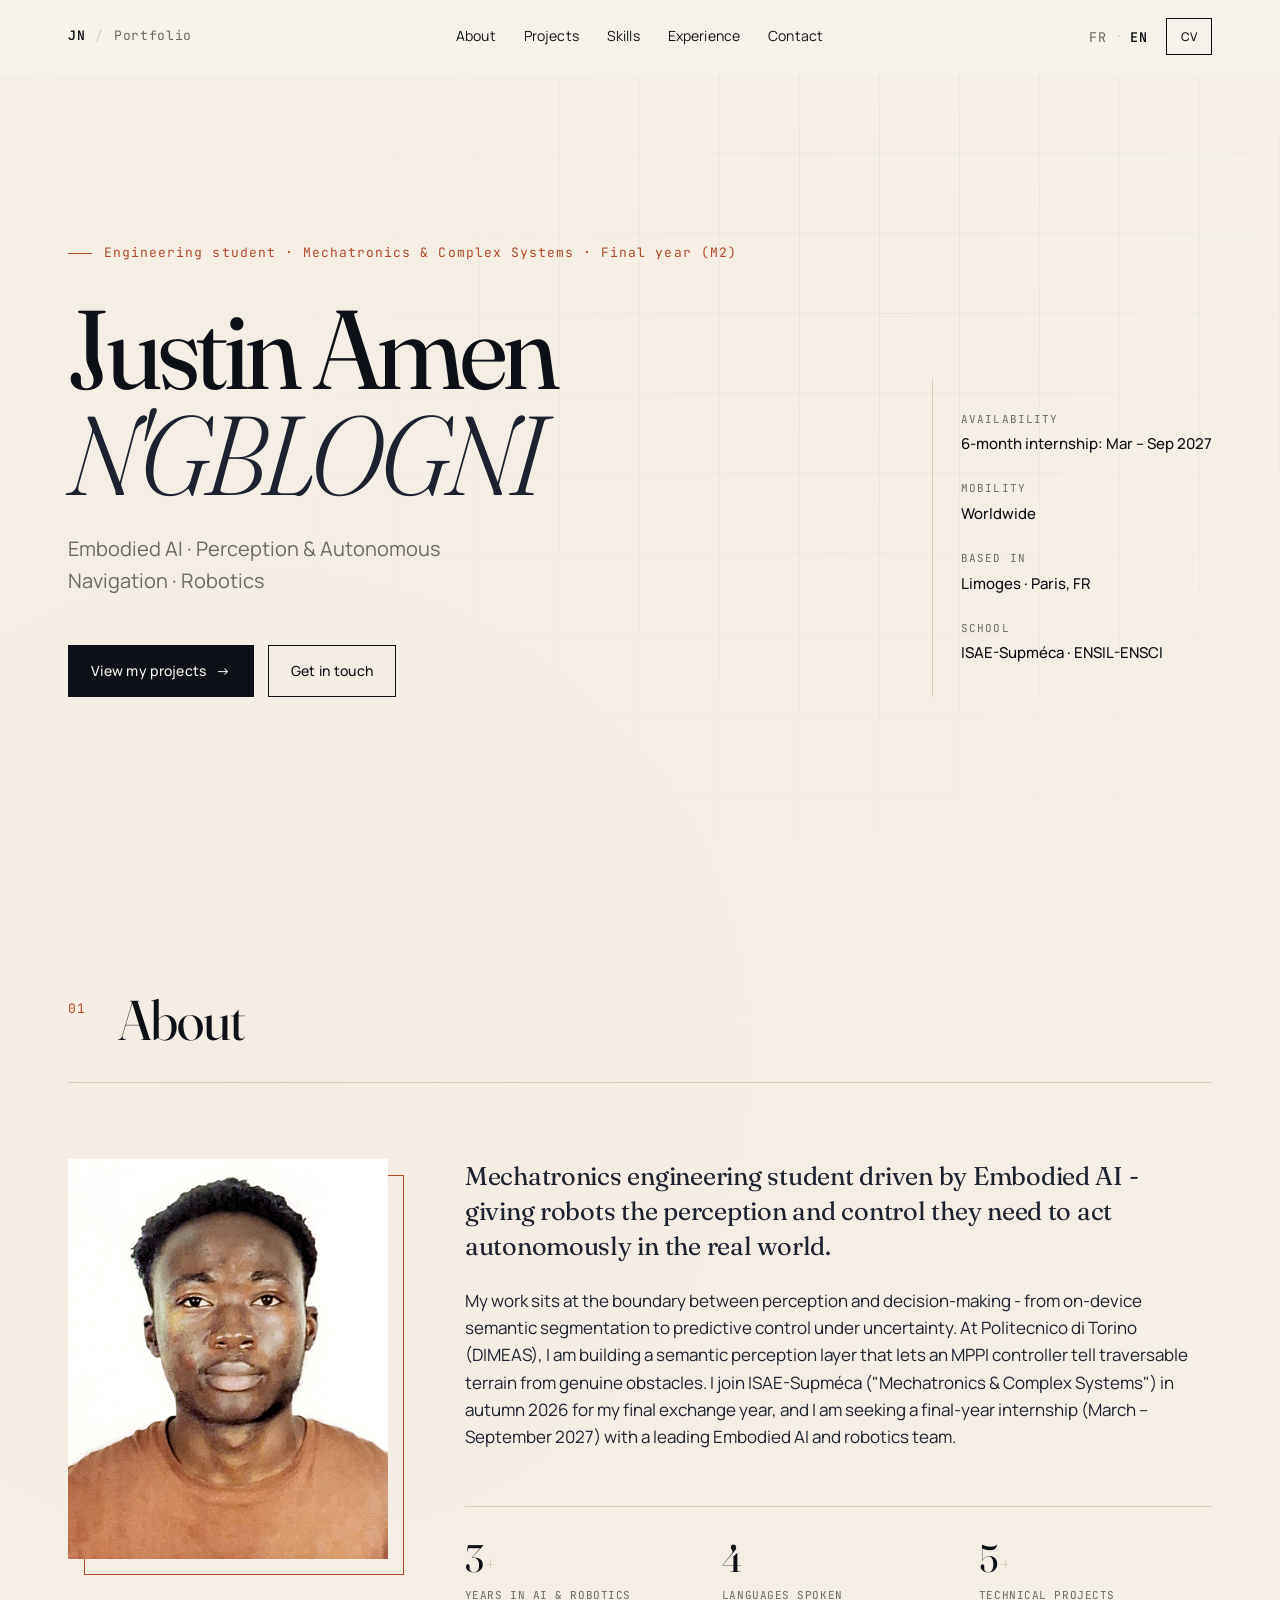
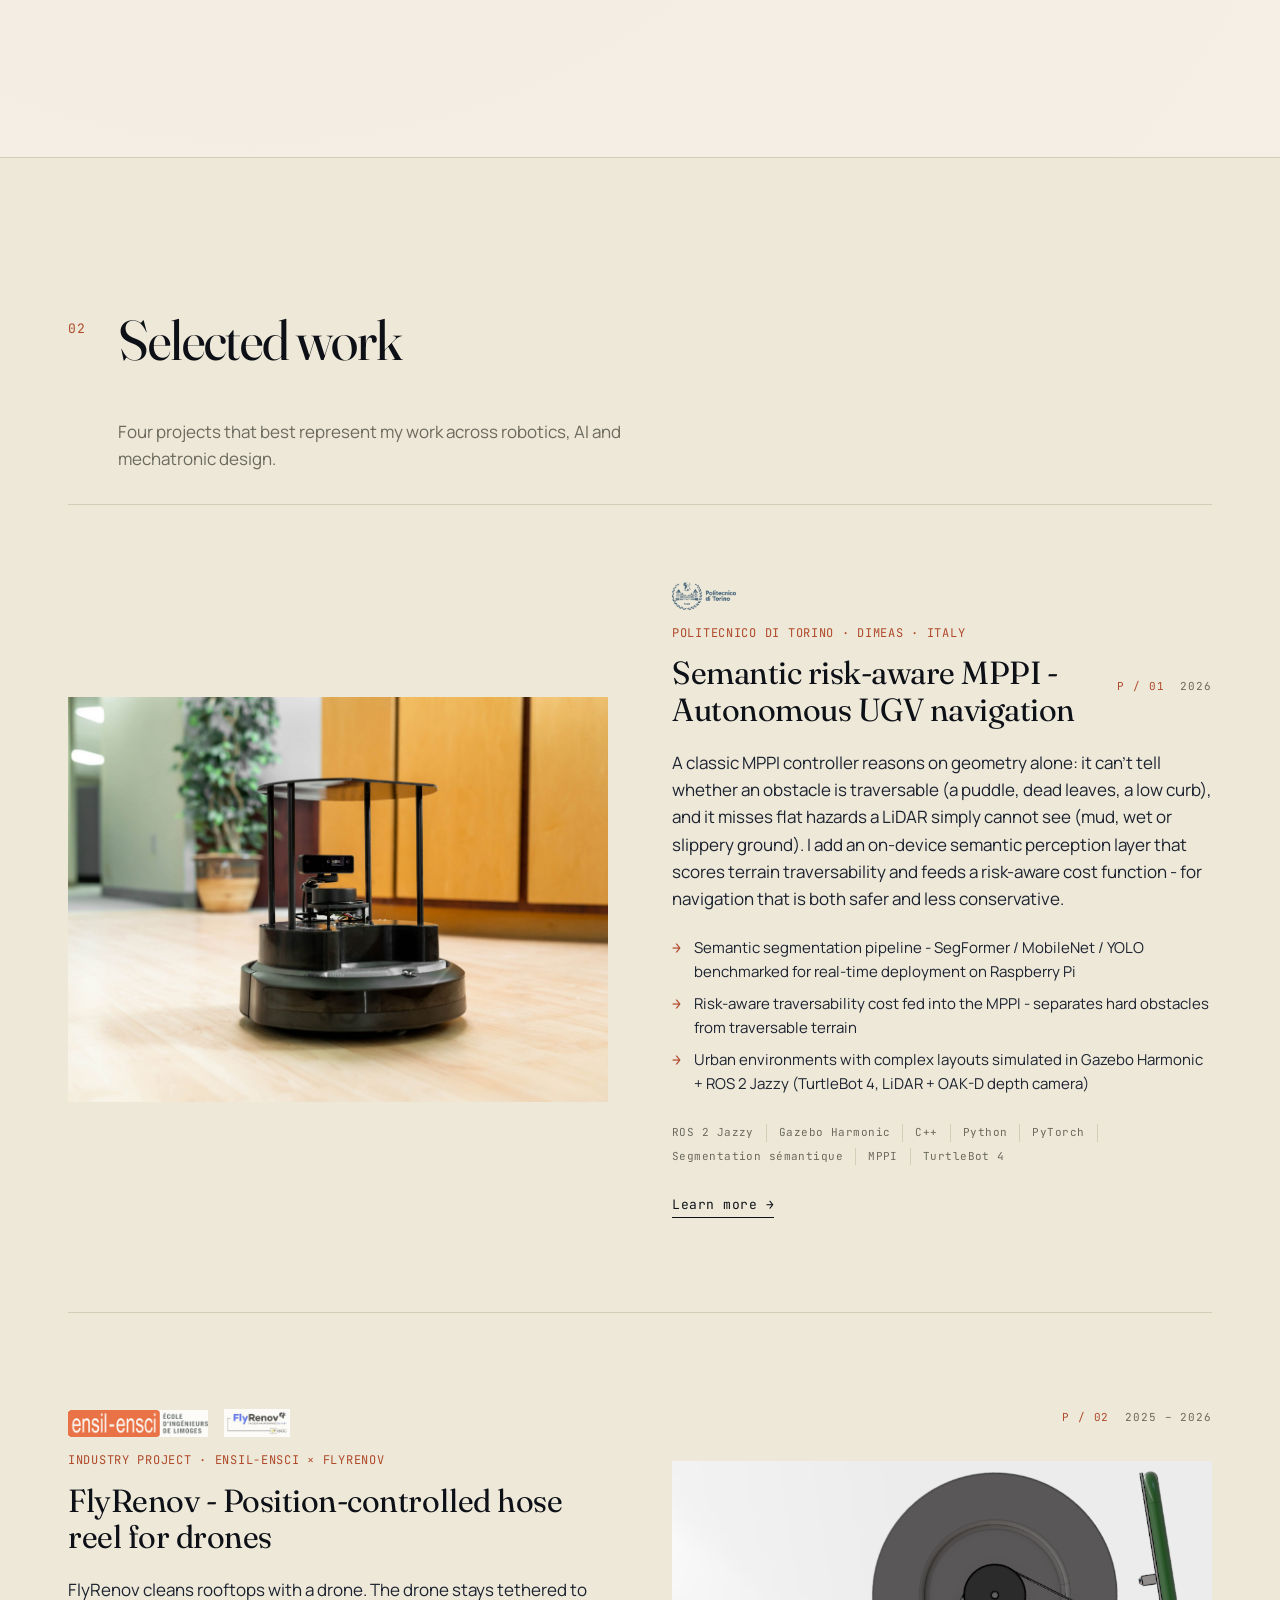
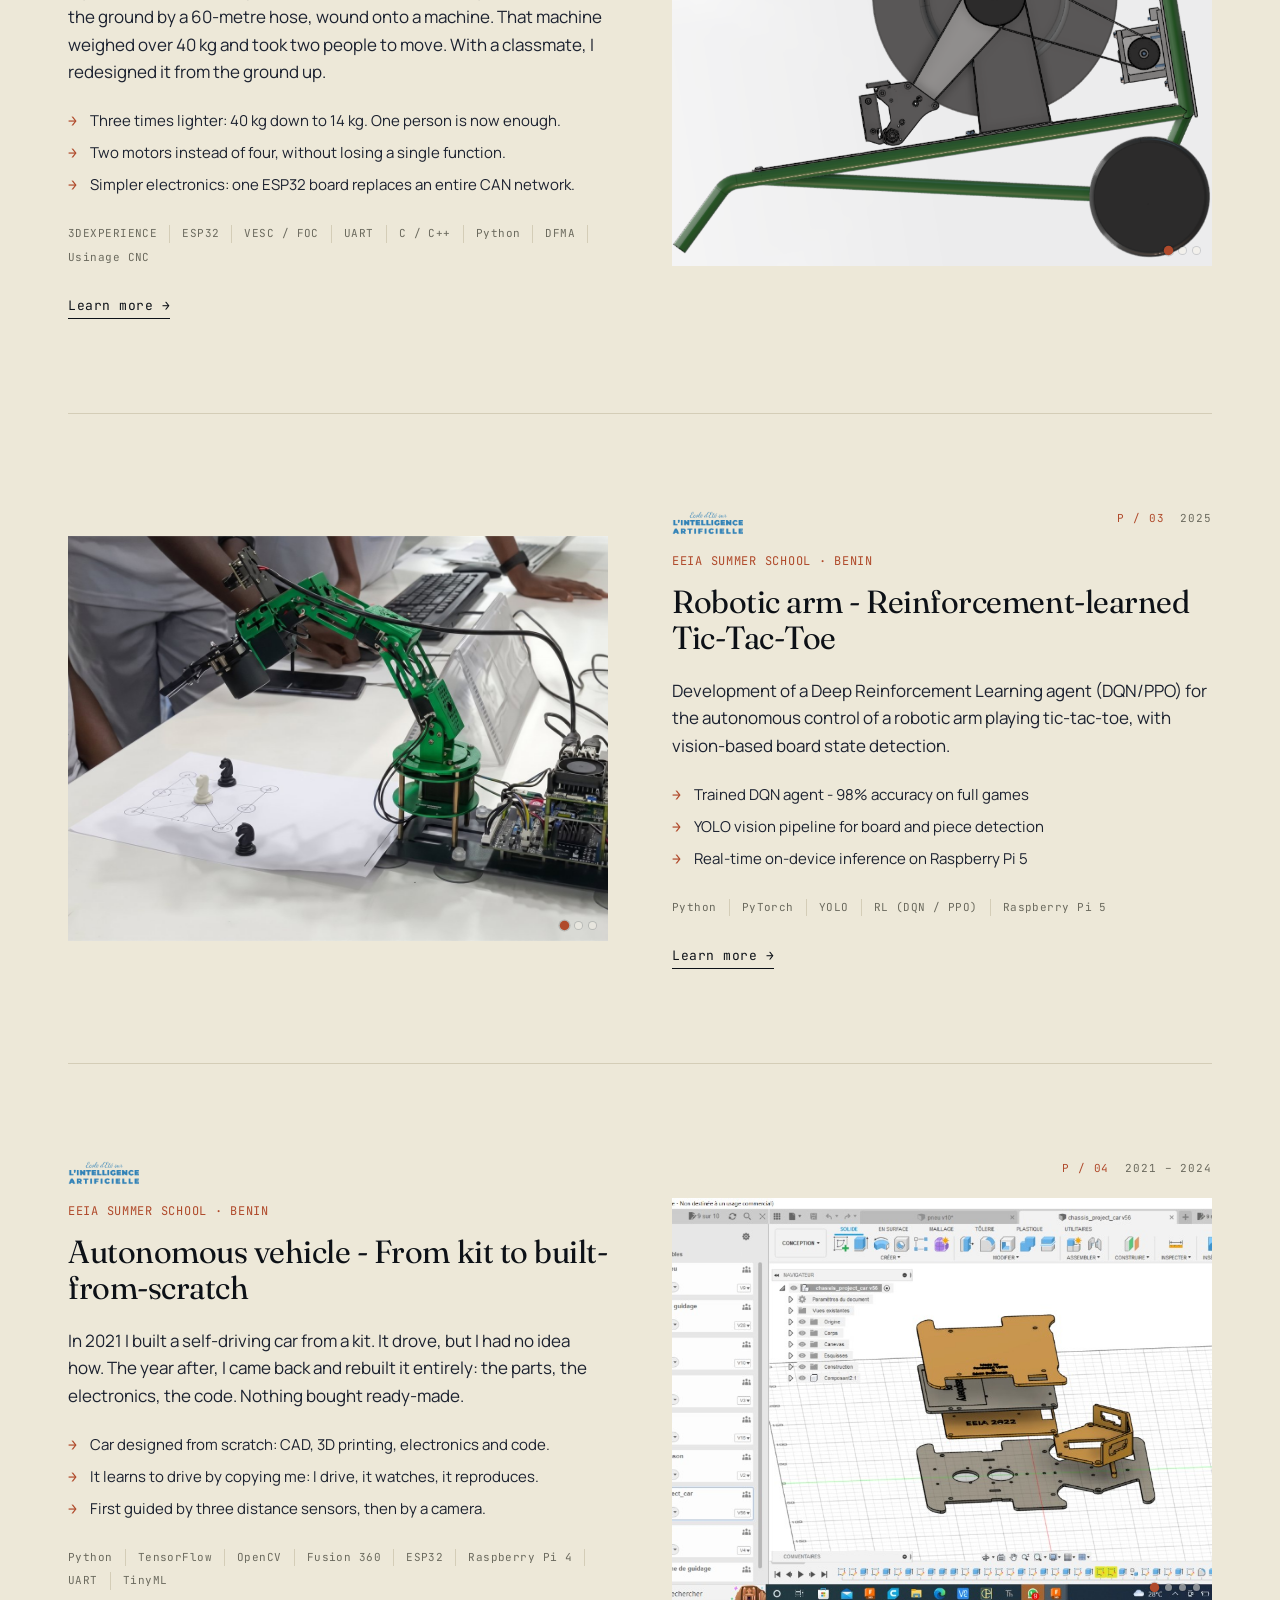
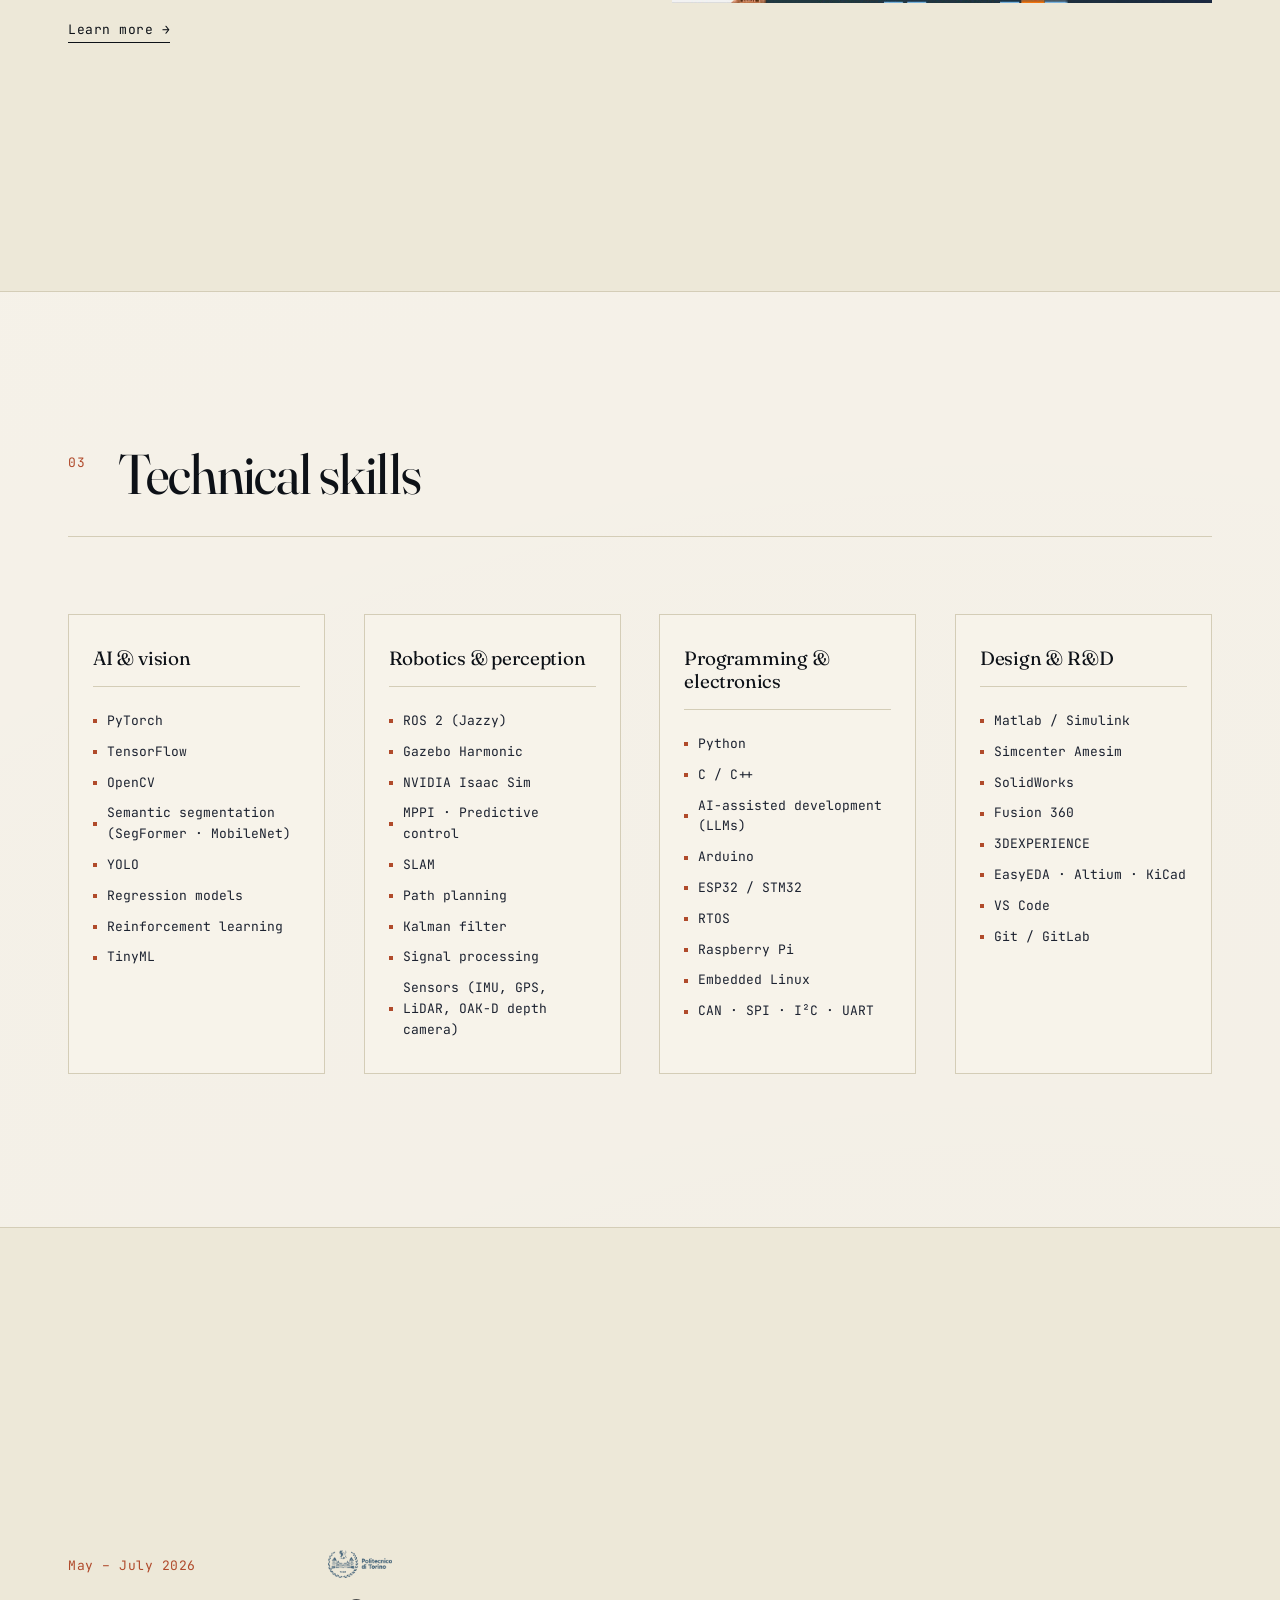
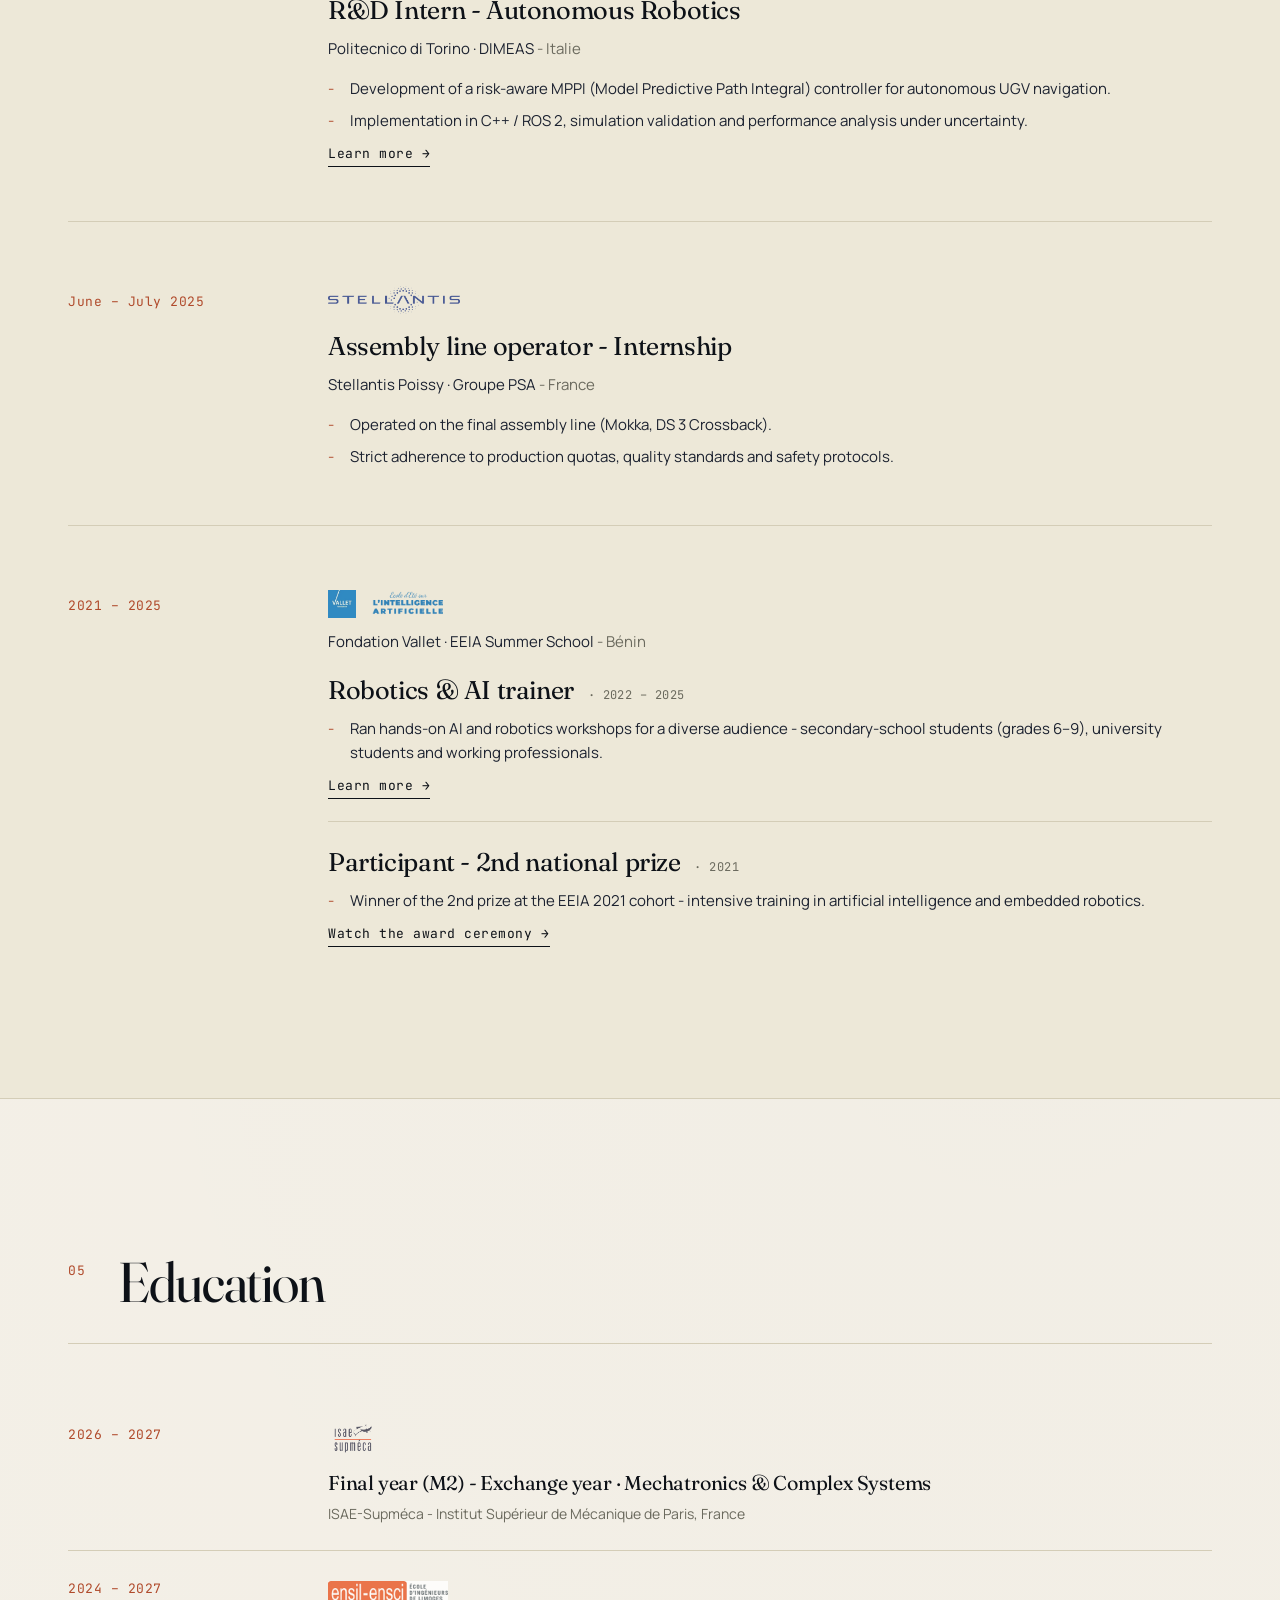
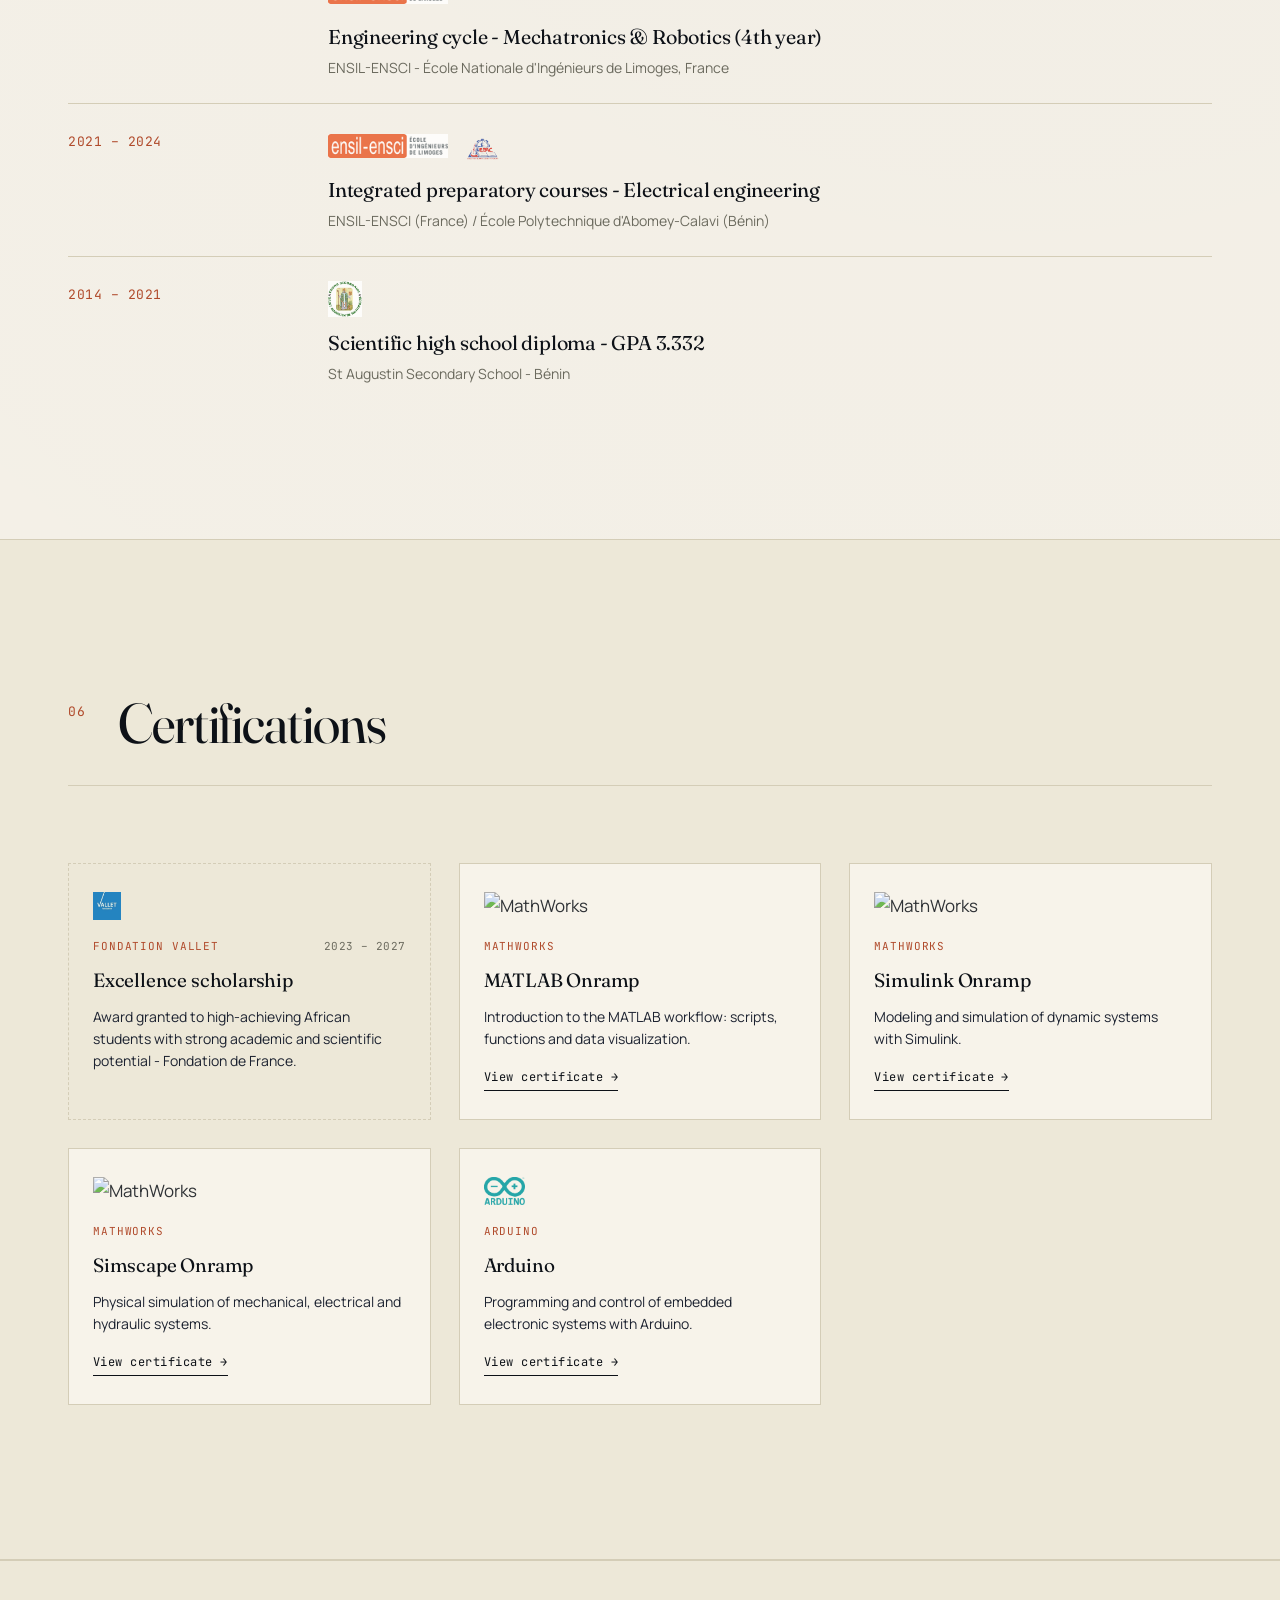
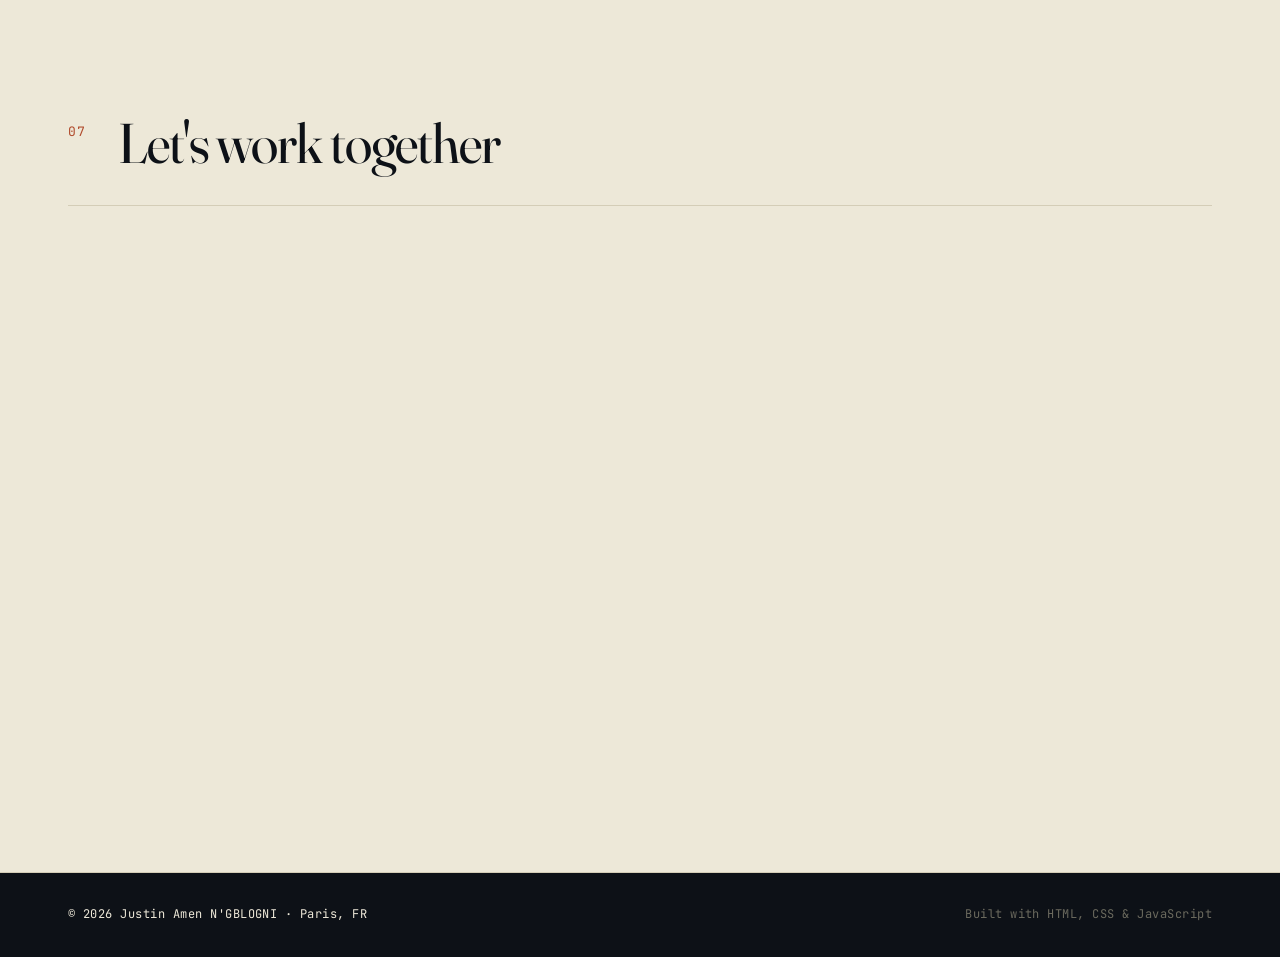
==== index.html @ 02d7b984 "Refactor titles and descriptions across HTML files to replace "—" with "-" for consistency; update p" ====
<!DOCTYPE html>
<html lang="fr">
<head>
  <meta charset="UTF-8" />
  <meta name="viewport" content="width=device-width, initial-scale=1.0" />
  <title>Justin Amen N'GBLOGNI - Mechatronics & Robotics Engineer</title>

  <!-- Favicon -->
  <link rel="icon" type="image/svg+xml" href="assets/favicon/favicon.svg" />
  <link rel="icon" type="image/png" sizes="32x32" href="assets/favicon/favicon-32.png" />
  <link rel="icon" type="image/png" sizes="16x16" href="assets/favicon/favicon-16.png" />
  <link rel="apple-touch-icon" sizes="180x180" href="assets/favicon/apple-touch-icon.png" />
  <link rel="shortcut icon" href="assets/favicon/favicon.ico" />
  <meta name="theme-color" content="#0d1117" />

  <meta name="description" content="Portfolio of Justin Amen N'GBLOGNI - mechatronics engineering student working in Embodied AI: semantic perception, autonomous navigation (risk-aware MPPI, ROS 2) and embedded robotics." />
  <meta name="author" content="Justin Amen N'GBLOGNI" />
  <meta name="keywords" content="Embodied AI, robotics, autonomous navigation, MPPI, model predictive control, ROS 2, semantic segmentation, perception, reinforcement learning, embedded AI, edge deployment, SLAM, mechatronics, robotics internship" />

  <!-- Open Graph -->
  <meta property="og:title" content="Justin Amen N'GBLOGNI - Embodied AI & Robotics" />
  <meta property="og:description" content="Mechatronics engineer working in Embodied AI - semantic perception, risk-aware MPPI navigation and embedded robotics. Seeking a 2027 final-year internship." />
  <meta property="og:image" content="assets/images/profile.jpg" />
  <meta name="twitter:card" content="summary_large_image" />
  <meta property="og:type" content="website" />

  <!-- Fonts -->
  <link rel="preconnect" href="https://fonts.googleapis.com" />
  <link rel="preconnect" href="https://fonts.gstatic.com" crossorigin />
  <link href="https://fonts.googleapis.com/css2?family=Fraunces:opsz,wght@9..144,300;9..144,400;9..144,500;9..144,600;9..144,700&family=Manrope:wght@300;400;500;600;700&family=JetBrains+Mono:wght@400;500&display=swap" rel="stylesheet" />

  <link rel="stylesheet" href="assets/css/style.css" />
</head>
<body>

  <!-- ============== NAV ============== -->
  <header class="nav" id="nav">
    <div class="nav__inner container">
      <a href="#top" class="nav__logo" aria-label="Home">
        <span class="nav__logo-mark">JN</span>
        <span class="nav__logo-sep">/</span>
        <span class="nav__logo-text" data-i18n="nav.logo_tag">Portfolio</span>
      </a>

      <nav class="nav__links" aria-label="Primary">
        <a href="#about" data-i18n="nav.about">À propos</a>
        <a href="#projects" data-i18n="nav.projects">Projets</a>
        <a href="#skills" data-i18n="nav.skills">Compétences</a>
        <a href="#experience" data-i18n="nav.experience">Expérience</a>
        <a href="#contact" data-i18n="nav.contact">Contact</a>
      </nav>

      <div class="nav__actions">
        <div class="lang-switch" role="group" aria-label="Language">
          <button type="button" data-lang-switch="fr" class="lang-switch__btn is-active">FR</button>
          <span class="lang-switch__divider" aria-hidden="true">·</span>
          <button type="button" data-lang-switch="en" class="lang-switch__btn">EN</button>
        </div>
        <a href="assets/docs/Cv%20Justin%20fr.pdf" id="cv-link" class="btn btn--ghost btn--small" target="_blank" rel="noopener" download data-i18n="nav.cv">CV</a>
        <button class="nav__toggle" aria-label="Open menu" aria-expanded="false">
          <span></span><span></span><span></span>
        </button>
      </div>
    </div>
  </header>

  <main id="top">

    <!-- ============== HERO ============== -->
    <section class="hero">
      <div class="container">
        <div class="hero__grid">
          <div class="hero__main">
            <p class="hero__tag" data-i18n="hero.tag">Élève-ingénieur · Mécatronique & systèmes complexes · M2 / 5ᵉ année</p>
            <h1 class="hero__name">
              <span>Justin Amen</span>
              <span class="hero__name-line2">N'GBLOGNI</span>
            </h1>
            <p class="hero__subtitle" data-i18n="hero.subtitle">Embodied AI · Perception & navigation autonome · Robotique</p>

            <div class="hero__cta">
              <a href="#projects" class="btn btn--primary">
                <span data-i18n="hero.cta_projects">Voir mes projets</span>
                <span class="btn__arrow" aria-hidden="true">→</span>
              </a>
              <a href="#contact" class="btn btn--ghost" data-i18n="hero.cta_contact">Me contacter</a>
            </div>
          </div>

          <aside class="hero__meta">
            <div class="meta-item">
              <span class="meta-item__label" data-i18n="hero.meta_status_label">Disponibilité</span>
              <span class="meta-item__value" data-i18n="hero.meta_status_value">Stage de 6 mois : Mars – Sep 2027</span>
            </div>
            <div class="meta-item">
              <span class="meta-item__label" data-i18n="hero.meta_mobility_label">Mobilité</span>
              <span class="meta-item__value" data-i18n="hero.meta_mobility_value">Internationale</span>
            </div>
            <div class="meta-item">
              <span class="meta-item__label" data-i18n="hero.meta_location_label">Basé à</span>
              <span class="meta-item__value">Limoges · Paris, FR</span>
            </div>
            <div class="meta-item">
              <span class="meta-item__label" data-i18n="hero.meta_school_label">École</span>
              <span class="meta-item__value">ISAE-Supméca · ENSIL-ENSCI</span>
            </div>
          </aside>
        </div>
      </div>
    </section>

    <!-- ============== ABOUT ============== -->
    <section class="section" id="about">
      <div class="container">
        <header class="section__head">
          <span class="section__num">01</span>
          <h2 class="section__title" data-i18n="about.heading">À propos</h2>
        </header>

        <div class="about__grid">
          <div class="about__portrait">
            <img src="assets/images/profile.jpg" alt="Justin Amen N'GBLOGNI" loading="lazy" />
            <div class="about__portrait-frame" aria-hidden="true"></div>
          </div>

          <div class="about__body">
            <p class="about__lead" data-i18n="about.lead">Élève-ingénieur en mécatronique passionné par l'Embodied AI : donner à des robots la perception et le contrôle nécessaires pour agir de façon autonome dans le monde réel.</p>
            <p data-i18n="about.body">Mon travail se situe à la frontière entre la perception et la décision - de la segmentation sémantique embarquée jusqu'au contrôle prédictif sous incertitude. Actuellement au Politecnico di Torino (DIMEAS), je développe une couche de perception sémantique qui permet à un contrôleur MPPI de distinguer ce qui est franchissable de ce qui ne l'est pas. Je rejoins l'ISAE-Supméca ( Mécatronique & systèmes complexes ) à la rentrée 2026 pour mon année d'échange de fin d'études, et je recherche un stage de fin d'études (mars – septembre 2027) au sein d'une équipe de pointe en Embodied AI et robotique.</p>

            <div class="stats">
              <div class="stat">
                <span class="stat__value">3<span class="stat__unit">+</span></span>
                <span class="stat__label" data-i18n="about.stat2">Ans en IA & robotique</span>
              </div>
              <div class="stat">
                <span class="stat__value">4</span>
                <span class="stat__label" data-i18n="about.stat3">Langues parlées</span>
              </div>
              <div class="stat">
                <span class="stat__value">5<span class="stat__unit">+</span></span>
                <span class="stat__label" data-i18n="about.stat4">Projets techniques</span>
              </div>
            </div>
          </div>
        </div>
      </div>
    </section>

    <!-- ============== PROJECTS ============== -->
    <section class="section section--alt" id="projects">
      <div class="container">
        <header class="section__head">
          <span class="section__num">02</span>
          <h2 class="section__title" data-i18n="projects.heading">Projets sélectionnés</h2>
          <p class="section__sub" data-i18n="projects.sub">Quatre projets représentatifs de mon travail en robotique, IA et conception mécatronique.</p>
        </header>

        <!-- Project 1: Polito MPPI -->
        <article class="project">
          <div class="project__meta">
            <span class="project__num">P / 01</span>
            <span class="project__year">2026</span>
          </div>
          <div class="project__media">
            <img src="assets/images/projects/MPPI/TurtleBot4_web-9-scaled.jpg" alt="Visualisation MPPI - trajectoires et zones de risque" loading="lazy" />
          
          </div>
          <div class="project__body">
            <img class="project__org-logo" src="assets/images/logos/polito.png" alt="Politecnico di Torino" />
            <p class="project__context" data-i18n="projects.polito.context">Politecnico di Torino · DIMEAS · Italie</p>
            <h3 class="project__title" data-i18n="projects.polito.title">MPPI sémantique & risk-aware - Navigation autonome d'un UGV</h3>
            <p class="project__desc" data-i18n="projects.polito.desc">Un contrôleur MPPI classique raisonne sur la seule géométrie : il ignore si un obstacle est franchissable (flaque, feuilles mortes, bordure basse), et il ne voit pas les dangers plats que le LiDAR ne détecte pas (boue, sol mouillé ou glissant). J'ajoute une couche de perception sémantique embarquée qui évalue la traversabilité du terrain et alimente une fonction de coût risk-aware - pour une navigation à la fois plus sûre et moins conservatrice.</p>
            <ul class="project__results">
              <li data-i18n="projects.polito.r1">Pipeline de segmentation sémantique - benchmark SegFormer / MobileNet / YOLO pour le déploiement temps réel sur Raspberry Pi</li>
              <li data-i18n="projects.polito.r2">Coût de traversabilité risk-aware injecté dans le MPPI - distingue obstacle infranchissable et terrain franchissable</li>
              <li data-i18n="projects.polito.r3">Environnements urbains aux configurations complexes simulés sous Gazebo Harmonic + ROS 2 Jazzy (TurtleBot 4, LiDAR + caméra de profondeur OAK-D)</li>
            </ul>
            <ul class="project__stack">
              <li>ROS 2 Jazzy</li><li>Gazebo Harmonic</li><li>C++</li><li>Python</li><li>PyTorch</li><li>Segmentation sémantique</li><li>MPPI</li><li>TurtleBot 4</li>
            </ul>
            <div class="project__links">
              <a href="assets/projects/mppi.html" class="link-arrow" data-i18n="projects.cta_details">En savoir plus →</a>

              <!-- ANCRAGE GITHUB - MPPI
                   À ACTIVER à la fin du stage, quand le dépôt sera rendu public.
                   1. Supprime la ligne d'ouverture de ce commentaire et la ligne de fermeture en dessous.
                   2. Remplace NOM_DU_REPO par le nom réel du dépôt.

              <a href="https://github.com/Justinamenngblogni/NOM_DU_REPO" class="link-arrow" target="_blank" rel="noopener" data-i18n="projects.cta_github">Code GitHub →</a>
              -->
            </div>
          </div>
        </article>

        <!-- Project 2: Flyrenov -->
        <article class="project project--reversed">
          <div class="project__meta">
            <span class="project__num">P / 02</span>
            <span class="project__year">2025 – 2026</span>
          </div>
          <div class="project__media">
            <img src="assets/images/projects/Flyrenov/flyrenov.png" alt="FlyRenov - modélisation CAO de l'enrouleur V2" loading="lazy" />
            <img src="assets/images/projects/Flyrenov/flyrenov2.jpg" alt="FlyRenov - prototype physique, tambour et transmission sur le diable" loading="lazy" />
            <img src="assets/images/projects/Flyrenov/flyrenov3.jpg" alt="FlyRenov - intégration de l'électronique de puissance et de commande" loading="lazy" />
          </div>
          <div class="project__body">
            <div class="project__org-logos">
              <img class="project__org-logo" src="assets/images/logos/ensil-ensci.png" alt="ENSIL-ENSCI" />
              <img class="project__org-logo" src="assets/images/logos/FlyRenovLogo.jpg" alt="Flyrenov" />
            </div>
            <p class="project__context" data-i18n="projects.flyrenov.context">Projet industriel · ENSIL-ENSCI × FlyRenov</p>
            <h3 class="project__title" data-i18n="projects.flyrenov.title">FlyRenov - Enrouleur de tuyau asservi pour drone</h3>
            <p class="project__desc" data-i18n="projects.flyrenov.desc">L'entreprise FlyRenov nettoie les toitures avec un drone. Le drone reste relié au sol par un tuyau de 60 mètres, enroulé sur une machine. Cette machine pesait plus de 40 kg et il fallait être deux pour la déplacer. Avec un camarade, nous l'avons reconçue entièrement.</p>
            <ul class="project__results">
              <li data-i18n="projects.flyrenov.r1">Trois fois plus légère : 40 kg à 14 kg. Une seule personne suffit.</li>
              <li data-i18n="projects.flyrenov.r2">Deux moteurs au lieu de quatre, sans perdre aucune fonction.</li>
              <li data-i18n="projects.flyrenov.r3">Électronique simplifiée : une carte ESP32 remplace tout un réseau CAN.</li>
            </ul>
            <ul class="project__stack">
              <li>3DEXPERIENCE</li><li>ESP32</li><li>VESC / FOC</li><li>UART</li><li>C / C++</li><li>Python</li><li>DFMA</li><li>Usinage CNC</li>
            </ul>
            <div class="project__links">
              <a href="assets/projects/flyrenov.html" class="link-arrow" data-i18n="projects.cta_details">En savoir plus →</a>
            </div>
          </div>
        </article>

        <!-- Project 3: Robotic Arm -->
        <article class="project">
          <div class="project__meta">
            <span class="project__num">P / 03</span>
            <span class="project__year">2025</span>
          </div>
          <div class="project__media">
            <img src="assets/images/projects/robotic-arm/robotic-arm.jpg" alt="Bras robotique jouant au Tic-Tac-Toe" loading="lazy" />
            <img src="assets/images/projects/robotic-arm/robotic-arm_visuel.png" alt="Bras robotique - rendu technique" loading="lazy" />
            <img src="assets/images/projects/robotic-arm/robotic_arm.jpg" alt="Bras robotique - démonstration en atelier" loading="lazy" />
          </div>
          <div class="project__body">
            <img class="project__org-logo" src="assets/images/logos/eeia.png" alt="EEIA Summer School - Fondation Vallet" />
            <p class="project__context" data-i18n="projects.robotic_arm.context">EEIA Summer School · Bénin</p>
            <h3 class="project__title" data-i18n="projects.robotic_arm.title">Bras robotique - Tic-Tac-Toe par renforcement</h3>
            <p class="project__desc" data-i18n="projects.robotic_arm.desc">Développement d'un agent de Deep Reinforcement Learning (DQN/PPO) pour le contrôle autonome d'un bras robotique jouant au tic-tac-toe, avec détection visuelle de l'état du plateau.</p>
            <ul class="project__results">
              <li data-i18n="projects.robotic_arm.r1">Agent DQN entraîné - précision 98% sur partie complète</li>
              <li data-i18n="projects.robotic_arm.r2">Pipeline vision YOLO pour la détection du plateau et des pièces</li>
              <li data-i18n="projects.robotic_arm.r3">Inférence temps réel embarquée sur Raspberry Pi 5</li>
            </ul>
            <ul class="project__stack">
              <li>Python</li><li>PyTorch</li><li>YOLO</li><li>RL (DQN / PPO)</li><li>Raspberry Pi 5</li>
            </ul>
            <div class="project__links">
              <a href="assets/projects/robotic-arm.html" class="link-arrow" data-i18n="projects.cta_details">En savoir plus →</a>
            </div>
          </div>
        </article>

        <!-- Project 4: Autonomous Vehicle -->
        <article class="project project--reversed">
          <div class="project__meta">
            <span class="project__num">P / 04</span>
            <span class="project__year">2021 – 2024</span>
          </div>
          <div class="project__media">
            <img src="assets/images/projects/autonomous_car/autonomous-vehicle.jpg" alt="Modélisation CAO du châssis sous Fusion 360" loading="lazy" />
            <img src="assets/images/projects/autonomous_car/autonomous-vehicle-chassis.jpg" alt="Châssis du véhicule imprimé en 3D - Fondation Vallet · Bénin Excellence" loading="lazy" />
            <img src="assets/images/projects/autonomous_car/IMG-20220811-WA0034.jpg" alt="Véhicule autonome dans le circuit en labyrinthe" loading="lazy" />
            <img src="assets/images/projects/autonomous_car/06.jpg" alt="Architecture Deep Learning - pipeline caméra → Raspberry Pi → commande" loading="lazy" />
          </div>
          <div class="project__body">
            <img class="project__org-logo" src="assets/images/logos/eeia.png" alt="EEIA Summer School - Fondation Vallet" />
            <p class="project__context" data-i18n="projects.av.context">EEIA Summer School · Bénin</p>
            <h3 class="project__title" data-i18n="projects.av.title">Véhicule autonome - Du kit à la conception de zéro</h3>
            <p class="project__desc" data-i18n="projects.av.desc">En 2021, j'ai monté une voiture autonome à partir d'un kit. Elle roulait, mais je ne comprenais pas comment. L'année suivante, je suis revenu la reconstruire entièrement : les pièces, l'électronique, le code. Rien acheté tout fait.</p>
            <ul class="project__results">
              <li data-i18n="projects.av.r1">Voiture conçue de zéro : CAO, impression 3D, électronique et code.</li>
              <li data-i18n="projects.av.r2">Elle apprend à conduire en m'imitant : je pilote, elle observe, elle reproduit.</li>
              <li data-i18n="projects.av.r3">D'abord guidée par trois capteurs de distance, puis par une caméra.</li>
            </ul>
            <ul class="project__stack">
              <li>Python</li><li>TensorFlow</li><li>OpenCV</li><li>Fusion 360</li><li>ESP32</li><li>Raspberry Pi 4</li><li>UART</li><li>TinyML</li>
            </ul>
            <div class="project__links">
              <a href="assets/projects/autonomous-vehicle.html" class="link-arrow" data-i18n="projects.cta_details">En savoir plus →</a>
            </div>
          </div>
        </article>

      </div>
    </section>

    <!-- ============== SKILLS ============== -->
    <section class="section" id="skills">
      <div class="container">
        <header class="section__head">
          <span class="section__num">03</span>
          <h2 class="section__title" data-i18n="skills.heading">Compétences techniques</h2>
        </header>

        <div class="skills__grid">
          <div class="skill-cat">
            <h3 class="skill-cat__title" data-i18n="skills.ai_title">Intelligence artificielle & vision</h3>
            <ul class="skill-cat__list">
              <li>PyTorch</li><li>TensorFlow</li><li>OpenCV</li>
              <li data-i18n="skills.ai_segmentation">Segmentation sémantique (SegFormer · MobileNet)</li>
              <li>YOLO</li>
              <li data-i18n="skills.ai_regression">Modèles de régression</li>
              <li data-i18n="skills.ai_rl">Apprentissage par renforcement</li>
              <li>TinyML</li>
            </ul>
          </div>

          <div class="skill-cat">
            <h3 class="skill-cat__title" data-i18n="skills.robotics_title">Robotique & perception</h3>
            <ul class="skill-cat__list">
              <li>ROS 2 (Jazzy)</li>
              <li>Gazebo Harmonic</li>
              <li>NVIDIA Isaac Sim</li>
              <li data-i18n="skills.robotics_mppi">MPPI · Contrôle prédictif</li>
              <li>SLAM</li>
              <li data-i18n="skills.robotics_planning">Path Planning</li>
              <li data-i18n="skills.robotics_kalman">Filtre de Kalman</li>
              <li data-i18n="skills.robotics_signal">Traitement du signal</li>
              <li data-i18n="skills.robotics_sensors">Capteurs (IMU, GPS, LiDAR, caméra de profondeur OAK-D)</li>
            </ul>
          </div>

          <div class="skill-cat">
            <h3 class="skill-cat__title" data-i18n="skills.programming_title">Programmation & électronique</h3>
            <ul class="skill-cat__list">
              <li>Python</li><li>C / C++</li>
              <li data-i18n="skills.programming_ai">Développement assisté par IA (LLMs)</li>
              <li>Arduino</li><li>ESP32 / STM32</li>
              <li>RTOS</li><li>Raspberry Pi</li>
              <li data-i18n="skills.programming_linux">Linux embarqué</li>
              <li>CAN · SPI · I²C · UART</li>
            </ul>
          </div>

          <div class="skill-cat">
            <h3 class="skill-cat__title" data-i18n="skills.design_title">Conception & R&D</h3>
            <ul class="skill-cat__list">
              <li>Matlab / Simulink</li>
              <li>Simcenter Amesim</li>
              <li>SolidWorks</li>
              <li>Fusion 360</li>
              <li>3DEXPERIENCE</li>
              <li>EasyEDA · Altium · KiCad</li>
              <li>VS Code</li>
              <li>Git / GitLab</li>
            </ul>
          </div>
        </div>
      </div>
    </section>

    <!-- ============== EXPERIENCE ============== -->
    <section class="section section--alt" id="experience">
      <div class="container">
        <header class="section__head">
          <span class="section__num">04</span>
          <h2 class="section__title" data-i18n="experience.heading">Expérience professionnelle</h2>
        </header>

       <ol class="timeline">
          <li class="timeline__item">
            <div class="timeline__date">
              <span data-i18n="experience.polito.dates">Mai – Juillet 2026</span>
            </div>
            <div class="timeline__body">
              <img class="timeline__org-logo" src="assets/images/logos/polito.png" alt="Politecnico di Torino" />
              <h3 class="timeline__role" data-i18n="experience.polito.role">Stagiaire R&D - Robotique autonome</h3>
              <p class="timeline__company">Politecnico di Torino · DIMEAS<span class="timeline__loc"> - Italie</span></p>
              <ul class="timeline__points">
                <li data-i18n="experience.polito.p1">Développement d'un contrôleur risk-aware MPPI (Model Predictive Path Integral) pour la navigation autonome d'un UGV.</li>
                <li data-i18n="experience.polito.p2">Implémentation en C++ / ROS 2, validation en simulation et étude des performances sous incertitude.</li>
              </ul>
              <p class="timeline__link">
                <a href="assets/projects/mppi.html" class="link-arrow" data-i18n="projects.cta_details">En savoir plus →</a>
              </p>
            </div>
          </li>

          <li class="timeline__item">
            <div class="timeline__date">
              <span data-i18n="experience.stellantis.dates">Juin – Juillet 2025</span>
            </div>
            <div class="timeline__body">
              <img class="timeline__org-logo" src="assets/images/logos/stellantis.png" alt="Stellantis" />
              <h3 class="timeline__role" data-i18n="experience.stellantis.role">Opérateur ligne d'assemblage - Stage</h3>
              <p class="timeline__company">Stellantis Poissy · Groupe PSA<span class="timeline__loc"> - France</span></p>
              <ul class="timeline__points">
                <li data-i18n="experience.stellantis.p1">Opérations sur la ligne d'assemblage finale (Mokka, DS 3 Crossback).</li>
                <li data-i18n="experience.stellantis.p2">Respect strict des quotas de production, des standards de qualité et des protocoles de sécurité.</li>
              </ul>
            </div>
          </li>

          <li class="timeline__item">
            <div class="timeline__date">
              <span>2021 – 2025</span>
            </div>
            <div class="timeline__body">
              <div class="timeline__org-logos">
                <img class="timeline__org-logo" src="assets/images/logos/fondation-vallet.png" alt="Fondation Vallet" />
                <img class="timeline__org-logo" src="assets/images/logos/eeia.png" alt="EEIA Summer School" />
              </div>
              <p class="timeline__company">Fondation Vallet · EEIA Summer School<span class="timeline__loc"> - Bénin</span></p>

              <div class="timeline__role-block">
                <h3 class="timeline__role">
                  <span data-i18n="experience.vallet.role">Formateur - Robotique & IA</span>
                  <span class="timeline__role-period">· 2022 – 2025</span>
                </h3>
                <ul class="timeline__points">
                  <li data-i18n="experience.vallet.p1">Animation d'ateliers pratiques d'IA et de robotique auprès d'un public de profils variés - collégiens (de la 6ᵉ à la 3ᵉ), étudiants et professionnels.</li>
                </ul>
                <p class="timeline__link">
                  <a href="assets/experience/formateur-eeia.html" class="link-arrow" data-i18n="projects.cta_details">En savoir plus →</a>
                </p>
              </div>

              <div class="timeline__role-block">
                <h3 class="timeline__role">
                  <span data-i18n="experience.vallet.participant_role">Participant - 2ᵉ prix national</span>
                  <span class="timeline__role-period">· 2021</span>
                </h3>
                <ul class="timeline__points">
                  <li data-i18n="experience.vallet.participant_p1">Lauréat du 2ᵉ prix de la cohorte EEIA 2021 - parcours intensif d'apprentissage en intelligence artificielle et robotique embarquée.</li>
                </ul>
                <p class="timeline__link">
                  <a href="https://www.youtube.com/watch?v=acyq8fxtbKU&t=4s" target="_blank" rel="noopener" class="link-arrow" data-i18n="experience.vallet.ceremony_link">Voir la cérémonie de remise →</a>
                </p>
              </div>
            </div>
          </li>
        </ol>
      </div>
    </section>

    <!-- ============== EDUCATION ============== -->
    <section class="section" id="education">
      <div class="container">
        <header class="section__head">
          <span class="section__num">05</span>
          <h2 class="section__title" data-i18n="education.heading">Formation</h2>
        </header>

        <ul class="education">
          <li class="edu-item">
            <span class="edu-item__date">2026 – 2027</span>
            <div>
              <img class="edu-item__logo" src="assets/images/logos/isae-supmeca.png" alt="ISAE-Supméca" />
              <h3 class="edu-item__degree" data-i18n="education.isae">5ᵉ année (M2) - Année d'échange · Mécatronique & systèmes complexes</h3>
              <p class="edu-item__school">ISAE-Supméca - Institut Supérieur de Mécanique de Paris, France</p>
            </div>
          </li>
          <li class="edu-item">
            <span class="edu-item__date">2024 – 2027</span>
            <div>
              <img class="edu-item__logo" src="assets/images/logos/ensil-ensci.png" alt="ENSIL-ENSCI" />
              <h3 class="edu-item__degree" data-i18n="education.engineering">Cycle ingénieur - Mécatronique & Robotique (4ᵉ année)</h3>
              <p class="edu-item__school">ENSIL-ENSCI - École Nationale d'Ingénieurs de Limoges, France</p>
            </div>
          </li>
          <li class="edu-item">
            <span class="edu-item__date">2021 – 2024</span>
            <div>
              <div class="edu-item__logos">
                <img class="edu-item__logo" src="assets/images/logos/ensil-ensci.png" alt="ENSIL-ENSCI" />
                <img class="edu-item__logo" src="assets/images/logos/epac.png" alt="École Polytechnique d'Abomey-Calavi" />
              </div>
              <h3 class="edu-item__degree" data-i18n="education.prep">Classes préparatoires intégrées - Génie électrique</h3>
              <p class="edu-item__school">ENSIL-ENSCI (France) / École Polytechnique d'Abomey-Calavi (Bénin)</p>
            </div>
          </li>
          <li class="edu-item">
            <span class="edu-item__date">2014 – 2021</span>
            <div>
              <img class="edu-item__logo" src="assets/images/logos/st-augustin.png" alt="St Augustin Secondary School" />
              <h3 class="edu-item__degree" data-i18n="education.bac">Baccalauréat scientifique - GPA 3.332</h3>
              <p class="edu-item__school">St Augustin Secondary School - Bénin</p>
            </div>
          </li>
        </ul>
      </div>
    </section>

    <!-- ============== CERTIFICATIONS ============== -->
    <section class="section section--alt" id="certifications">
      <div class="container">
        <header class="section__head">
          <span class="section__num">06</span>
          <h2 class="section__title" data-i18n="certifications.heading">Certifications</h2>
        </header>

        <div class="cert-grid">

          <!-- Bourse d'excellence - Fondation Vallet -->
          <div class="cert-card cert-card--award">
            <img class="cert-card__logo" src="assets/images/logos/fondation-vallet.png" alt="Fondation Vallet" />
            <div class="cert-card__header">
              <span class="cert-card__issuer">Fondation Vallet</span>
              <span class="cert-card__year">2023 – 2027</span>
            </div>
            <h3 class="cert-card__name" data-i18n="certifications.vallet.name">Bourse d'excellence</h3>
            <p class="cert-card__desc" data-i18n="certifications.vallet.desc">Distinction attribuée aux étudiants africains à fort potentiel académique et scientifique - Fondation de France.</p>
          </div>

          <!-- MATLAB Onramp - MathWorks -->
          <div class="cert-card">
            <img class="cert-card__logo" src="assets/images/logos/mathworks.png" alt="MathWorks" />
            <div class="cert-card__header">
              <span class="cert-card__issuer">MathWorks</span>
            </div>
            <h3 class="cert-card__name" data-i18n="certifications.matlab.name">MATLAB Onramp</h3>
            <p class="cert-card__desc" data-i18n="certifications.matlab.desc">Initiation au workflow MATLAB : scripts, fonctions et visualisation de données.</p>
            <a href="https://matlabacademy.mathworks.com/progress/share/certificate.html?id=35b75515-284f-4021-9382-84ab20b4baec&" class="cert-card__link" target="_blank" rel="noopener" data-i18n="certifications.cta">Voir le certificat →</a>
          </div>

          <!-- Simulink Onramp - MathWorks -->
          <div class="cert-card">
            <img class="cert-card__logo" src="assets/images/logos/mathworks.png" alt="MathWorks" />
            <div class="cert-card__header">
              <span class="cert-card__issuer">MathWorks</span>
            </div>
            <h3 class="cert-card__name" data-i18n="certifications.simulink.name">Simulink Onramp</h3>
            <p class="cert-card__desc" data-i18n="certifications.simulink.desc">Modélisation et simulation de systèmes dynamiques sous Simulink.</p>
            <a href="https://matlabacademy.mathworks.com/progress/share/certificate.html?id=35b75515-284f-4021-9382-84ab20b4baec&" class="cert-card__link" target="_blank" rel="noopener" data-i18n="certifications.cta">Voir le certificat →</a>
          </div>

          <!-- Reinforcement Learning Onramp - MathWorks
               MASQUÉ : certification pas encore passée. Invisible sur le site, conservée dans le code.
               POUR L'AFFICHER : supprime la ligne d'ouverture de ce commentaire ainsi que la ligne
               de fermeture située juste sous la carte, puis remplace URL_CERT_RL par le lien réel.
               (Les textes FR/EN restent en place dans main.js sous la clé certifications.rl)

          <div class="cert-card">
            <img class="cert-card__logo" src="assets/images/logos/mathworks.png" alt="MathWorks" />
            <div class="cert-card__header">
              <span class="cert-card__issuer">MathWorks</span>
            </div>
            <h3 class="cert-card__name" data-i18n="certifications.rl.name">Reinforcement Learning Onramp</h3>
            <p class="cert-card__desc" data-i18n="certifications.rl.desc">Entraînement d'agents par apprentissage par renforcement avec MATLAB & Simulink.</p>
            <a href="URL_CERT_RL" class="cert-card__link" target="_blank" rel="noopener" data-i18n="certifications.cta">Voir le certificat →</a>
          </div>
          -->

          <!-- Simscape Onramp - MathWorks -->
          <div class="cert-card">
            <img class="cert-card__logo" src="assets/images/logos/mathworks.png" alt="MathWorks" />
            <div class="cert-card__header">
              <span class="cert-card__issuer">MathWorks</span>
            </div>
            <h3 class="cert-card__name" data-i18n="certifications.simscape.name">Simscape Onramp</h3>
            <p class="cert-card__desc" data-i18n="certifications.simscape.desc">Simulation physique de systèmes mécaniques, électriques et hydrauliques.</p>
            <a href="https://matlabacademy.mathworks.com/progress/share/certificate.html?id=f8b92888-b283-425b-be5d-2878f498232b&" class="cert-card__link" target="_blank" rel="noopener" data-i18n="certifications.cta">Voir le certificat →</a>
          </div>

          <!-- Arduino -->
          <div class="cert-card">
            <img class="cert-card__logo" src="assets/images/logos/arduino.png" alt="Arduino" />
            <div class="cert-card__header">
              <span class="cert-card__issuer">Arduino</span>
            </div>
            <h3 class="cert-card__name" data-i18n="certifications.arduino.name">Arduino</h3>
            <p class="cert-card__desc" data-i18n="certifications.arduino.desc">Programmation et contrôle de systèmes embarqués avec Arduino.</p>
            <a href="https://certifications-assets-cf.arduino.cc/certificates/5e91e55b-75c1-4432-bbe3-33caacaed01d.pdf" class="cert-card__link" target="_blank" rel="noopener" data-i18n="certifications.cta">Voir le certificat →</a>
          </div>

        </div>
      </div>
    </section>

    <!-- ============== CONTACT ============== -->
    <section class="section section--alt section--contact" id="contact">
      <div class="container">
        <header class="section__head">
          <span class="section__num">07</span>
          <h2 class="section__title" data-i18n="contact.heading">Travaillons ensemble</h2>
        </header>

        <p class="contact__lead" data-i18n="contact.lead">À la recherche d'un stage de fin d'études en robotique, automatisation ou IA embarquée - disponible de mars à septembre 2027, mobilité internationale.</p>

        <div class="contact__links">
          <a href="mailto:justin.ngblogni@etu.unilim.fr" class="contact-link">
            <span class="contact-link__label">Email</span>
            <span class="contact-link__value">justin.ngblogni@etu.unilim.fr</span>
          </a>
          <a href="https://linkedin.com/in/justin-ngblogni" target="_blank" rel="noopener" class="contact-link">
            <span class="contact-link__label">LinkedIn</span>
            <span class="contact-link__value">in/justin-ngblogni</span>
          </a>
          <a href="https://github.com/Justinamenngblogni" target="_blank" rel="noopener" class="contact-link">
            <span class="contact-link__label">GitHub</span>
            <span class="contact-link__value">@Justinamenngblogni</span>
          </a>
          <a href="tel:+33627060085" class="contact-link">
            <span class="contact-link__label">Téléphone</span>
            <span class="contact-link__value">+33 6 27 06 00 85</span>
          </a>
        </div>
      </div>
    </section>

  </main>

  <!-- ============== FOOTER ============== -->
  <footer class="footer">
    <div class="container footer__inner">
      <p class="footer__sig">© <span id="year">2026</span> Justin Amen N'GBLOGNI · Paris, FR</p>
      <p class="footer__build" data-i18n="footer.build">Construit avec HTML, CSS & JavaScript</p>
    </div>
  </footer>

  <script src="assets/js/main.js" defer></script>
</body>
</html>
---- assets/css/style.css ----
/* ============================================================
   PORTFOLIO - Justin Amen N'GBLOGNI
   Style: editorial corporate / sober refined
   ============================================================ */

/* ---------- TOKENS ---------- */
:root {
  /* Palette */
  --ink:        #0d1117;
  --ink-2:      #1c2230;
  --paper:      #f7f3ea;
  --paper-2:    #ede8d8;
  --paper-3:    #e3dcc7;
  --muted:      #6b6a5e;
  --line:       #d4cdb7;
  --line-soft:  rgba(13, 17, 23, 0.08);
  --accent:     #b04a2b;
  --accent-2:   #8a3920;

  /* Typography */
  --font-display: "Fraunces", "Times New Roman", serif;
  --font-body:    "Manrope", -apple-system, BlinkMacSystemFont, sans-serif;
  --font-mono:    "JetBrains Mono", ui-monospace, monospace;

  /* Layout */
  --max-w: 1240px;
  --gutter: clamp(20px, 4vw, 48px);
  --section-py: clamp(80px, 12vw, 160px);

  /* Motion */
  --ease: cubic-bezier(0.2, 0.7, 0.2, 1);
  --t-fast: 180ms;
  --t-mid:  320ms;
}

/* ---------- RESET ---------- */
*, *::before, *::after { box-sizing: border-box; }
html { scroll-behavior: smooth; -webkit-text-size-adjust: 100%; }
body {
  margin: 0;
  font-family: var(--font-body);
  font-size: 17px;
  line-height: 1.6;
  color: var(--ink);
  background: var(--paper);
  background-image:
    radial-gradient(circle at 20% 10%, rgba(176, 74, 43, 0.04), transparent 40%),
    radial-gradient(circle at 80% 70%, rgba(13, 17, 23, 0.025), transparent 50%);
  -webkit-font-smoothing: antialiased;
  text-rendering: optimizeLegibility;
}
img { max-width: 100%; height: auto; display: block; }
a { color: inherit; text-decoration: none; }
button { font-family: inherit; cursor: pointer; }
ul, ol { margin: 0; padding: 0; list-style: none; }
h1, h2, h3, h4, p { margin: 0; }

/* ---------- LAYOUT ---------- */
.container {
  width: 100%;
  max-width: var(--max-w);
  margin: 0 auto;
  padding: 0 var(--gutter);
}

.section {
  padding-block: var(--section-py);
  position: relative;
}
.section--alt {
  background: var(--paper-2);
  border-top: 1px solid var(--line);
  border-bottom: 1px solid var(--line);
}

.section__head {
  margin-bottom: clamp(48px, 6vw, 88px);
  display: grid;
  grid-template-columns: auto 1fr;
  gap: 32px;
  align-items: end;
  border-bottom: 1px solid var(--line);
  padding-bottom: 32px;
}
.section__num {
  font-family: var(--font-mono);
  font-size: 13px;
  color: var(--accent);
  letter-spacing: 0.08em;
  align-self: start;
  padding-top: 8px;
}
.section__title {
  font-family: var(--font-display);
  font-weight: 400;
  font-size: clamp(2rem, 5vw, 3.5rem);
  line-height: 1.05;
  letter-spacing: -0.02em;
  font-variation-settings: "opsz" 144;
}
.section__sub {
  grid-column: 2;
  color: var(--muted);
  max-width: 60ch;
  margin-top: 16px;
  font-size: 17px;
}

/* ---------- NAV ---------- */
.nav {
  position: sticky;
  top: 0;
  z-index: 100;
  background: rgba(247, 243, 234, 0.85);
  backdrop-filter: saturate(140%) blur(12px);
  -webkit-backdrop-filter: saturate(140%) blur(12px);
  border-bottom: 1px solid transparent;
  transition: border-color var(--t-mid), background var(--t-mid);
}
.nav.is-scrolled { border-bottom-color: var(--line); }

.nav__inner {
  display: flex;
  align-items: center;
  justify-content: space-between;
  gap: 24px;
  padding-block: 18px;
}

.nav__logo {
  display: inline-flex;
  align-items: center;
  gap: 10px;
  font-family: var(--font-mono);
  font-size: 13px;
  letter-spacing: 0.05em;
}
.nav__logo-mark {
  font-weight: 600;
  color: var(--ink);
}
.nav__logo-sep { color: var(--line); }
.nav__logo-text { color: var(--muted); }

.nav__links {
  display: flex;
  gap: 28px;
  font-size: 14px;
  letter-spacing: 0.01em;
}
.nav__links a {
  position: relative;
  color: var(--ink);
  padding: 6px 0;
  transition: color var(--t-fast);
}
.nav__links a::after {
  content: "";
  position: absolute;
  left: 0; bottom: 0;
  width: 0; height: 1px;
  background: var(--accent);
  transition: width var(--t-mid) var(--ease);
}
.nav__links a:hover { color: var(--accent); }
.nav__links a:hover::after { width: 100%; }

.nav__actions {
  display: flex;
  align-items: center;
  gap: 16px;
}

.lang-switch {
  display: inline-flex;
  align-items: center;
  gap: 6px;
  font-family: var(--font-mono);
  font-size: 12px;
}
.lang-switch__btn {
  background: none;
  border: none;
  color: var(--muted);
  padding: 4px 2px;
  letter-spacing: 0.06em;
  transition: color var(--t-fast);
}
.lang-switch__btn:hover { color: var(--ink); }
.lang-switch__btn.is-active { color: var(--ink); font-weight: 600; }
.lang-switch__divider { color: var(--line); }

/* Mobile menu toggle */
.nav__toggle {
  display: none;
  background: none;
  border: none;
  padding: 8px;
  flex-direction: column;
  gap: 4px;
}
.nav__toggle span {
  display: block;
  width: 22px;
  height: 1.5px;
  background: var(--ink);
  transition: transform var(--t-mid), opacity var(--t-fast);
}

/* ---------- BUTTONS ---------- */
.btn {
  display: inline-flex;
  align-items: center;
  gap: 10px;
  padding: 14px 22px;
  font-family: var(--font-body);
  font-size: 14px;
  font-weight: 500;
  letter-spacing: 0.02em;
  border: 1px solid transparent;
  border-radius: 0;
  transition: background var(--t-fast), color var(--t-fast),
              border-color var(--t-fast), transform var(--t-fast);
}
.btn--small { padding: 8px 14px; font-size: 12px; }
.btn--primary {
  background: var(--ink);
  color: var(--paper);
  border-color: var(--ink);
}
.btn--primary:hover {
  background: var(--accent);
  border-color: var(--accent);
}
.btn--ghost {
  background: transparent;
  color: var(--ink);
  border-color: var(--ink);
}
.btn--ghost:hover {
  background: var(--ink);
  color: var(--paper);
}
.btn__arrow {
  transition: transform var(--t-mid) var(--ease);
}
.btn:hover .btn__arrow { transform: translateX(4px); }

/* ---------- HERO ---------- */
.hero {
  padding-block: clamp(80px, 14vw, 160px) clamp(80px, 12vw, 140px);
  position: relative;
  overflow: hidden;
}
.hero::before {
  content: "";
  position: absolute;
  inset: 0;
  background-image:
    linear-gradient(to right, var(--line-soft) 1px, transparent 1px),
    linear-gradient(to bottom, var(--line-soft) 1px, transparent 1px);
  background-size: 80px 80px;
  background-position: -1px -1px;
  mask-image: radial-gradient(circle at 70% 30%, black, transparent 70%);
  -webkit-mask-image: radial-gradient(circle at 70% 30%, black, transparent 70%);
  pointer-events: none;
  opacity: 0.6;
}

.hero__grid {
  display: grid;
  grid-template-columns: 1fr 280px;
  gap: clamp(40px, 6vw, 80px);
  align-items: end;
  position: relative;
}

.hero__tag {
  font-family: var(--font-mono);
  font-size: 13px;
  letter-spacing: 0.08em;
  color: var(--accent);
  margin-bottom: 32px;
  display: inline-flex;
  align-items: center;
  gap: 12px;
}
.hero__tag::before {
  content: "";
  display: inline-block;
  width: 24px;
  height: 1px;
  background: var(--accent);
}

.hero__name {
  font-family: var(--font-display);
  font-weight: 400;
  font-size: clamp(3rem, 9vw, 7rem);
  line-height: 0.95;
  letter-spacing: -0.035em;
  font-variation-settings: "opsz" 144, "SOFT" 30;
  margin-bottom: 24px;
}
.hero__name-line2 {
  display: block;
  font-style: italic;
  font-weight: 300;
  color: var(--ink-2);
}

.hero__subtitle {
  font-size: clamp(1.05rem, 1.8vw, 1.25rem);
  color: var(--muted);
  max-width: 32ch;
  margin-bottom: 48px;
}

.hero__cta {
  display: flex;
  flex-wrap: wrap;
  gap: 14px;
}

/* Hero side metadata */
.hero__meta {
  display: grid;
  gap: 24px;
  padding: 32px 0 32px 28px;
  border-left: 1px solid var(--line);
}
.meta-item {
  display: grid;
  gap: 4px;
}
.meta-item__label {
  font-family: var(--font-mono);
  font-size: 11px;
  letter-spacing: 0.1em;
  color: var(--muted);
  text-transform: uppercase;
}
.meta-item__value {
  font-size: 15px;
  font-weight: 500;
  color: var(--ink);
}

/* ---------- ABOUT ---------- */
.about__grid {
  display: grid;
  grid-template-columns: 320px 1fr;
  gap: clamp(40px, 6vw, 80px);
  align-items: start;
}
.about__portrait {
  position: relative;
  aspect-ratio: 4 / 5;
}
.about__portrait img {
  width: 100%;
  height: 100%;
  object-fit: cover;
  filter: grayscale(15%) contrast(1.02);
}
.about__portrait-frame {
  position: absolute;
  inset: 16px -16px -16px 16px;
  border: 1px solid var(--accent);
  z-index: -1;
  pointer-events: none;
}

.about__lead {
  font-family: var(--font-display);
  font-weight: 400;
  font-size: clamp(1.3rem, 2vw, 1.65rem);
  line-height: 1.35;
  letter-spacing: -0.01em;
  color: var(--ink);
  margin-bottom: 24px;
  font-variation-settings: "opsz" 36;
}
.about__body p {
  color: var(--ink-2);
}
.about__body p + p { margin-top: 16px; }

.stats {
  display: grid;
  grid-template-columns: repeat(3, 1fr);
  gap: 24px;
  margin-top: 56px;
  padding-top: 32px;
  border-top: 1px solid var(--line);
}
.stat { display: grid; gap: 4px; }
.stat__value {
  font-family: var(--font-display);
  font-size: clamp(1.8rem, 3vw, 2.4rem);
  line-height: 1;
  letter-spacing: -0.02em;
  font-variation-settings: "opsz" 144;
  color: var(--ink);
  display: inline-flex;
  align-items: baseline;
}
.stat__unit {
  font-size: 0.6em;
  color: var(--accent);
  margin-left: 2px;
}
.stat__label {
  font-family: var(--font-mono);
  font-size: 11px;
  letter-spacing: 0.05em;
  color: var(--muted);
  text-transform: uppercase;
  line-height: 1.4;
  margin-top: 6px;
}

/* ---------- PROJECTS ---------- */
.project {
  display: grid;
  grid-template-columns: 1fr 1fr;
  gap: clamp(32px, 5vw, 64px);
  align-items: center;
  padding-block: clamp(48px, 8vw, 96px);
  border-top: 1px solid var(--line);
  position: relative;
}
.project:first-of-type { border-top: none; padding-top: 0; }
.project--reversed .project__media { order: 2; }
.project--reversed .project__body  { order: 1; }

.project__meta {
  position: absolute;
  top: clamp(48px, 8vw, 96px);
  right: 0;
  display: flex;
  gap: 16px;
  font-family: var(--font-mono);
  font-size: 11px;
  letter-spacing: 0.08em;
  color: var(--muted);
}
.project--reversed .project__meta { left: auto; right: 0; }
.project__num { color: var(--accent); }

.project__media {
  aspect-ratio: 4 / 3;
  background: var(--paper-3);
  overflow: hidden;
  position: relative;
}
.project__media img {
  position: absolute;
  inset: 0;
  width: 100%;
  height: 100%;
  object-fit: cover;
  opacity: 0;
  transition: opacity 900ms var(--ease), transform 600ms var(--ease);
}
/* Sans JS (ou projet à image unique) : seule la 1re image est visible */
.project__media img:first-child { opacity: 1; }
/* Une fois le carrousel initialisé, c'est le JS qui pilote via .is-active */
.project__media.is-slideshow img { opacity: 0; }
.project__media.is-slideshow img.is-active { opacity: 1; }
.project:hover .project__media img { transform: scale(1.03); }

/* Pastilles de navigation du carrousel (injectées par main.js) */
.media-dots {
  position: absolute;
  bottom: 12px;
  right: 12px;
  display: flex;
  gap: 7px;
  z-index: 2;
}
.media-dots__dot {
  width: 7px;
  height: 7px;
  padding: 0;
  border: none;
  border-radius: 50%;
  background: rgba(247, 243, 234, 0.5);
  box-shadow: 0 0 0 1px rgba(13, 17, 23, 0.15);
  cursor: pointer;
  transition: background var(--t-fast) var(--ease), transform var(--t-fast) var(--ease);
}
.media-dots__dot:hover { background: rgba(247, 243, 234, 0.9); }
.media-dots__dot.is-active {
  background: var(--accent);
  transform: scale(1.35);
}

.project__context {
  font-family: var(--font-mono);
  font-size: 12px;
  letter-spacing: 0.06em;
  color: var(--accent);
  margin-bottom: 12px;
  text-transform: uppercase;
}
.project__title {
  font-family: var(--font-display);
  font-weight: 400;
  font-size: clamp(1.5rem, 3vw, 2rem);
  line-height: 1.15;
  letter-spacing: -0.015em;
  margin-bottom: 20px;
  font-variation-settings: "opsz" 60;
}
.project__desc {
  color: var(--ink-2);
  margin-bottom: 24px;
}

.project__results {
  display: grid;
  gap: 8px;
  margin-bottom: 28px;
  padding-left: 0;
}
.project__results li {
  position: relative;
  padding-left: 22px;
  font-size: 15px;
  color: var(--ink-2);
}
.project__results li::before {
  content: "→";
  position: absolute;
  left: 0;
  color: var(--accent);
  font-family: var(--font-mono);
}

.project__stack {
  display: flex;
  flex-wrap: wrap;
  gap: 6px 0;
  margin-bottom: 24px;
  font-family: var(--font-mono);
  font-size: 11px;
  letter-spacing: 0.04em;
  color: var(--muted);
}
.project__stack li {
  padding-right: 12px;
  margin-right: 12px;
  border-right: 1px solid var(--line);
}
.project__stack li:last-child { border-right: none; }

.project__org-logo {
  height: 28px;
  width: auto;
  max-width: 140px;
  object-fit: contain;
  margin-bottom: 14px;
  opacity: 0.8;
}

.project__org-logos {
  display: flex;
  gap: 16px;
  align-items: center;
  margin-bottom: 14px;
}
.project__org-logos .project__org-logo {
  margin-bottom: 0;
}

.link-arrow {
  font-family: var(--font-mono);
  font-size: 13px;
  letter-spacing: 0.04em;
  color: var(--ink);
  border-bottom: 1px solid var(--ink);
  padding-bottom: 4px;
  transition: color var(--t-fast), border-color var(--t-fast),
              letter-spacing var(--t-mid);
}
.link-arrow:hover {
  color: var(--accent);
  border-color: var(--accent);
  letter-spacing: 0.08em;
}

/* ---------- SKILLS ---------- */
.skills__grid {
  display: grid;
  grid-template-columns: repeat(4, 1fr);
  gap: clamp(20px, 3vw, 40px);
}
.skill-cat {
  padding: 32px 24px;
  background: var(--paper);
  border: 1px solid var(--line);
  transition: border-color var(--t-mid), transform var(--t-mid) var(--ease);
}
.skill-cat:hover {
  border-color: var(--accent);
  transform: translateY(-3px);
}
.skill-cat__title {
  font-family: var(--font-display);
  font-weight: 400;
  font-size: 1.2rem;
  letter-spacing: -0.01em;
  line-height: 1.2;
  margin-bottom: 24px;
  padding-bottom: 16px;
  border-bottom: 1px solid var(--line);
  font-variation-settings: "opsz" 36;
}
.skill-cat__list {
  display: grid;
  gap: 10px;
  font-family: var(--font-mono);
  font-size: 13px;
  color: var(--ink-2);
}
.skill-cat__list li {
  display: flex;
  align-items: center;
  gap: 10px;
}
.skill-cat__list li::before {
  content: "";
  width: 4px;
  height: 4px;
  background: var(--accent);
  flex-shrink: 0;
}

/* ---------- EXPERIENCE / TIMELINE ---------- */
.timeline {
  display: grid;
  gap: clamp(40px, 5vw, 64px);
  position: relative;
}
.timeline__item {
  display: grid;
  grid-template-columns: 220px 1fr;
  gap: 40px;
  padding-bottom: clamp(40px, 5vw, 56px);
  border-bottom: 1px solid var(--line);
}
.timeline__item:last-child { border-bottom: none; padding-bottom: 0; }
.timeline__date {
  font-family: var(--font-mono);
  font-size: 13px;
  color: var(--accent);
  letter-spacing: 0.04em;
  padding-top: 6px;
}
.timeline__role {
  font-family: var(--font-display);
  font-weight: 400;
  font-size: clamp(1.3rem, 2vw, 1.65rem);
  letter-spacing: -0.015em;
  margin-bottom: 6px;
  font-variation-settings: "opsz" 36;
}
.timeline__company {
  font-size: 15px;
  color: var(--ink-2);
  margin-bottom: 16px;
}
.timeline__loc { color: var(--muted); }
.timeline__role-block + .timeline__role-block {
  margin-top: 24px;
  padding-top: 20px;
  border-top: 1px solid var(--line);
}
.timeline__role-period {
  font-family: var(--font-mono);
  font-size: 12px;
  font-weight: 400;
  color: var(--muted);
  margin-left: 8px;
  letter-spacing: 0.04em;
}
.timeline__link {
  margin-top: 10px;
  font-size: 13px;
}
.timeline__points {
  display: grid;
  gap: 8px;
}
.timeline__points li {
  position: relative;
  padding-left: 22px;
  color: var(--ink-2);
  font-size: 15px;
}
.timeline__points li::before {
  content: "-";
  position: absolute;
  left: 0;
  color: var(--accent);
}

.timeline__org-logo {
  height: 28px;
  width: auto;
  max-width: 140px;
  object-fit: contain;
  margin-bottom: 12px;
  opacity: 0.8;
  display: block;
}
.timeline__org-logos {
  display: flex;
  gap: 16px;
  align-items: center;
  margin-bottom: 12px;
}
.timeline__org-logos .timeline__org-logo {
  margin-bottom: 0;
}

/* ---------- EDUCATION ---------- */
.education {
  display: grid;
  gap: 24px;
}
.edu-item {
  display: grid;
  grid-template-columns: 220px 1fr;
  gap: 40px;
  padding-bottom: 24px;
  border-bottom: 1px solid var(--line);
}
.edu-item:last-child { border-bottom: none; padding-bottom: 0; }
.edu-item__date {
  font-family: var(--font-mono);
  font-size: 13px;
  color: var(--accent);
  letter-spacing: 0.04em;
  padding-top: 4px;
}
.edu-item__degree {
  font-family: var(--font-display);
  font-weight: 400;
  font-size: 1.25rem;
  margin-bottom: 4px;
  letter-spacing: -0.01em;
  font-variation-settings: "opsz" 36;
}
.edu-item__school {
  color: var(--muted);
  font-size: 14px;
}

/* ---------- CONTACT ---------- */
.section--contact { padding-bottom: clamp(120px, 14vw, 180px); }
.contact__lead {
  font-family: var(--font-display);
  font-weight: 400;
  font-size: clamp(1.4rem, 2.4vw, 2rem);
  line-height: 1.3;
  letter-spacing: -0.015em;
  max-width: 30ch;
  margin-bottom: 64px;
  color: var(--ink);
  font-variation-settings: "opsz" 60;
}
.contact__links {
  display: grid;
  grid-template-columns: repeat(2, 1fr);
  gap: 0;
  border-top: 1px solid var(--line);
}
.contact-link {
  display: grid;
  grid-template-columns: 120px 1fr;
  align-items: center;
  gap: 24px;
  padding: 28px 0;
  border-bottom: 1px solid var(--line);
  transition: padding-left var(--t-mid) var(--ease),
              color var(--t-fast);
}
.contact-link:nth-child(odd) { padding-right: 24px; border-right: 1px solid var(--line); }
.contact-link:nth-child(even) { padding-left: 24px; }
.contact-link:hover {
  color: var(--accent);
  padding-left: 12px;
}
.contact-link:nth-child(even):hover { padding-left: 36px; }
.contact-link__label {
  font-family: var(--font-mono);
  font-size: 11px;
  letter-spacing: 0.08em;
  color: var(--muted);
  text-transform: uppercase;
}
.contact-link__value {
  font-family: var(--font-display);
  font-size: clamp(1.1rem, 1.8vw, 1.4rem);
  letter-spacing: -0.01em;
  font-variation-settings: "opsz" 36;
}

/* ---------- CERTIFICATIONS ---------- */
.cert-grid {
  display: grid;
  grid-template-columns: repeat(3, 1fr);
  gap: clamp(16px, 2.5vw, 28px);
}
.cert-card {
  padding: 28px 24px;
  background: var(--paper);
  border: 1px solid var(--line);
  display: grid;
  gap: 14px;
  align-content: start;
  transition: border-color var(--t-mid), transform var(--t-mid) var(--ease);
}
.cert-card:hover {
  border-color: var(--accent);
  transform: translateY(-3px);
}
.cert-card--award {
  background: var(--paper-2);
  border-style: dashed;
}
.cert-card__header {
  display: flex;
  justify-content: space-between;
  align-items: center;
}
.cert-card__issuer {
  font-family: var(--font-mono);
  font-size: 11px;
  letter-spacing: 0.08em;
  color: var(--accent);
  text-transform: uppercase;
}
.cert-card__year {
  font-family: var(--font-mono);
  font-size: 11px;
  letter-spacing: 0.04em;
  color: var(--muted);
}
.cert-card__name {
  font-family: var(--font-display);
  font-weight: 400;
  font-size: 1.2rem;
  letter-spacing: -0.01em;
  line-height: 1.2;
  font-variation-settings: "opsz" 36;
}
.cert-card__desc {
  color: var(--ink-2);
  font-size: 14px;
  line-height: 1.55;
}
.cert-card__link {
  font-family: var(--font-mono);
  font-size: 12px;
  letter-spacing: 0.04em;
  color: var(--ink);
  border-bottom: 1px solid var(--ink);
  padding-bottom: 3px;
  display: inline-block;
  margin-top: 4px;
  width: fit-content;
  transition: color var(--t-fast), border-color var(--t-fast);
}
.cert-card__link:hover {
  color: var(--accent);
  border-color: var(--accent);
}
.cert-card__logo {
  height: 28px;
  width: auto;
  max-width: 130px;
  object-fit: contain;
  margin-bottom: 4px;
  opacity: 0.85;
}

/* Education logos */
.edu-item__logo {
  height: 36px;
  width: auto;
  max-width: 120px;
  object-fit: contain;
  margin-bottom: 10px;
  opacity: 0.8;
}
.edu-item__logos {
  display: flex;
  gap: 16px;
  align-items: center;
  margin-bottom: 10px;
}
.edu-item__logos .edu-item__logo { margin-bottom: 0; }

/* ---------- FOOTER ---------- */
.footer {
  background: var(--ink);
  color: var(--paper-2);
  padding-block: 32px;
}
.footer__inner {
  display: flex;
  justify-content: space-between;
  align-items: center;
  gap: 16px;
  flex-wrap: wrap;
  font-family: var(--font-mono);
  font-size: 12px;
  letter-spacing: 0.04em;
}
.footer__build { color: var(--muted); }

/* ---------- REVEAL ANIMATIONS ---------- */
.reveal {
  opacity: 0;
  transform: translateY(24px);
  transition: opacity 700ms var(--ease), transform 700ms var(--ease);
}
.reveal.is-visible {
  opacity: 1;
  transform: translateY(0);
}

@media (prefers-reduced-motion: reduce) {
  *, *::before, *::after {
    animation-duration: 0ms !important;
    transition-duration: 0ms !important;
  }
  .reveal { opacity: 1; transform: none; }
}

/* ============================================================
   RESPONSIVE
   ============================================================ */
@media (max-width: 960px) {
  .hero__grid { grid-template-columns: 1fr; }
  .hero__meta {
    border-left: none;
    border-top: 1px solid var(--line);
    padding: 24px 0 0 0;
    grid-template-columns: repeat(2, 1fr);
  }

  .about__grid { grid-template-columns: 1fr; }
  .about__portrait { max-width: 320px; }
  .stats { grid-template-columns: repeat(2, 1fr); }

  .project,
  .project--reversed { grid-template-columns: 1fr; }
  .project--reversed .project__media,
  .project--reversed .project__body { order: unset; }
  .project__meta { position: static; margin-bottom: 16px; }

  .skills__grid { grid-template-columns: repeat(2, 1fr); }
  .cert-grid { grid-template-columns: repeat(2, 1fr); }

  .timeline__item,
  .edu-item { grid-template-columns: 1fr; gap: 12px; }

  .contact__links { grid-template-columns: 1fr; }
  .contact-link:nth-child(odd),
  .contact-link:nth-child(even) {
    border-right: none;
    padding-left: 0;
    padding-right: 0;
  }
  .contact-link:nth-child(even):hover,
  .contact-link:hover { padding-left: 12px; }
}

@media (max-width: 720px) {
  body { font-size: 16px; }

  .nav__links {
    position: fixed;
    inset: 64px 0 auto 0;
    flex-direction: column;
    background: var(--paper);
    border-bottom: 1px solid var(--line);
    padding: 24px var(--gutter);
    gap: 18px;
    transform: translateY(-100%);
    opacity: 0;
    pointer-events: none;
    transition: transform var(--t-mid) var(--ease), opacity var(--t-mid);
  }
  .nav.is-open .nav__links {
    transform: translateY(0);
    opacity: 1;
    pointer-events: auto;
  }
  .nav__toggle { display: flex; }
  .nav.is-open .nav__toggle span:nth-child(1) { transform: translateY(5.5px) rotate(45deg); }
  .nav.is-open .nav__toggle span:nth-child(2) { opacity: 0; }
  .nav.is-open .nav__toggle span:nth-child(3) { transform: translateY(-5.5px) rotate(-45deg); }

  .section__head { grid-template-columns: 1fr; gap: 12px; }
  .section__sub { grid-column: 1; }

  .skills__grid { grid-template-columns: 1fr; }
  .cert-grid { grid-template-columns: 1fr; }
  .stats { grid-template-columns: repeat(2, 1fr); gap: 16px; }
}
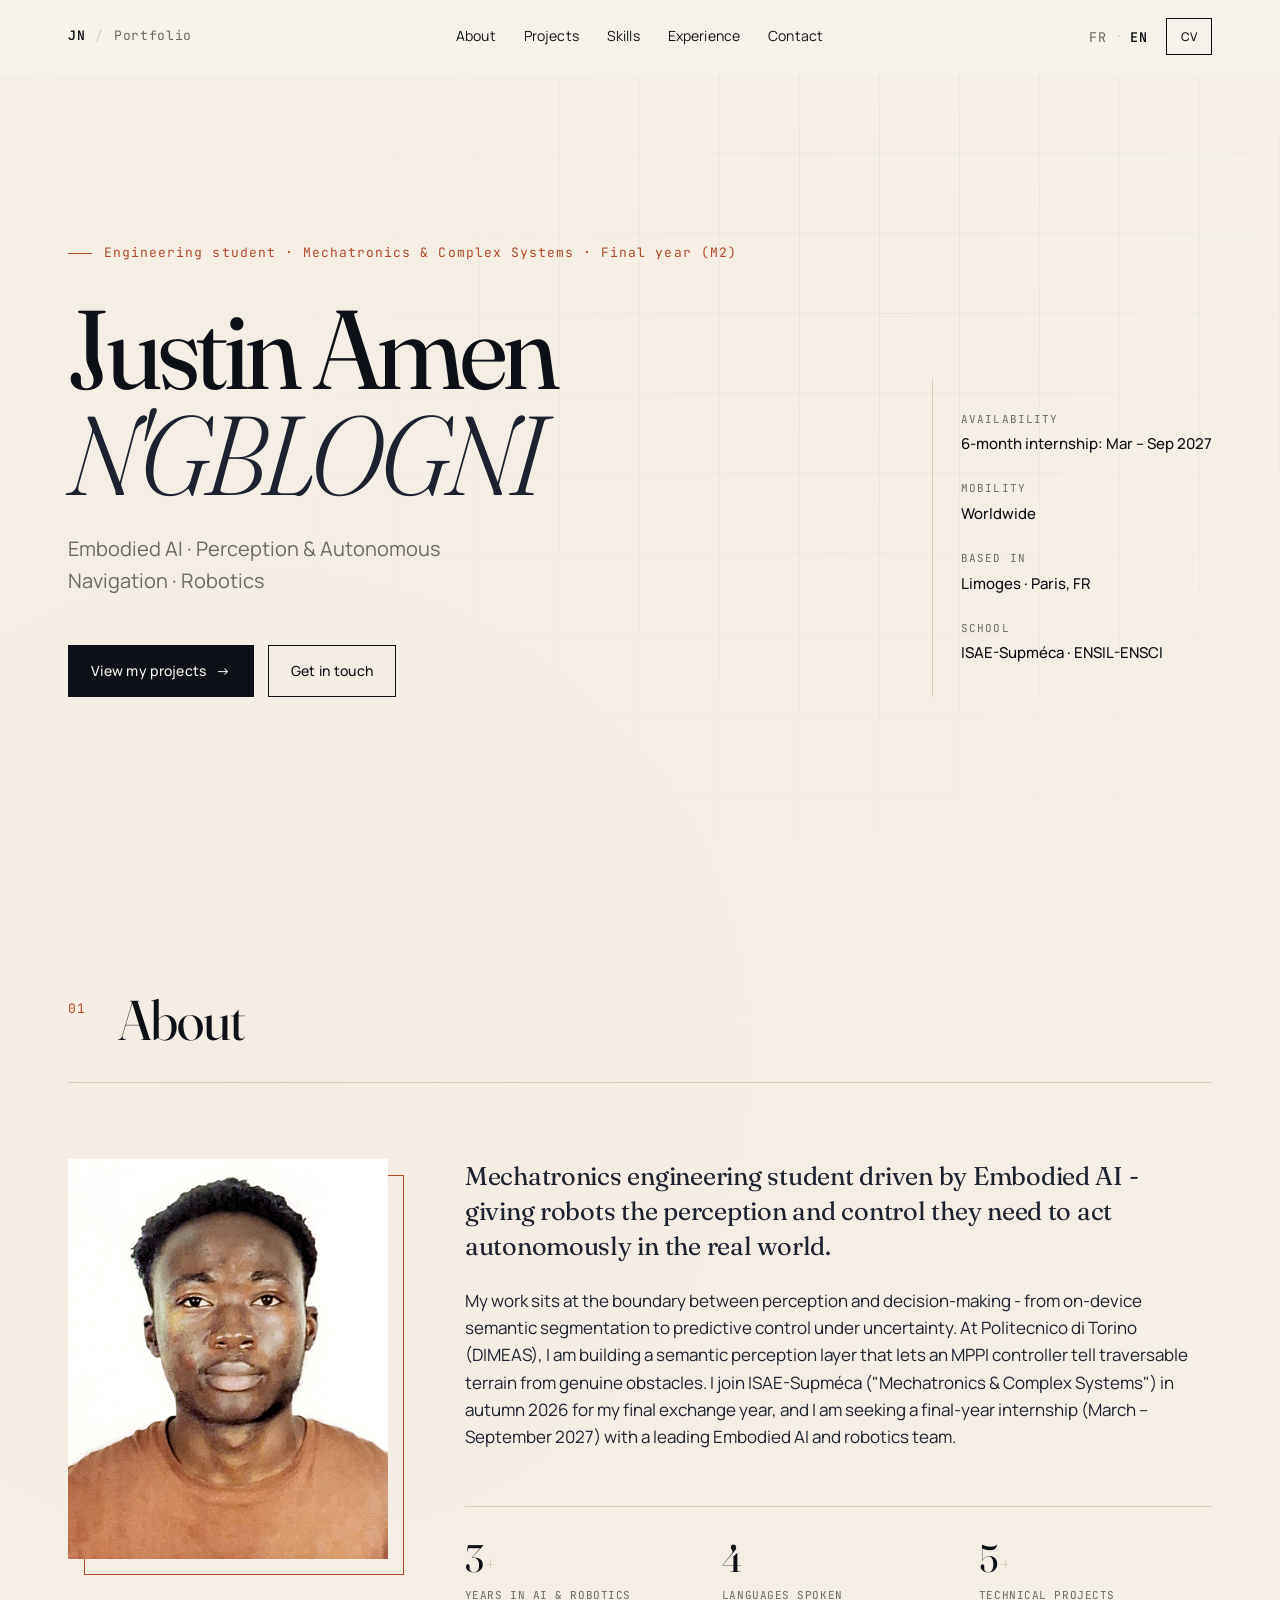
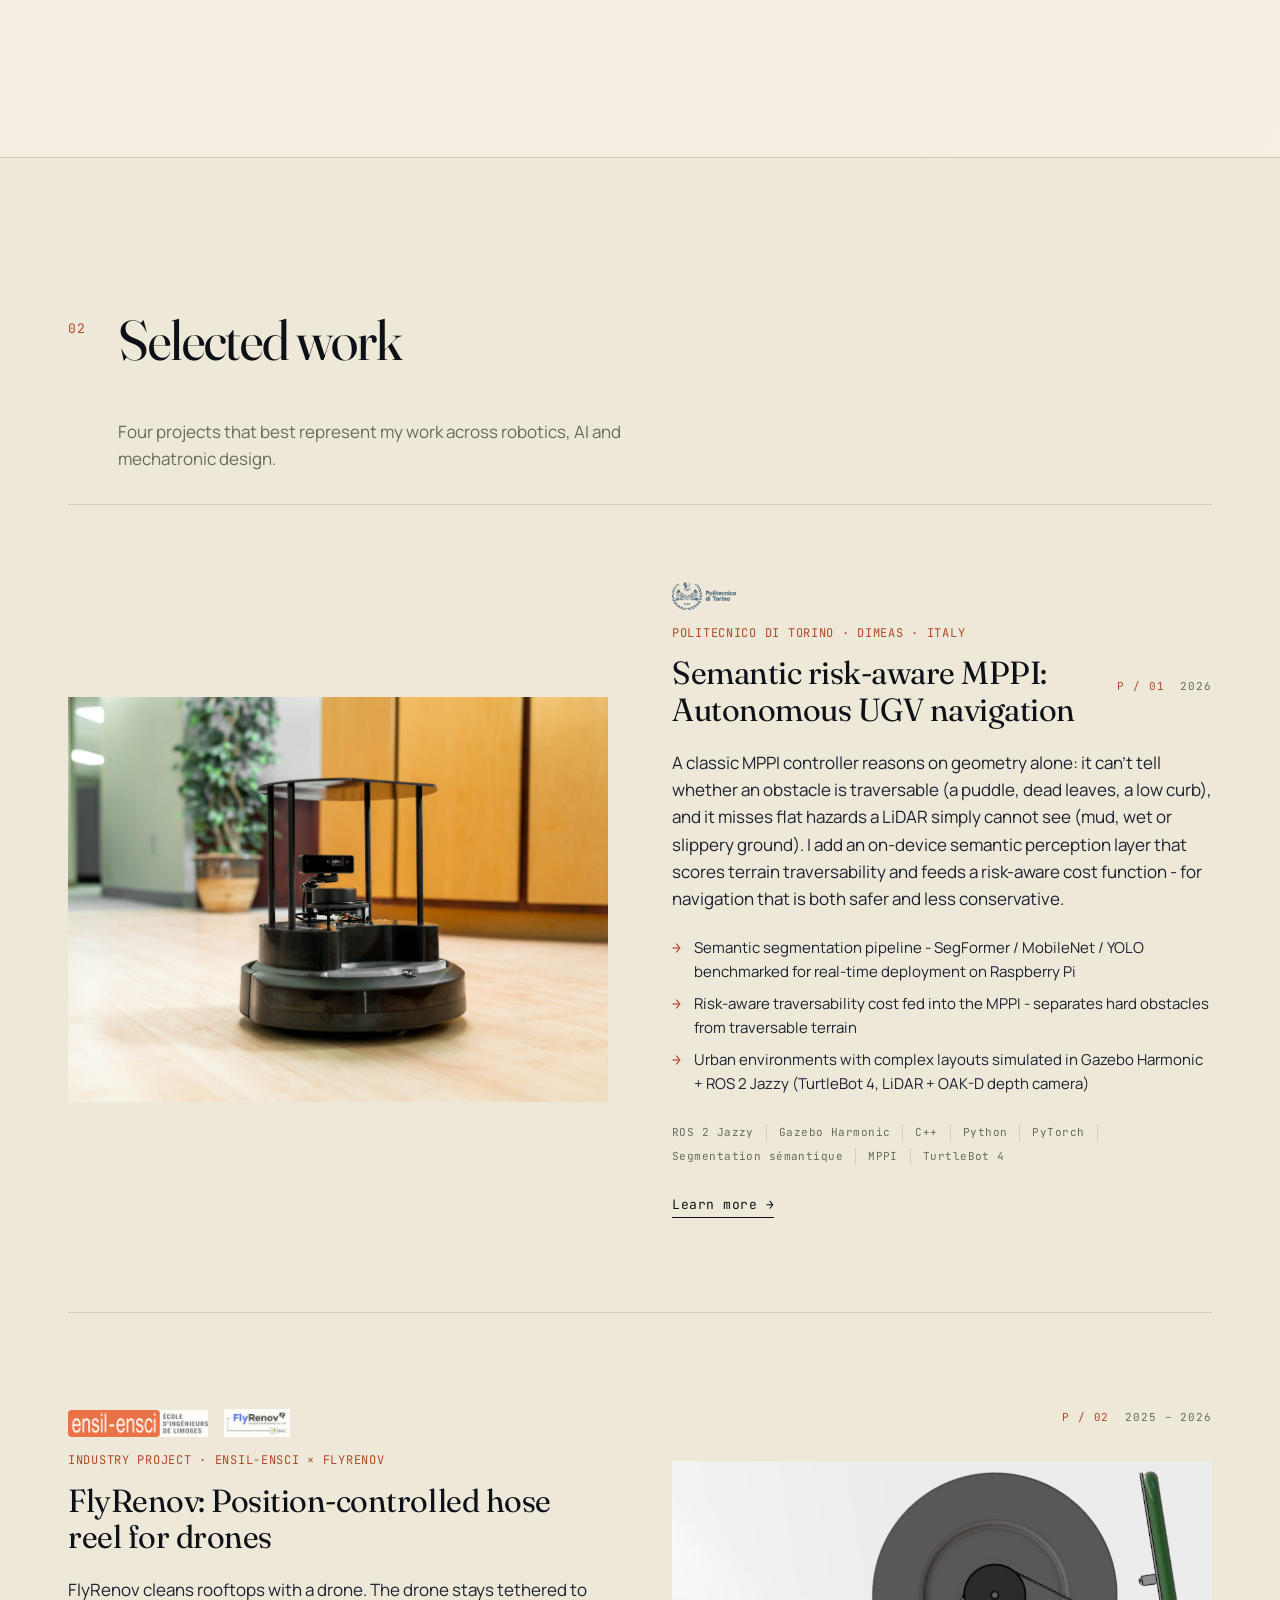
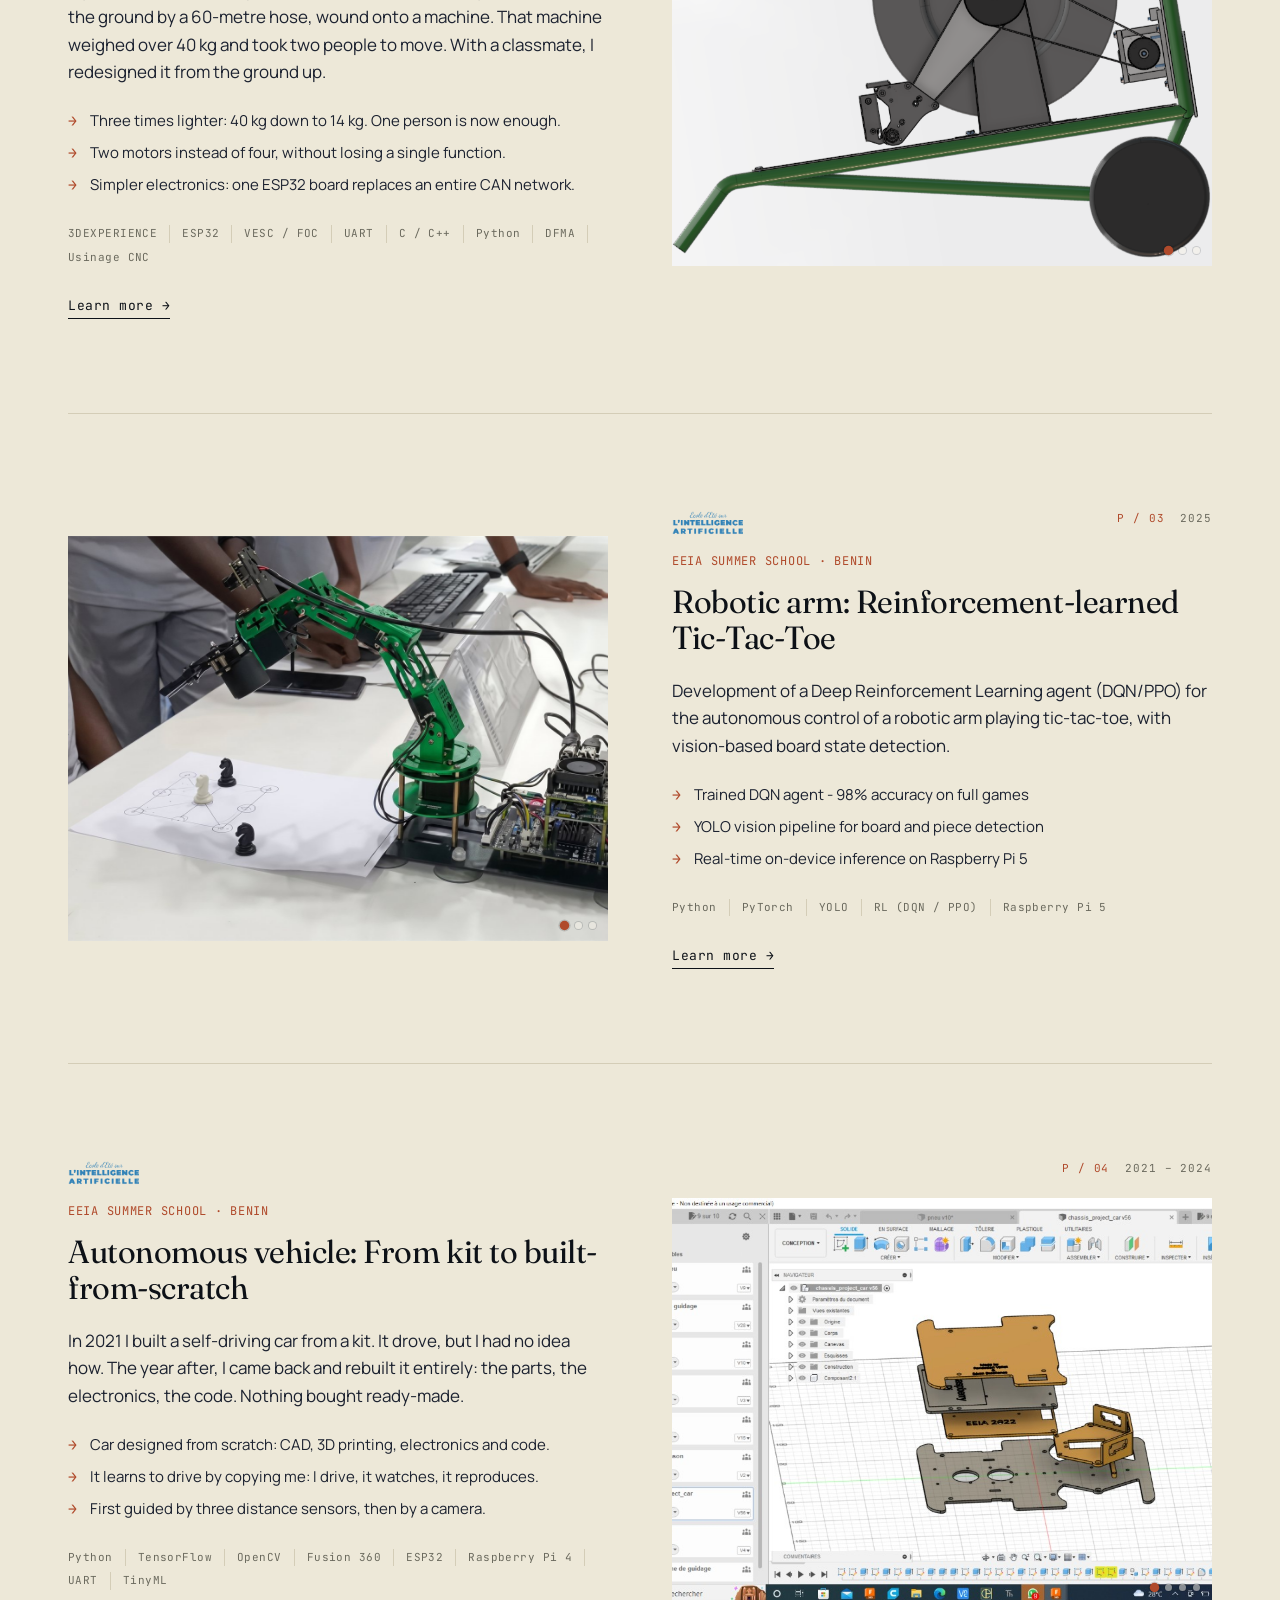
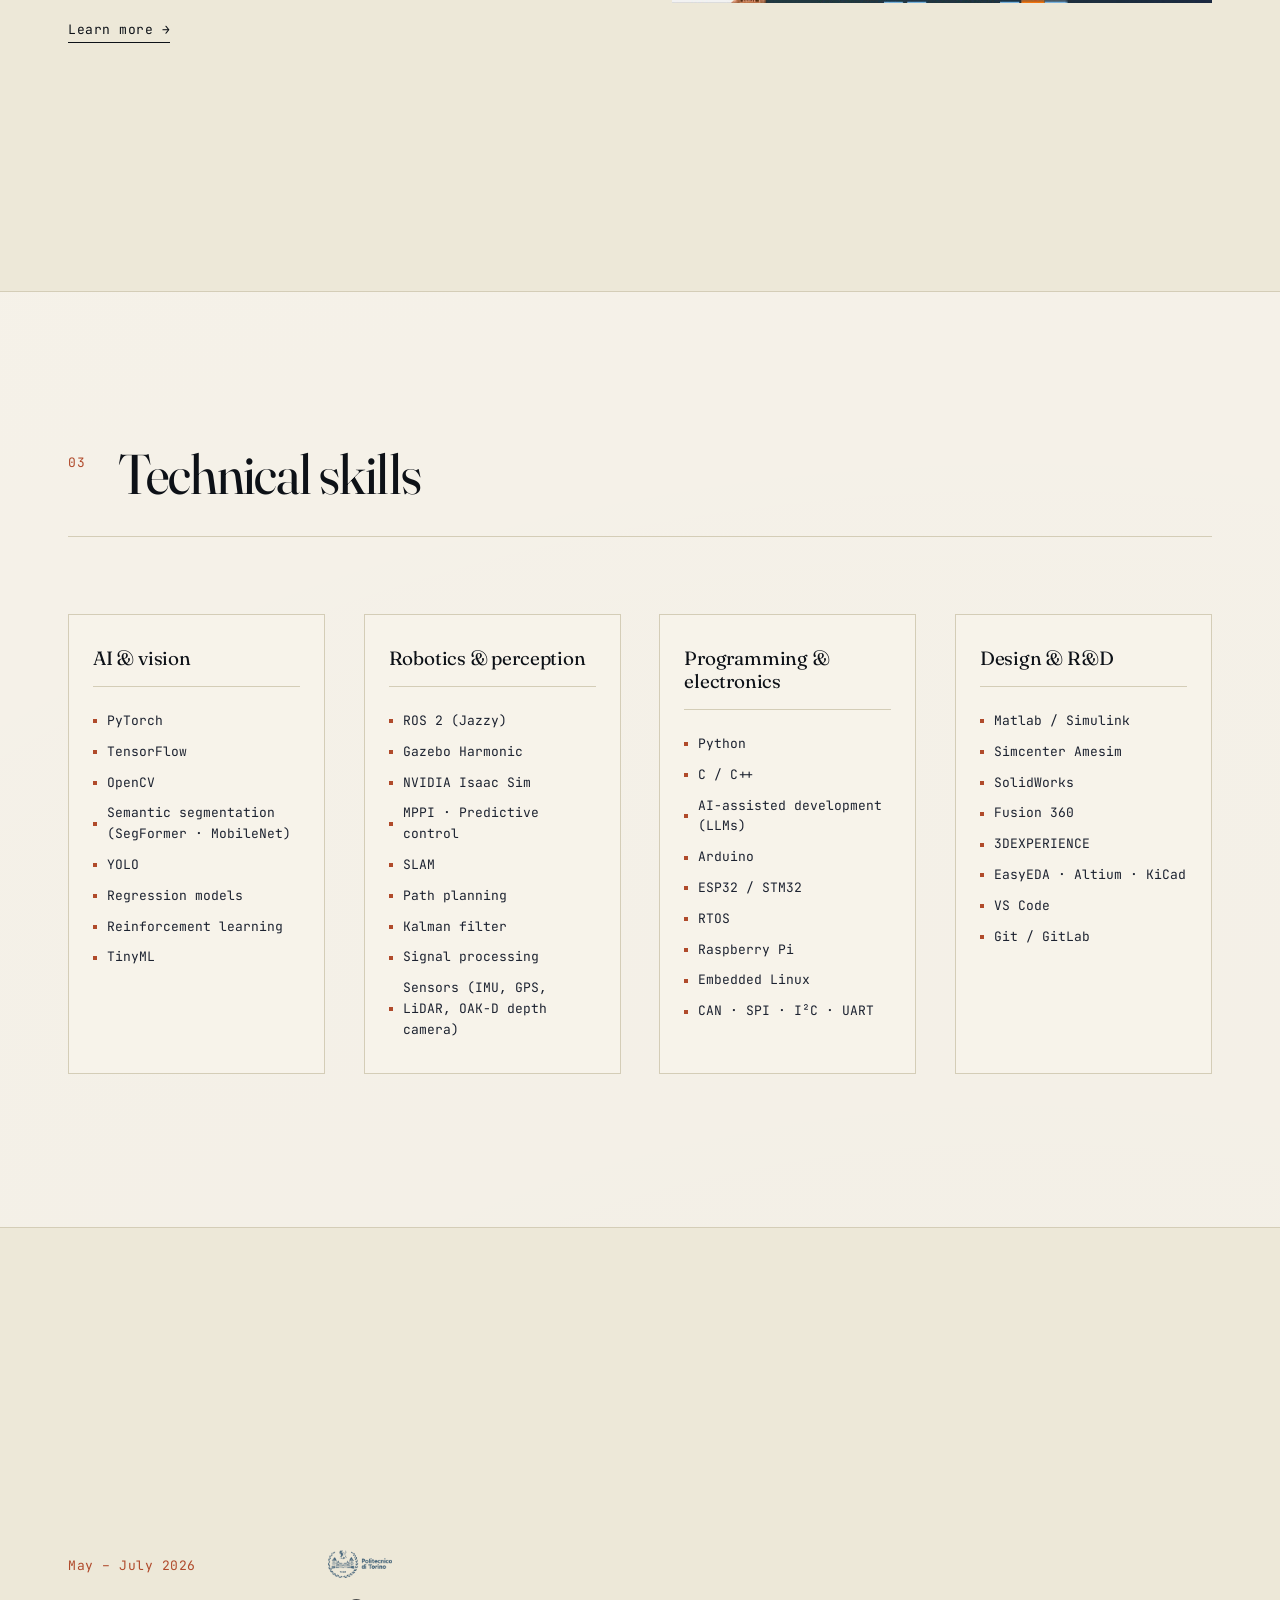
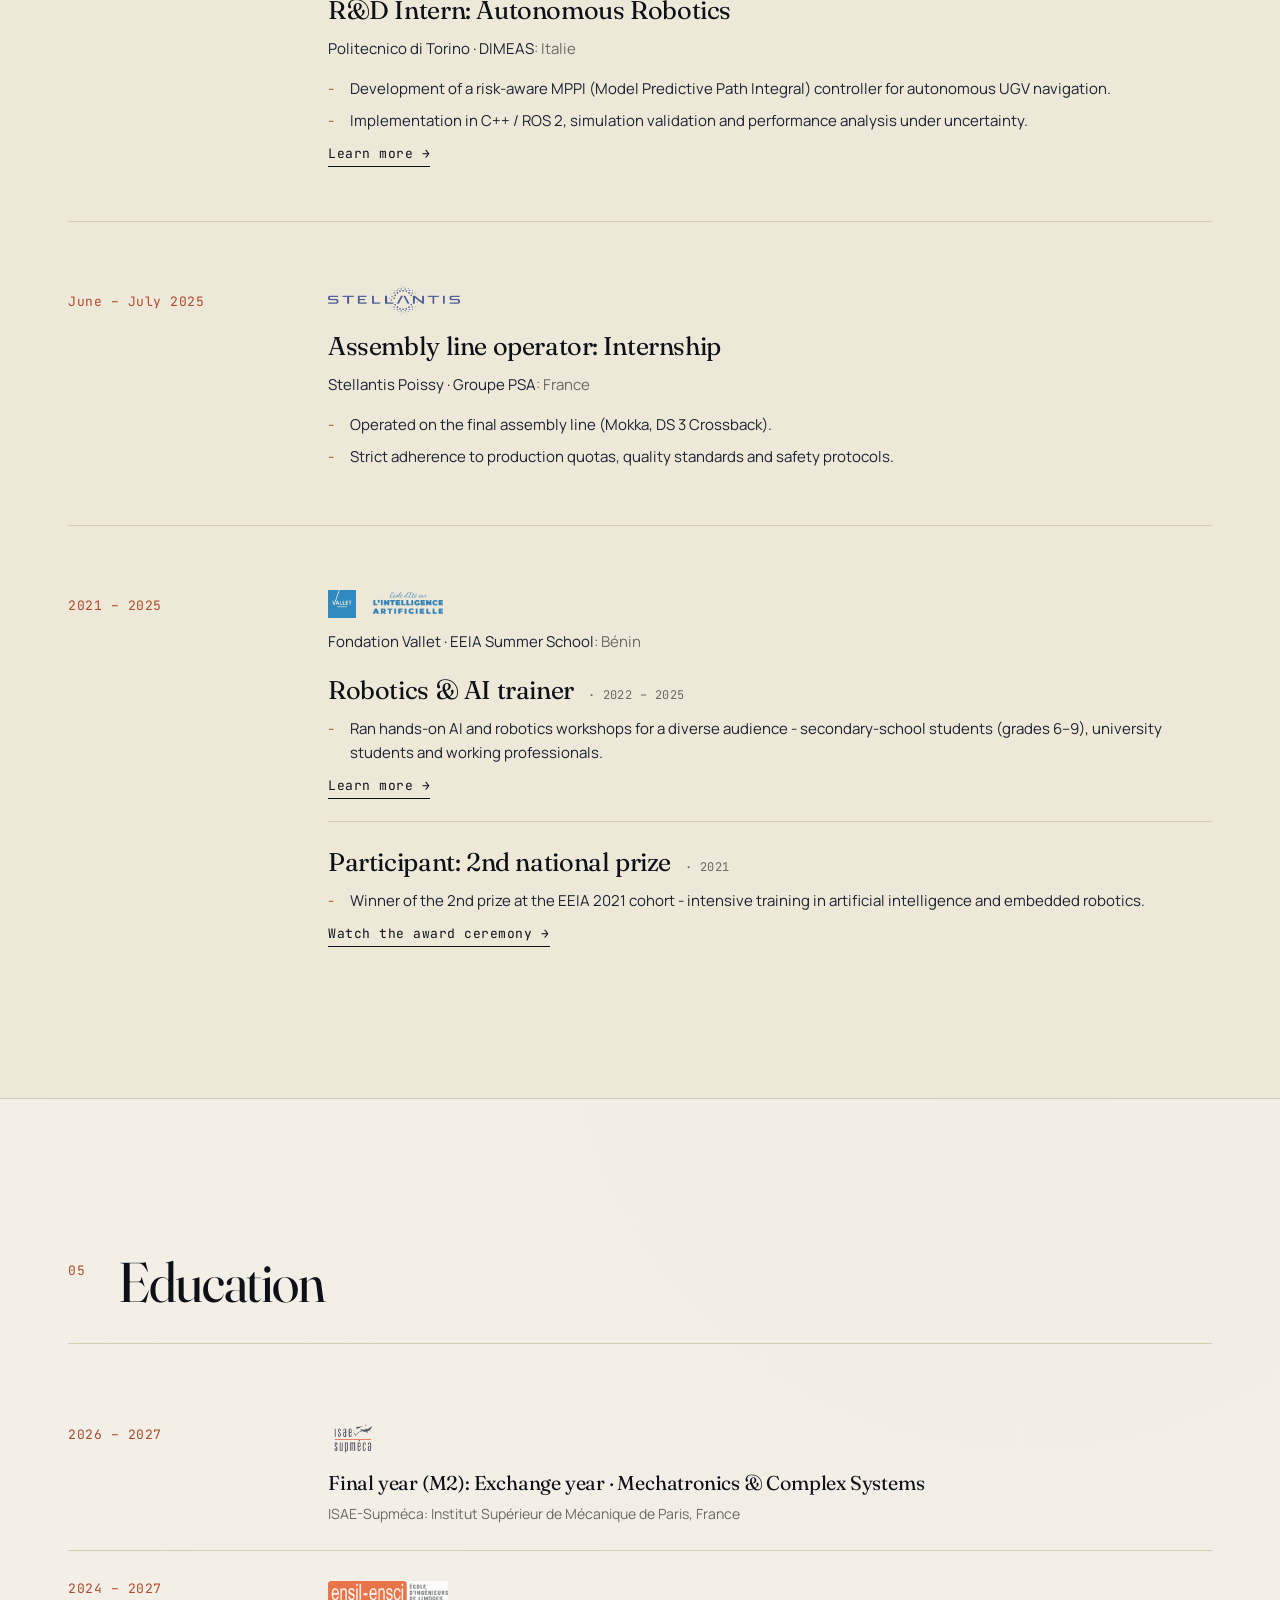
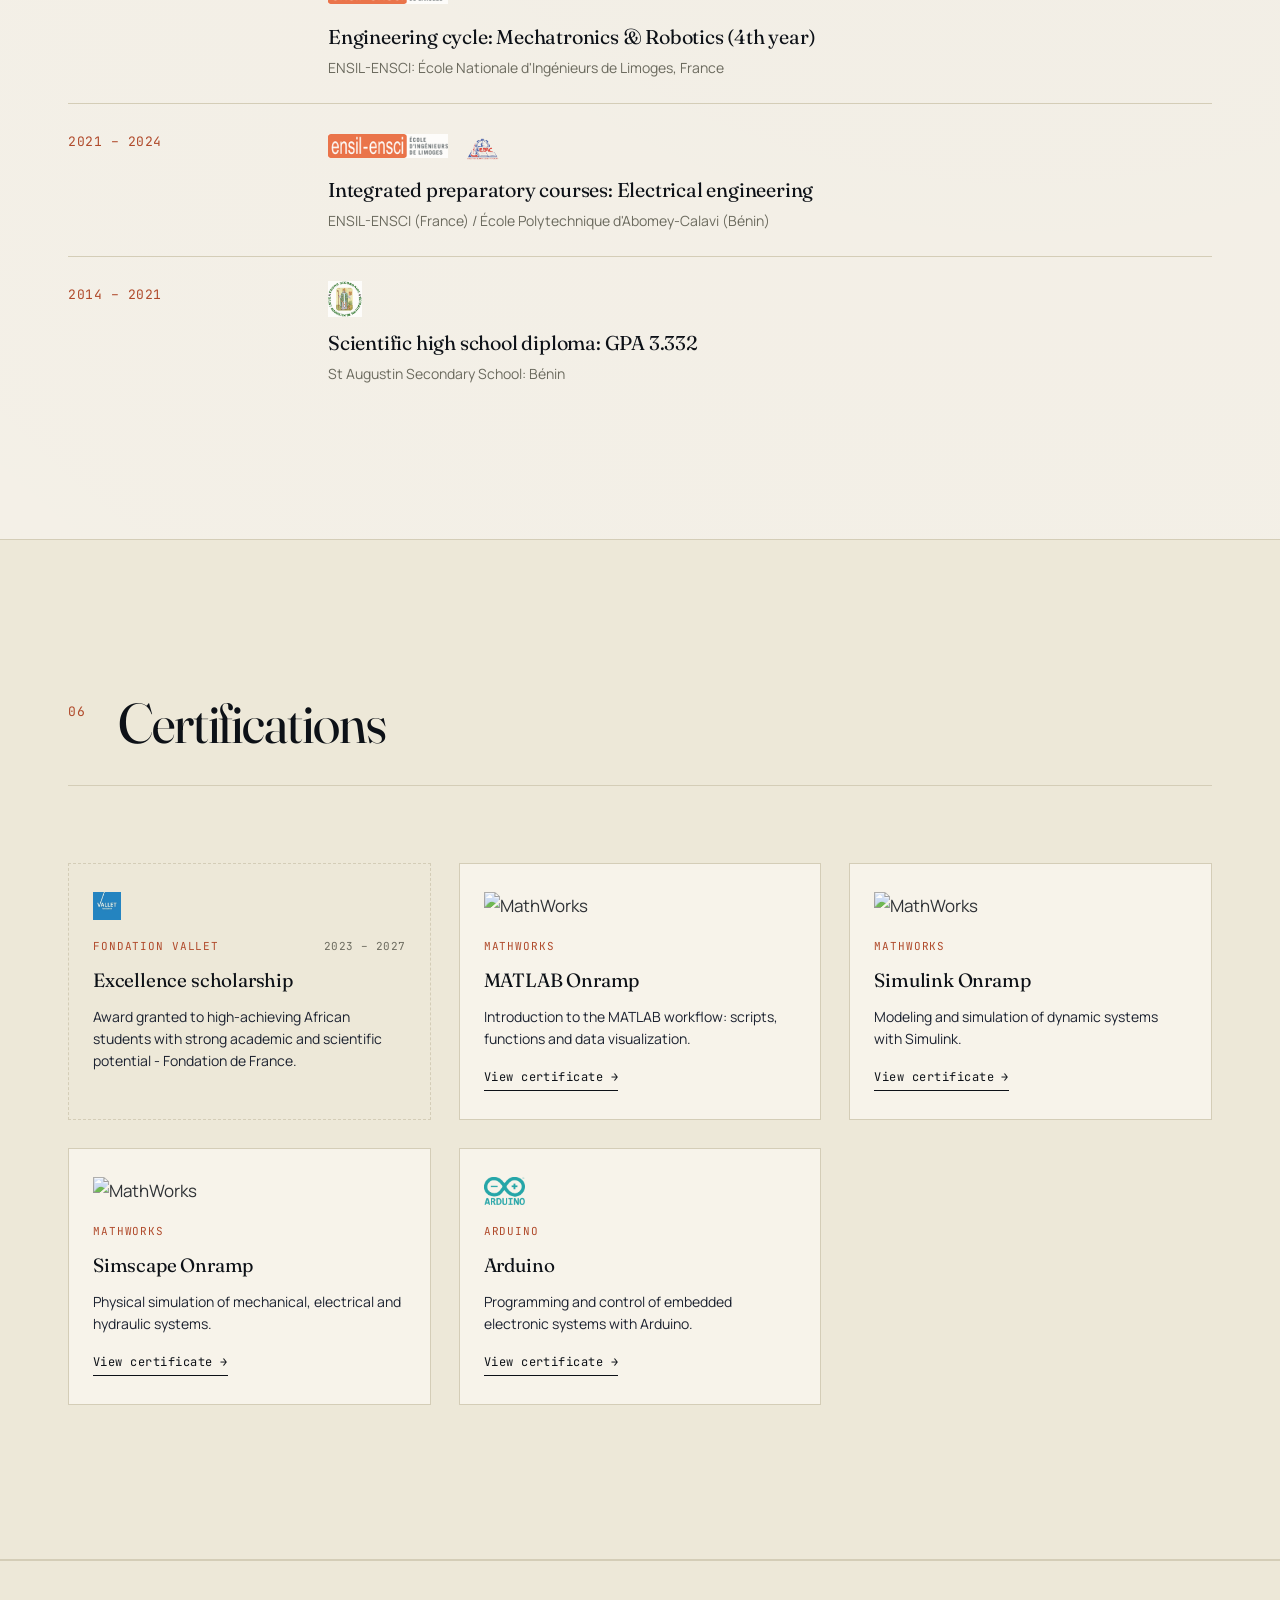
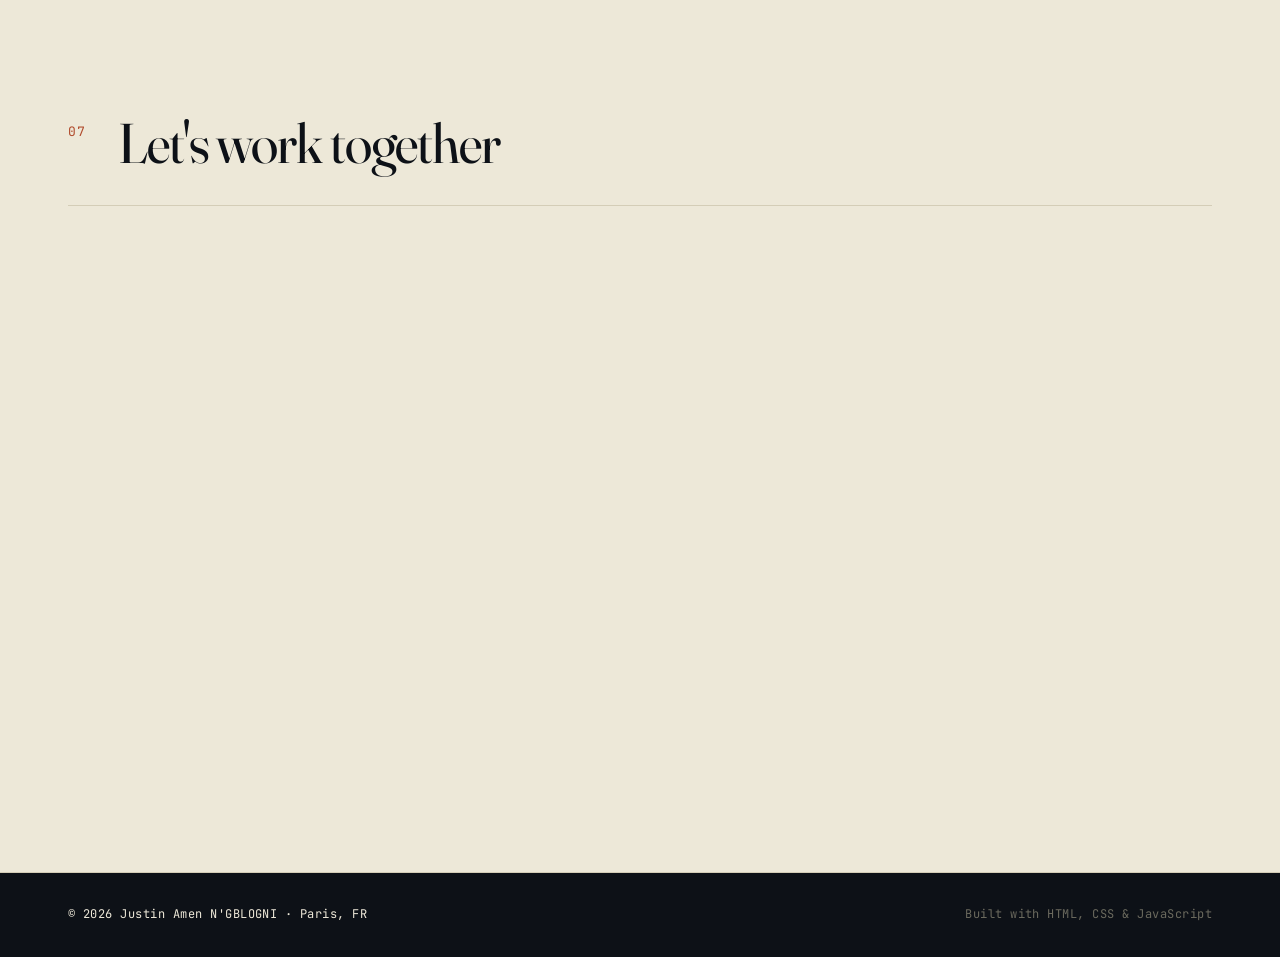
==== commit b8c0bc15: "Refactor titles and descriptions across HTML files to replace "-" with ":" for consistency; update p" ====
--- a/index.html
+++ b/index.html
@@ -3,7 +3,7 @@
 <head>
   <meta charset="UTF-8" />
   <meta name="viewport" content="width=device-width, initial-scale=1.0" />
-  <title>Justin Amen N'GBLOGNI - Mechatronics & Robotics Engineer</title>
+  <title>Justin Amen N'GBLOGNI: Mechatronics & Robotics Engineer</title>
 
   <!-- Favicon -->
   <link rel="icon" type="image/svg+xml" href="assets/favicon/favicon.svg" />
@@ -13,13 +13,13 @@
   <link rel="shortcut icon" href="assets/favicon/favicon.ico" />
   <meta name="theme-color" content="#0d1117" />
 
-  <meta name="description" content="Portfolio of Justin Amen N'GBLOGNI - mechatronics engineering student working in Embodied AI: semantic perception, autonomous navigation (risk-aware MPPI, ROS 2) and embedded robotics." />
+  <meta name="description" content="Portfolio of Justin Amen N'GBLOGNI: mechatronics engineering student working in Embodied AI: semantic perception, autonomous navigation (risk-aware MPPI, ROS 2) and embedded robotics." />
   <meta name="author" content="Justin Amen N'GBLOGNI" />
   <meta name="keywords" content="Embodied AI, robotics, autonomous navigation, MPPI, model predictive control, ROS 2, semantic segmentation, perception, reinforcement learning, embedded AI, edge deployment, SLAM, mechatronics, robotics internship" />
 
   <!-- Open Graph -->
-  <meta property="og:title" content="Justin Amen N'GBLOGNI - Embodied AI & Robotics" />
-  <meta property="og:description" content="Mechatronics engineer working in Embodied AI - semantic perception, risk-aware MPPI navigation and embedded robotics. Seeking a 2027 final-year internship." />
+  <meta property="og:title" content="Justin Amen N'GBLOGNI: Embodied AI & Robotics" />
+  <meta property="og:description" content="Mechatronics engineer working in Embodied AI: semantic perception, risk-aware MPPI navigation and embedded robotics. Seeking a 2027 final-year internship." />
   <meta property="og:image" content="assets/images/profile.jpg" />
   <meta name="twitter:card" content="summary_large_image" />
   <meta property="og:type" content="website" />
@@ -162,13 +162,13 @@
             <span class="project__year">2026</span>
           </div>
           <div class="project__media">
-            <img src="assets/images/projects/MPPI/TurtleBot4_web-9-scaled.jpg" alt="Visualisation MPPI - trajectoires et zones de risque" loading="lazy" />
+            <img src="assets/images/projects/MPPI/TurtleBot4_web-9-scaled.jpg" alt="Visualisation MPPI: trajectoires et zones de risque" loading="lazy" />
           
           </div>
           <div class="project__body">
             <img class="project__org-logo" src="assets/images/logos/polito.png" alt="Politecnico di Torino" />
             <p class="project__context" data-i18n="projects.polito.context">Politecnico di Torino · DIMEAS · Italie</p>
-            <h3 class="project__title" data-i18n="projects.polito.title">MPPI sémantique & risk-aware - Navigation autonome d'un UGV</h3>
+            <h3 class="project__title" data-i18n="projects.polito.title">MPPI sémantique & risk-aware: Navigation autonome d'un UGV</h3>
             <p class="project__desc" data-i18n="projects.polito.desc">Un contrôleur MPPI classique raisonne sur la seule géométrie : il ignore si un obstacle est franchissable (flaque, feuilles mortes, bordure basse), et il ne voit pas les dangers plats que le LiDAR ne détecte pas (boue, sol mouillé ou glissant). J'ajoute une couche de perception sémantique embarquée qui évalue la traversabilité du terrain et alimente une fonction de coût risk-aware - pour une navigation à la fois plus sûre et moins conservatrice.</p>
             <ul class="project__results">
               <li data-i18n="projects.polito.r1">Pipeline de segmentation sémantique - benchmark SegFormer / MobileNet / YOLO pour le déploiement temps réel sur Raspberry Pi</li>
@@ -199,9 +199,9 @@
             <span class="project__year">2025 – 2026</span>
           </div>
           <div class="project__media">
-            <img src="assets/images/projects/Flyrenov/flyrenov.png" alt="FlyRenov - modélisation CAO de l'enrouleur V2" loading="lazy" />
-            <img src="assets/images/projects/Flyrenov/flyrenov2.jpg" alt="FlyRenov - prototype physique, tambour et transmission sur le diable" loading="lazy" />
-            <img src="assets/images/projects/Flyrenov/flyrenov3.jpg" alt="FlyRenov - intégration de l'électronique de puissance et de commande" loading="lazy" />
+            <img src="assets/images/projects/Flyrenov/flyrenov.png" alt="FlyRenov: modélisation CAO de l'enrouleur V2" loading="lazy" />
+            <img src="assets/images/projects/Flyrenov/flyrenov2.jpg" alt="FlyRenov: prototype physique, tambour et transmission sur le diable" loading="lazy" />
+            <img src="assets/images/projects/Flyrenov/flyrenov3.jpg" alt="FlyRenov: intégration de l'électronique de puissance et de commande" loading="lazy" />
           </div>
           <div class="project__body">
             <div class="project__org-logos">
@@ -209,7 +209,7 @@
               <img class="project__org-logo" src="assets/images/logos/FlyRenovLogo.jpg" alt="Flyrenov" />
             </div>
             <p class="project__context" data-i18n="projects.flyrenov.context">Projet industriel · ENSIL-ENSCI × FlyRenov</p>
-            <h3 class="project__title" data-i18n="projects.flyrenov.title">FlyRenov - Enrouleur de tuyau asservi pour drone</h3>
+            <h3 class="project__title" data-i18n="projects.flyrenov.title">FlyRenov: Enrouleur de tuyau asservi pour drone</h3>
             <p class="project__desc" data-i18n="projects.flyrenov.desc">L'entreprise FlyRenov nettoie les toitures avec un drone. Le drone reste relié au sol par un tuyau de 60 mètres, enroulé sur une machine. Cette machine pesait plus de 40 kg et il fallait être deux pour la déplacer. Avec un camarade, nous l'avons reconçue entièrement.</p>
             <ul class="project__results">
               <li data-i18n="projects.flyrenov.r1">Trois fois plus légère : 40 kg à 14 kg. Une seule personne suffit.</li>
@@ -233,13 +233,13 @@
           </div>
           <div class="project__media">
             <img src="assets/images/projects/robotic-arm/robotic-arm.jpg" alt="Bras robotique jouant au Tic-Tac-Toe" loading="lazy" />
-            <img src="assets/images/projects/robotic-arm/robotic-arm_visuel.png" alt="Bras robotique - rendu technique" loading="lazy" />
-            <img src="assets/images/projects/robotic-arm/robotic_arm.jpg" alt="Bras robotique - démonstration en atelier" loading="lazy" />
+            <img src="assets/images/projects/robotic-arm/robotic-arm_visuel.png" alt="Bras robotique: rendu technique" loading="lazy" />
+            <img src="assets/images/projects/robotic-arm/robotic_arm.jpg" alt="Bras robotique: démonstration en atelier" loading="lazy" />
           </div>
           <div class="project__body">
-            <img class="project__org-logo" src="assets/images/logos/eeia.png" alt="EEIA Summer School - Fondation Vallet" />
+            <img class="project__org-logo" src="assets/images/logos/eeia.png" alt="EEIA Summer School: Fondation Vallet" />
             <p class="project__context" data-i18n="projects.robotic_arm.context">EEIA Summer School · Bénin</p>
-            <h3 class="project__title" data-i18n="projects.robotic_arm.title">Bras robotique - Tic-Tac-Toe par renforcement</h3>
+            <h3 class="project__title" data-i18n="projects.robotic_arm.title">Bras robotique: Tic-Tac-Toe par renforcement</h3>
             <p class="project__desc" data-i18n="projects.robotic_arm.desc">Développement d'un agent de Deep Reinforcement Learning (DQN/PPO) pour le contrôle autonome d'un bras robotique jouant au tic-tac-toe, avec détection visuelle de l'état du plateau.</p>
             <ul class="project__results">
               <li data-i18n="projects.robotic_arm.r1">Agent DQN entraîné - précision 98% sur partie complète</li>
@@ -263,14 +263,14 @@
           </div>
           <div class="project__media">
             <img src="assets/images/projects/autonomous_car/autonomous-vehicle.jpg" alt="Modélisation CAO du châssis sous Fusion 360" loading="lazy" />
-            <img src="assets/images/projects/autonomous_car/autonomous-vehicle-chassis.jpg" alt="Châssis du véhicule imprimé en 3D - Fondation Vallet · Bénin Excellence" loading="lazy" />
+            <img src="assets/images/projects/autonomous_car/autonomous-vehicle-chassis.jpg" alt="Châssis du véhicule imprimé en 3D: Fondation Vallet · Bénin Excellence" loading="lazy" />
             <img src="assets/images/projects/autonomous_car/IMG-20220811-WA0034.jpg" alt="Véhicule autonome dans le circuit en labyrinthe" loading="lazy" />
-            <img src="assets/images/projects/autonomous_car/06.jpg" alt="Architecture Deep Learning - pipeline caméra → Raspberry Pi → commande" loading="lazy" />
+            <img src="assets/images/projects/autonomous_car/06.jpg" alt="Architecture Deep Learning: pipeline caméra → Raspberry Pi → commande" loading="lazy" />
           </div>
           <div class="project__body">
-            <img class="project__org-logo" src="assets/images/logos/eeia.png" alt="EEIA Summer School - Fondation Vallet" />
+            <img class="project__org-logo" src="assets/images/logos/eeia.png" alt="EEIA Summer School: Fondation Vallet" />
             <p class="project__context" data-i18n="projects.av.context">EEIA Summer School · Bénin</p>
-            <h3 class="project__title" data-i18n="projects.av.title">Véhicule autonome - Du kit à la conception de zéro</h3>
+            <h3 class="project__title" data-i18n="projects.av.title">Véhicule autonome: Du kit à la conception de zéro</h3>
             <p class="project__desc" data-i18n="projects.av.desc">En 2021, j'ai monté une voiture autonome à partir d'un kit. Elle roulait, mais je ne comprenais pas comment. L'année suivante, je suis revenu la reconstruire entièrement : les pièces, l'électronique, le code. Rien acheté tout fait.</p>
             <ul class="project__results">
               <li data-i18n="projects.av.r1">Voiture conçue de zéro : CAO, impression 3D, électronique et code.</li>
@@ -369,8 +369,8 @@
             </div>
             <div class="timeline__body">
               <img class="timeline__org-logo" src="assets/images/logos/polito.png" alt="Politecnico di Torino" />
-              <h3 class="timeline__role" data-i18n="experience.polito.role">Stagiaire R&D - Robotique autonome</h3>
-              <p class="timeline__company">Politecnico di Torino · DIMEAS<span class="timeline__loc"> - Italie</span></p>
+              <h3 class="timeline__role" data-i18n="experience.polito.role">Stagiaire R&D: Robotique autonome</h3>
+              <p class="timeline__company">Politecnico di Torino · DIMEAS<span class="timeline__loc">: Italie</span></p>
               <ul class="timeline__points">
                 <li data-i18n="experience.polito.p1">Développement d'un contrôleur risk-aware MPPI (Model Predictive Path Integral) pour la navigation autonome d'un UGV.</li>
                 <li data-i18n="experience.polito.p2">Implémentation en C++ / ROS 2, validation en simulation et étude des performances sous incertitude.</li>
@@ -387,8 +387,8 @@
             </div>
             <div class="timeline__body">
               <img class="timeline__org-logo" src="assets/images/logos/stellantis.png" alt="Stellantis" />
-              <h3 class="timeline__role" data-i18n="experience.stellantis.role">Opérateur ligne d'assemblage - Stage</h3>
-              <p class="timeline__company">Stellantis Poissy · Groupe PSA<span class="timeline__loc"> - France</span></p>
+              <h3 class="timeline__role" data-i18n="experience.stellantis.role">Opérateur ligne d'assemblage: Stage</h3>
+              <p class="timeline__company">Stellantis Poissy · Groupe PSA<span class="timeline__loc">: France</span></p>
               <ul class="timeline__points">
                 <li data-i18n="experience.stellantis.p1">Opérations sur la ligne d'assemblage finale (Mokka, DS 3 Crossback).</li>
                 <li data-i18n="experience.stellantis.p2">Respect strict des quotas de production, des standards de qualité et des protocoles de sécurité.</li>
@@ -405,11 +405,11 @@
                 <img class="timeline__org-logo" src="assets/images/logos/fondation-vallet.png" alt="Fondation Vallet" />
                 <img class="timeline__org-logo" src="assets/images/logos/eeia.png" alt="EEIA Summer School" />
               </div>
-              <p class="timeline__company">Fondation Vallet · EEIA Summer School<span class="timeline__loc"> - Bénin</span></p>
+              <p class="timeline__company">Fondation Vallet · EEIA Summer School<span class="timeline__loc">: Bénin</span></p>
 
               <div class="timeline__role-block">
                 <h3 class="timeline__role">
-                  <span data-i18n="experience.vallet.role">Formateur - Robotique & IA</span>
+                  <span data-i18n="experience.vallet.role">Formateur: Robotique & IA</span>
                   <span class="timeline__role-period">· 2022 – 2025</span>
                 </h3>
                 <ul class="timeline__points">
@@ -422,7 +422,7 @@
 
               <div class="timeline__role-block">
                 <h3 class="timeline__role">
-                  <span data-i18n="experience.vallet.participant_role">Participant - 2ᵉ prix national</span>
+                  <span data-i18n="experience.vallet.participant_role">Participant: 2ᵉ prix national</span>
                   <span class="timeline__role-period">· 2021</span>
                 </h3>
                 <ul class="timeline__points">
@@ -451,16 +451,16 @@
             <span class="edu-item__date">2026 – 2027</span>
             <div>
               <img class="edu-item__logo" src="assets/images/logos/isae-supmeca.png" alt="ISAE-Supméca" />
-              <h3 class="edu-item__degree" data-i18n="education.isae">5ᵉ année (M2) - Année d'échange · Mécatronique & systèmes complexes</h3>
-              <p class="edu-item__school">ISAE-Supméca - Institut Supérieur de Mécanique de Paris, France</p>
+              <h3 class="edu-item__degree" data-i18n="education.isae">5ᵉ année (M2): Année d'échange · Mécatronique & systèmes complexes</h3>
+              <p class="edu-item__school">ISAE-Supméca: Institut Supérieur de Mécanique de Paris, France</p>
             </div>
           </li>
           <li class="edu-item">
             <span class="edu-item__date">2024 – 2027</span>
             <div>
               <img class="edu-item__logo" src="assets/images/logos/ensil-ensci.png" alt="ENSIL-ENSCI" />
-              <h3 class="edu-item__degree" data-i18n="education.engineering">Cycle ingénieur - Mécatronique & Robotique (4ᵉ année)</h3>
-              <p class="edu-item__school">ENSIL-ENSCI - École Nationale d'Ingénieurs de Limoges, France</p>
+              <h3 class="edu-item__degree" data-i18n="education.engineering">Cycle ingénieur: Mécatronique & Robotique (4ᵉ année)</h3>
+              <p class="edu-item__school">ENSIL-ENSCI: École Nationale d'Ingénieurs de Limoges, France</p>
             </div>
           </li>
           <li class="edu-item">
@@ -470,7 +470,7 @@
                 <img class="edu-item__logo" src="assets/images/logos/ensil-ensci.png" alt="ENSIL-ENSCI" />
                 <img class="edu-item__logo" src="assets/images/logos/epac.png" alt="École Polytechnique d'Abomey-Calavi" />
               </div>
-              <h3 class="edu-item__degree" data-i18n="education.prep">Classes préparatoires intégrées - Génie électrique</h3>
+              <h3 class="edu-item__degree" data-i18n="education.prep">Classes préparatoires intégrées: Génie électrique</h3>
               <p class="edu-item__school">ENSIL-ENSCI (France) / École Polytechnique d'Abomey-Calavi (Bénin)</p>
             </div>
           </li>
@@ -478,8 +478,8 @@
             <span class="edu-item__date">2014 – 2021</span>
             <div>
               <img class="edu-item__logo" src="assets/images/logos/st-augustin.png" alt="St Augustin Secondary School" />
-              <h3 class="edu-item__degree" data-i18n="education.bac">Baccalauréat scientifique - GPA 3.332</h3>
-              <p class="edu-item__school">St Augustin Secondary School - Bénin</p>
+              <h3 class="edu-item__degree" data-i18n="education.bac">Baccalauréat scientifique: GPA 3.332</h3>
+              <p class="edu-item__school">St Augustin Secondary School: Bénin</p>
             </div>
           </li>
         </ul>
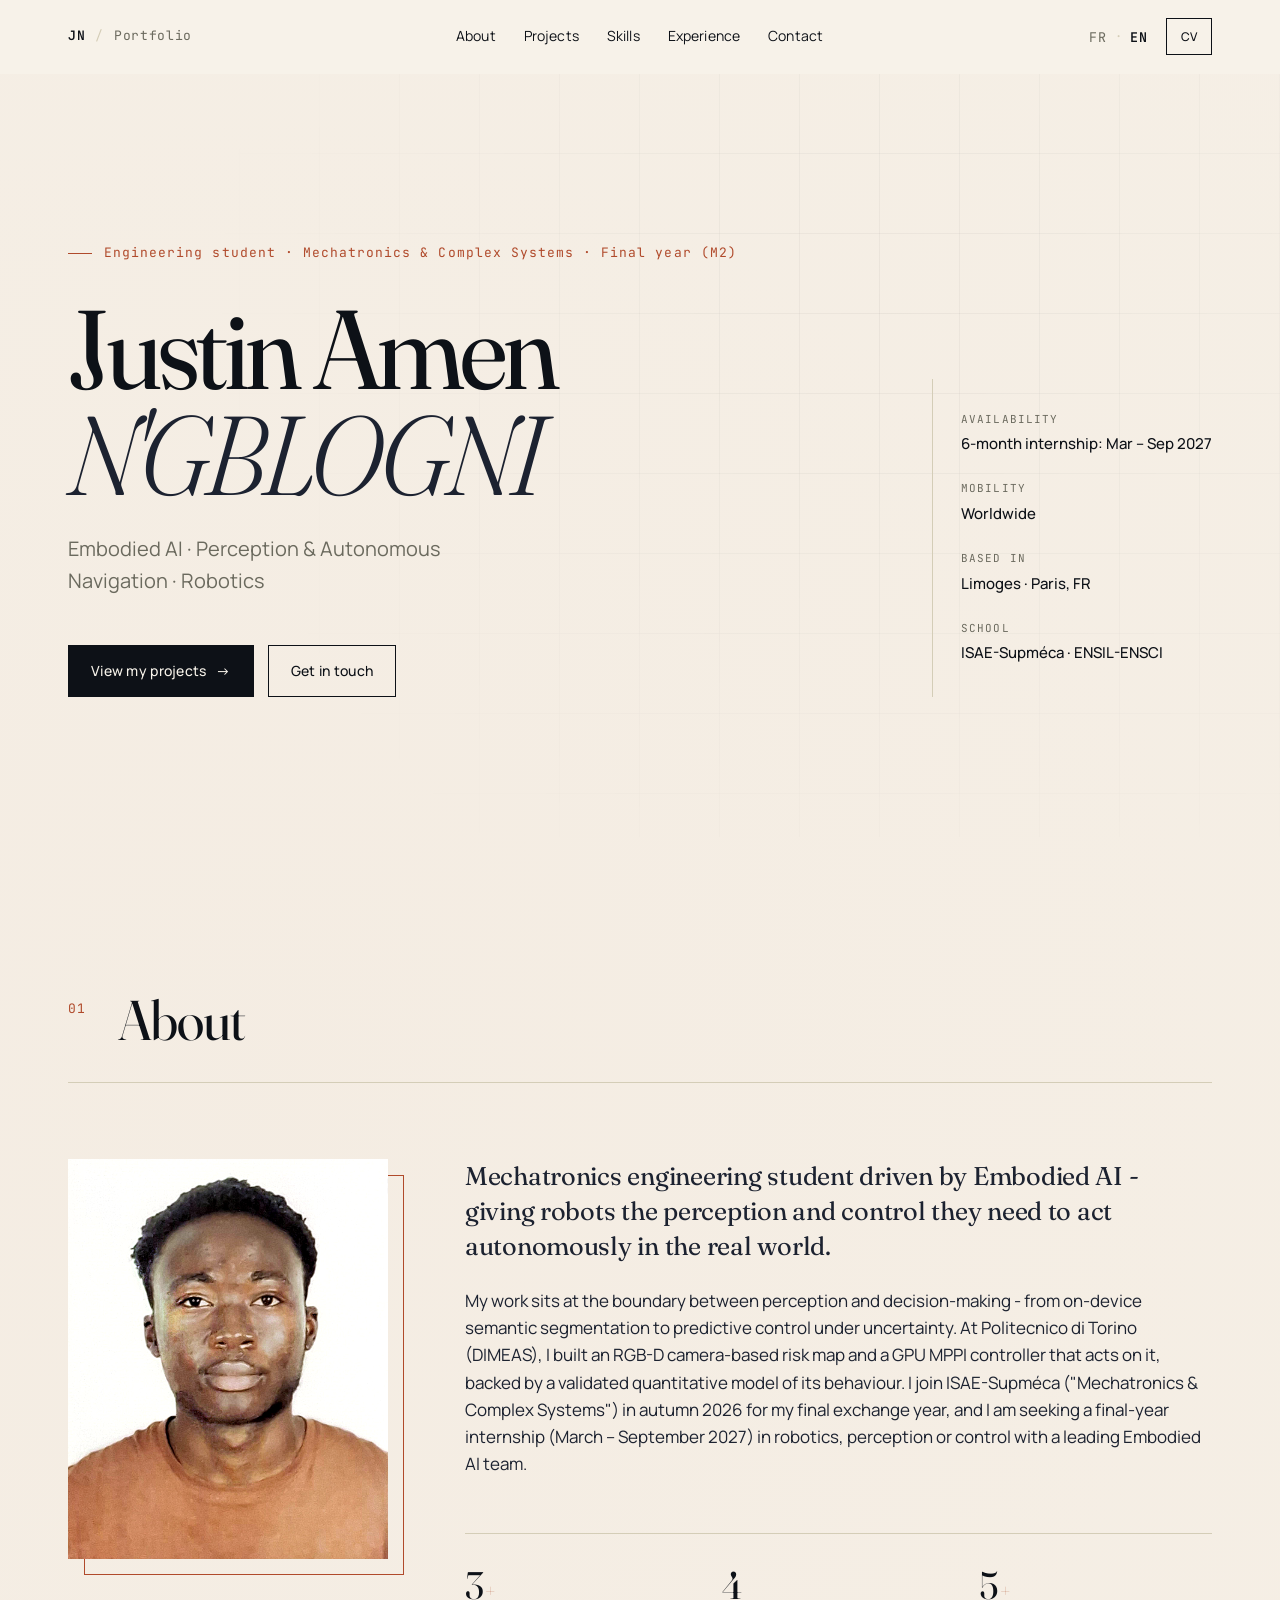
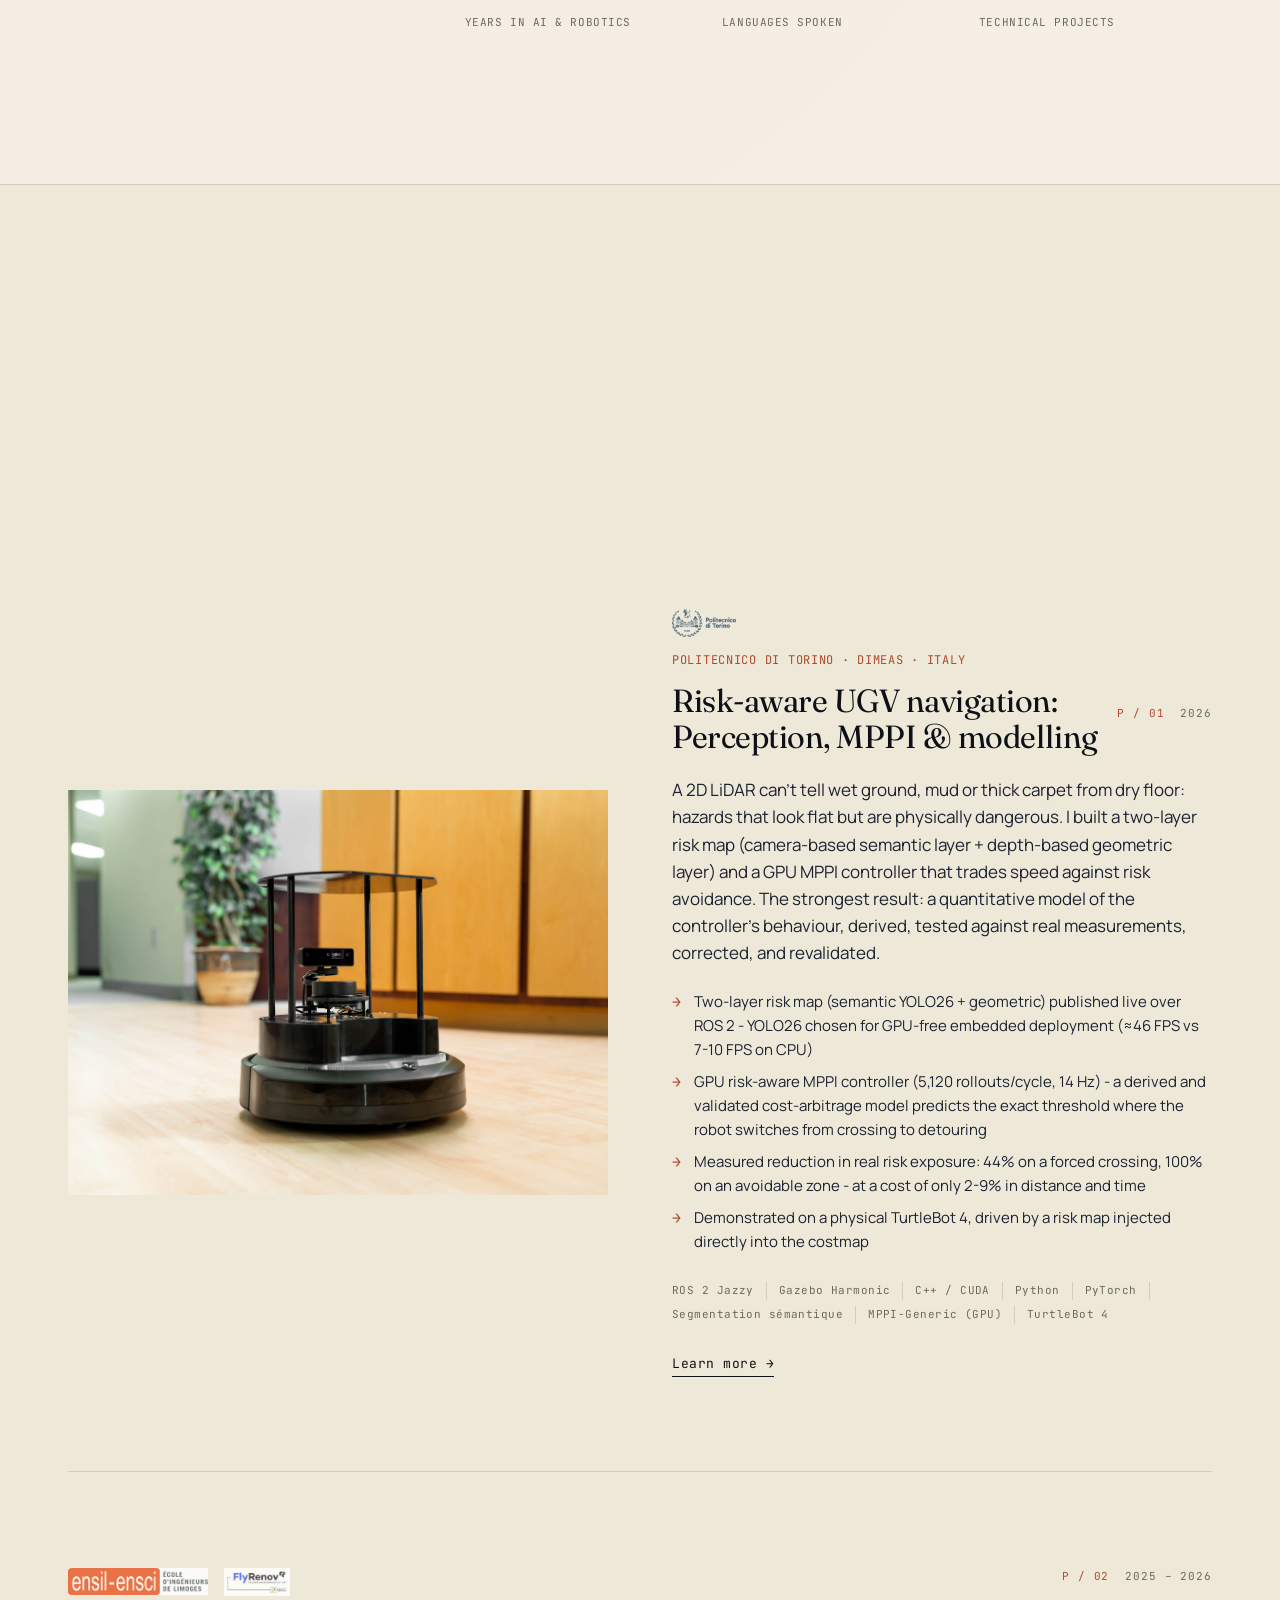
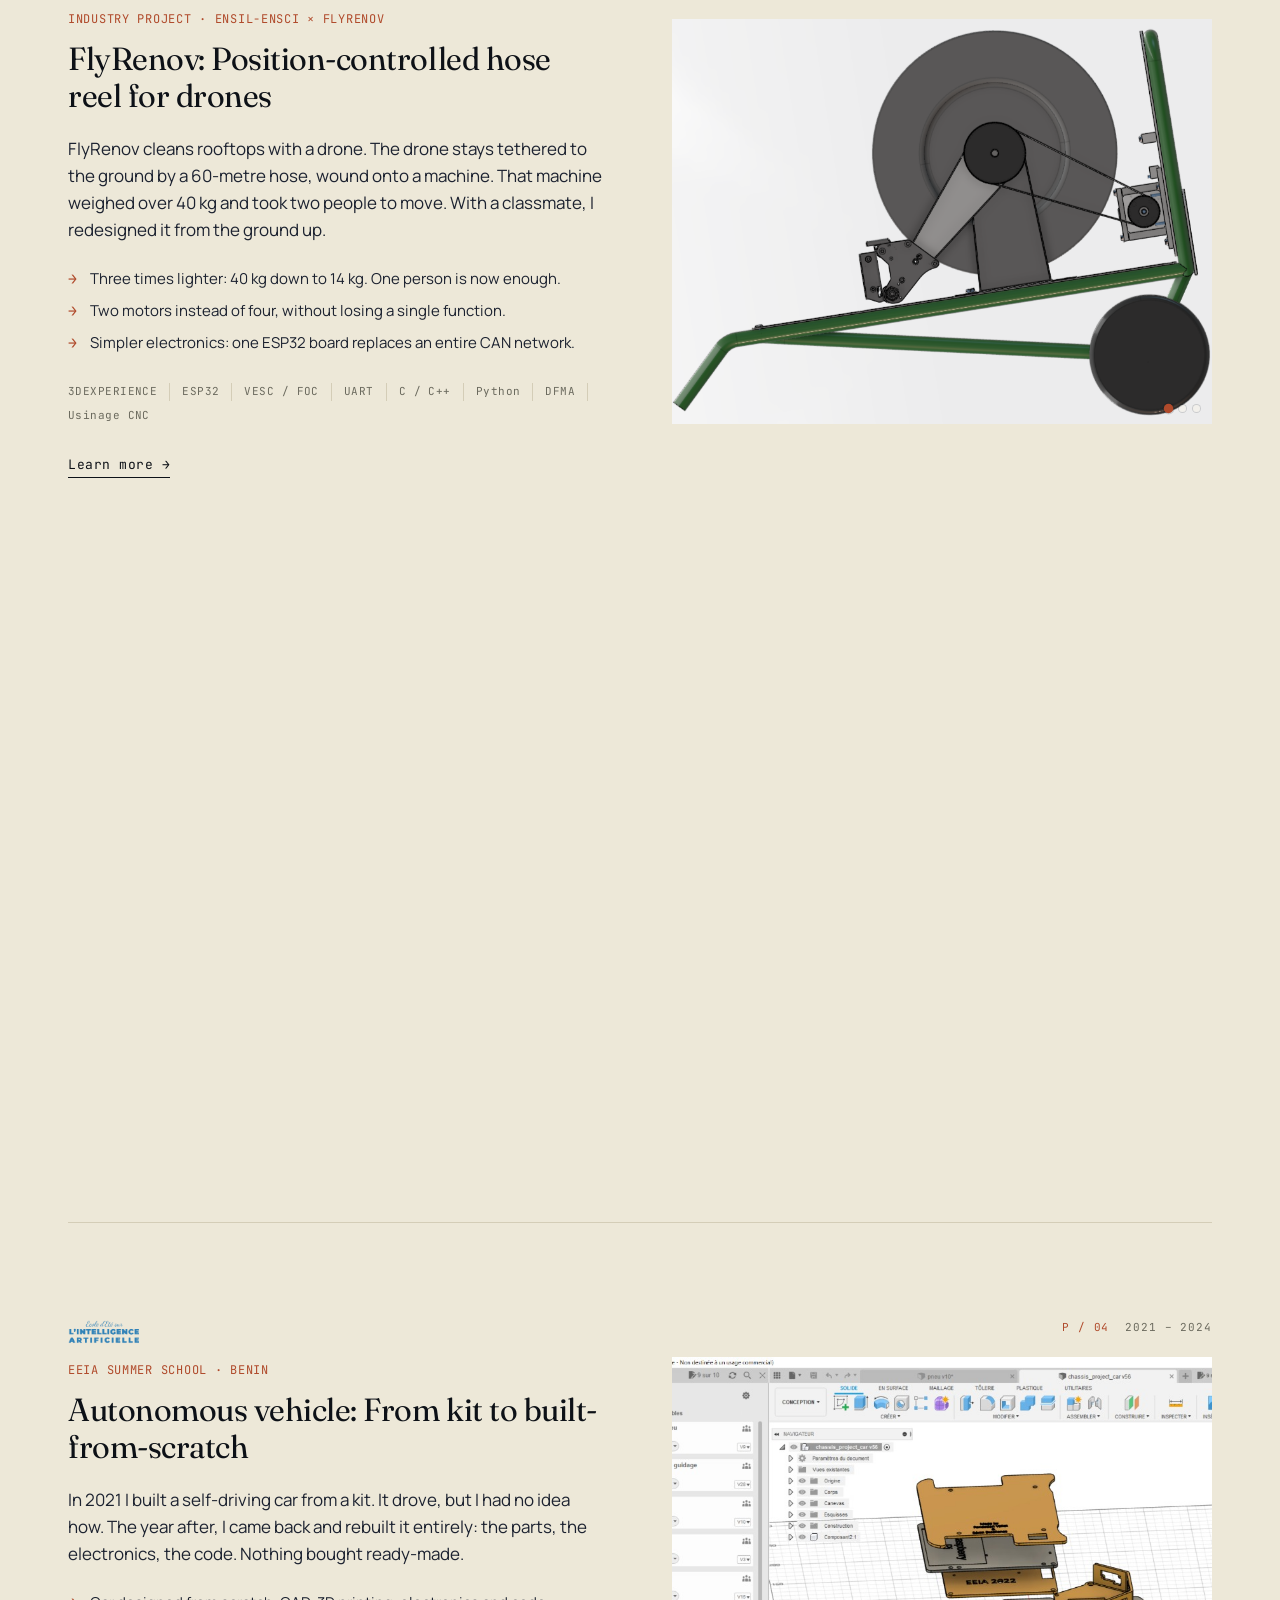
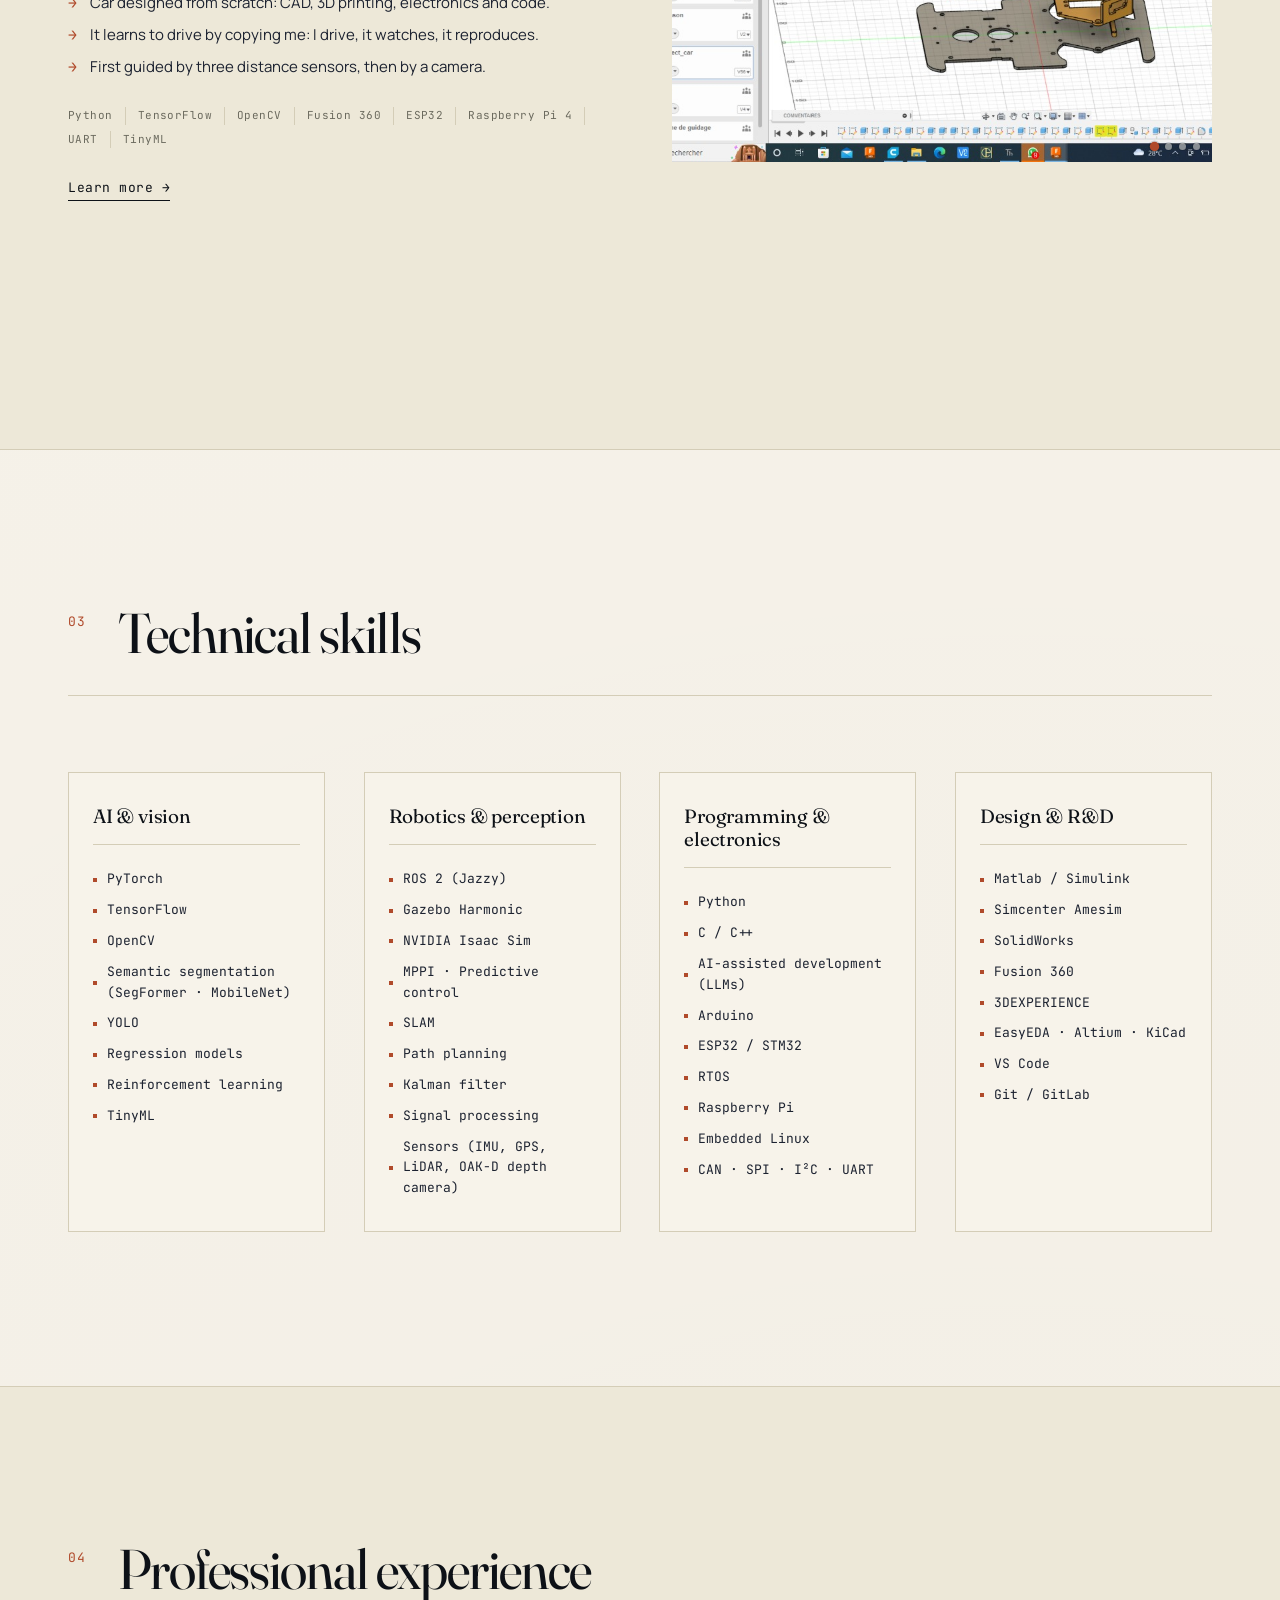
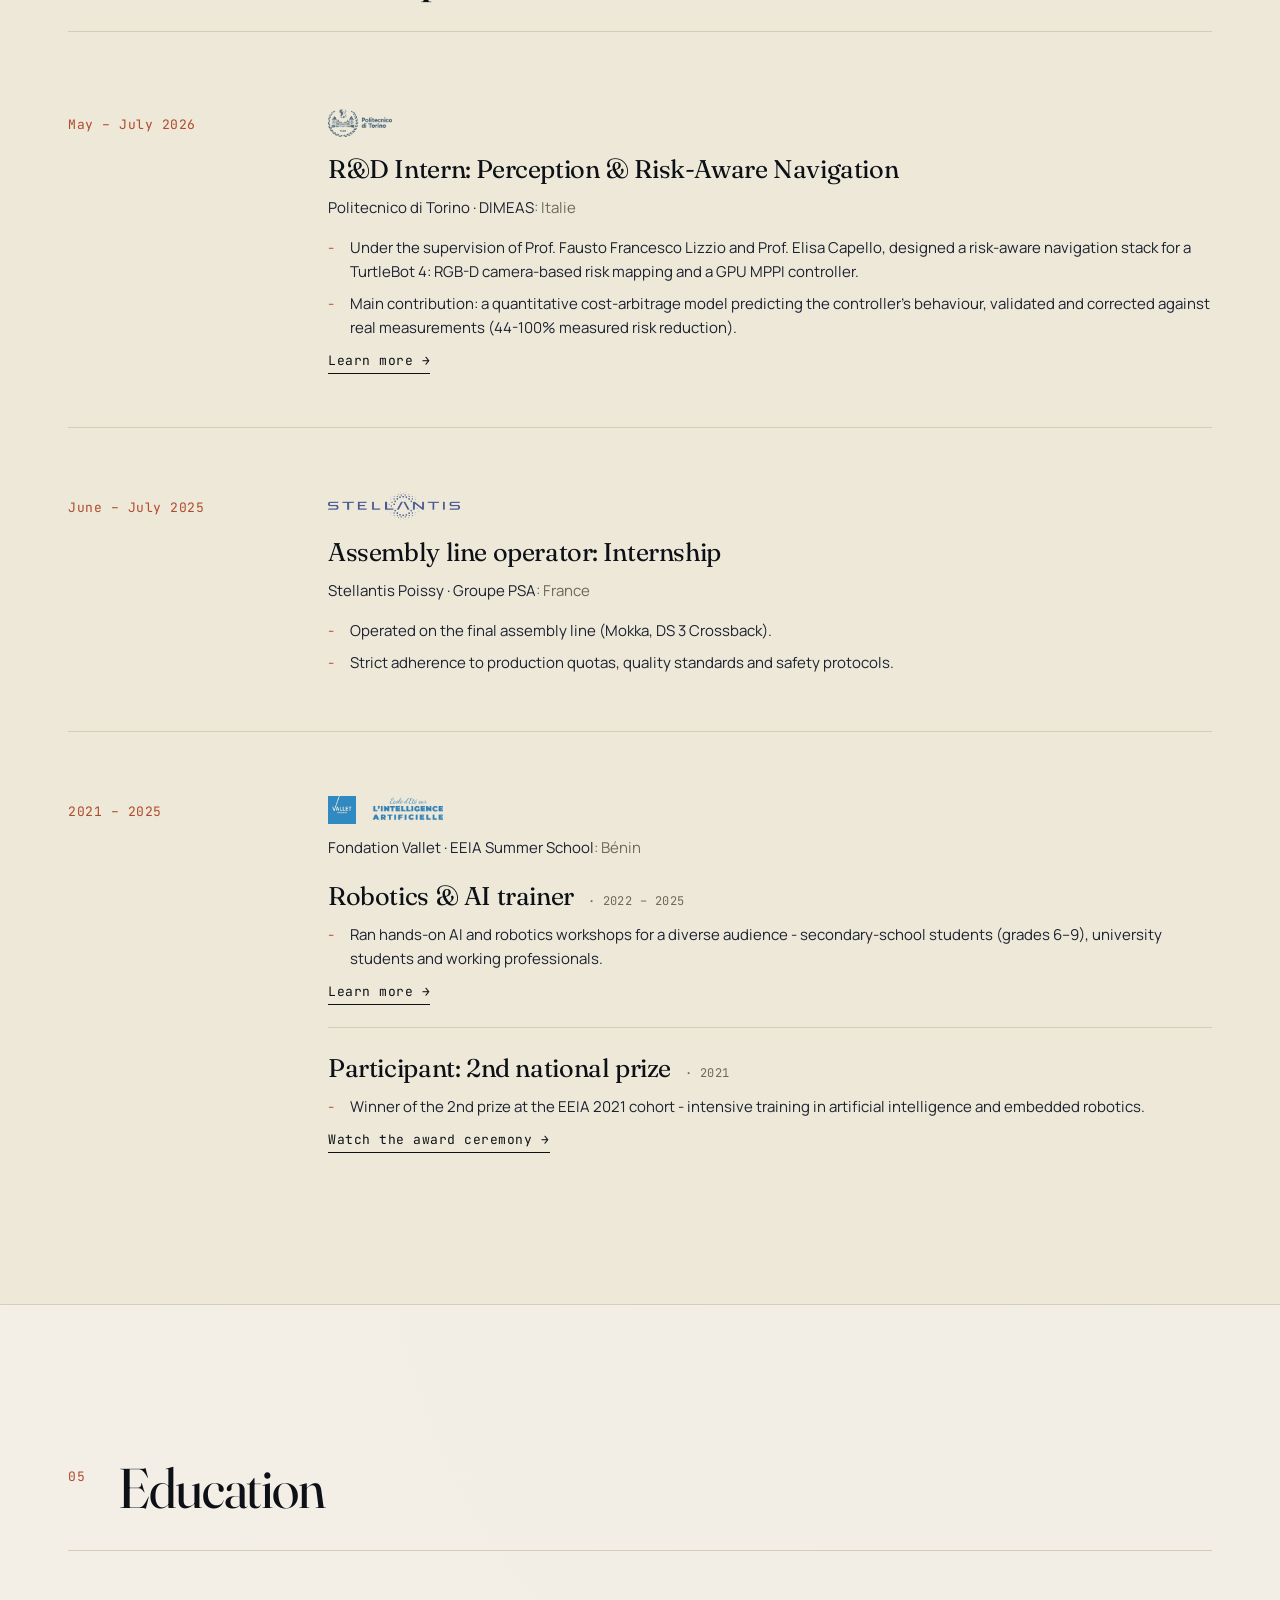
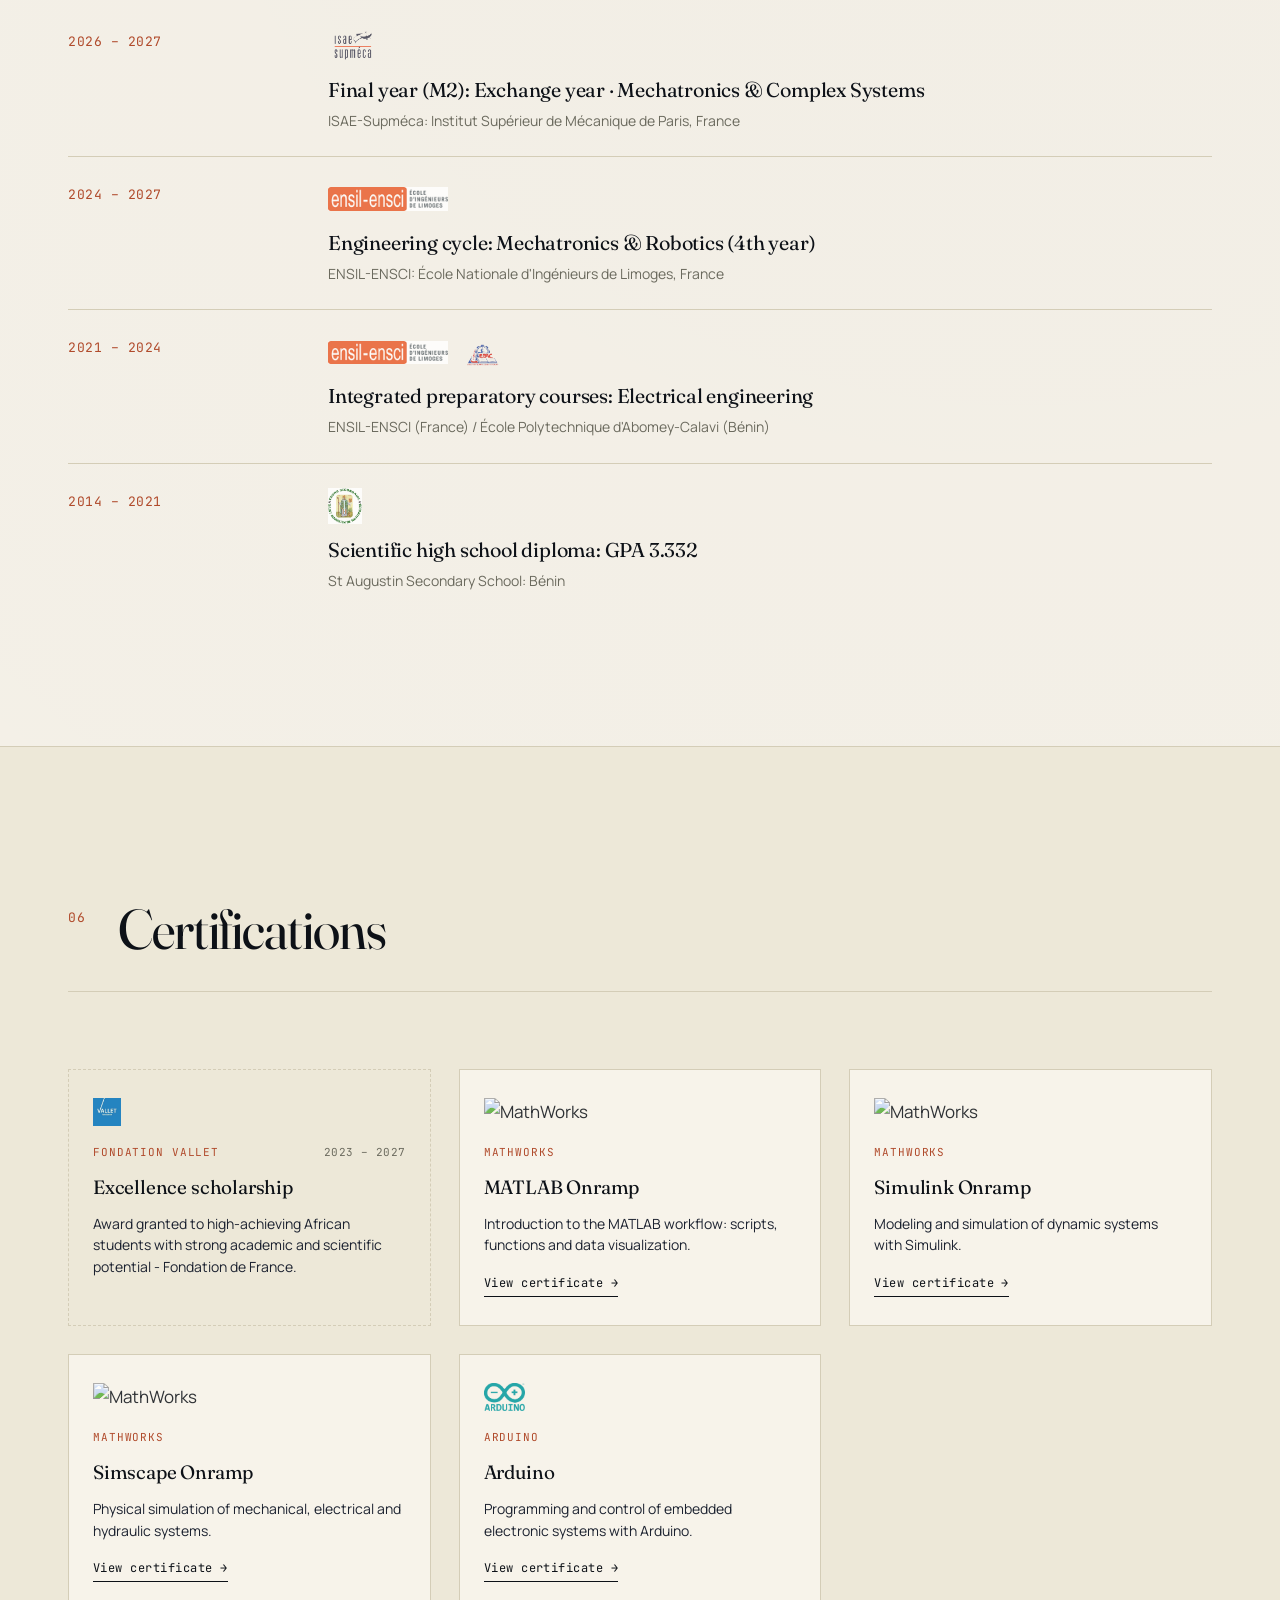
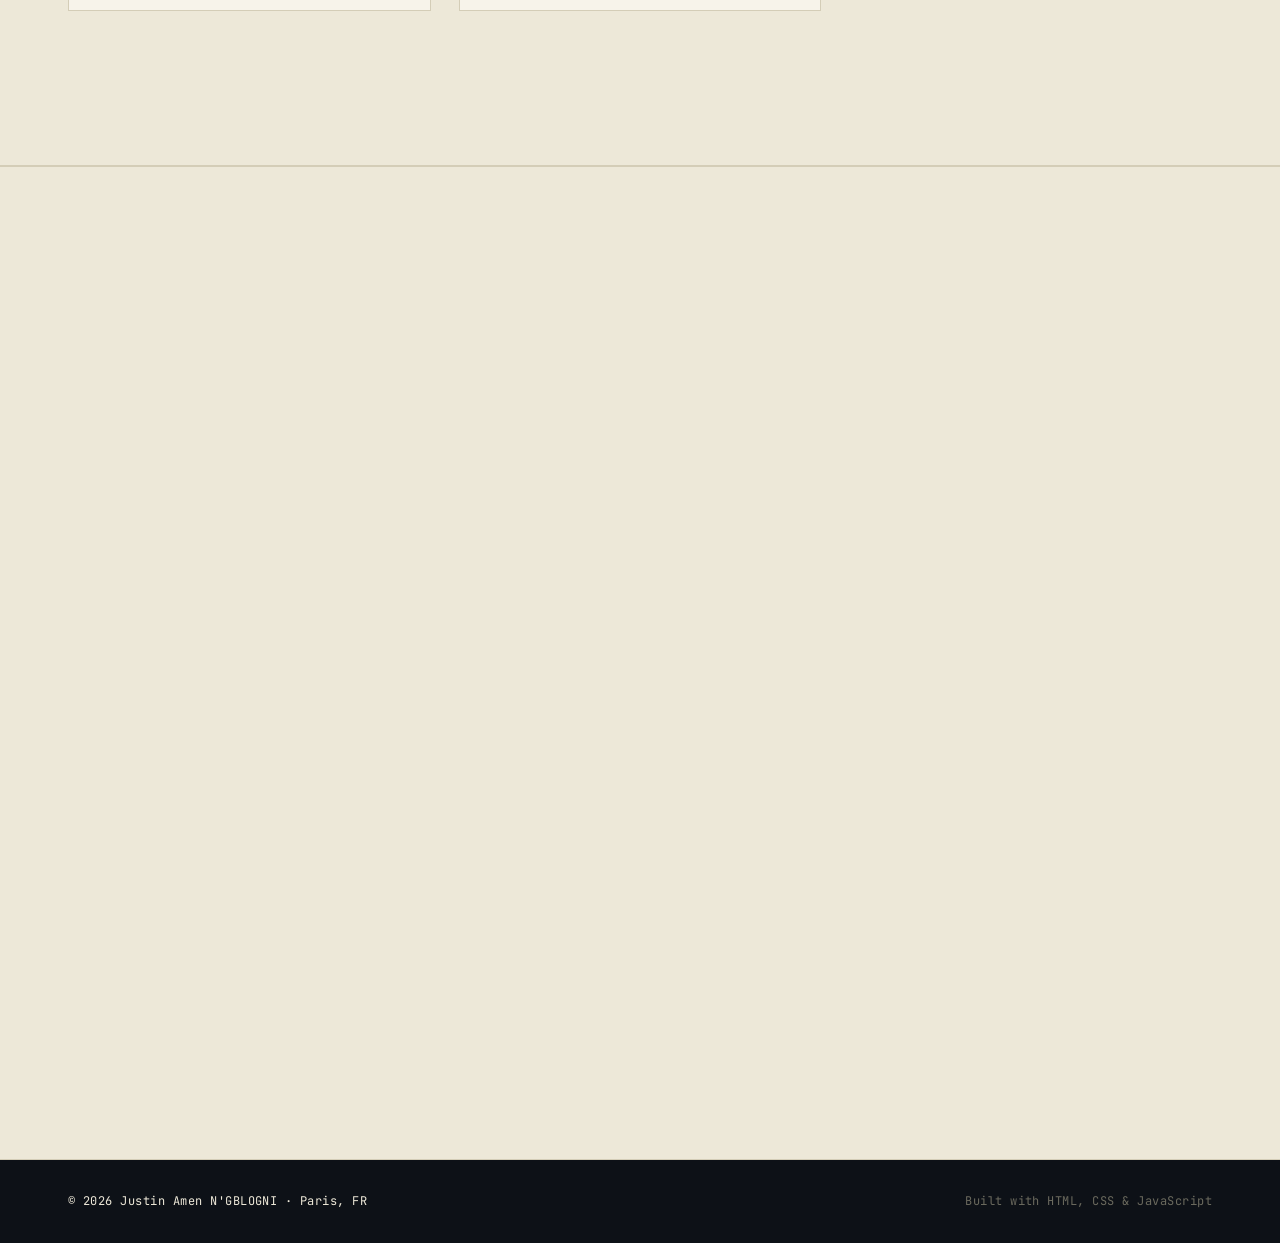
==== commit 5977f4eb: "adding information about Torino intership" ====
--- a/index.html
+++ b/index.html
@@ -125,7 +125,7 @@
 
           <div class="about__body">
             <p class="about__lead" data-i18n="about.lead">Élève-ingénieur en mécatronique passionné par l'Embodied AI : donner à des robots la perception et le contrôle nécessaires pour agir de façon autonome dans le monde réel.</p>
-            <p data-i18n="about.body">Mon travail se situe à la frontière entre la perception et la décision - de la segmentation sémantique embarquée jusqu'au contrôle prédictif sous incertitude. Actuellement au Politecnico di Torino (DIMEAS), je développe une couche de perception sémantique qui permet à un contrôleur MPPI de distinguer ce qui est franchissable de ce qui ne l'est pas. Je rejoins l'ISAE-Supméca ( Mécatronique & systèmes complexes ) à la rentrée 2026 pour mon année d'échange de fin d'études, et je recherche un stage de fin d'études (mars – septembre 2027) au sein d'une équipe de pointe en Embodied AI et robotique.</p>
+            <p data-i18n="about.body">Mon travail se situe à la frontière entre la perception et la décision - de la segmentation sémantique embarquée jusqu'au contrôle prédictif sous incertitude. Au Politecnico di Torino (DIMEAS), j'ai développé une carte de risque par caméra RGB-D et un contrôleur GPU MPPI qui en tient compte, avec un modèle mathématique validé qui prédit son comportement. Je rejoins l'ISAE-Supméca ( Mécatronique & systèmes complexes ) à la rentrée 2026 pour mon année d'échange de fin d'études, et je recherche un stage de fin d'études (mars – septembre 2027) en robotique, perception ou contrôle au sein d'une équipe de pointe en Embodied AI.</p>
 
             <div class="stats">
               <div class="stat">
@@ -168,15 +168,16 @@
           <div class="project__body">
             <img class="project__org-logo" src="assets/images/logos/polito.png" alt="Politecnico di Torino" />
             <p class="project__context" data-i18n="projects.polito.context">Politecnico di Torino · DIMEAS · Italie</p>
-            <h3 class="project__title" data-i18n="projects.polito.title">MPPI sémantique & risk-aware: Navigation autonome d'un UGV</h3>
-            <p class="project__desc" data-i18n="projects.polito.desc">Un contrôleur MPPI classique raisonne sur la seule géométrie : il ignore si un obstacle est franchissable (flaque, feuilles mortes, bordure basse), et il ne voit pas les dangers plats que le LiDAR ne détecte pas (boue, sol mouillé ou glissant). J'ajoute une couche de perception sémantique embarquée qui évalue la traversabilité du terrain et alimente une fonction de coût risk-aware - pour une navigation à la fois plus sûre et moins conservatrice.</p>
+            <h3 class="project__title" data-i18n="projects.polito.title">Navigation risk-aware d'un UGV: Perception, MPPI & modélisation</h3>
+            <p class="project__desc" data-i18n="projects.polito.desc">Un LiDAR 2D ne distingue pas un sol mouillé, de la boue ou un tapis épais d'un sol sec : ce sont des dangers plats en apparence, mais physiquement dangereux. J'ai construit une carte de risque à deux couches (sémantique par caméra + géométrique par profondeur) et un contrôleur GPU MPPI qui arbitre entre avancer vite et éviter le danger. Le point fort : un modèle mathématique du comportement du contrôleur, dérivé, testé contre les mesures réelles, corrigé, puis revalidé.</p>
             <ul class="project__results">
-              <li data-i18n="projects.polito.r1">Pipeline de segmentation sémantique - benchmark SegFormer / MobileNet / YOLO pour le déploiement temps réel sur Raspberry Pi</li>
-              <li data-i18n="projects.polito.r2">Coût de traversabilité risk-aware injecté dans le MPPI - distingue obstacle infranchissable et terrain franchissable</li>
-              <li data-i18n="projects.polito.r3">Environnements urbains aux configurations complexes simulés sous Gazebo Harmonic + ROS 2 Jazzy (TurtleBot 4, LiDAR + caméra de profondeur OAK-D)</li>
+              <li data-i18n="projects.polito.r1">Carte de risque à deux couches (sémantique YOLO26 + géométrique) publiée en temps réel sur ROS 2 - YOLO26 retenu pour un déploiement embarqué sans GPU (≈46 FPS vs 7-10 FPS sur CPU)</li>
+              <li data-i18n="projects.polito.r2">Contrôleur GPU risk-aware MPPI (5120 trajectoires/cycle, 14 Hz) - un modèle d'arbitrage de coût dérivé puis validé prédit le seuil exact où le robot passe de « traverser » à « contourner »</li>
+              <li data-i18n="projects.polito.r3">Réduction mesurée de l'exposition au risque réel : 44 % en traversée forcée, 100 % en zone évitable - pour un surcoût de seulement 2-9 % en distance et en temps</li>
+              <li data-i18n="projects.polito.r4">Démonstration sur TurtleBot 4 physique, piloté par une carte de risque injectée directement dans le costmap</li>
             </ul>
             <ul class="project__stack">
-              <li>ROS 2 Jazzy</li><li>Gazebo Harmonic</li><li>C++</li><li>Python</li><li>PyTorch</li><li>Segmentation sémantique</li><li>MPPI</li><li>TurtleBot 4</li>
+              <li>ROS 2 Jazzy</li><li>Gazebo Harmonic</li><li>C++ / CUDA</li><li>Python</li><li>PyTorch</li><li>Segmentation sémantique</li><li>MPPI-Generic (GPU)</li><li>TurtleBot 4</li>
             </ul>
             <div class="project__links">
               <a href="assets/projects/mppi.html" class="link-arrow" data-i18n="projects.cta_details">En savoir plus →</a>
@@ -369,11 +370,11 @@
             </div>
             <div class="timeline__body">
               <img class="timeline__org-logo" src="assets/images/logos/polito.png" alt="Politecnico di Torino" />
-              <h3 class="timeline__role" data-i18n="experience.polito.role">Stagiaire R&D: Robotique autonome</h3>
+              <h3 class="timeline__role" data-i18n="experience.polito.role">Stagiaire R&D: Perception & navigation risk-aware</h3>
               <p class="timeline__company">Politecnico di Torino · DIMEAS<span class="timeline__loc">: Italie</span></p>
               <ul class="timeline__points">
-                <li data-i18n="experience.polito.p1">Développement d'un contrôleur risk-aware MPPI (Model Predictive Path Integral) pour la navigation autonome d'un UGV.</li>
-                <li data-i18n="experience.polito.p2">Implémentation en C++ / ROS 2, validation en simulation et étude des performances sous incertitude.</li>
+                <li data-i18n="experience.polito.p1">Sous la supervision des Prof. Fausto Francesco Lizzio et Elisa Capello, conception d'une chaîne de navigation risk-aware pour TurtleBot 4 : carte de risque par caméra RGB-D et contrôleur GPU MPPI.</li>
+                <li data-i18n="experience.polito.p2">Contribution principale : un modèle mathématique d'arbitrage de coût prédisant le comportement du contrôleur, validé et corrigé contre des mesures réelles (réduction du risque de 44-100 % démontrée).</li>
               </ul>
               <p class="timeline__link">
                 <a href="assets/projects/mppi.html" class="link-arrow" data-i18n="projects.cta_details">En savoir plus →</a>
@@ -580,7 +581,7 @@
           <h2 class="section__title" data-i18n="contact.heading">Travaillons ensemble</h2>
         </header>
 
-        <p class="contact__lead" data-i18n="contact.lead">À la recherche d'un stage de fin d'études en robotique, automatisation ou IA embarquée - disponible de mars à septembre 2027, mobilité internationale.</p>
+        <p class="contact__lead" data-i18n="contact.lead">Fort d'un stage en perception et contrôle risk-aware au Politecnico di Torino, je recherche un stage de fin d'études en robotique, perception ou contrôle - disponible de mars à septembre 2027, mobilité internationale.</p>
 
         <div class="contact__links">
           <a href="mailto:justin.ngblogni@etu.unilim.fr" class="contact-link">
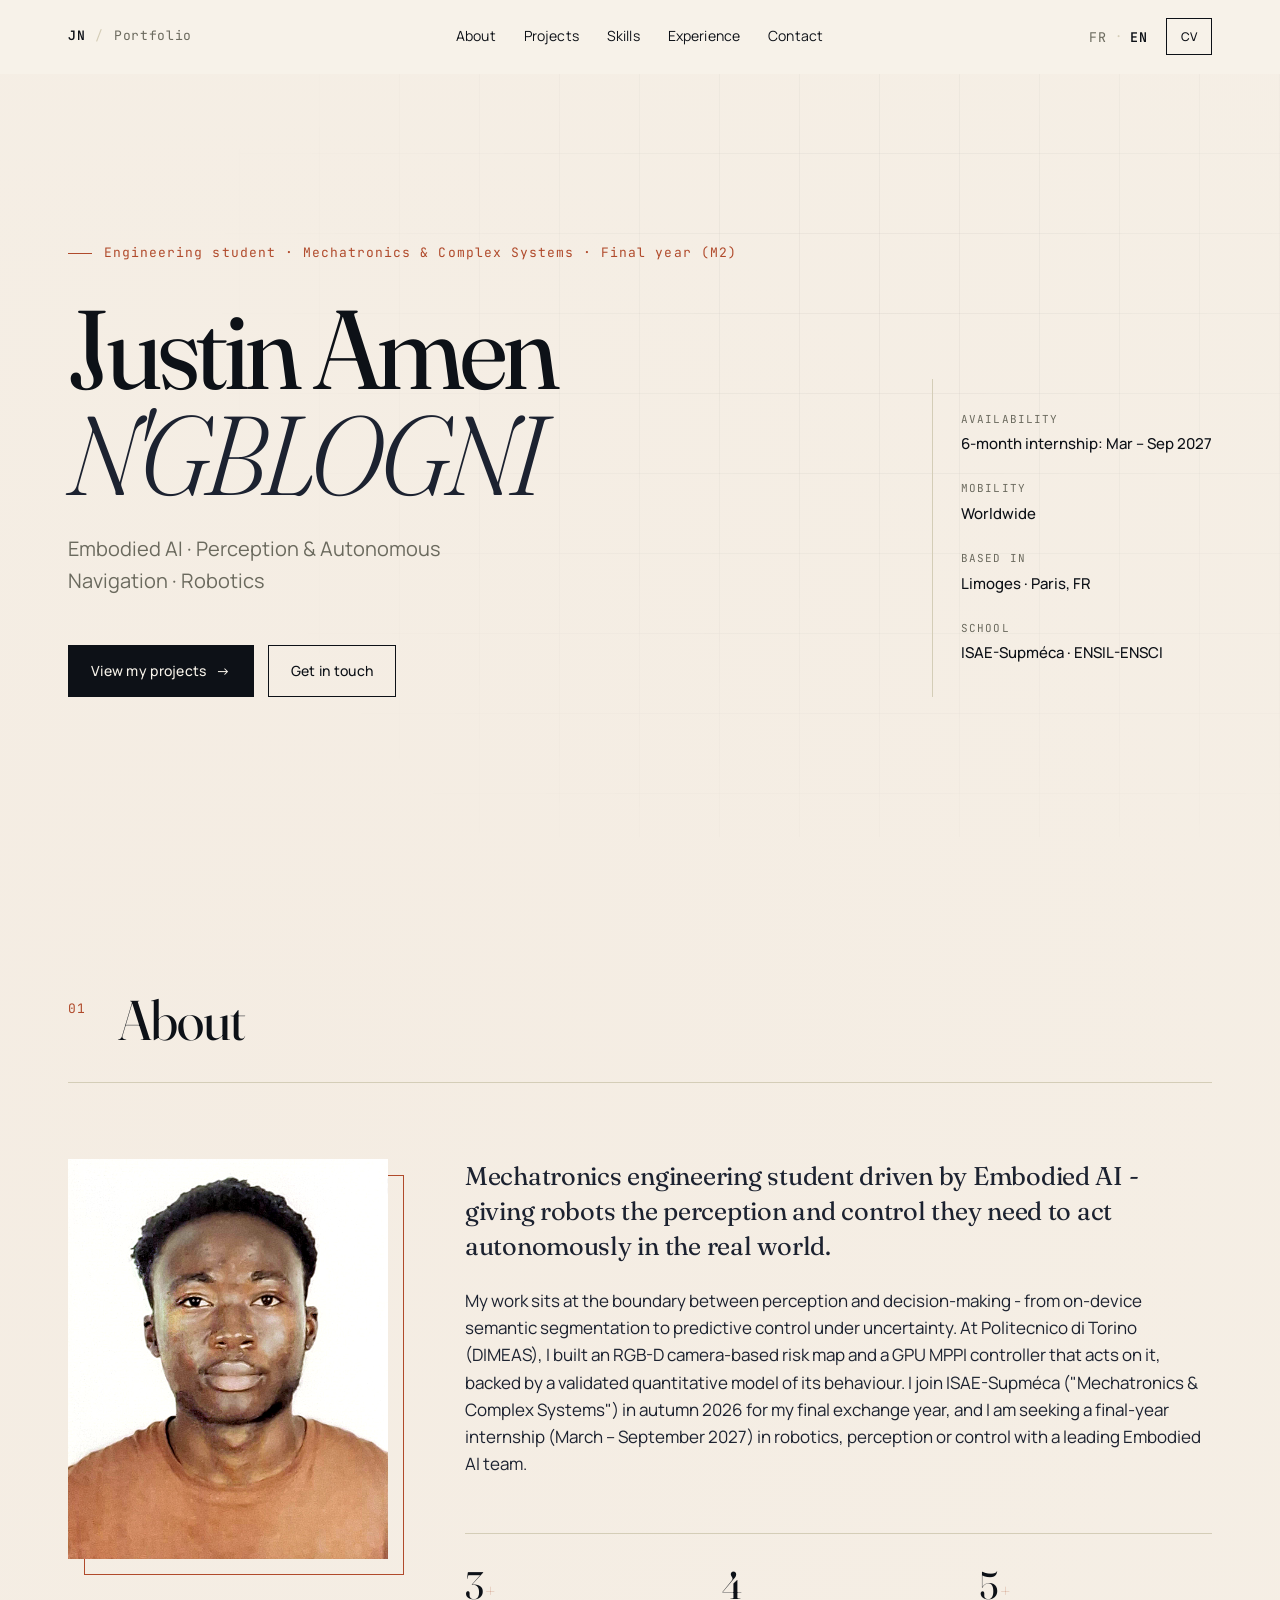
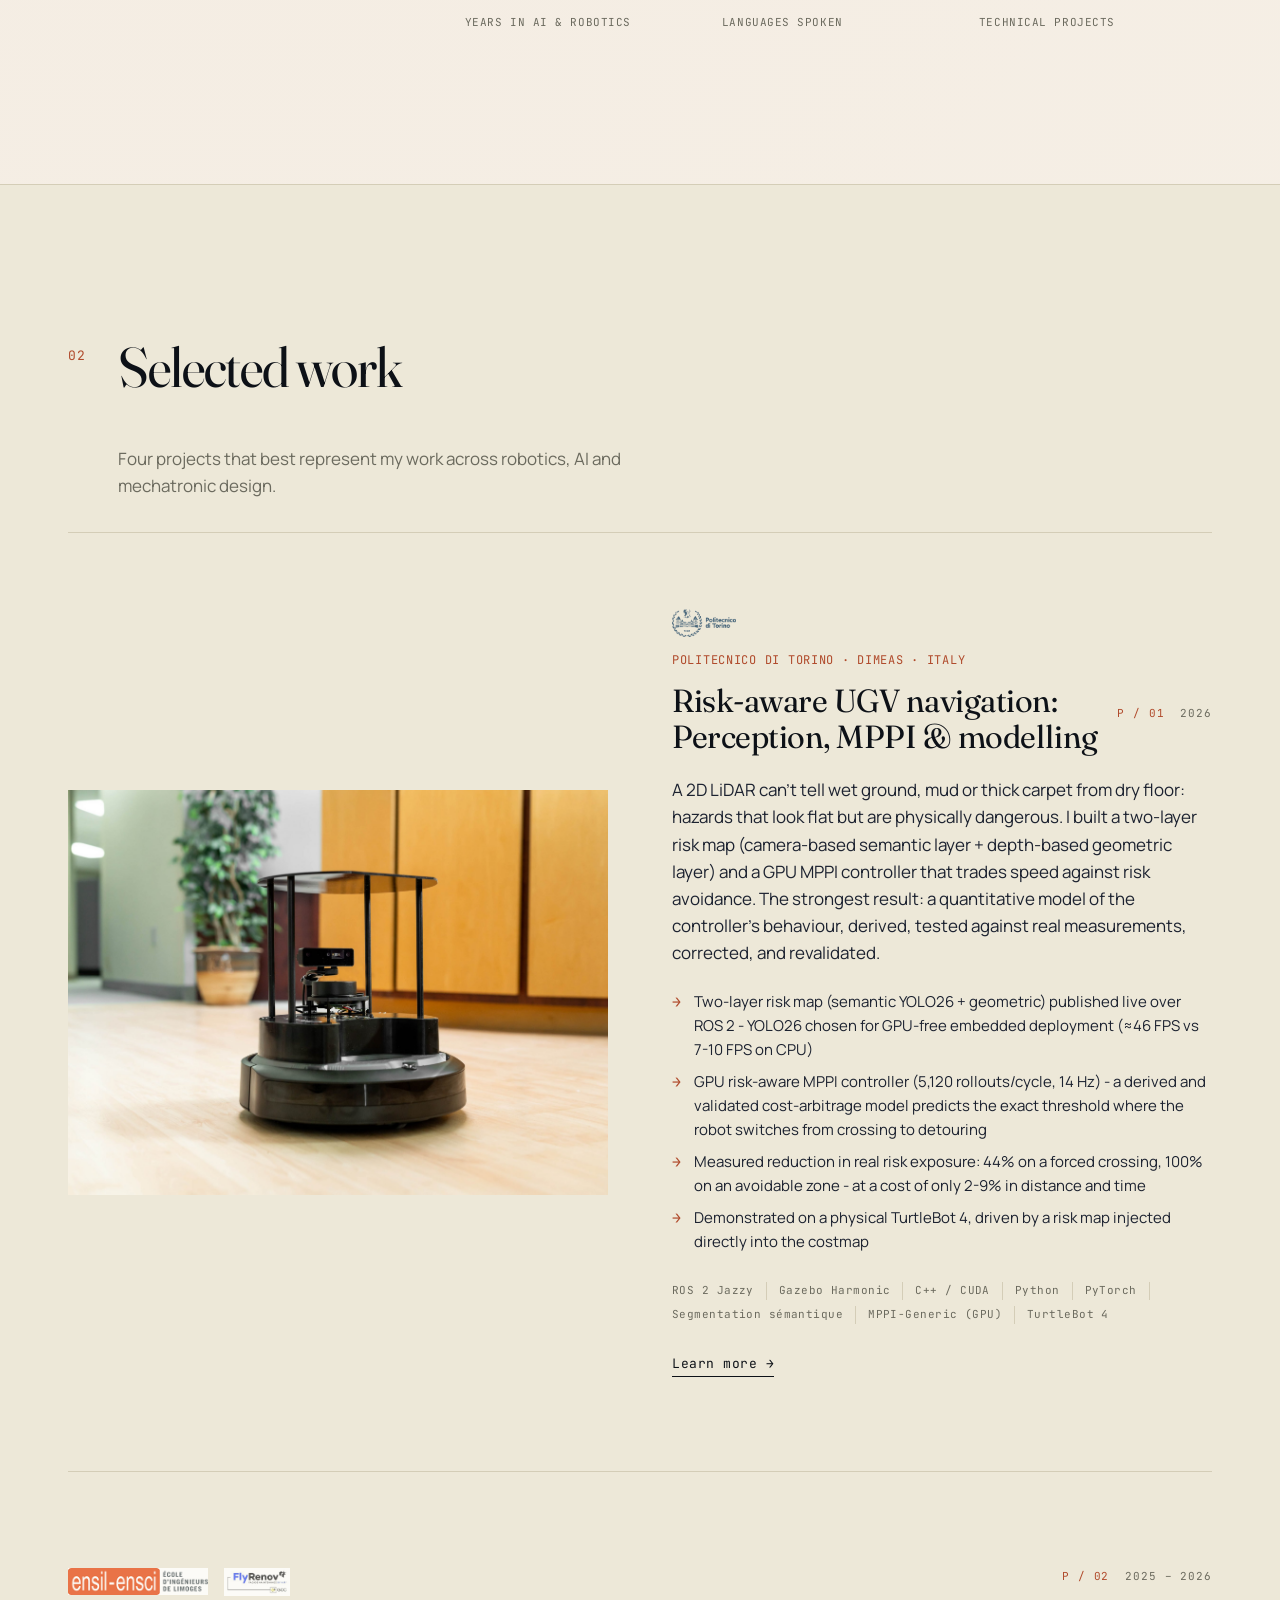
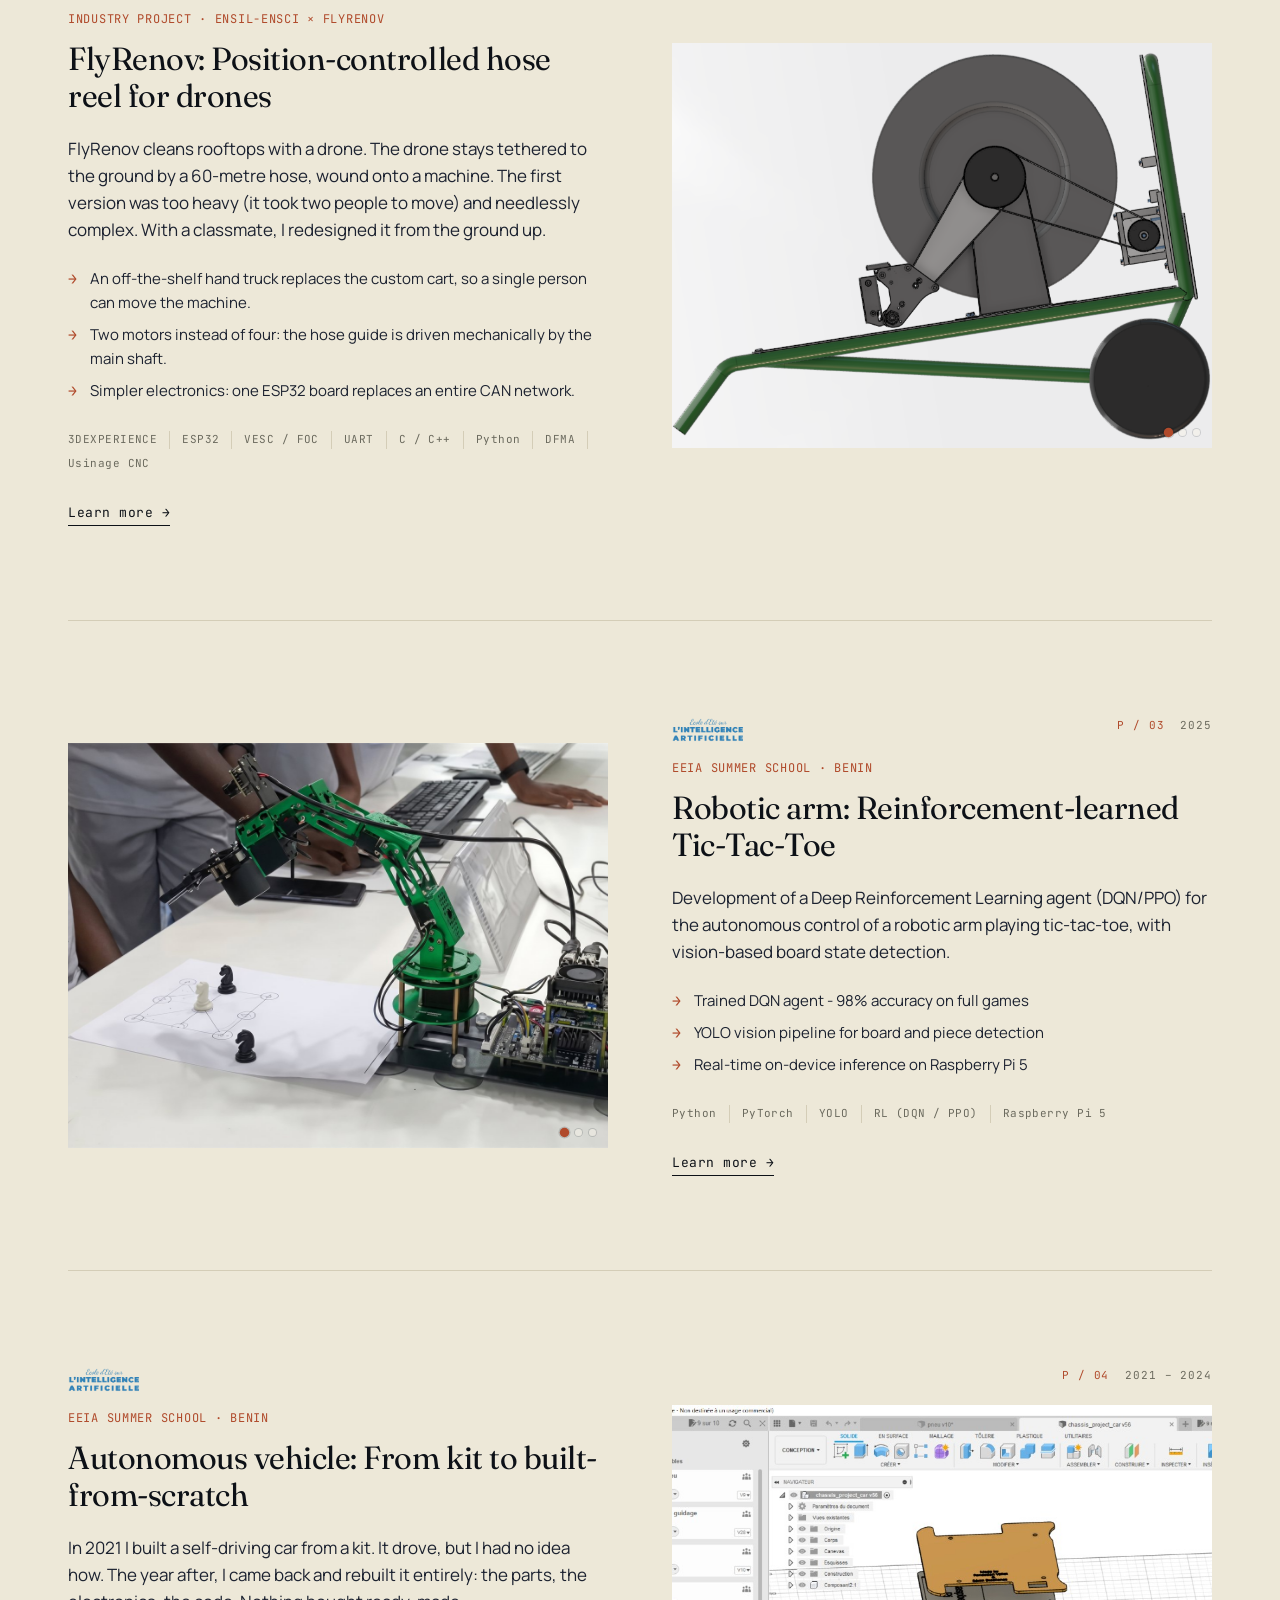
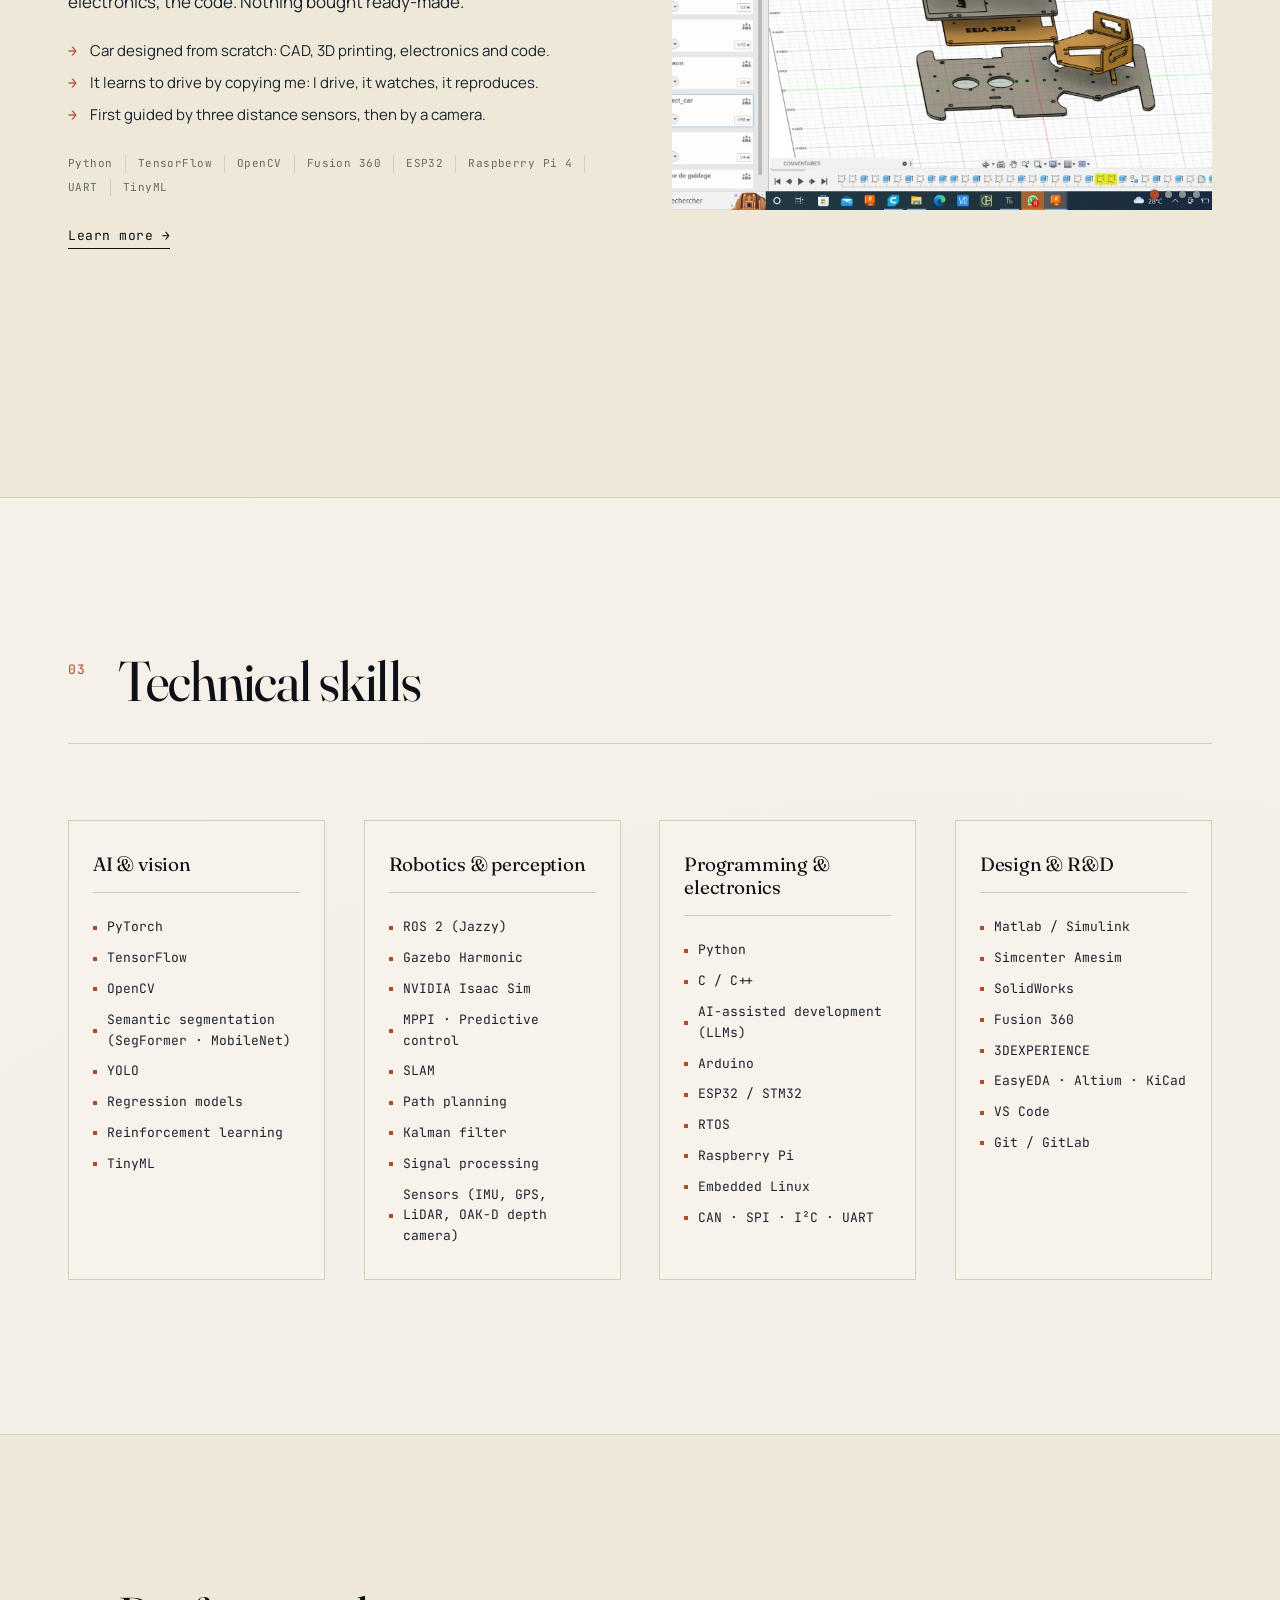
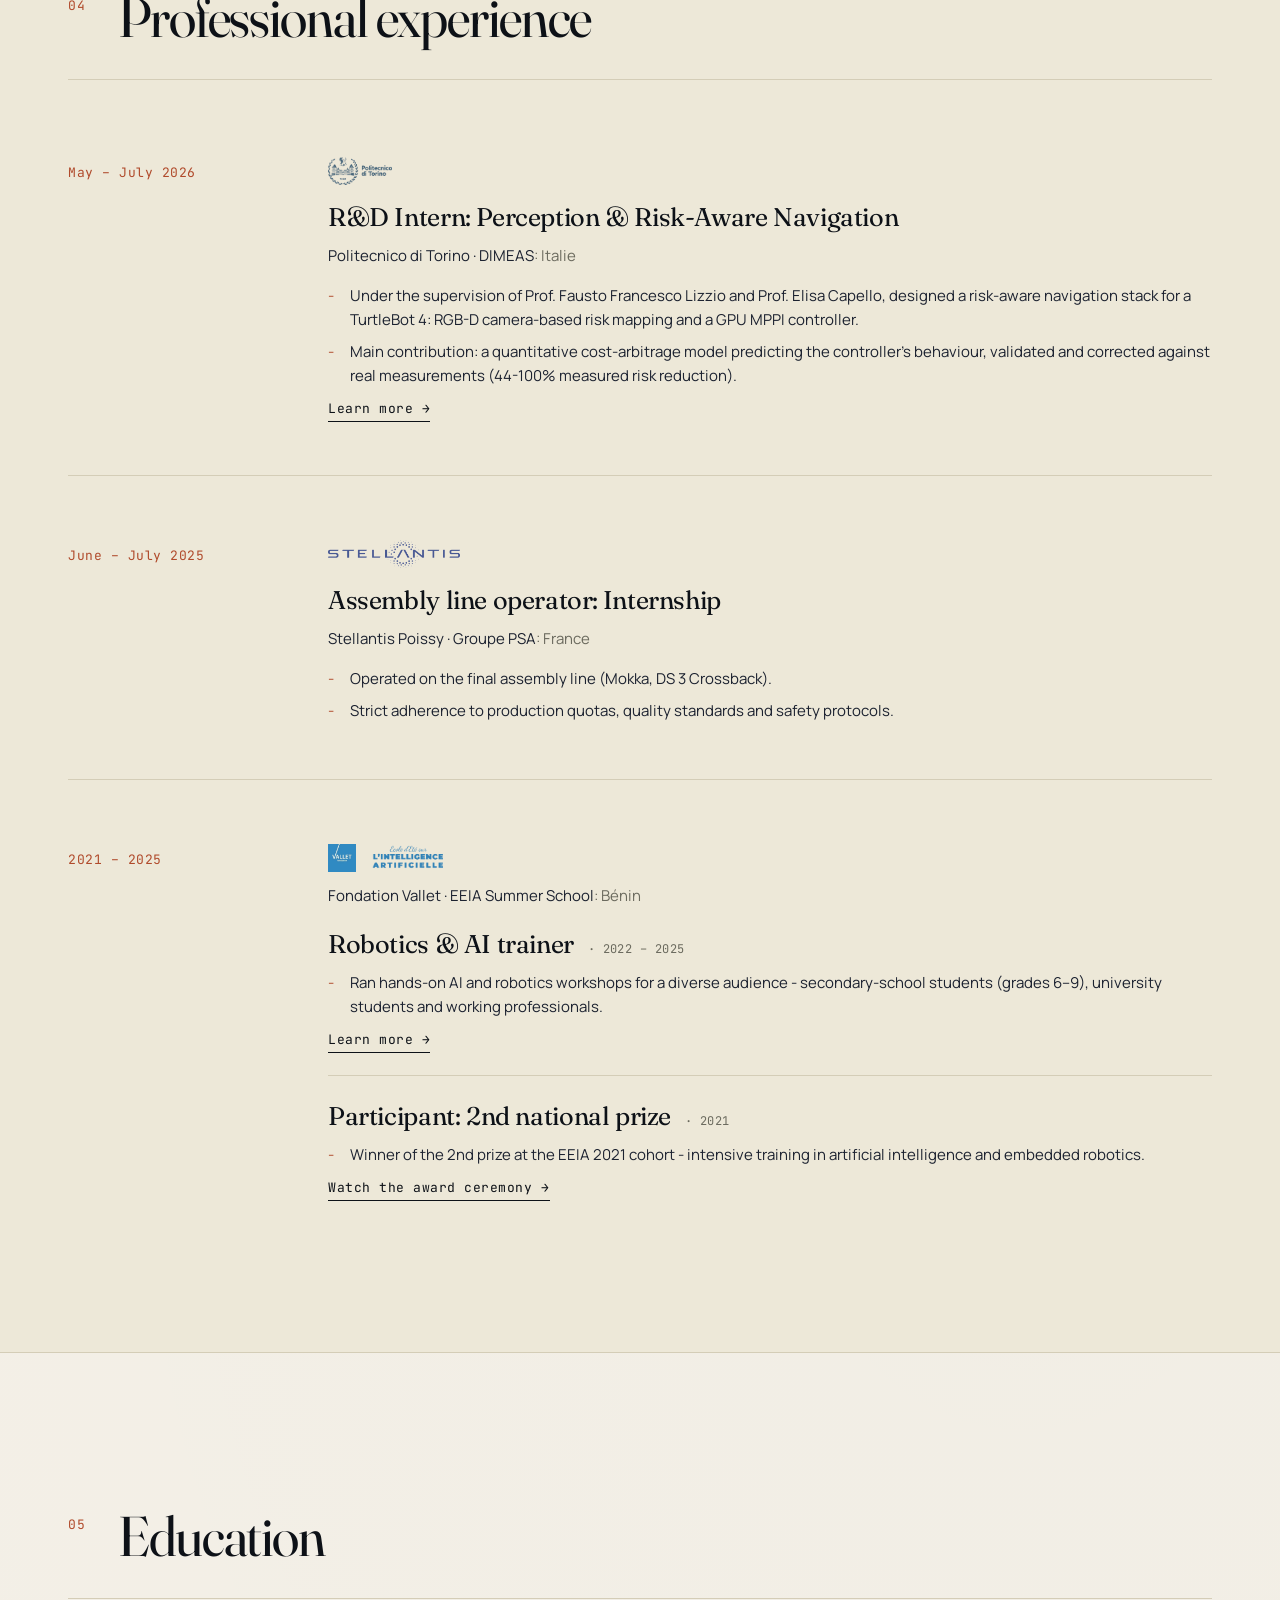
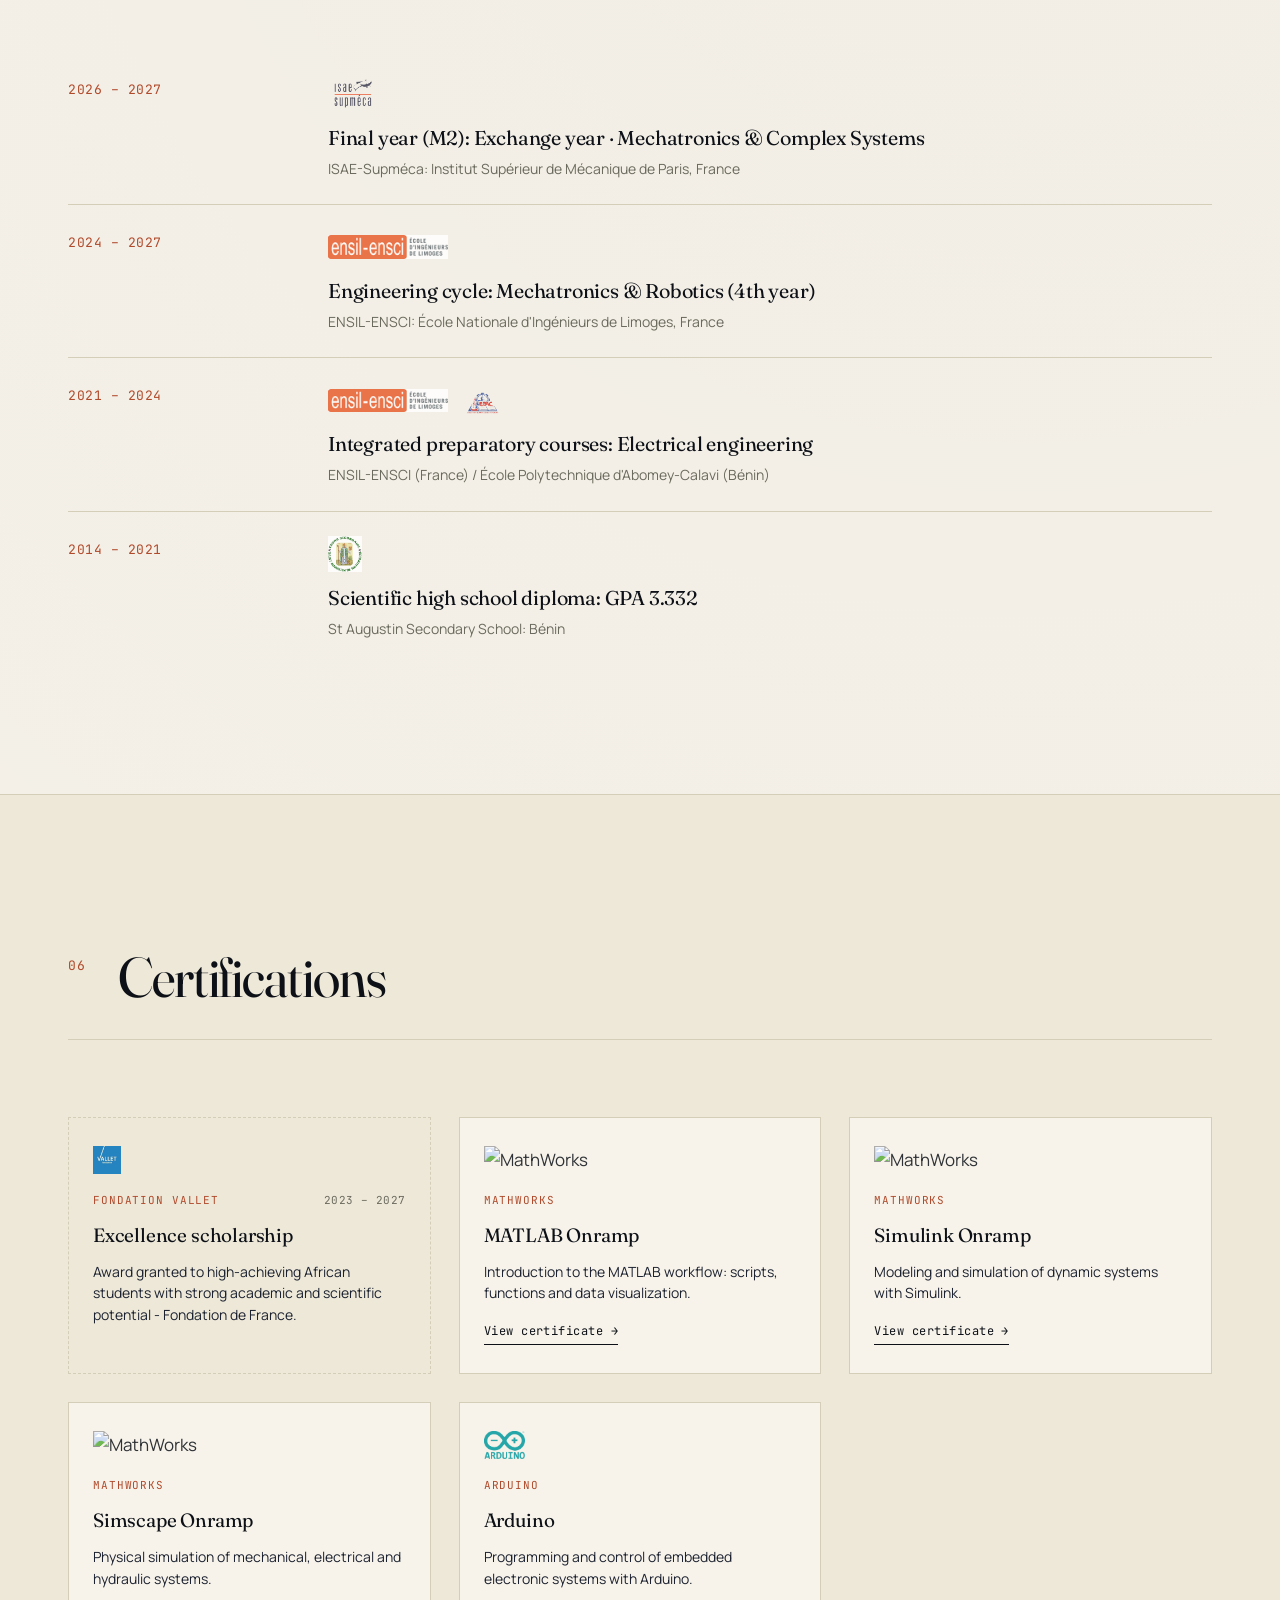
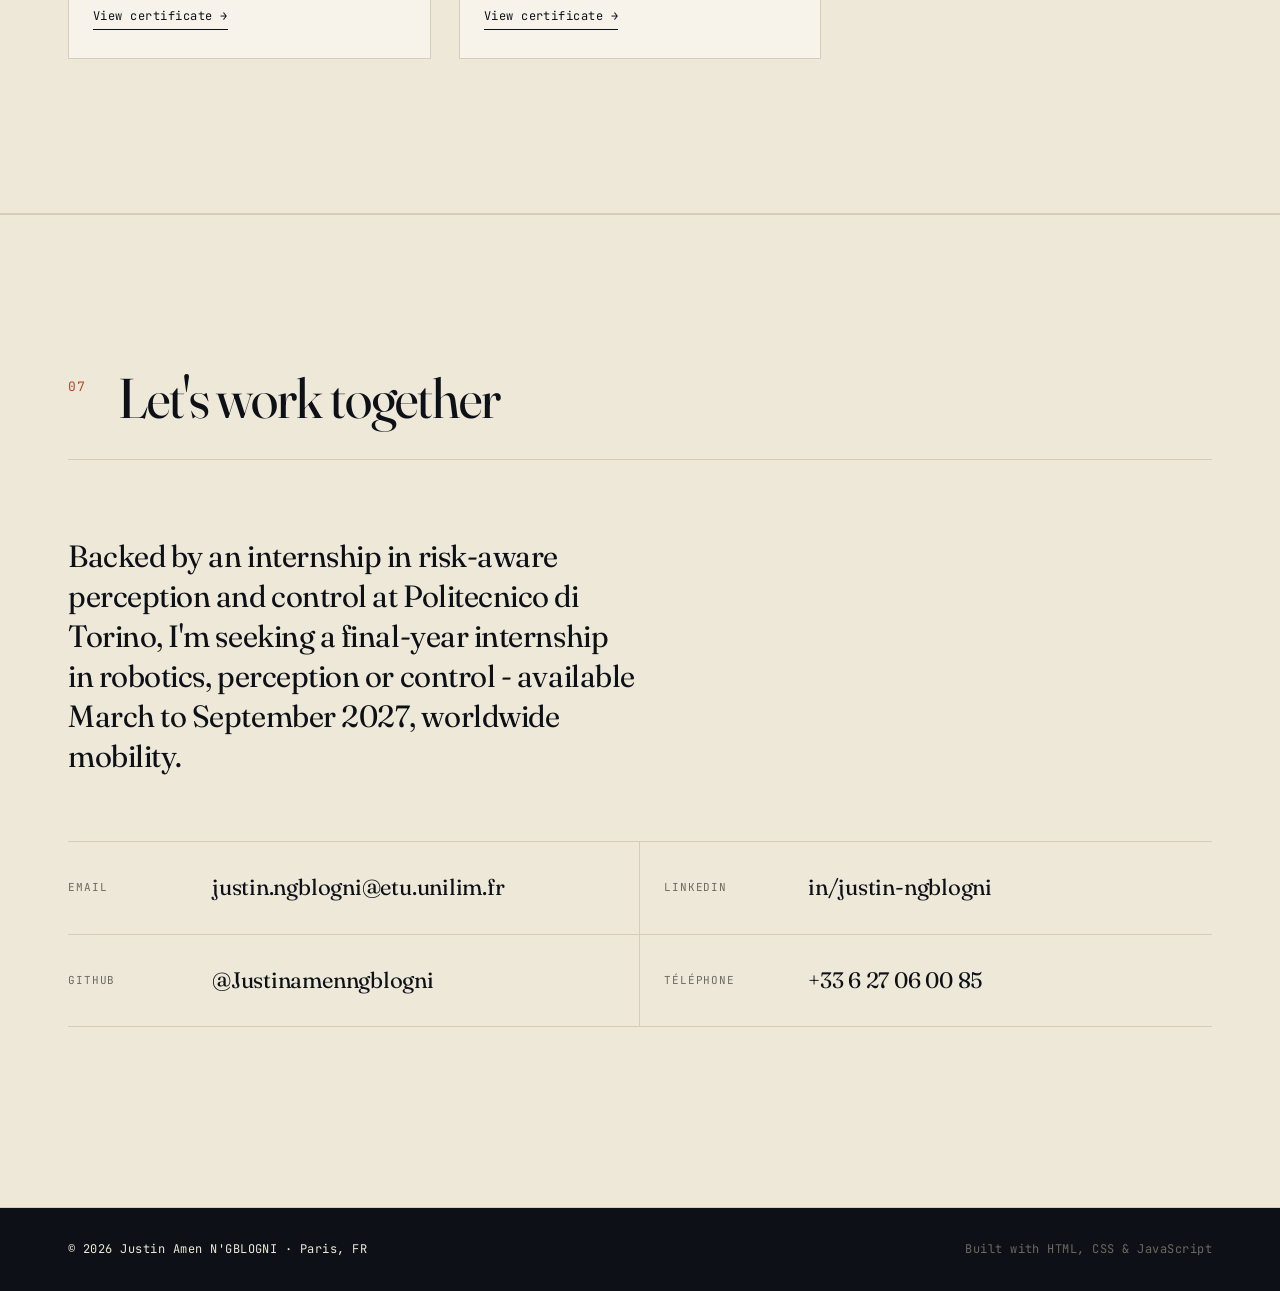
==== commit ddc6992c: "updating  flyrenov details and resume" ====
--- a/index.html
+++ b/index.html
@@ -211,10 +211,10 @@
             </div>
             <p class="project__context" data-i18n="projects.flyrenov.context">Projet industriel · ENSIL-ENSCI × FlyRenov</p>
             <h3 class="project__title" data-i18n="projects.flyrenov.title">FlyRenov: Enrouleur de tuyau asservi pour drone</h3>
-            <p class="project__desc" data-i18n="projects.flyrenov.desc">L'entreprise FlyRenov nettoie les toitures avec un drone. Le drone reste relié au sol par un tuyau de 60 mètres, enroulé sur une machine. Cette machine pesait plus de 40 kg et il fallait être deux pour la déplacer. Avec un camarade, nous l'avons reconçue entièrement.</p>
+            <p class="project__desc" data-i18n="projects.flyrenov.desc">L'entreprise FlyRenov nettoie les toitures avec un drone. Le drone reste relié au sol par un tuyau de 60 mètres, enroulé sur une machine. La première version était trop lourde (il fallait être deux pour la déplacer) et inutilement complexe. Avec un camarade, nous l'avons reconçue entièrement.</p>
             <ul class="project__results">
-              <li data-i18n="projects.flyrenov.r1">Trois fois plus légère : 40 kg à 14 kg. Une seule personne suffit.</li>
-              <li data-i18n="projects.flyrenov.r2">Deux moteurs au lieu de quatre, sans perdre aucune fonction.</li>
+              <li data-i18n="projects.flyrenov.r1">Un diable du commerce remplace le chariot sur mesure, pour qu'une seule personne puisse déplacer la machine.</li>
+              <li data-i18n="projects.flyrenov.r2">Deux moteurs au lieu de quatre : la répartition du tuyau est entraînée mécaniquement par l'axe principal.</li>
               <li data-i18n="projects.flyrenov.r3">Électronique simplifiée : une carte ESP32 remplace tout un réseau CAN.</li>
             </ul>
             <ul class="project__stack">
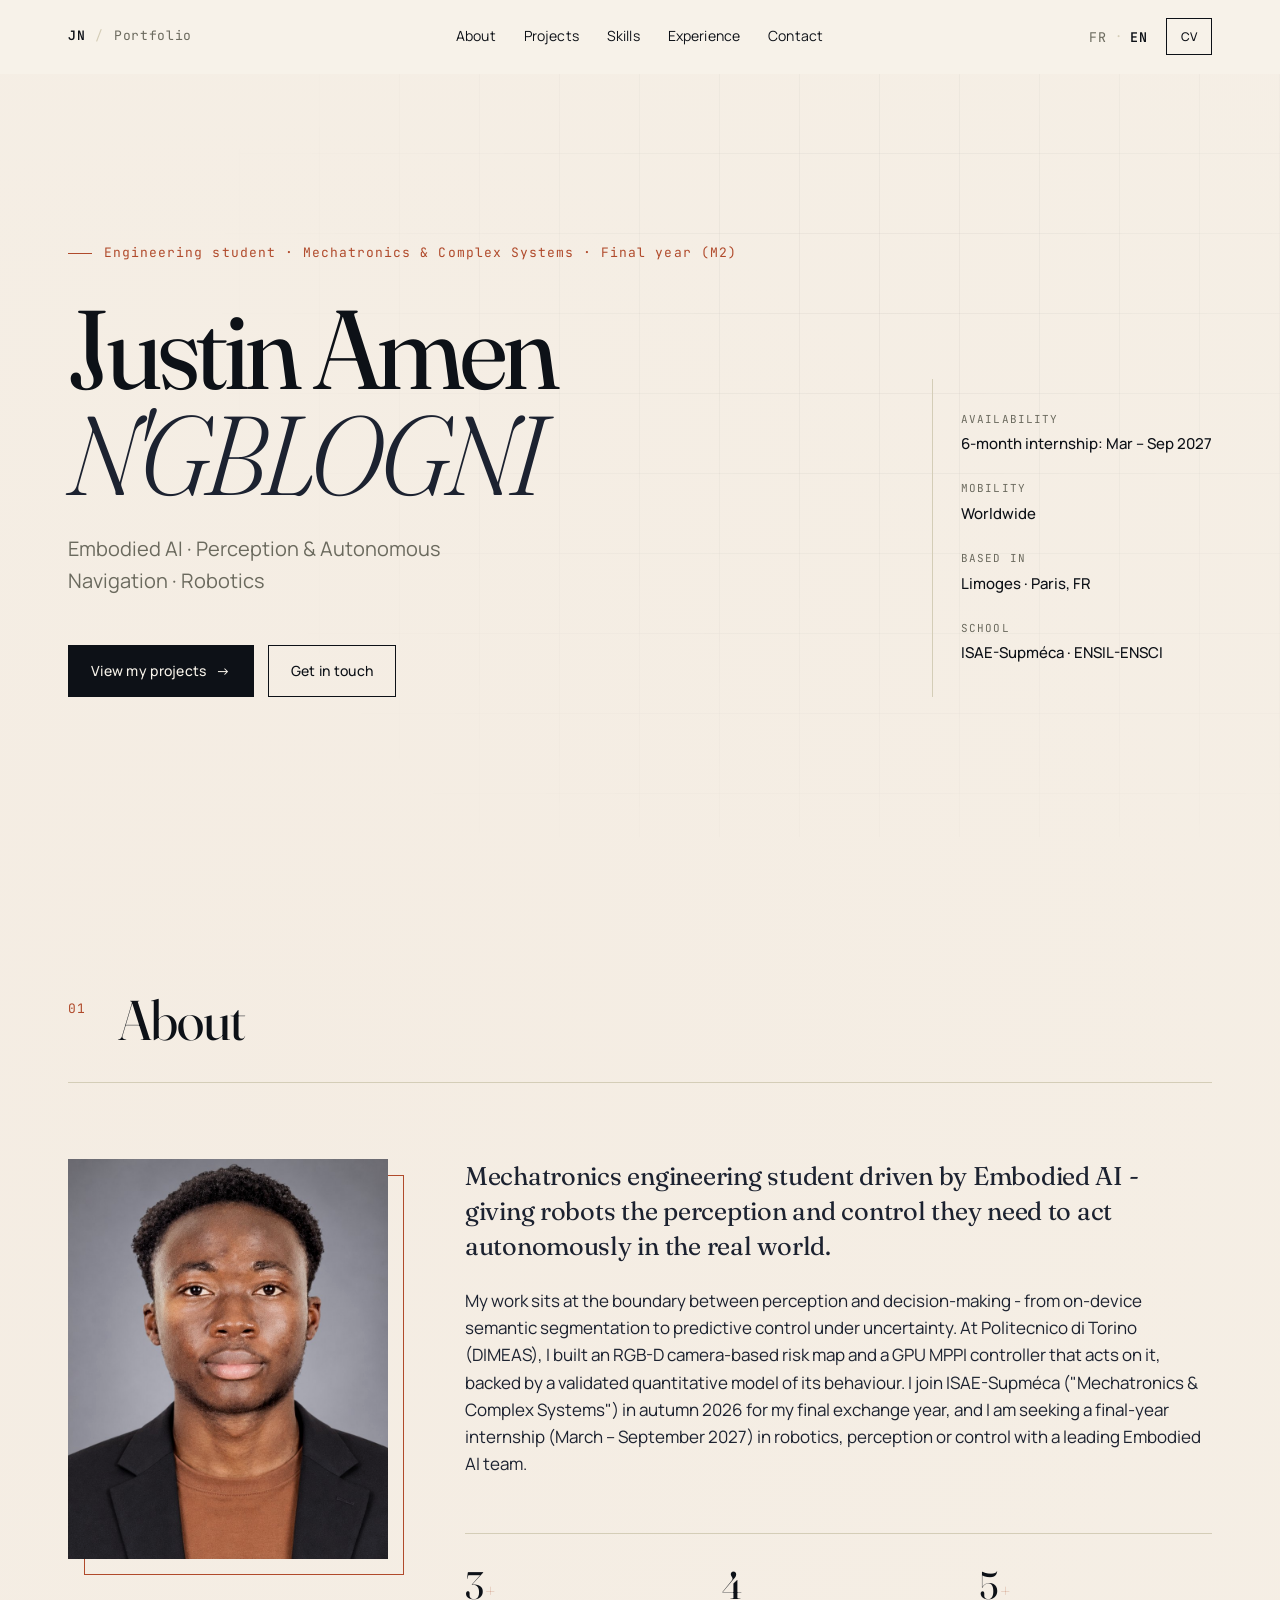
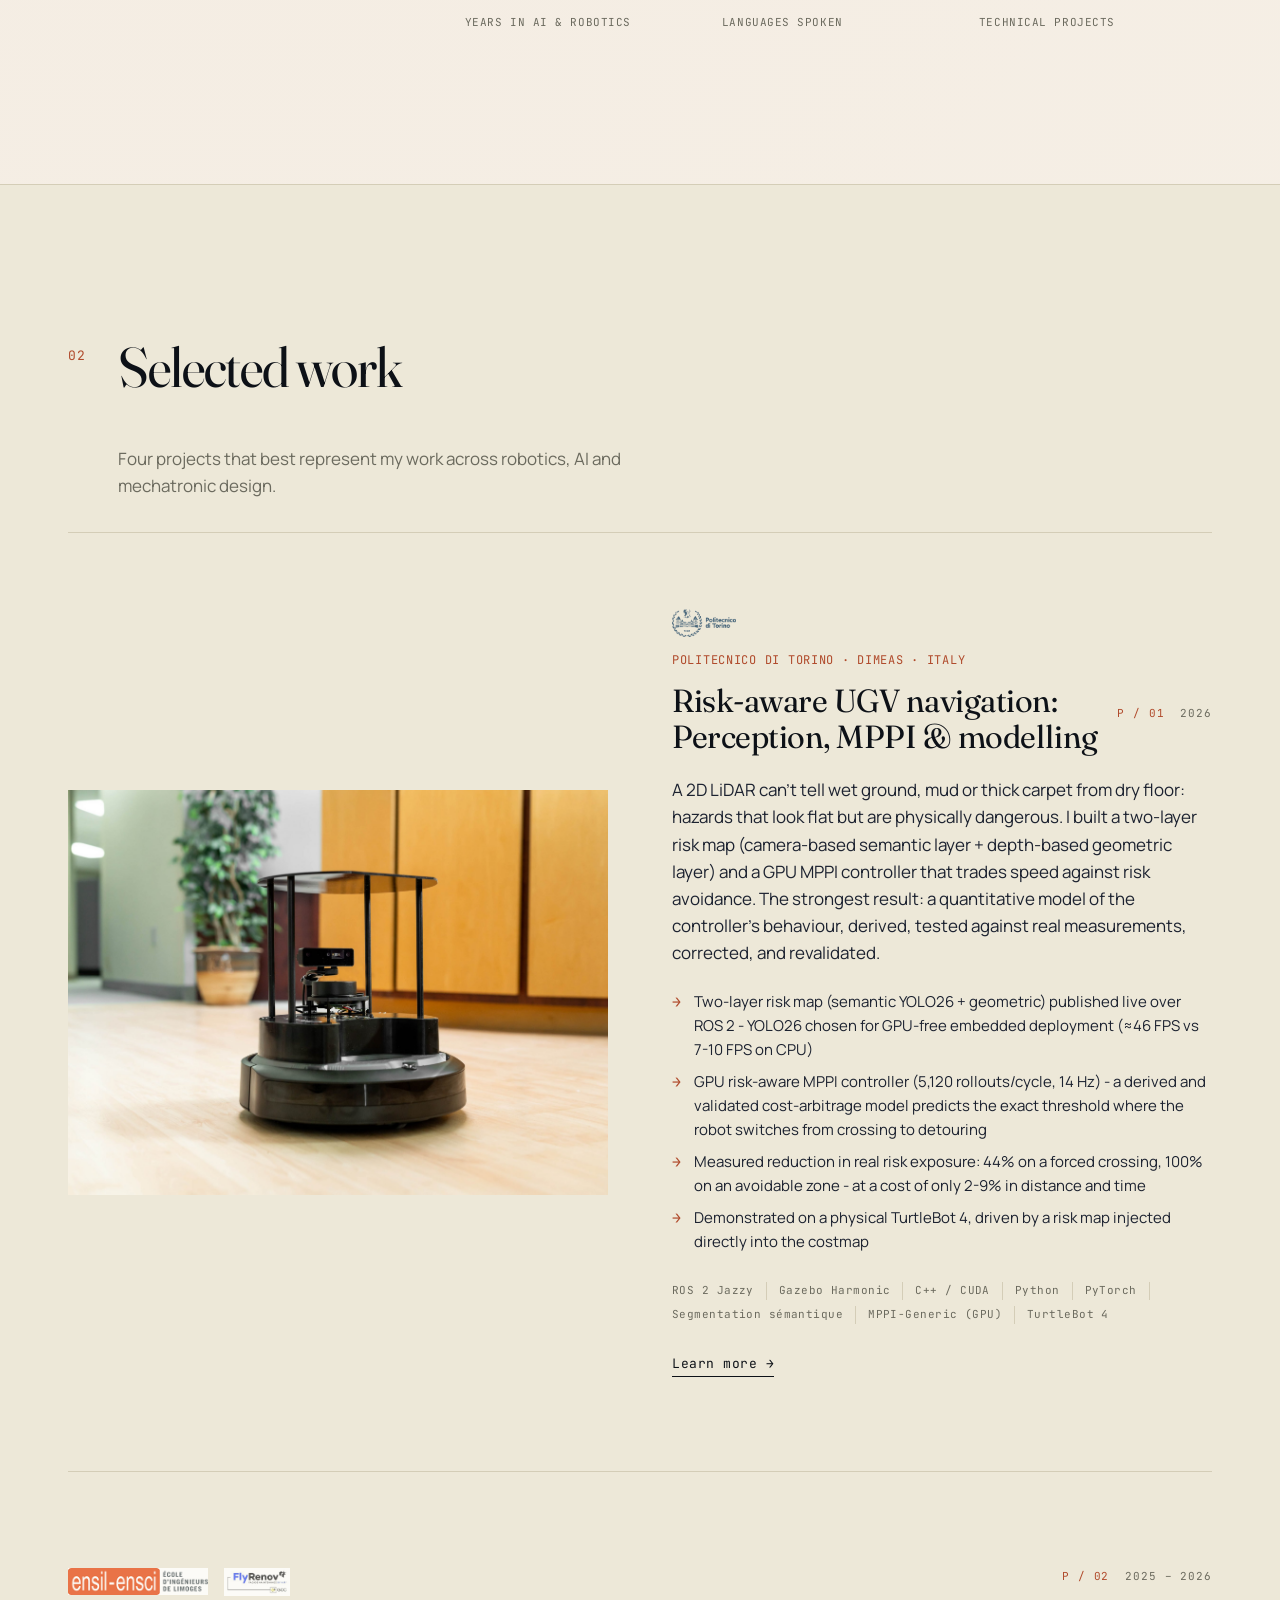
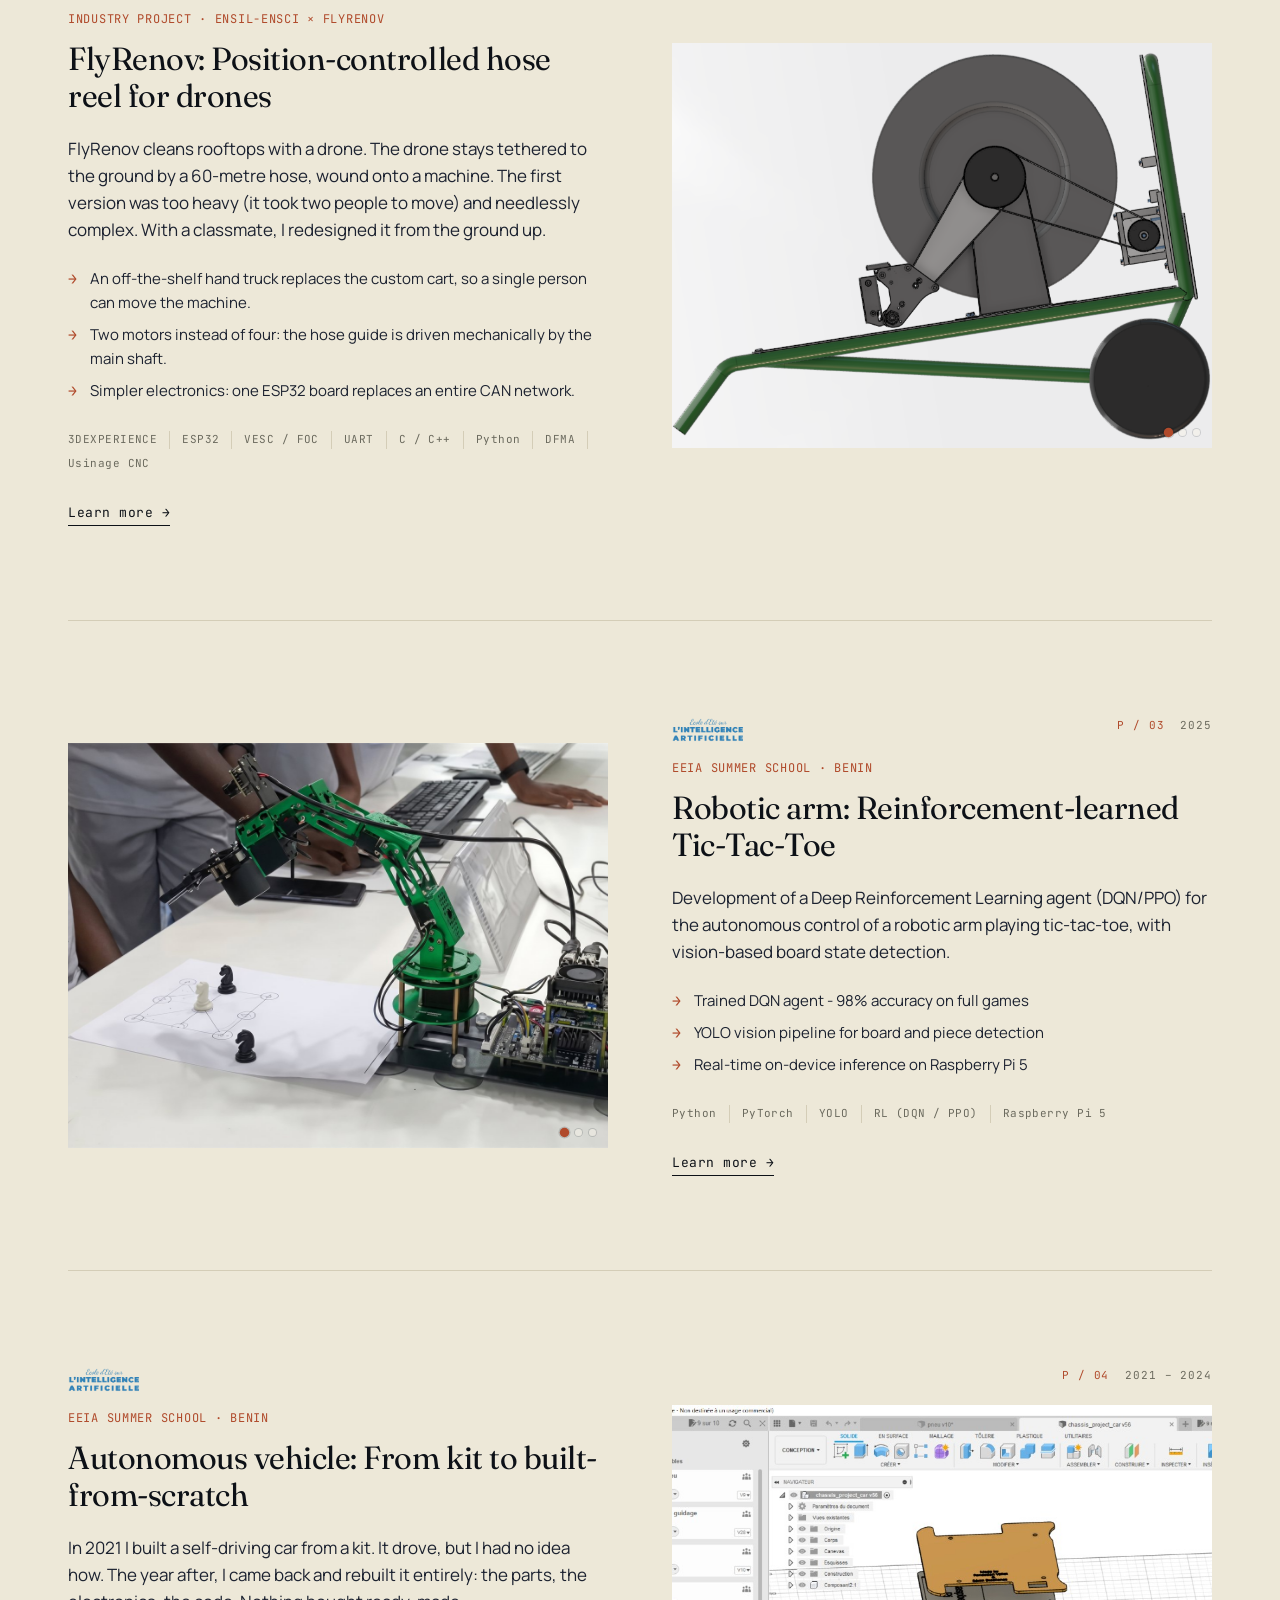
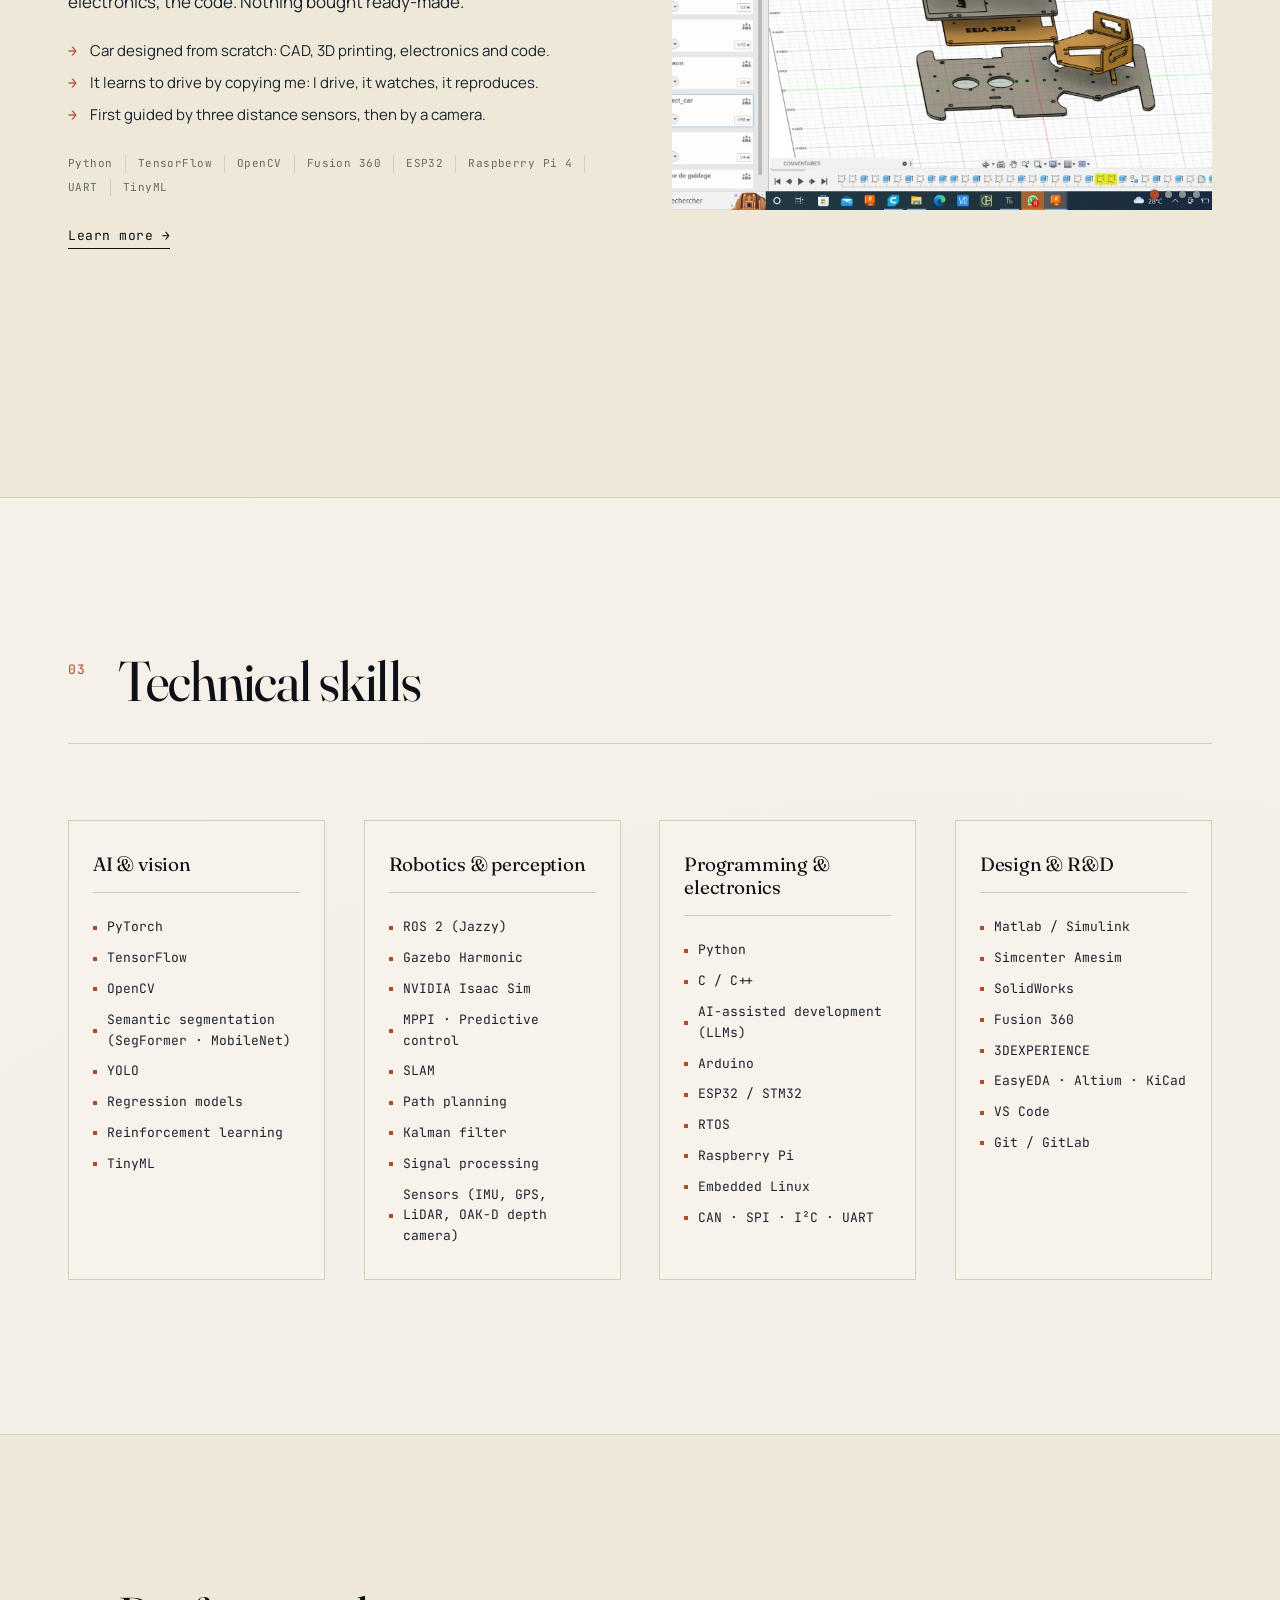
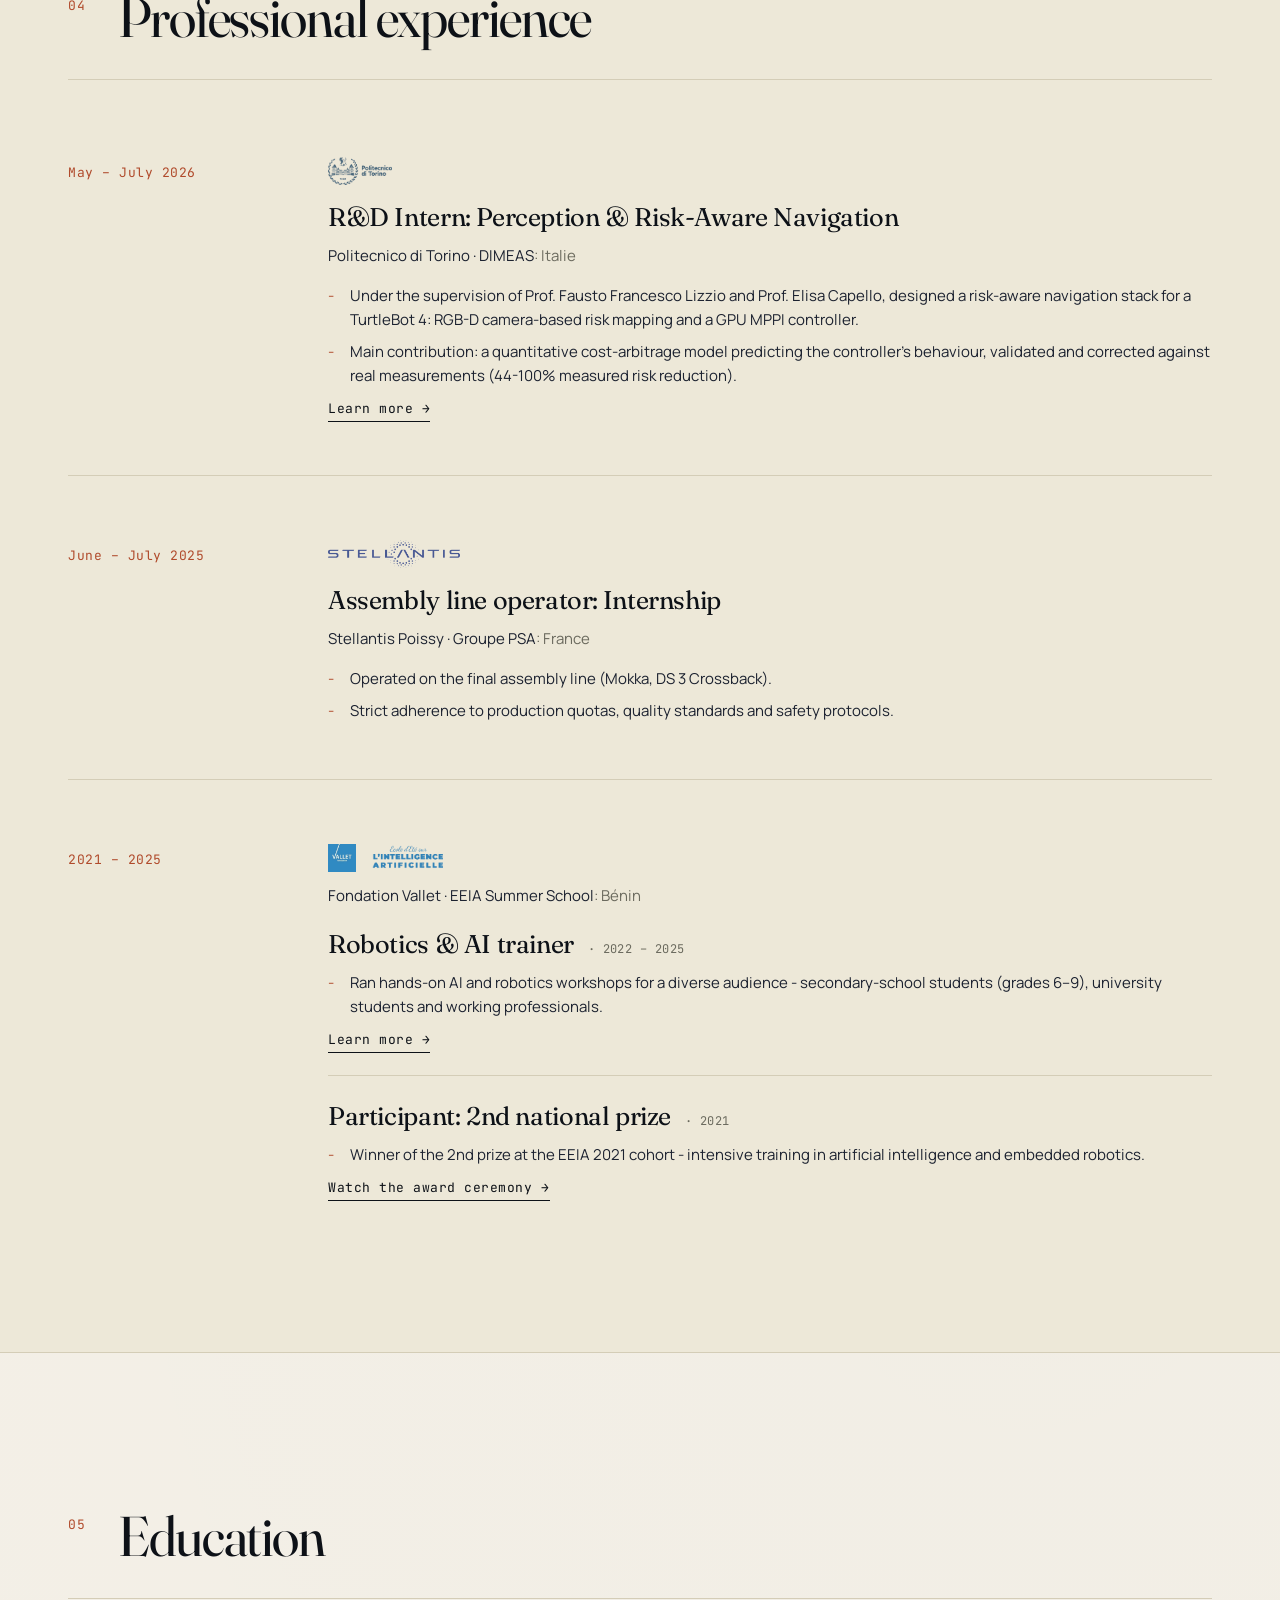
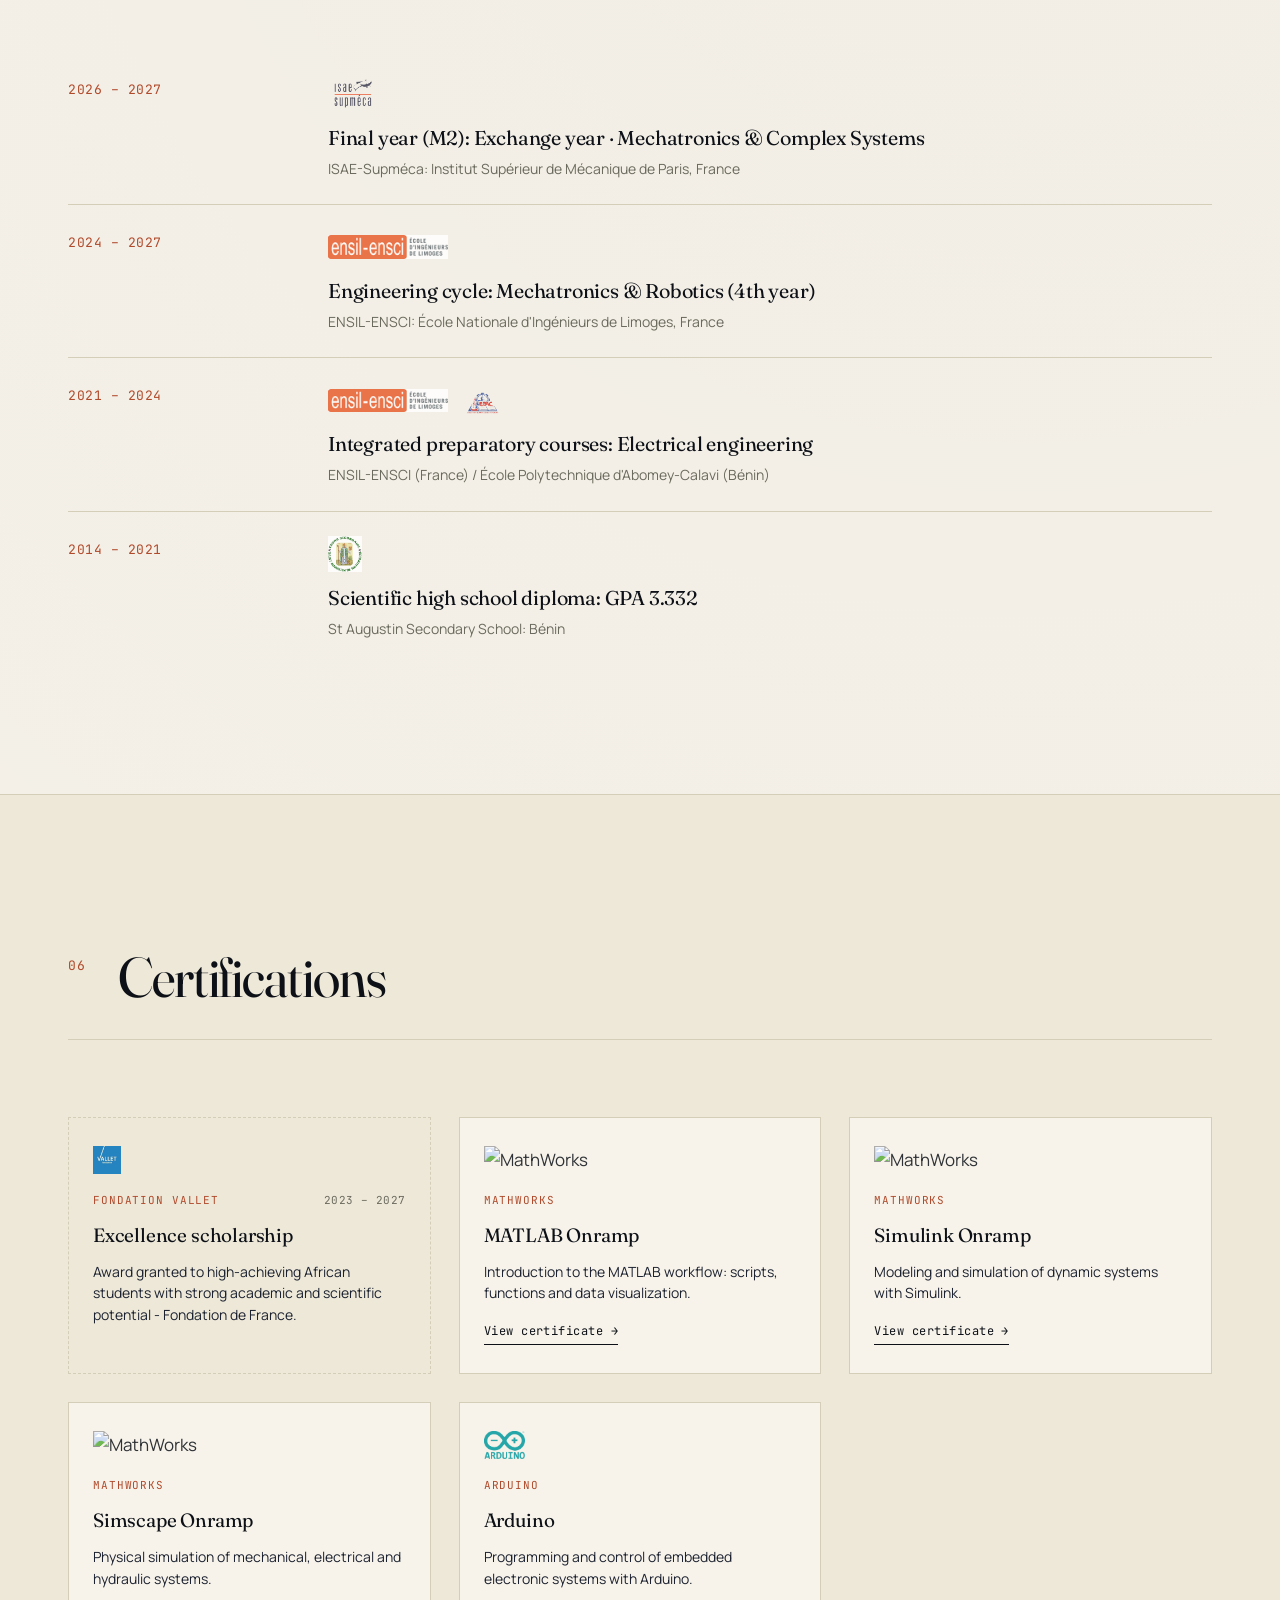
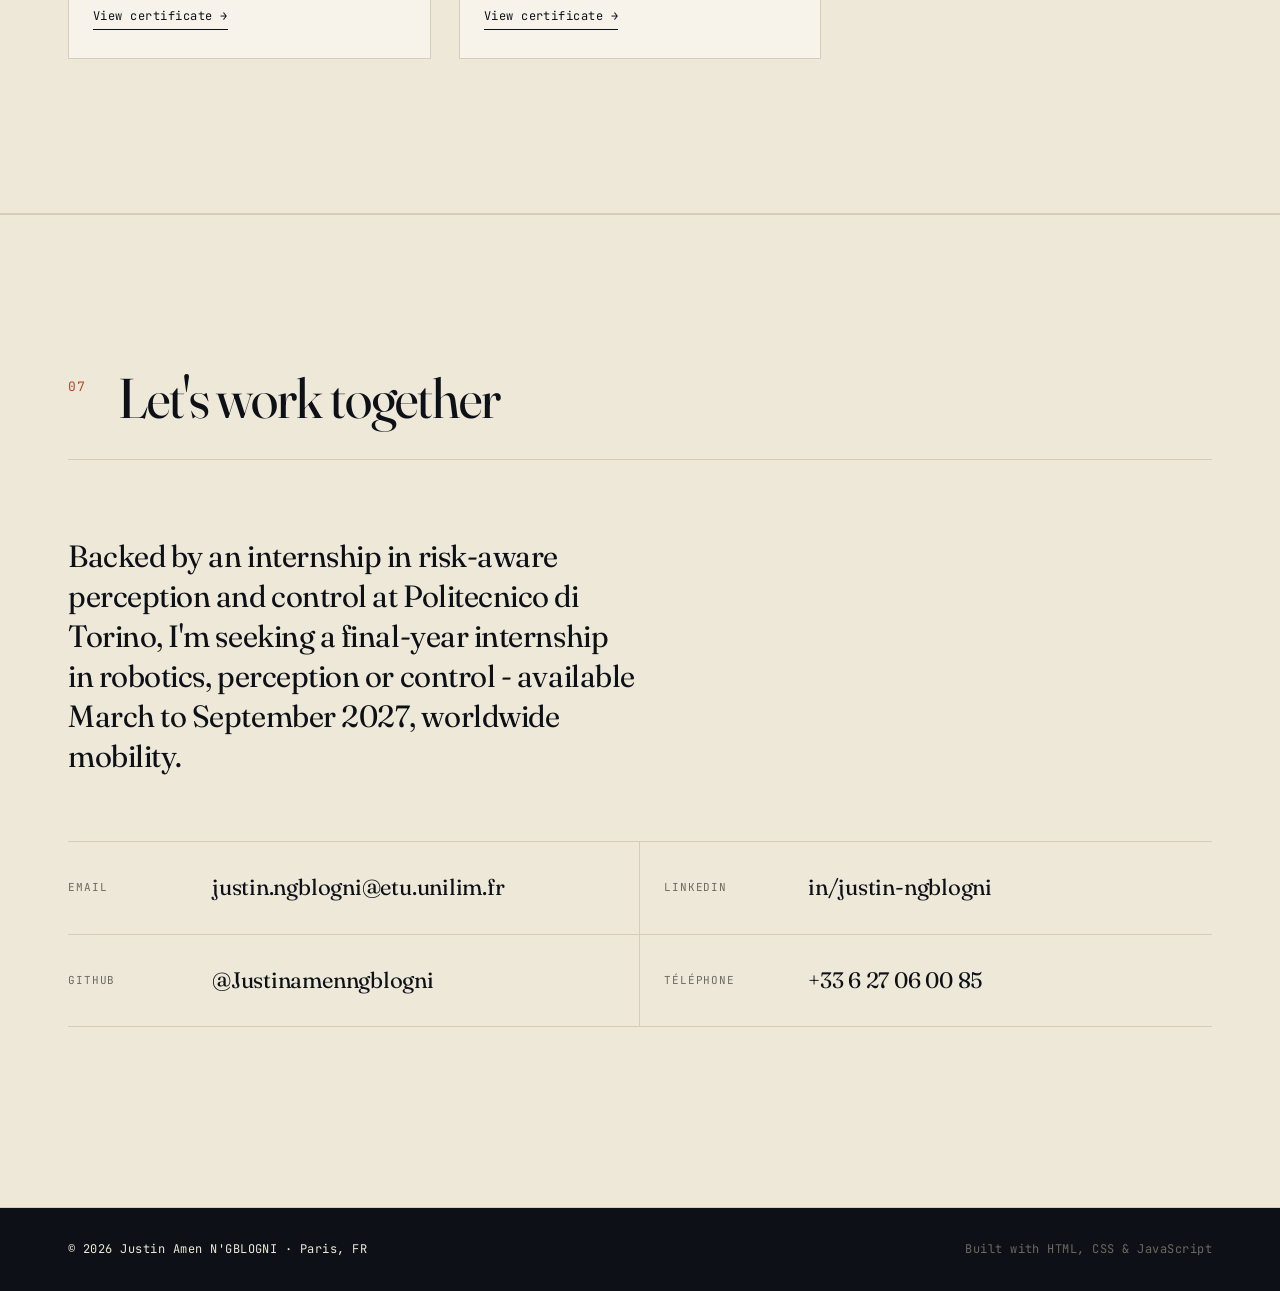
==== commit 994d6a67: "Add robots.txt and sitemap.xml for improved SEO and indexing" ====
--- a/index.html
+++ b/index.html
@@ -17,12 +17,71 @@
   <meta name="author" content="Justin Amen N'GBLOGNI" />
   <meta name="keywords" content="Embodied AI, robotics, autonomous navigation, MPPI, model predictive control, ROS 2, semantic segmentation, perception, reinforcement learning, embedded AI, edge deployment, SLAM, mechatronics, robotics internship" />
 
-  <!-- Open Graph -->
-  <meta property="og:title" content="Justin Amen N'GBLOGNI: Embodied AI & Robotics" />
-  <meta property="og:description" content="Mechatronics engineer working in Embodied AI: semantic perception, risk-aware MPPI navigation and embedded robotics. Seeking a 2027 final-year internship." />
-  <meta property="og:image" content="assets/images/profile.jpg" />
+  <link rel="canonical" href="https://justinamenngblogni.github.io/" />
+
+  <!-- Aperçu de partage (LinkedIn, WhatsApp, e-mail...) -->
+  <meta property="og:type" content="website" />
+  <meta property="og:site_name" content="Justin Amen N'GBLOGNI" />
+  <meta property="og:url" content="https://justinamenngblogni.github.io/" />
+  <meta property="og:title" content="Justin Amen N'GBLOGNI: Embodied AI &amp; Robotics" />
+  <meta property="og:description" content="Final-year engineering student (ISAE-Supméca / ENSIL-ENSCI): semantic perception, risk-aware MPPI navigation and embedded robotics. Seeking a 6-month internship from March 2027." />
+  <meta property="og:image" content="https://justinamenngblogni.github.io/assets/images/og/og-home.jpg" />
+  <meta property="og:image:width" content="1200" />
+  <meta property="og:image:height" content="630" />
+  <meta property="og:image:alt" content="Justin Amen N'GBLOGNI, engineering student in robotics and embodied AI" />
+  <meta property="og:locale" content="fr_FR" />
+  <meta property="og:locale:alternate" content="en_US" />
   <meta name="twitter:card" content="summary_large_image" />
-  <meta property="og:type" content="website" />
+
+  <!-- Données structurées : aident Google à présenter ce site quand on cherche ce nom -->
+  <script type="application/ld+json">
+  {
+    "@context": "https://schema.org",
+    "@type": "Person",
+    "name": "Justin Amen N'GBLOGNI",
+    "url": "https://justinamenngblogni.github.io/",
+    "image": "https://justinamenngblogni.github.io/assets/images/profile.jpg",
+    "jobTitle": "Engineering student in mechatronics, robotics and embodied AI",
+    "description": "Final-year engineering student (ISAE-Supméca / ENSIL-ENSCI) seeking a 6-month internship from March 2027 in embodied AI, perception or control.",
+    "address": {
+      "@type": "PostalAddress",
+      "addressLocality": "Paris",
+      "addressCountry": "FR"
+    },
+    "alumniOf": [
+      {
+        "@type": "CollegeOrUniversity",
+        "name": "ENSIL-ENSCI"
+      },
+      {
+        "@type": "CollegeOrUniversity",
+        "name": "ISAE-Supméca"
+      }
+    ],
+    "knowsAbout": [
+      "Robotics",
+      "Embodied AI",
+      "Computer vision",
+      "Semantic segmentation",
+      "Model predictive control",
+      "MPPI",
+      "ROS 2",
+      "Autonomous navigation",
+      "Embedded systems",
+      "Mechatronics"
+    ],
+    "knowsLanguage": [
+      "fr",
+      "en",
+      "it",
+      "de"
+    ],
+    "sameAs": [
+      "https://www.linkedin.com/in/justin-ngblogni",
+      "https://github.com/Justinamenngblogni"
+    ]
+  }
+  </script>
 
   <!-- Fonts -->
   <link rel="preconnect" href="https://fonts.googleapis.com" />
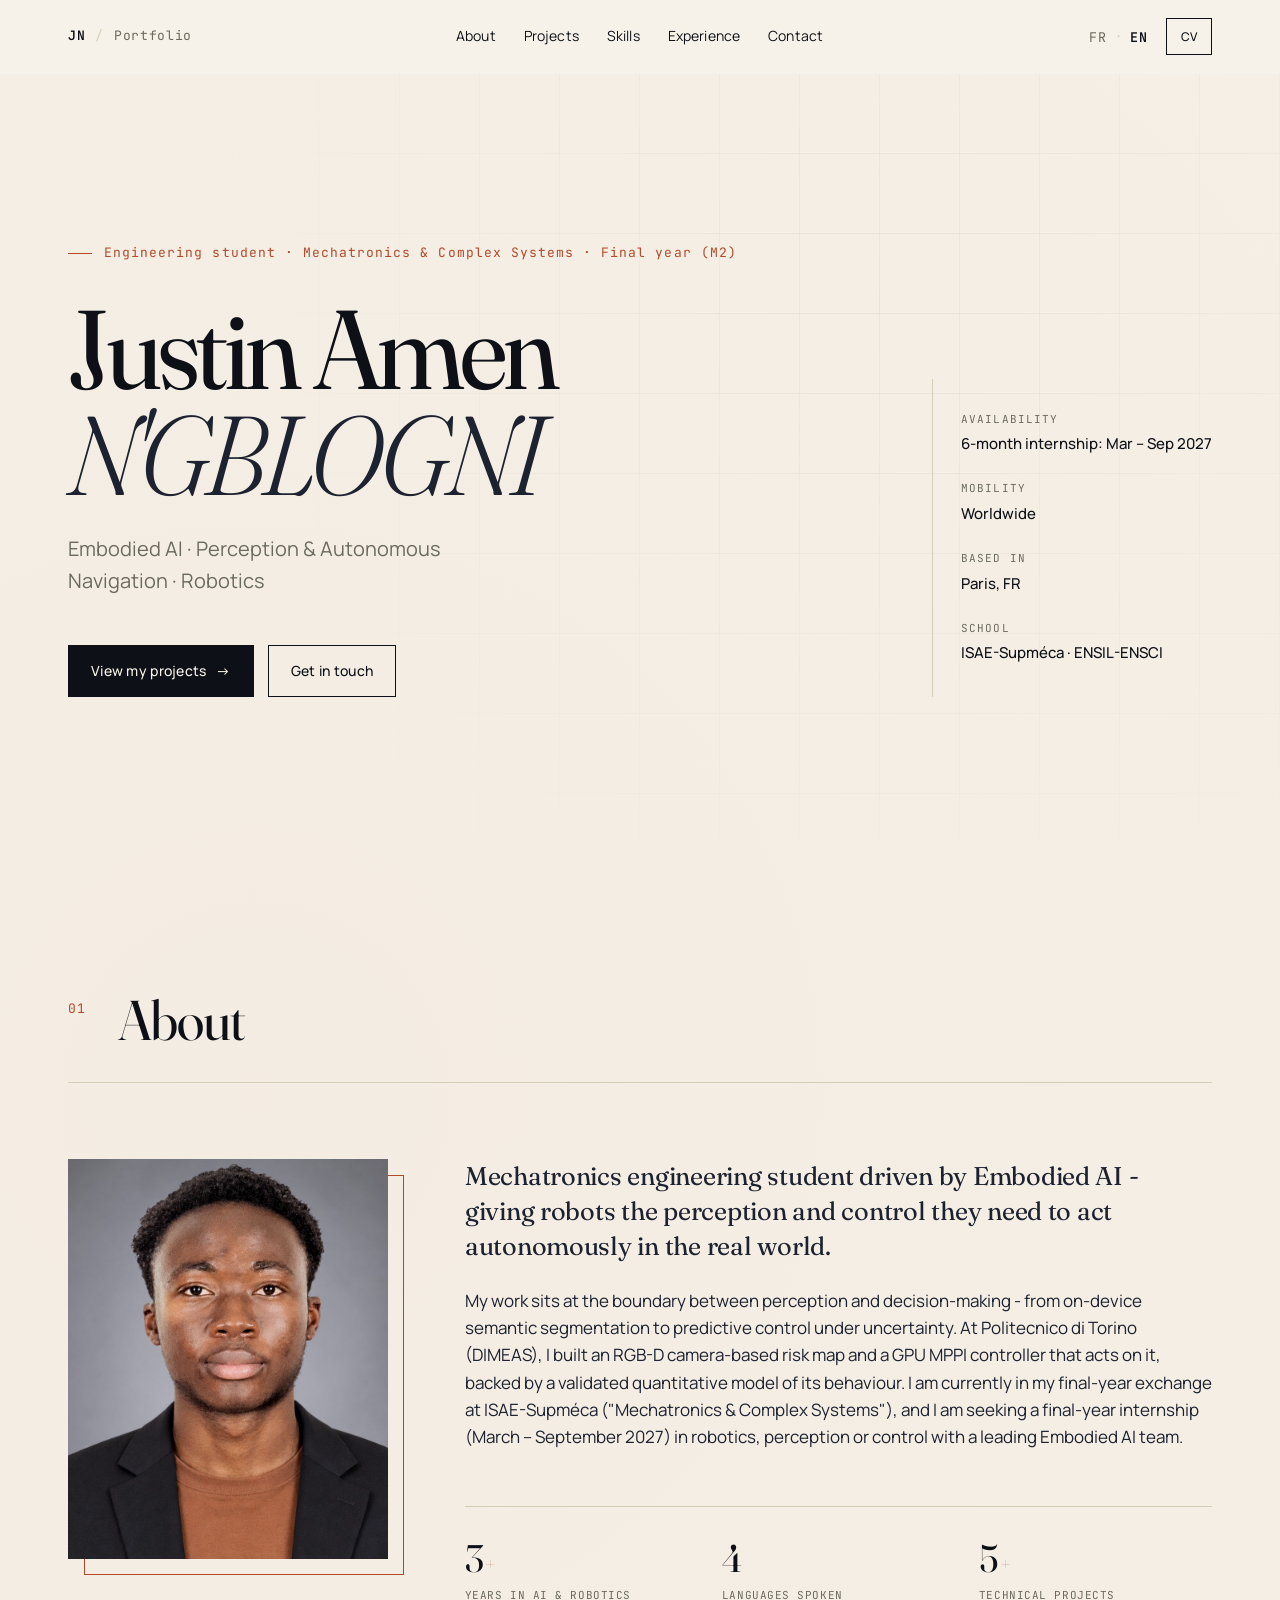
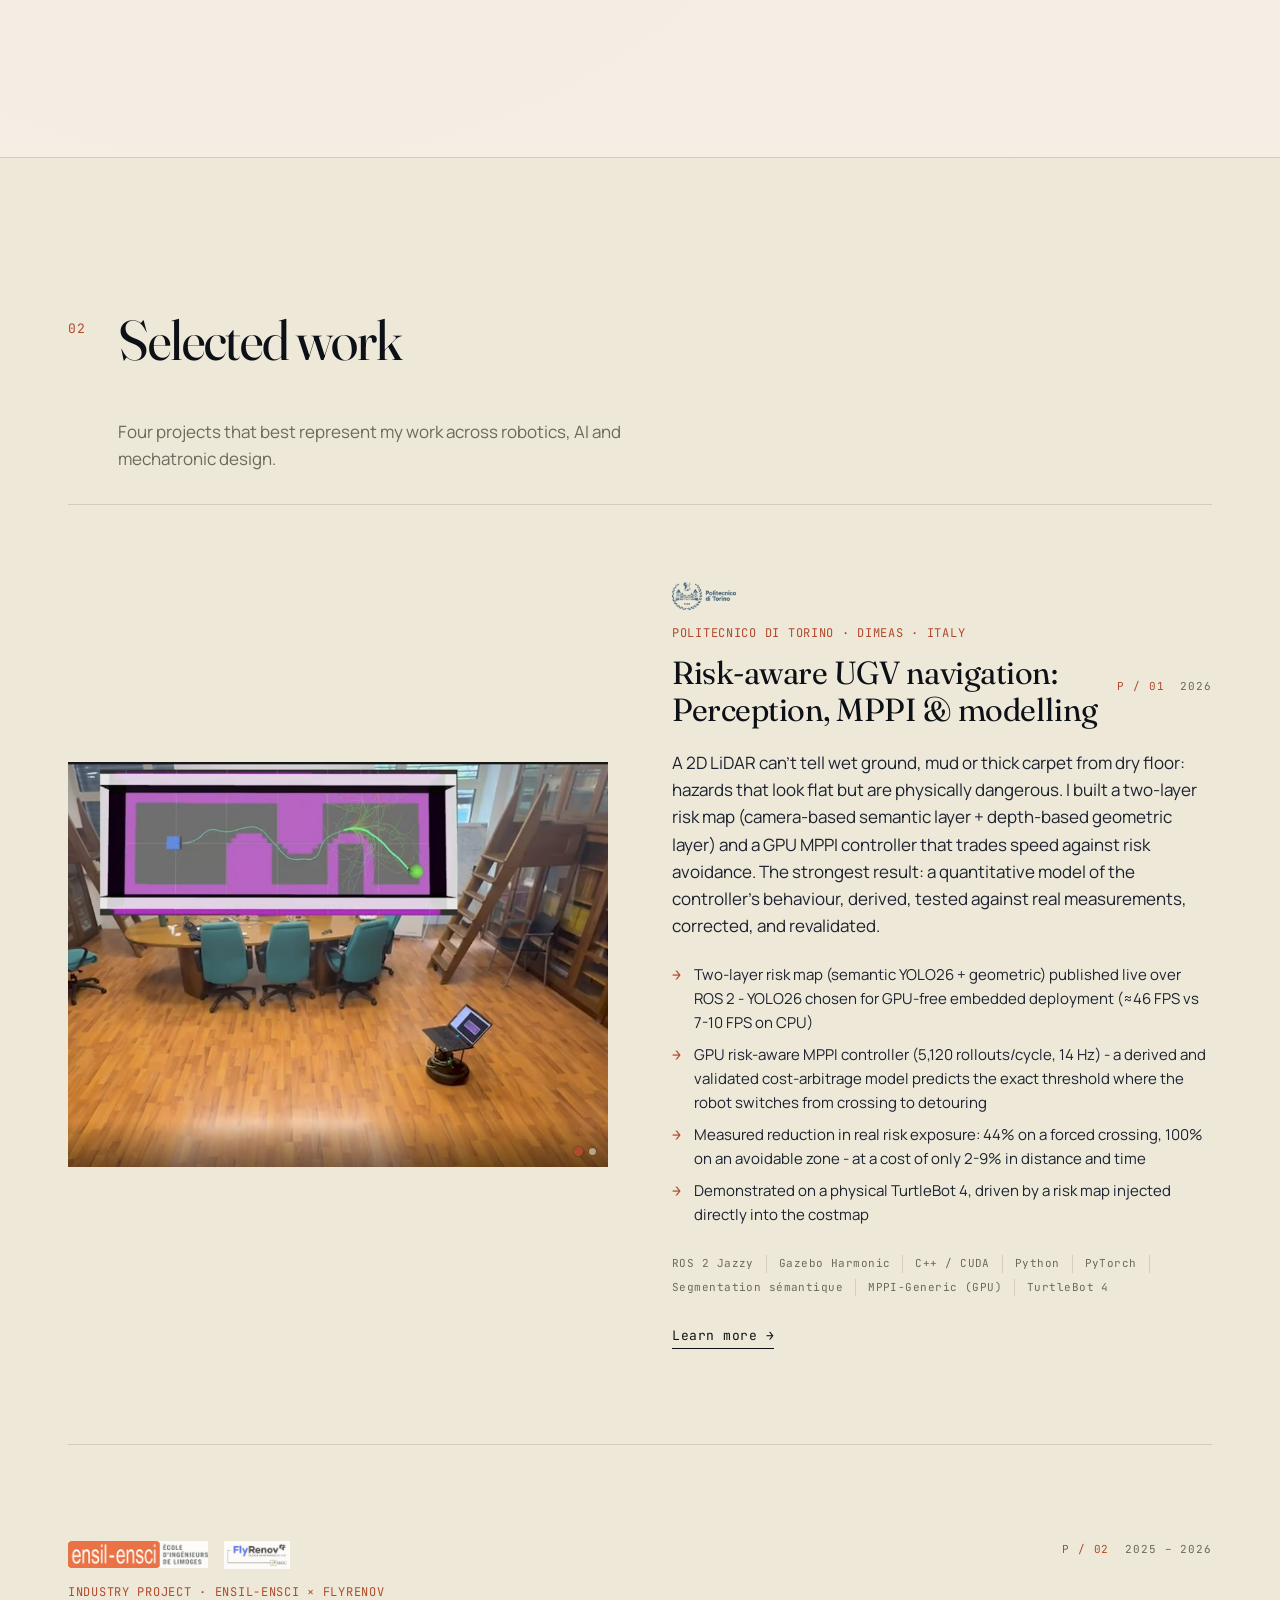
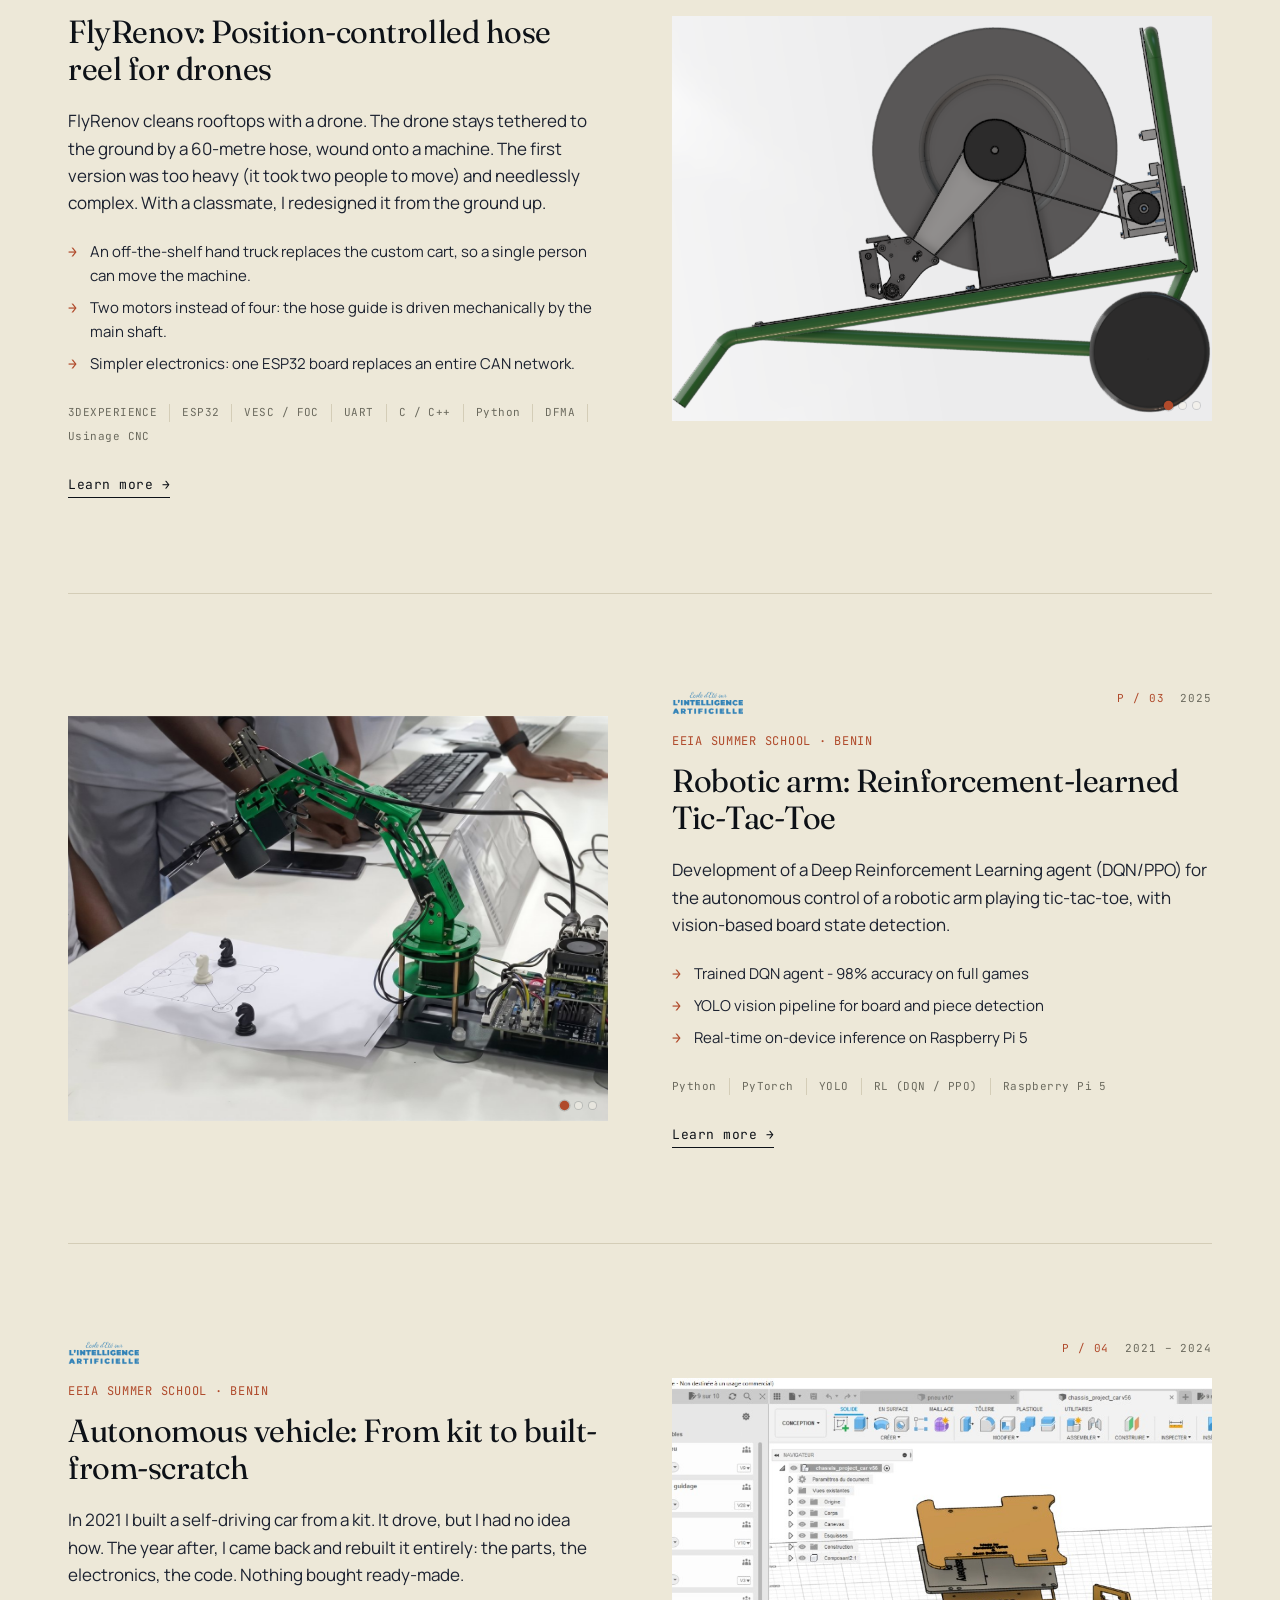
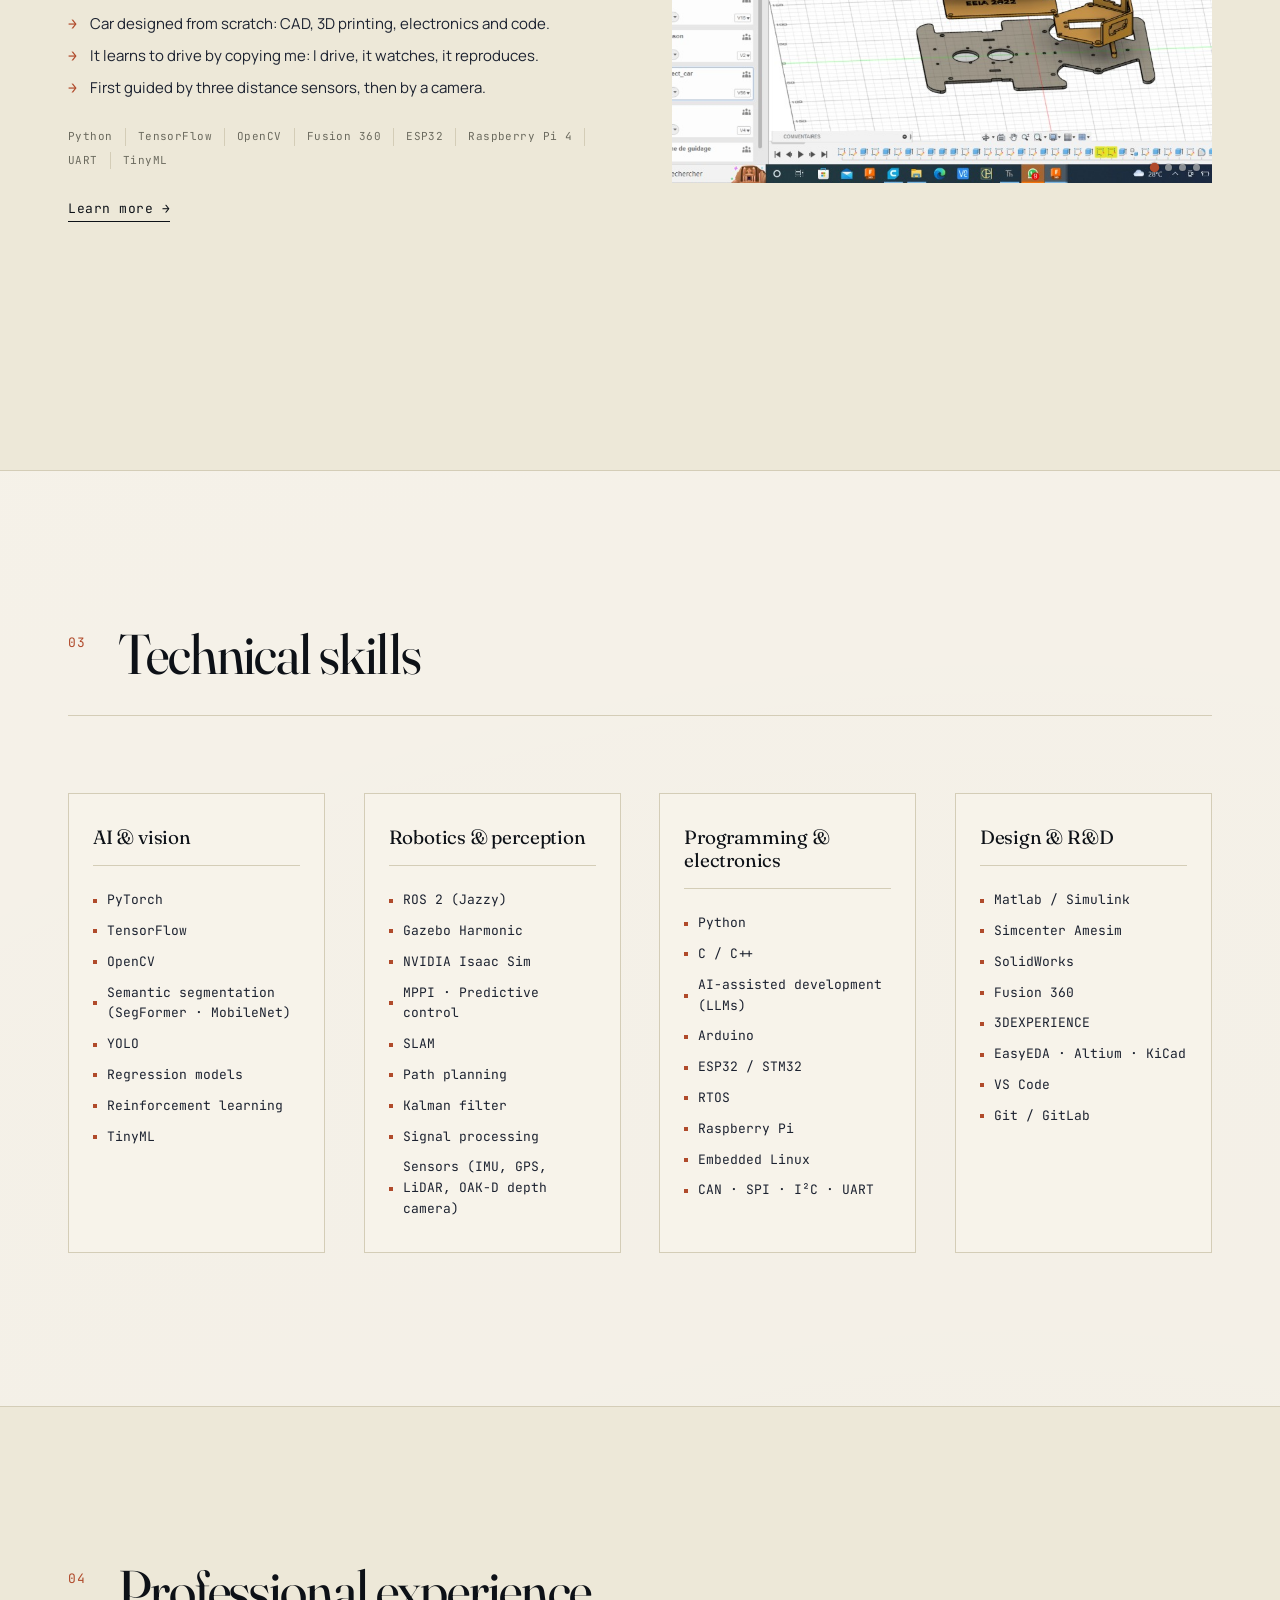
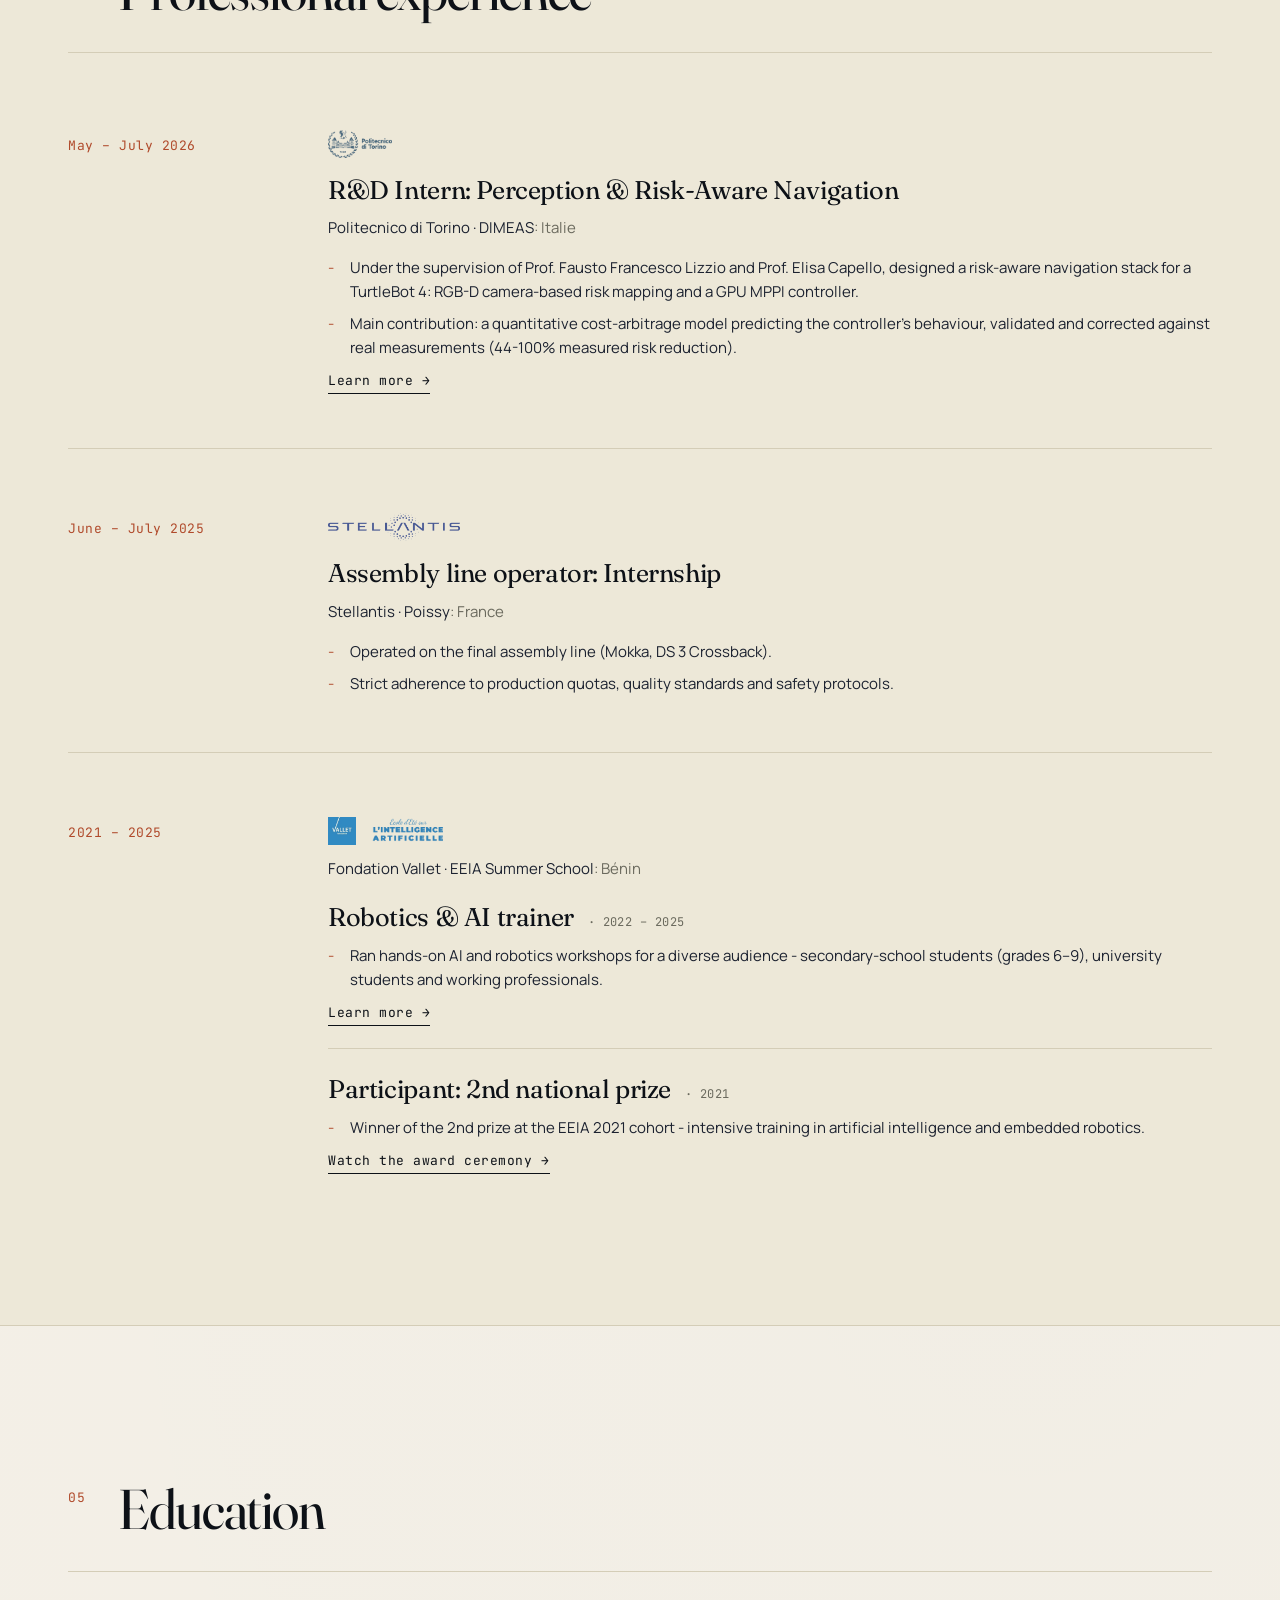
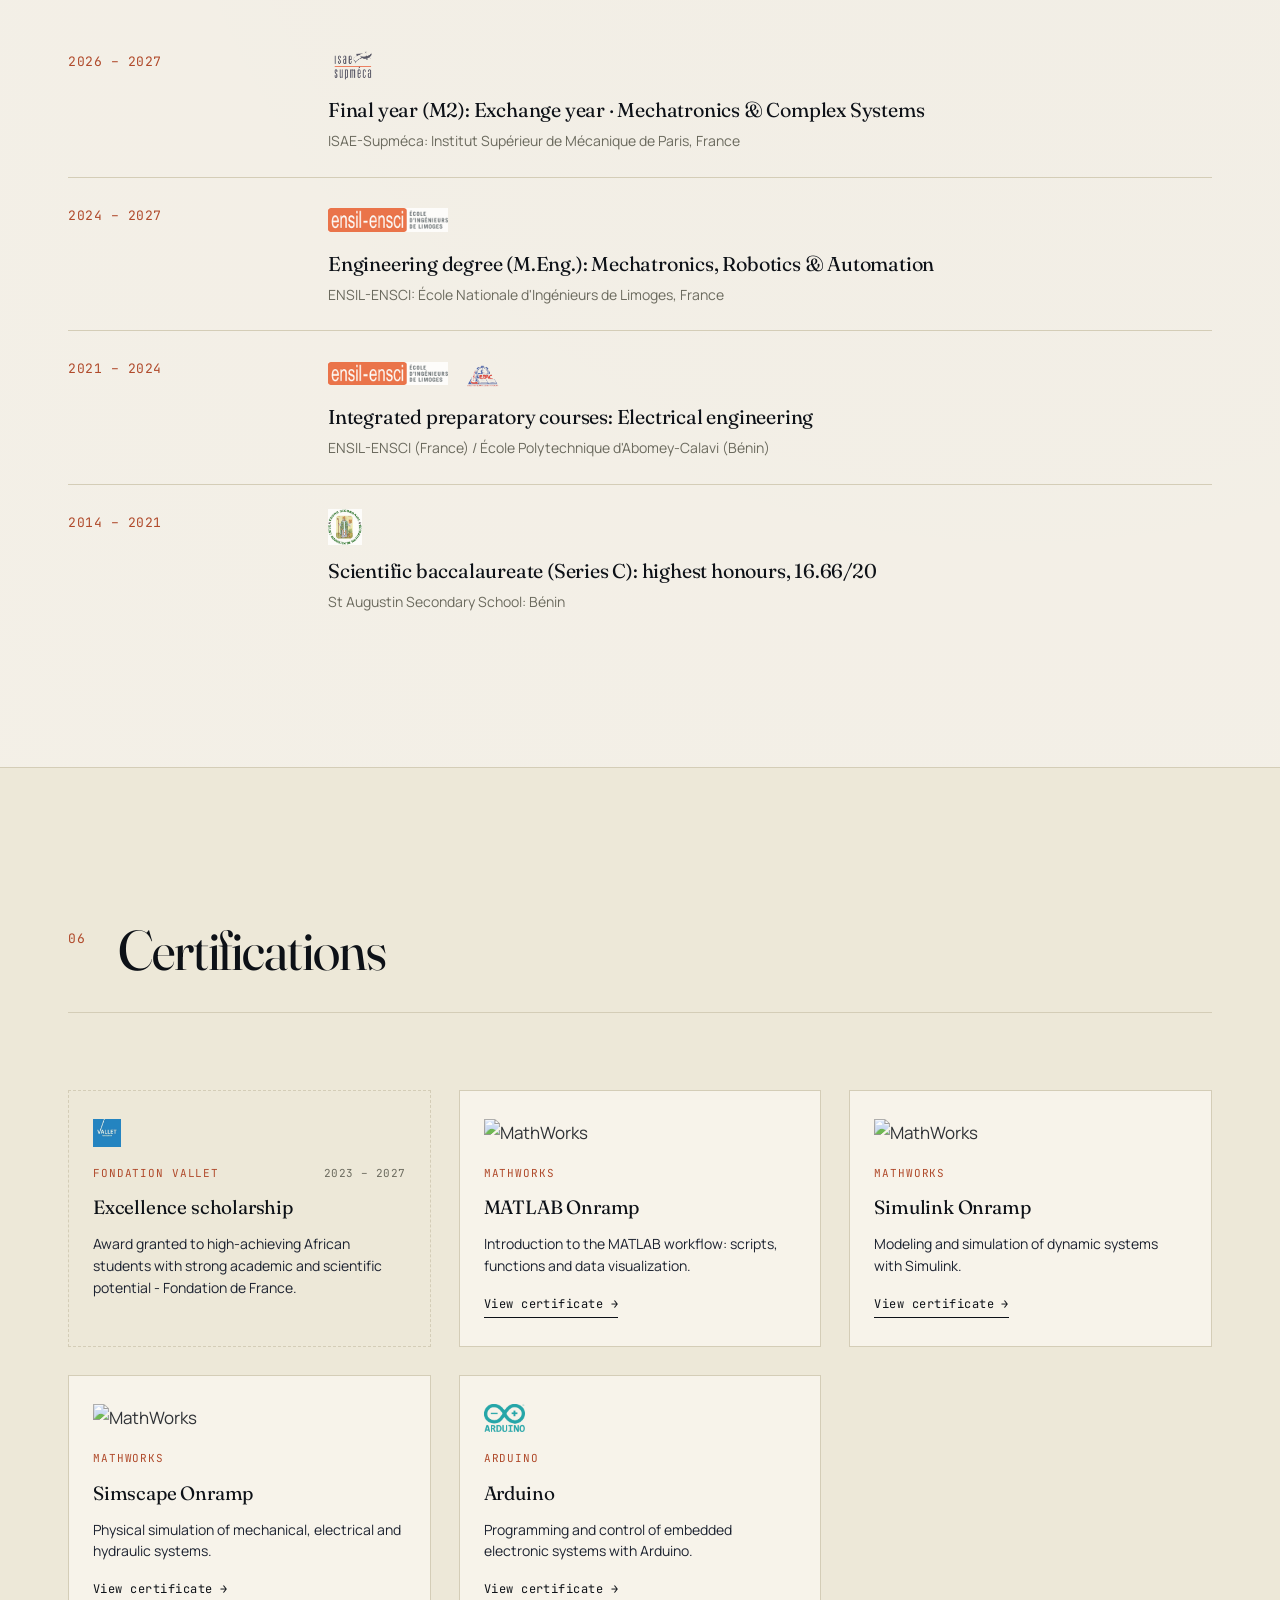
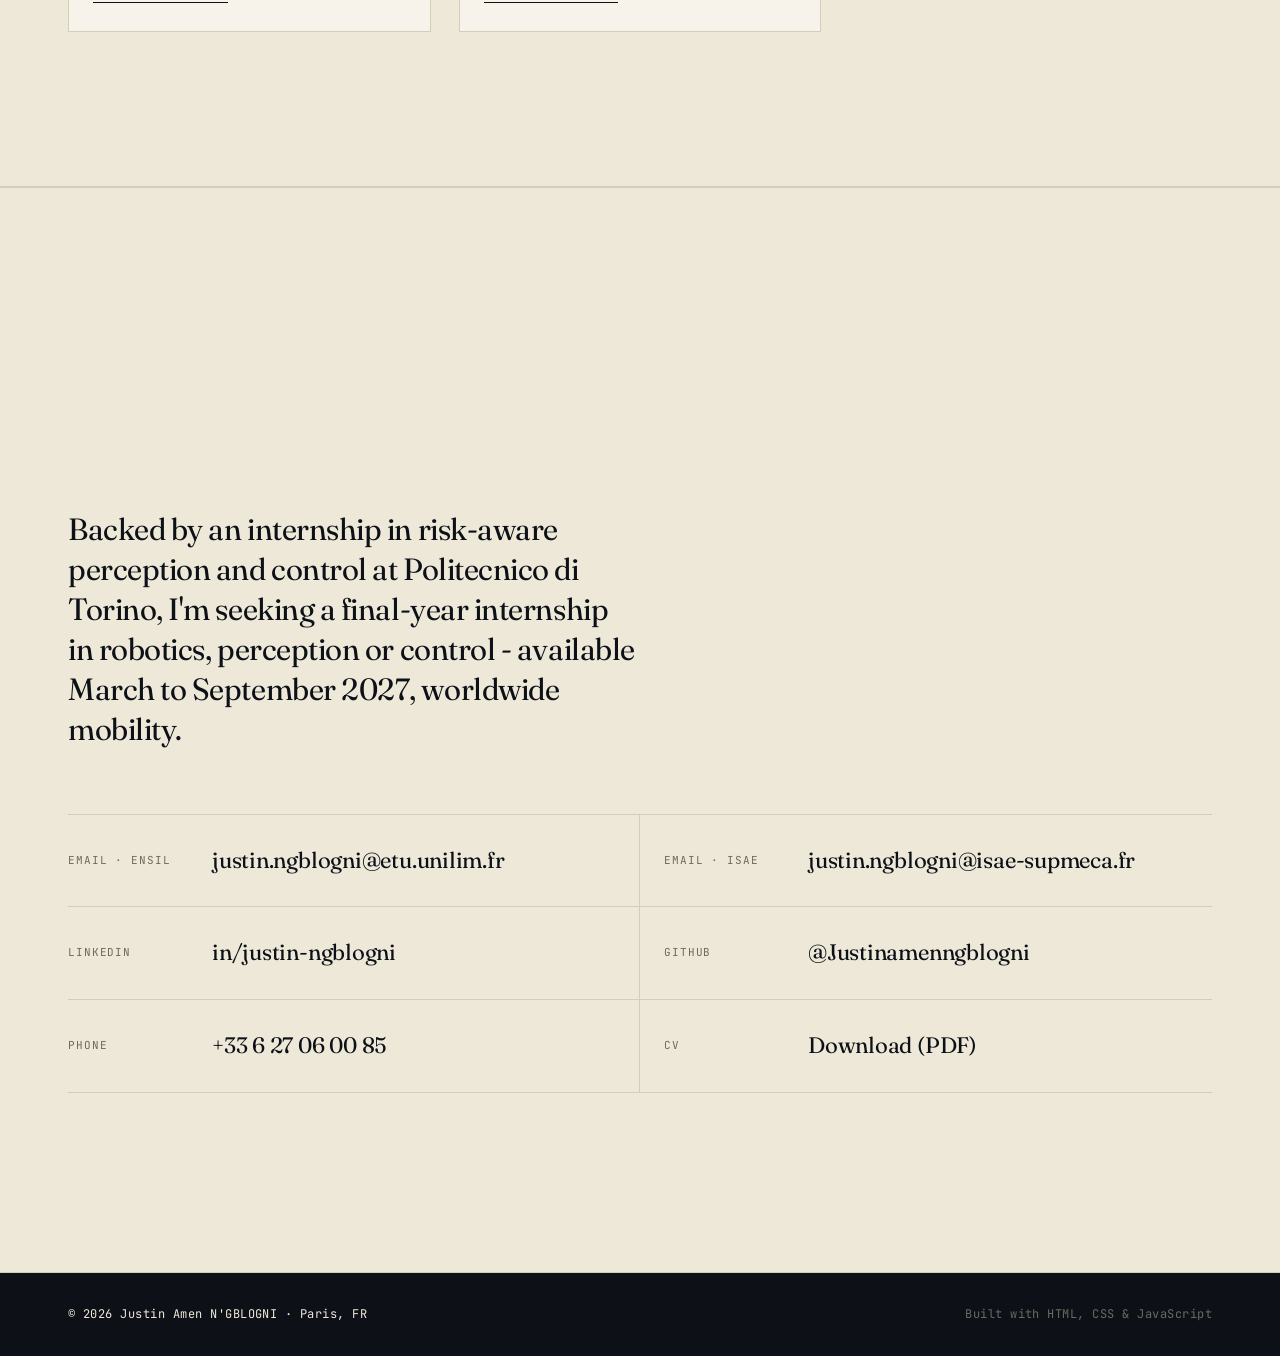
==== commit 001a2def: "Update project details and improve layout in MPPI section; refine CV and contact information" ====
--- a/index.html
+++ b/index.html
@@ -157,7 +157,7 @@
             </div>
             <div class="meta-item">
               <span class="meta-item__label" data-i18n="hero.meta_location_label">Basé à</span>
-              <span class="meta-item__value">Limoges · Paris, FR</span>
+              <span class="meta-item__value">Paris, FR</span>
             </div>
             <div class="meta-item">
               <span class="meta-item__label" data-i18n="hero.meta_school_label">École</span>
@@ -184,7 +184,7 @@
 
           <div class="about__body">
             <p class="about__lead" data-i18n="about.lead">Élève-ingénieur en mécatronique passionné par l'Embodied AI : donner à des robots la perception et le contrôle nécessaires pour agir de façon autonome dans le monde réel.</p>
-            <p data-i18n="about.body">Mon travail se situe à la frontière entre la perception et la décision - de la segmentation sémantique embarquée jusqu'au contrôle prédictif sous incertitude. Au Politecnico di Torino (DIMEAS), j'ai développé une carte de risque par caméra RGB-D et un contrôleur GPU MPPI qui en tient compte, avec un modèle mathématique validé qui prédit son comportement. Je rejoins l'ISAE-Supméca ( Mécatronique & systèmes complexes ) à la rentrée 2026 pour mon année d'échange de fin d'études, et je recherche un stage de fin d'études (mars – septembre 2027) en robotique, perception ou contrôle au sein d'une équipe de pointe en Embodied AI.</p>
+            <p data-i18n="about.body">Mon travail se situe à la frontière entre la perception et la décision - de la segmentation sémantique embarquée jusqu'au contrôle prédictif sous incertitude. Au Politecnico di Torino (DIMEAS), j'ai développé une carte de risque par caméra RGB-D et un contrôleur GPU MPPI qui en tient compte, avec un modèle mathématique validé qui prédit son comportement. Je suis actuellement en année d'échange de fin d'études à l'ISAE-Supméca (« Mécatronique & systèmes complexes »), et je recherche un stage de fin d'études (mars – septembre 2027) en robotique, perception ou contrôle au sein d'une équipe de pointe en Embodied AI.</p>
 
             <div class="stats">
               <div class="stat">
@@ -221,7 +221,8 @@
             <span class="project__year">2026</span>
           </div>
           <div class="project__media">
-            <img src="assets/images/projects/MPPI/TurtleBot4_web-9-scaled.jpg" alt="Visualisation MPPI: trajectoires et zones de risque" loading="lazy" />
+            <img src="assets/images/projects/MPPI/real-robot-mppi.jpg" alt="TurtleBot 4 réel en salle de test, avec les trajectoires candidates du MPPI projetées au-dessus" loading="lazy" />
+            <img src="assets/images/projects/MPPI/gazebo-rviz.jpg" alt="Simulation Gazebo de l'entrepôt avec zones à risque, et costmap de risque dans RViz" loading="lazy" />
           
           </div>
           <div class="project__body">
@@ -448,7 +449,7 @@
             <div class="timeline__body">
               <img class="timeline__org-logo" src="assets/images/logos/stellantis.png" alt="Stellantis" />
               <h3 class="timeline__role" data-i18n="experience.stellantis.role">Opérateur ligne d'assemblage: Stage</h3>
-              <p class="timeline__company">Stellantis Poissy · Groupe PSA<span class="timeline__loc">: France</span></p>
+              <p class="timeline__company">Stellantis · Poissy<span class="timeline__loc">: France</span></p>
               <ul class="timeline__points">
                 <li data-i18n="experience.stellantis.p1">Opérations sur la ligne d'assemblage finale (Mokka, DS 3 Crossback).</li>
                 <li data-i18n="experience.stellantis.p2">Respect strict des quotas de production, des standards de qualité et des protocoles de sécurité.</li>
@@ -519,7 +520,7 @@
             <span class="edu-item__date">2024 – 2027</span>
             <div>
               <img class="edu-item__logo" src="assets/images/logos/ensil-ensci.png" alt="ENSIL-ENSCI" />
-              <h3 class="edu-item__degree" data-i18n="education.engineering">Cycle ingénieur: Mécatronique & Robotique (4ᵉ année)</h3>
+              <h3 class="edu-item__degree" data-i18n="education.engineering">Cycle ingénieur: Mécatronique, Robotique & Automatisation</h3>
               <p class="edu-item__school">ENSIL-ENSCI: École Nationale d'Ingénieurs de Limoges, France</p>
             </div>
           </li>
@@ -538,7 +539,7 @@
             <span class="edu-item__date">2014 – 2021</span>
             <div>
               <img class="edu-item__logo" src="assets/images/logos/st-augustin.png" alt="St Augustin Secondary School" />
-              <h3 class="edu-item__degree" data-i18n="education.bac">Baccalauréat scientifique: GPA 3.332</h3>
+              <h3 class="edu-item__degree" data-i18n="education.bac">Baccalauréat scientifique (série C): mention Très Bien, 16,66/20</h3>
               <p class="edu-item__school">St Augustin Secondary School: Bénin</p>
             </div>
           </li>
@@ -644,8 +645,12 @@
 
         <div class="contact__links">
           <a href="mailto:justin.ngblogni@etu.unilim.fr" class="contact-link">
-            <span class="contact-link__label">Email</span>
+            <span class="contact-link__label">Email · ENSIL</span>
             <span class="contact-link__value">justin.ngblogni@etu.unilim.fr</span>
+          </a>
+          <a href="mailto:justin.ngblogni@isae-supmeca.fr" class="contact-link">
+            <span class="contact-link__label">Email · ISAE</span>
+            <span class="contact-link__value">justin.ngblogni@isae-supmeca.fr</span>
           </a>
           <a href="https://linkedin.com/in/justin-ngblogni" target="_blank" rel="noopener" class="contact-link">
             <span class="contact-link__label">LinkedIn</span>
@@ -656,8 +661,12 @@
             <span class="contact-link__value">@Justinamenngblogni</span>
           </a>
           <a href="tel:+33627060085" class="contact-link">
-            <span class="contact-link__label">Téléphone</span>
+            <span class="contact-link__label" data-i18n="contact.phone_label">Téléphone</span>
             <span class="contact-link__value">+33 6 27 06 00 85</span>
+          </a>
+          <a href="assets/docs/Cv%20Justin%20fr.pdf" id="cv-link-contact" class="contact-link" target="_blank" rel="noopener">
+            <span class="contact-link__label">CV</span>
+            <span class="contact-link__value" data-i18n="contact.cv_value">Télécharger (PDF)</span>
           </a>
         </div>
       </div>
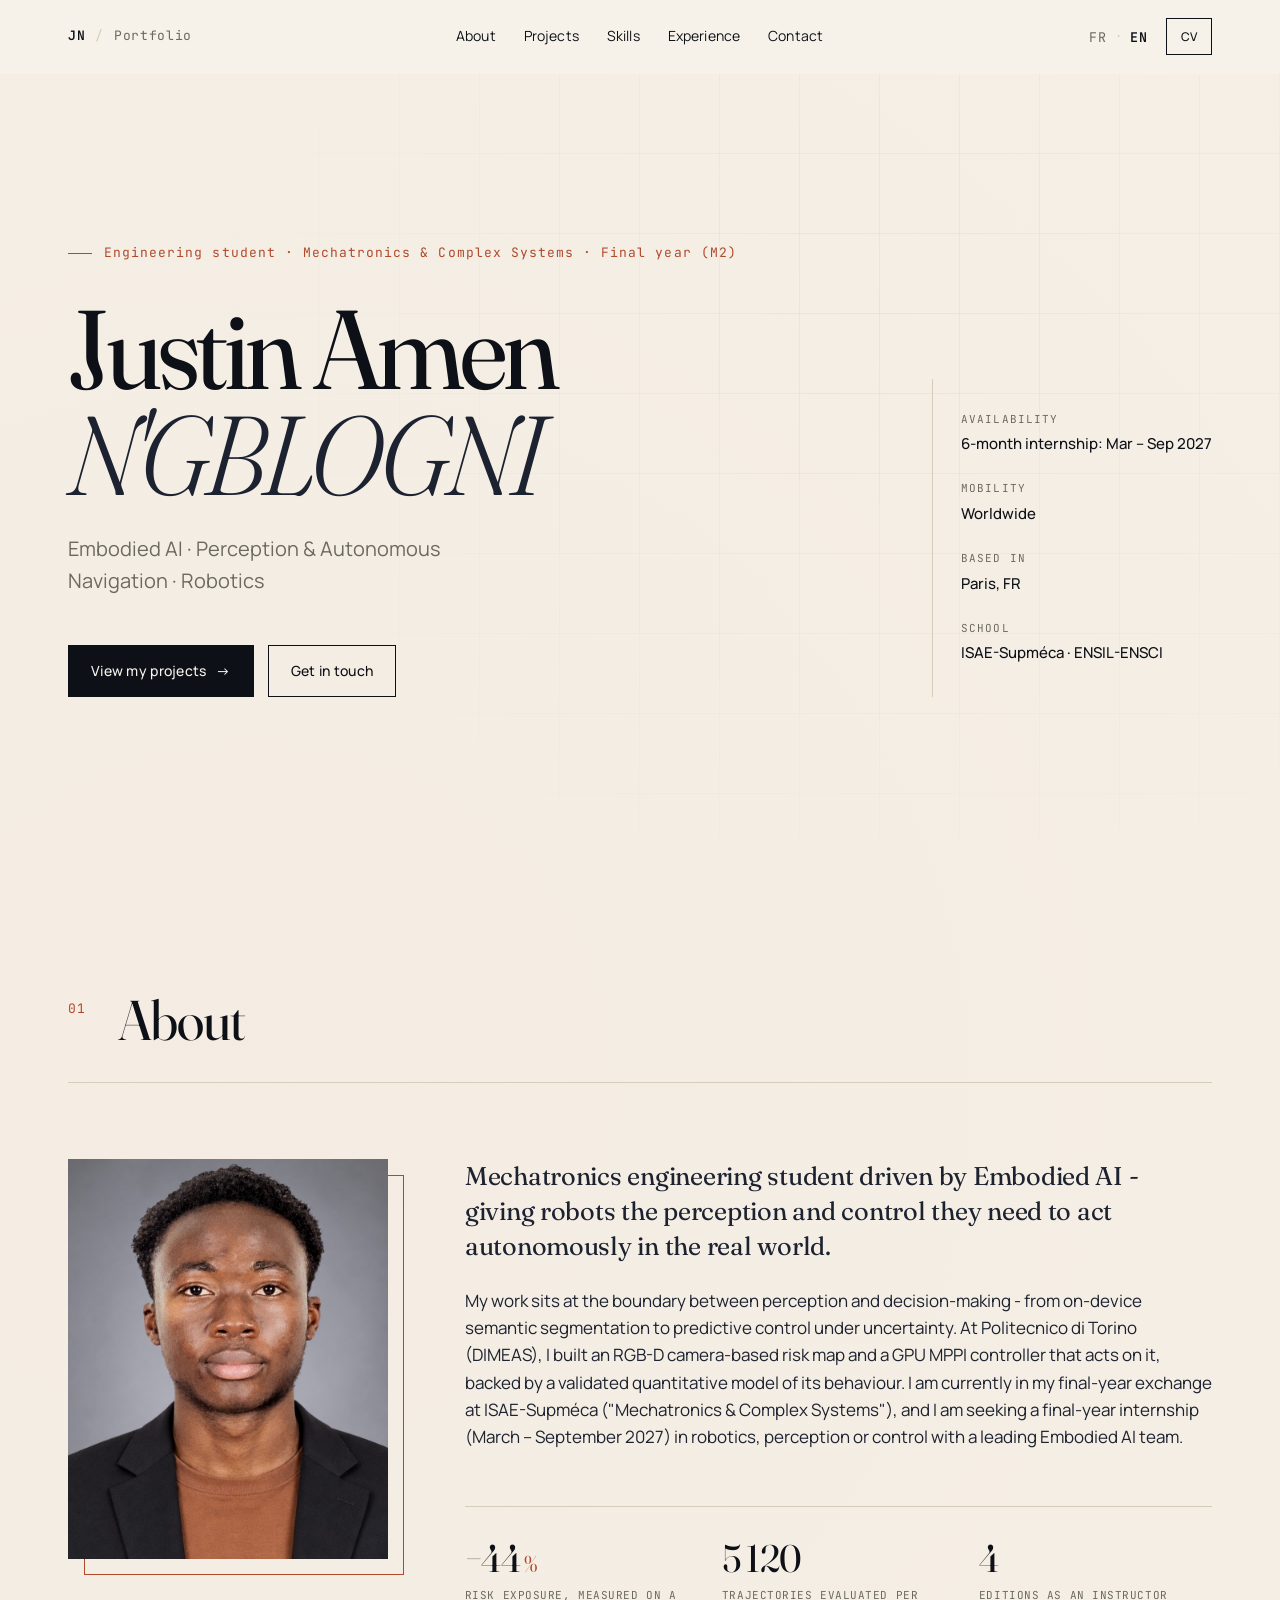
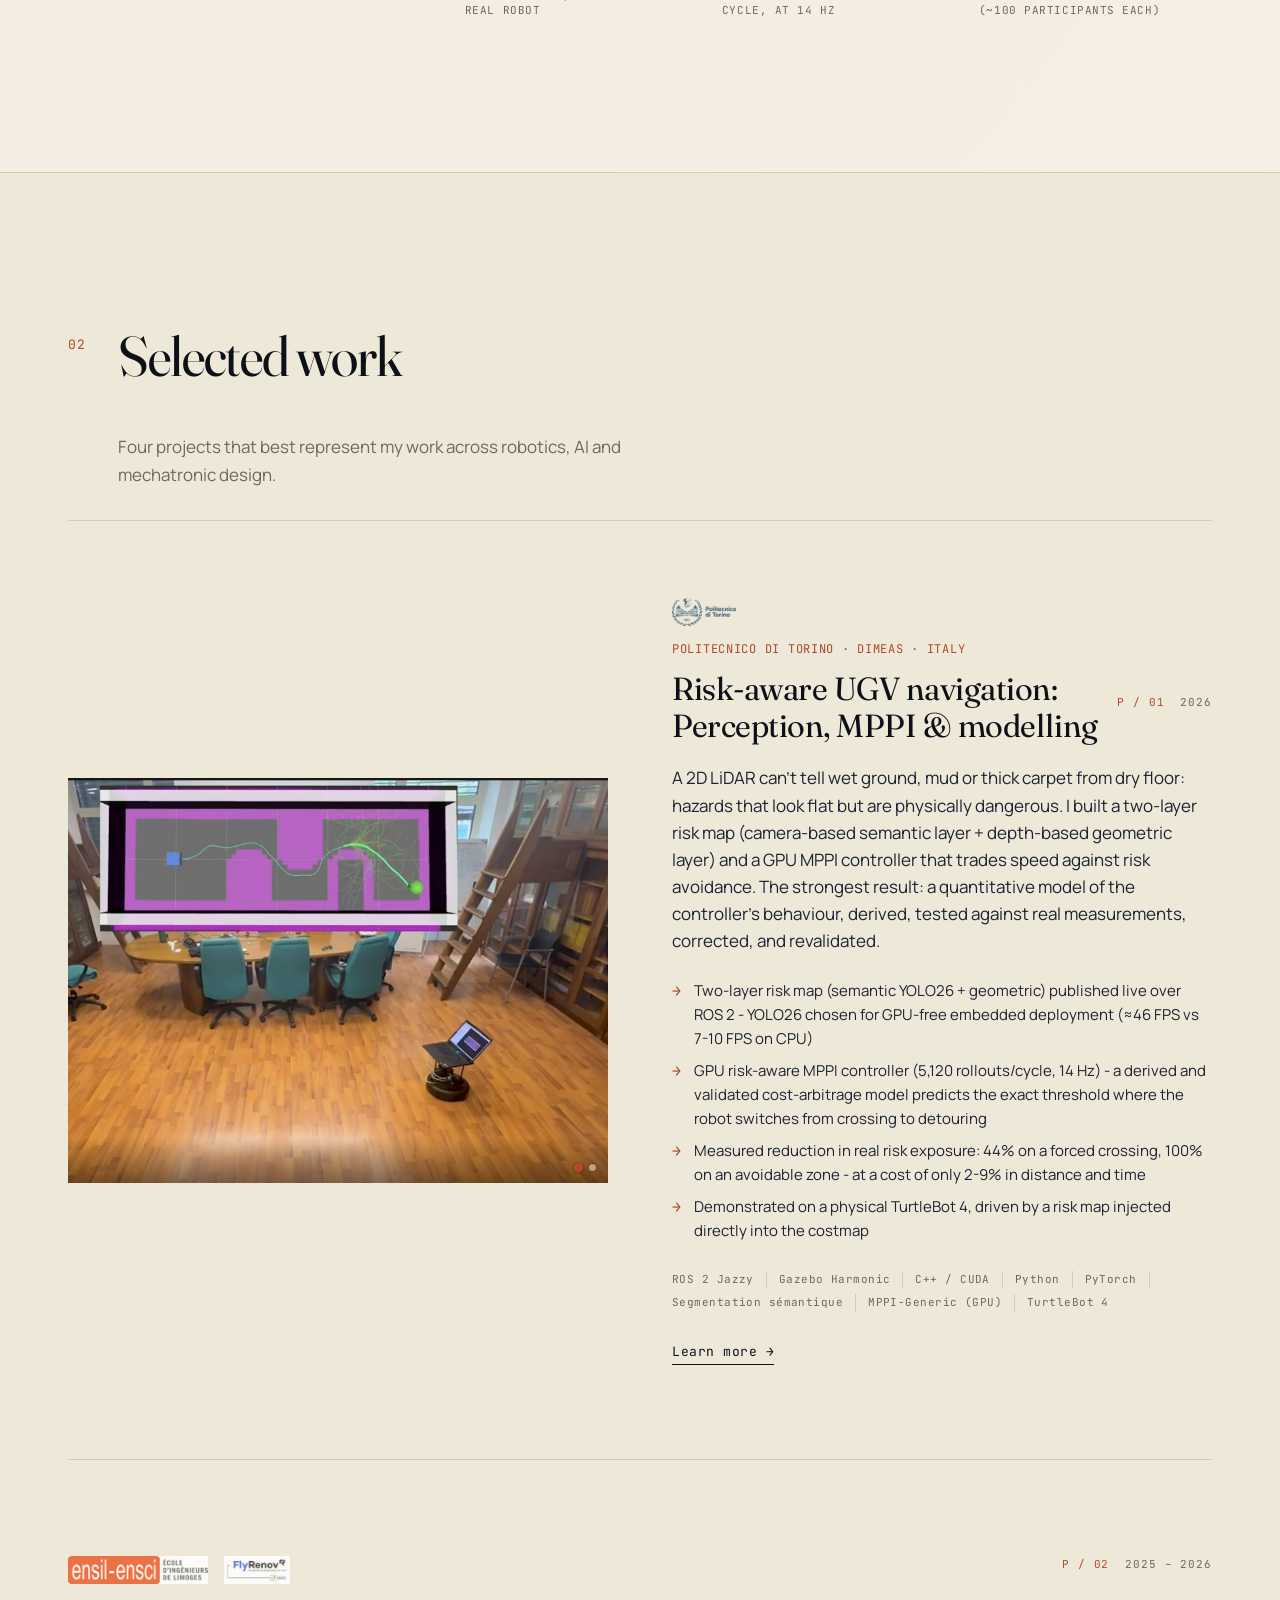
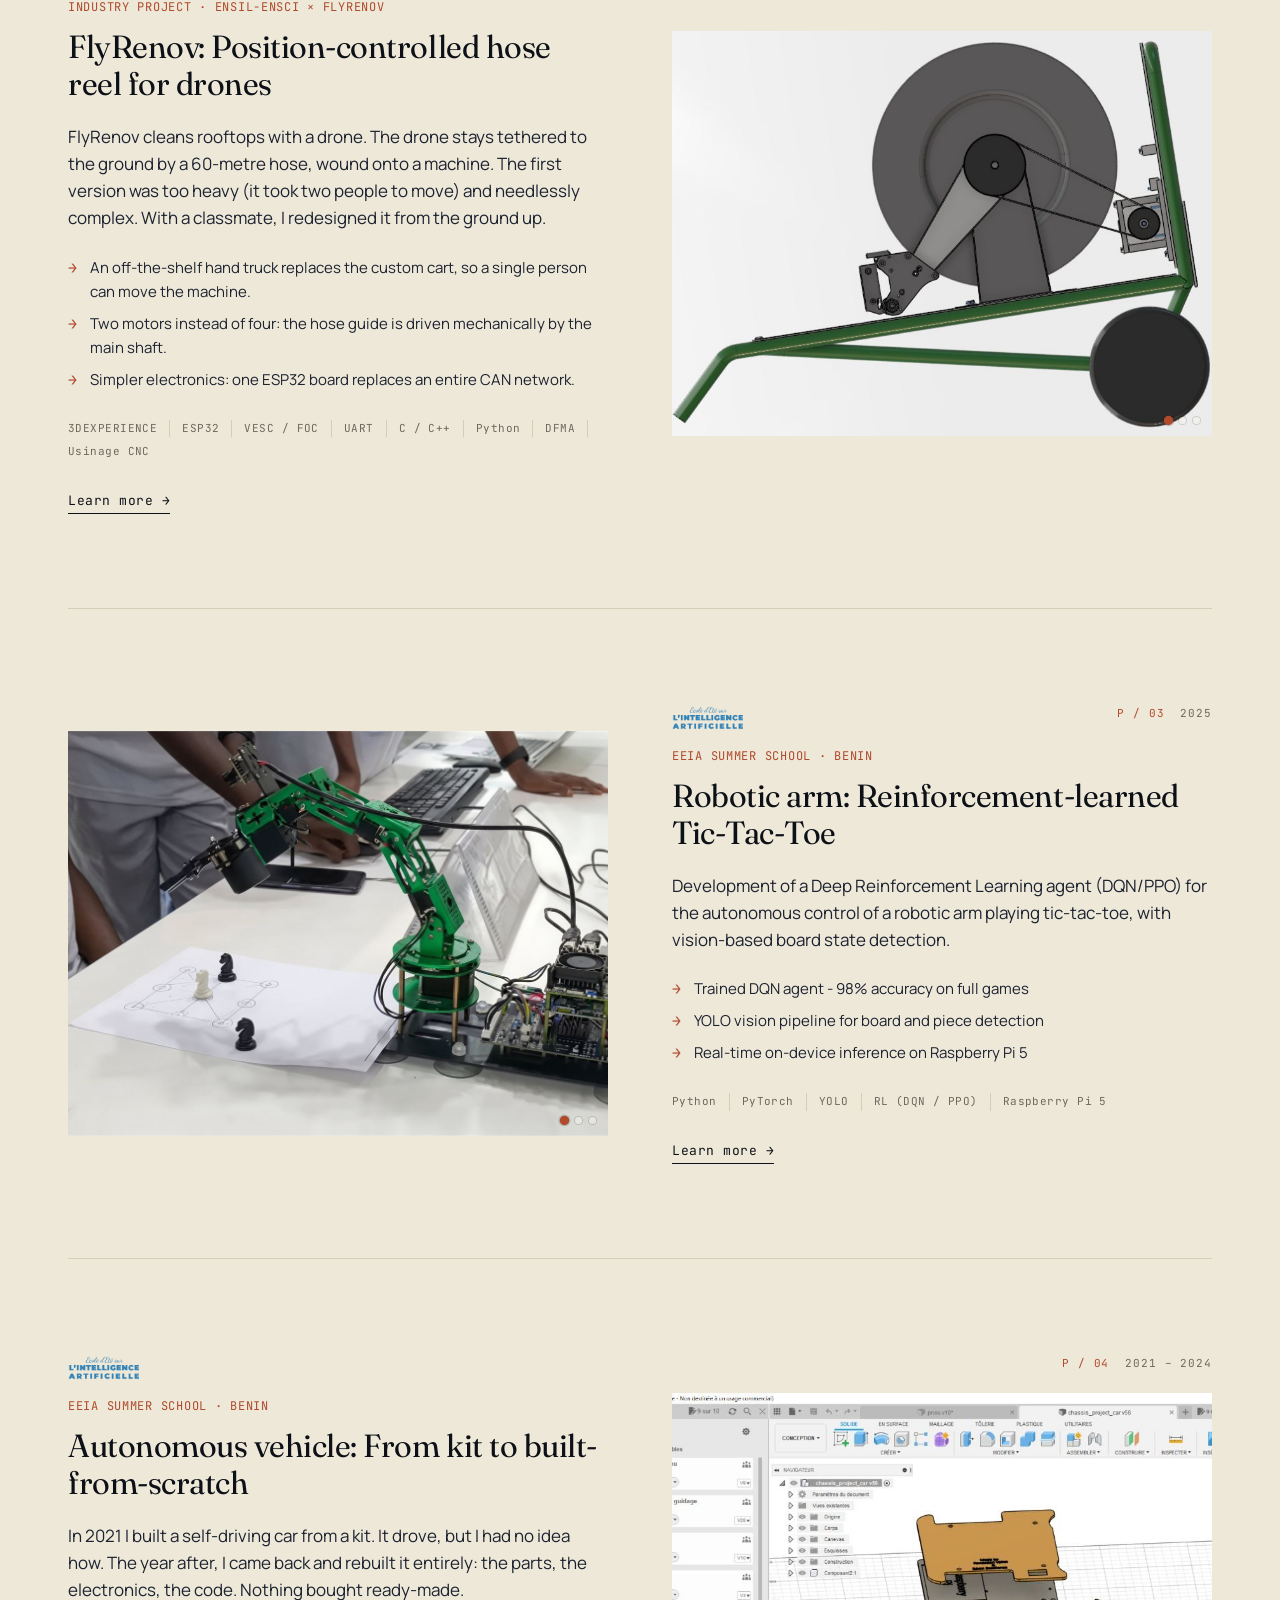
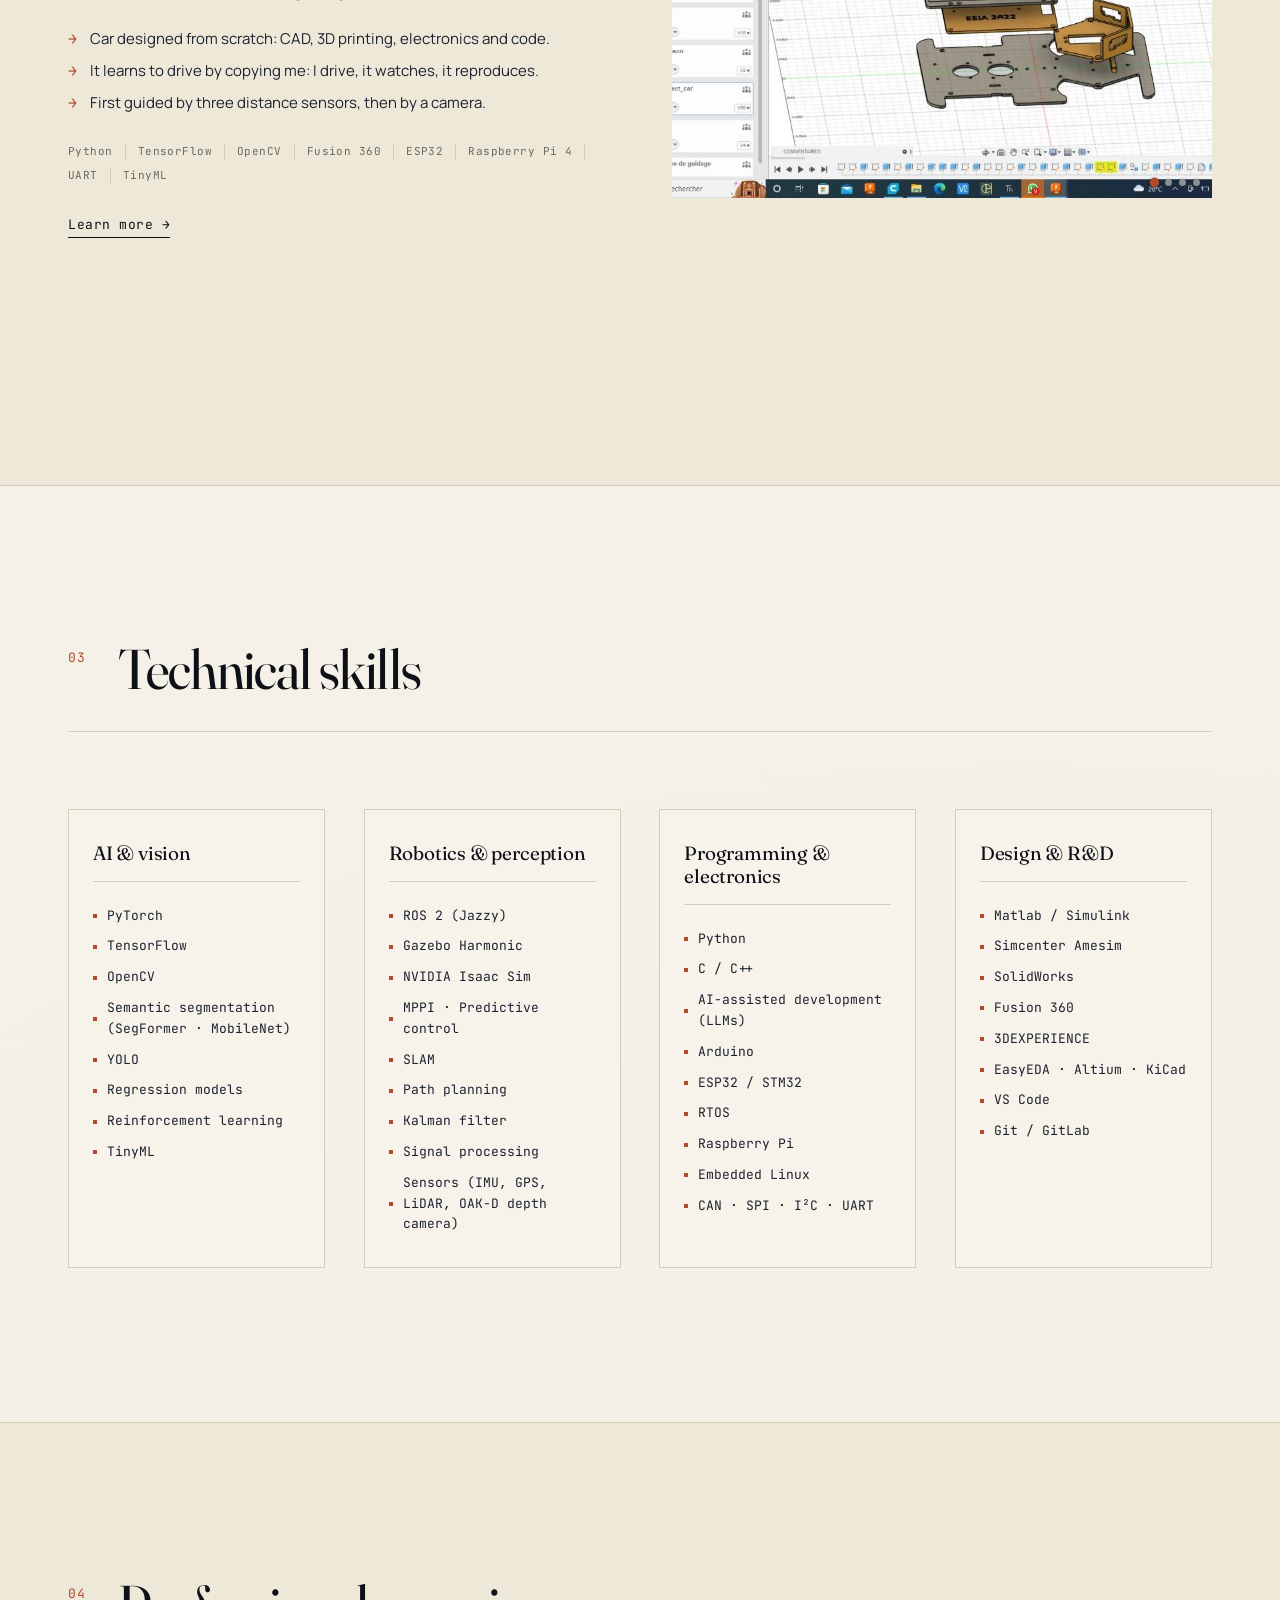
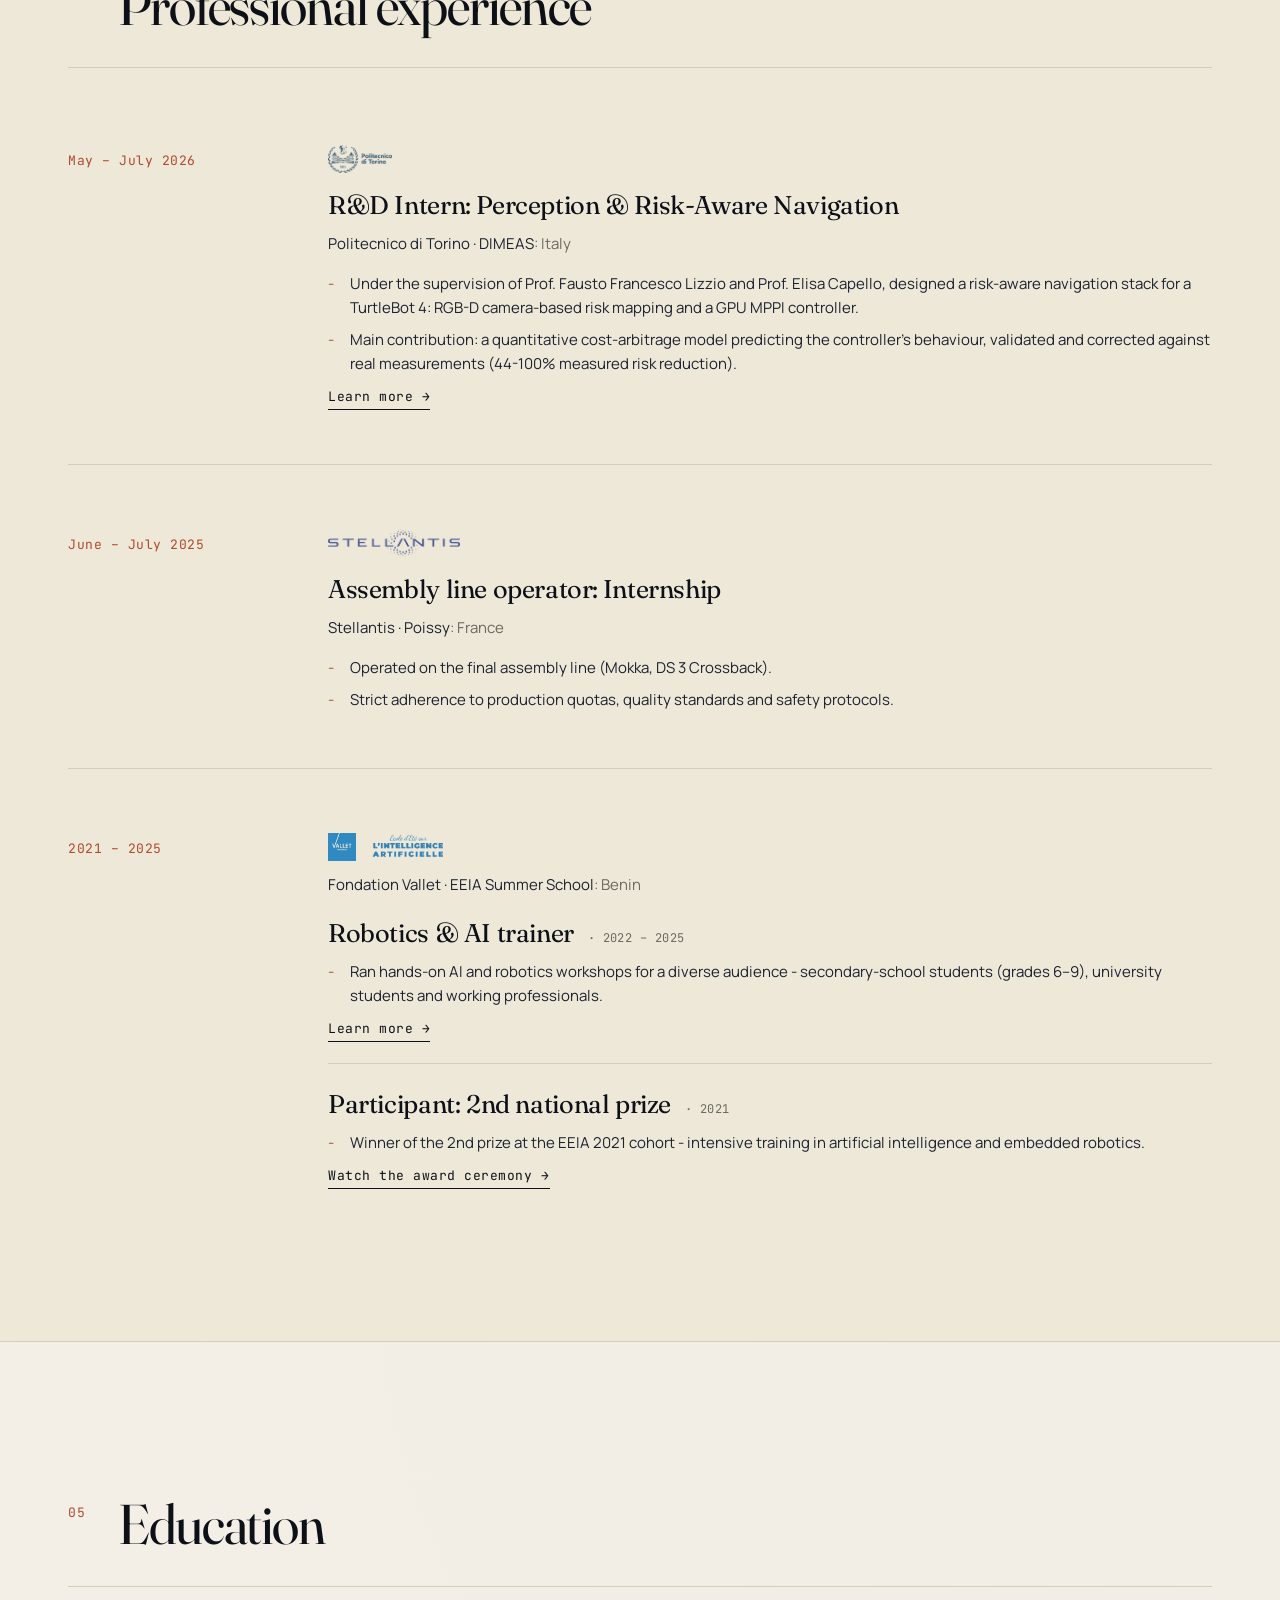
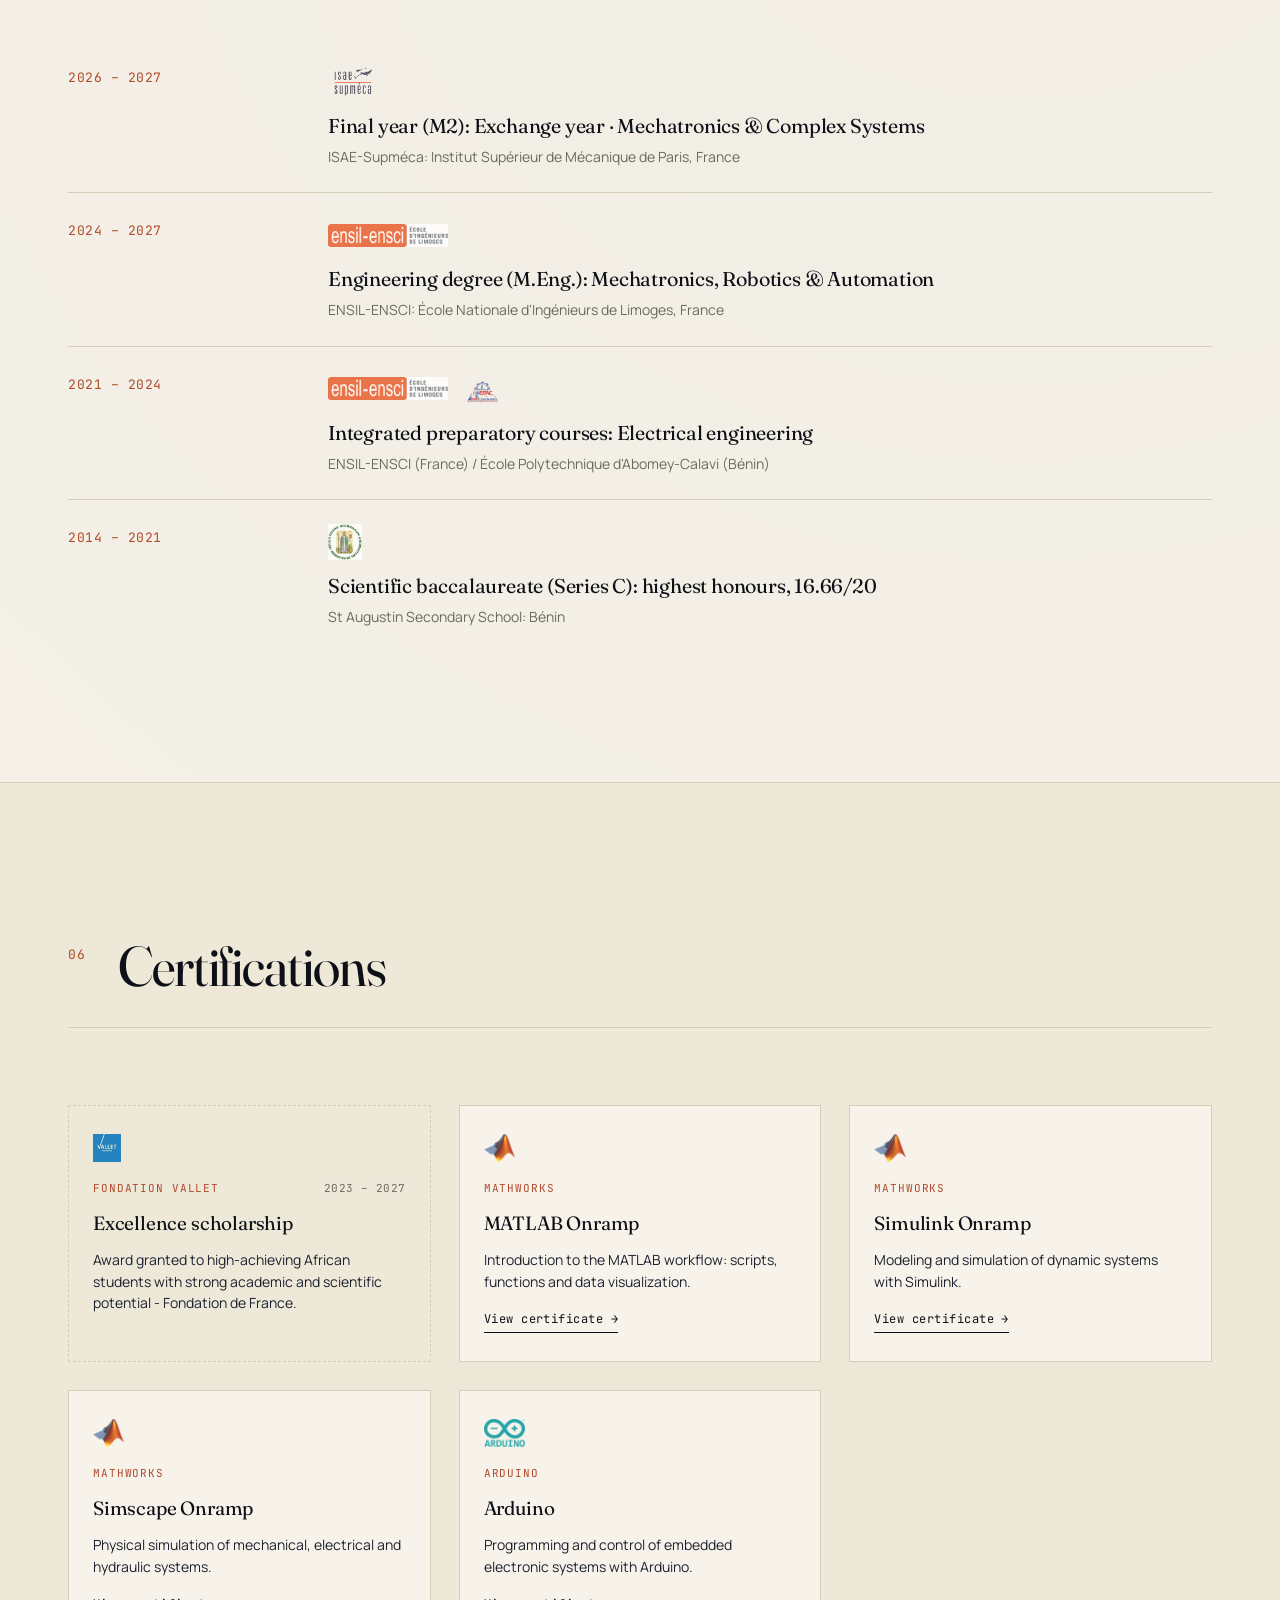
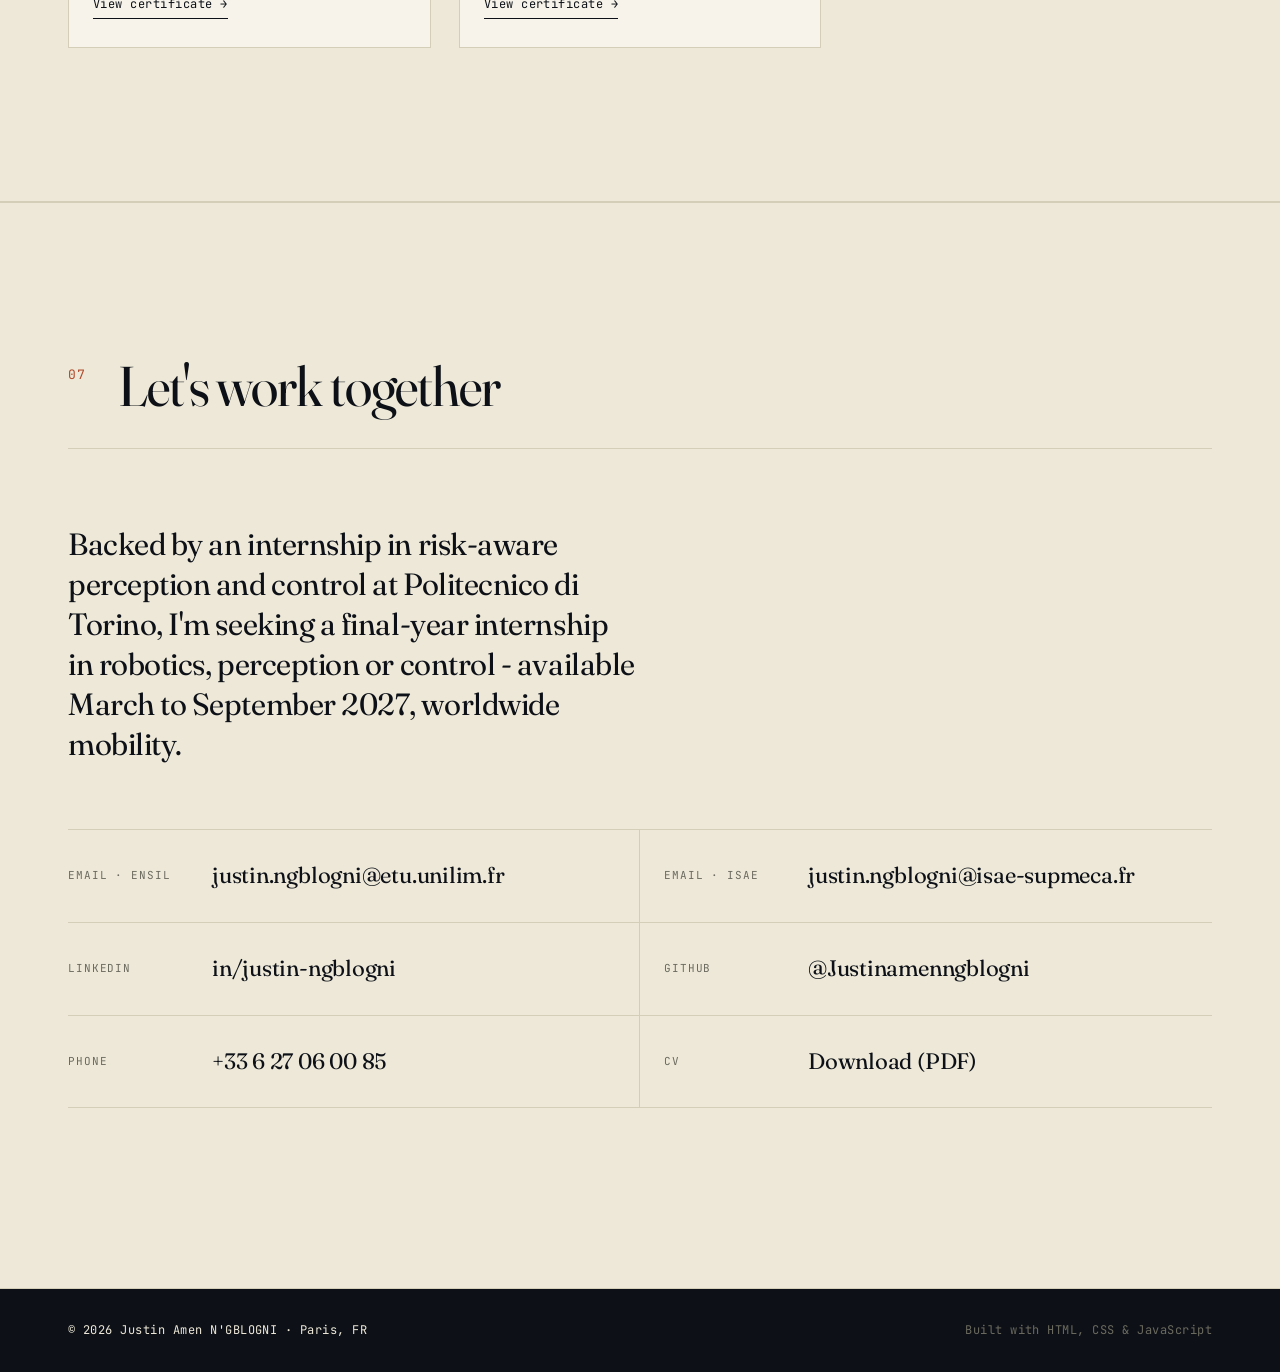
==== commit 9af9e3d7: "Bilingual project pages, key figures, lighter images" ====
--- a/index.html
+++ b/index.html
@@ -188,16 +188,16 @@
 
             <div class="stats">
               <div class="stat">
-                <span class="stat__value">3<span class="stat__unit">+</span></span>
-                <span class="stat__label" data-i18n="about.stat2">Ans en IA & robotique</span>
+                <span class="stat__value">−44<span class="stat__unit">%</span></span>
+                <span class="stat__label" data-i18n="about.stat2">d'exposition au risque, mesurée sur robot réel</span>
+              </div>
+              <div class="stat">
+                <span class="stat__value">5 120</span>
+                <span class="stat__label" data-i18n="about.stat3">trajectoires évaluées par cycle, à 14 Hz</span>
               </div>
               <div class="stat">
                 <span class="stat__value">4</span>
-                <span class="stat__label" data-i18n="about.stat3">Langues parlées</span>
-              </div>
-              <div class="stat">
-                <span class="stat__value">5<span class="stat__unit">+</span></span>
-                <span class="stat__label" data-i18n="about.stat4">Projets techniques</span>
+                <span class="stat__label" data-i18n="about.stat4">éditions comme formateur (~100 participants chacune)</span>
               </div>
             </div>
           </div>
@@ -260,7 +260,7 @@
             <span class="project__year">2025 – 2026</span>
           </div>
           <div class="project__media">
-            <img src="assets/images/projects/Flyrenov/flyrenov.png" alt="FlyRenov: modélisation CAO de l'enrouleur V2" loading="lazy" />
+            <img src="assets/images/projects/Flyrenov/flyrenov.jpg" alt="FlyRenov: modélisation CAO de l'enrouleur V2" loading="lazy" />
             <img src="assets/images/projects/Flyrenov/flyrenov2.jpg" alt="FlyRenov: prototype physique, tambour et transmission sur le diable" loading="lazy" />
             <img src="assets/images/projects/Flyrenov/flyrenov3.jpg" alt="FlyRenov: intégration de l'électronique de puissance et de commande" loading="lazy" />
           </div>
@@ -294,7 +294,7 @@
           </div>
           <div class="project__media">
             <img src="assets/images/projects/robotic-arm/robotic-arm.jpg" alt="Bras robotique jouant au Tic-Tac-Toe" loading="lazy" />
-            <img src="assets/images/projects/robotic-arm/robotic-arm_visuel.png" alt="Bras robotique: rendu technique" loading="lazy" />
+            <img src="assets/images/projects/robotic-arm/robotic-arm_visuel.jpg" alt="Bras robotique: rendu technique" loading="lazy" />
             <img src="assets/images/projects/robotic-arm/robotic_arm.jpg" alt="Bras robotique: démonstration en atelier" loading="lazy" />
           </div>
           <div class="project__body">
@@ -431,7 +431,7 @@
             <div class="timeline__body">
               <img class="timeline__org-logo" src="assets/images/logos/polito.png" alt="Politecnico di Torino" />
               <h3 class="timeline__role" data-i18n="experience.polito.role">Stagiaire R&D: Perception & navigation risk-aware</h3>
-              <p class="timeline__company">Politecnico di Torino · DIMEAS<span class="timeline__loc">: Italie</span></p>
+              <p class="timeline__company">Politecnico di Torino · DIMEAS<span class="timeline__loc" data-i18n="experience.loc_italy">: Italie</span></p>
               <ul class="timeline__points">
                 <li data-i18n="experience.polito.p1">Sous la supervision des Prof. Fausto Francesco Lizzio et Elisa Capello, conception d'une chaîne de navigation risk-aware pour TurtleBot 4 : carte de risque par caméra RGB-D et contrôleur GPU MPPI.</li>
                 <li data-i18n="experience.polito.p2">Contribution principale : un modèle mathématique d'arbitrage de coût prédisant le comportement du contrôleur, validé et corrigé contre des mesures réelles (réduction du risque de 44-100 % démontrée).</li>
@@ -466,7 +466,7 @@
                 <img class="timeline__org-logo" src="assets/images/logos/fondation-vallet.png" alt="Fondation Vallet" />
                 <img class="timeline__org-logo" src="assets/images/logos/eeia.png" alt="EEIA Summer School" />
               </div>
-              <p class="timeline__company">Fondation Vallet · EEIA Summer School<span class="timeline__loc">: Bénin</span></p>
+              <p class="timeline__company">Fondation Vallet · EEIA Summer School<span class="timeline__loc" data-i18n="experience.loc_benin">: Bénin</span></p>
 
               <div class="timeline__role-block">
                 <h3 class="timeline__role">
--- a/assets/css/style.css
+++ b/assets/css/style.css
@@ -1013,3 +1013,17 @@
   .cert-grid { grid-template-columns: 1fr; }
   .stats { grid-template-columns: repeat(2, 1fr); gap: 16px; }
 }
+
+
+/* ---------- Pages projet / expérience : contenu bilingue ---------- */
+html[lang="fr"] [data-lang="en"],
+html[lang="en"] [data-lang="fr"] { display: none !important; }
+
+.proj-page__topbar {
+  display: flex;
+  align-items: center;
+  justify-content: space-between;
+  gap: 16px;
+  margin-bottom: 48px;
+}
+.proj-page__topbar .proj-page__back { margin-bottom: 0; }
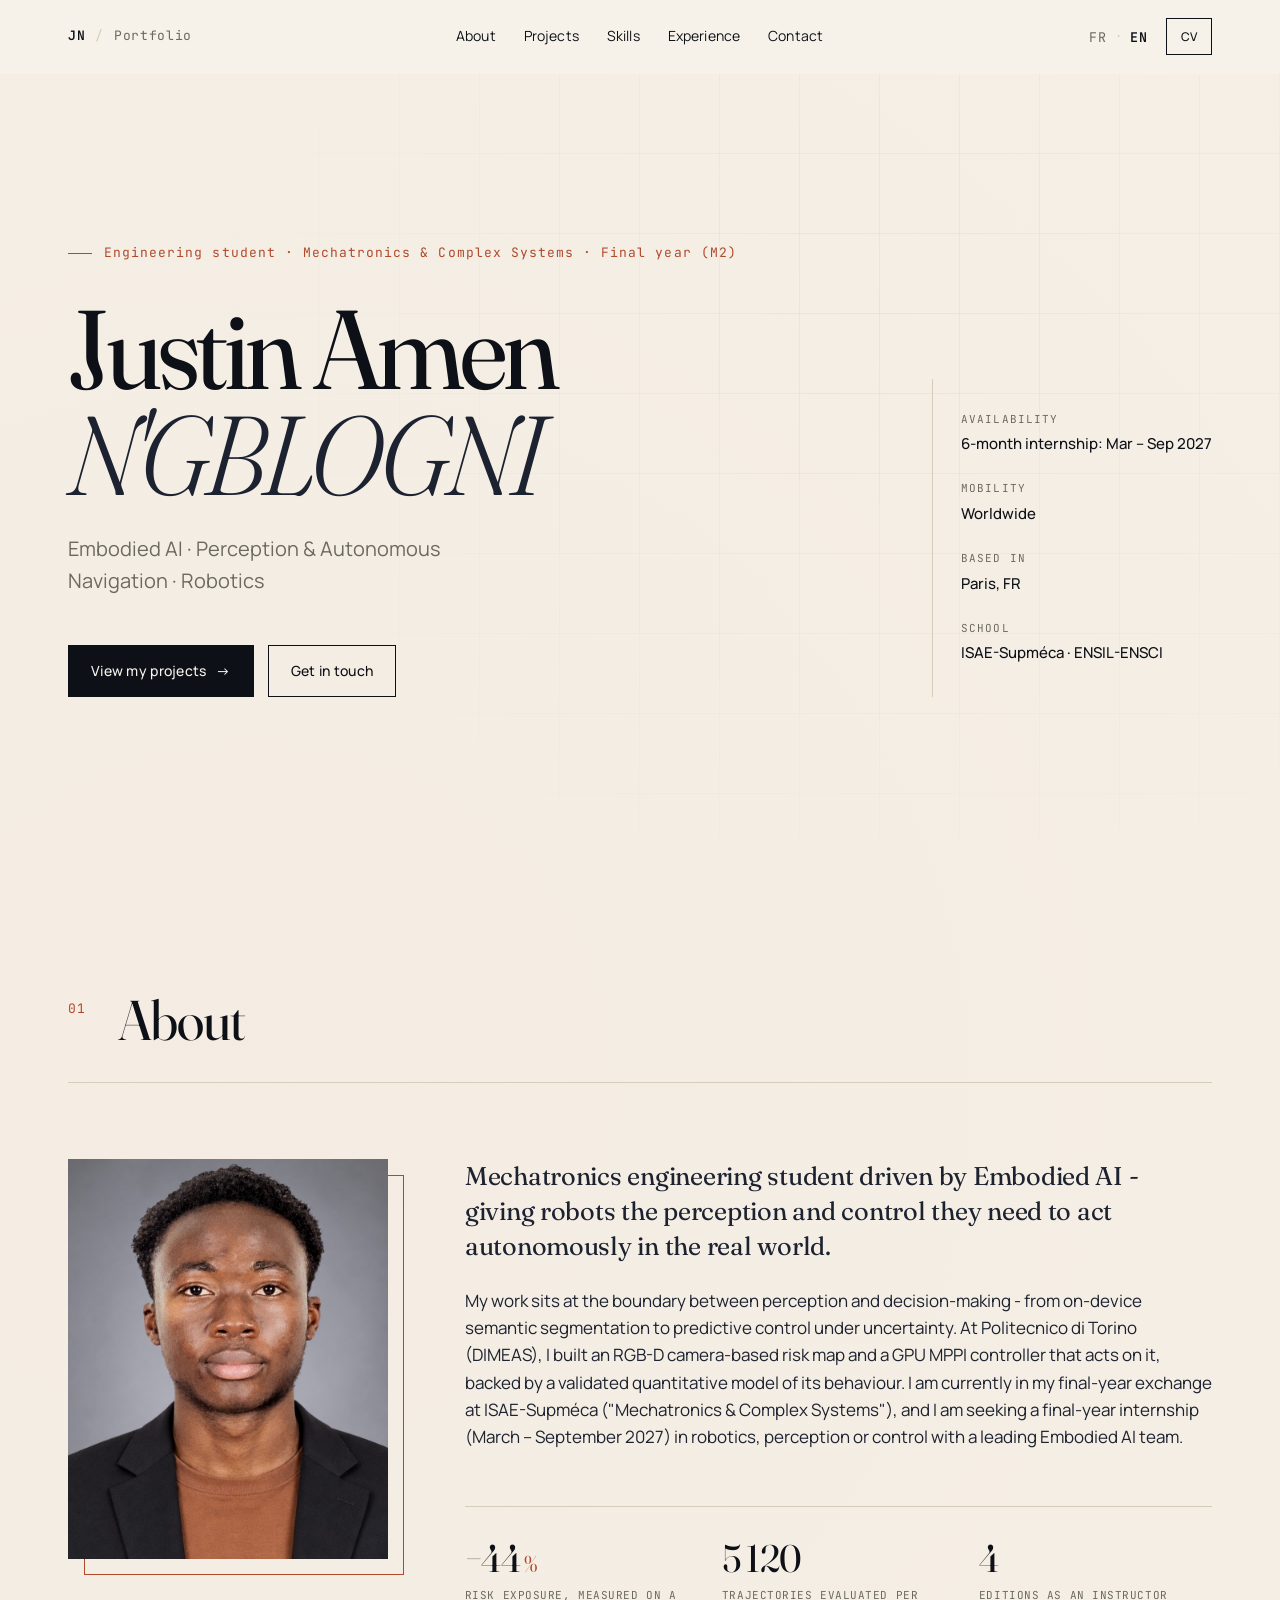
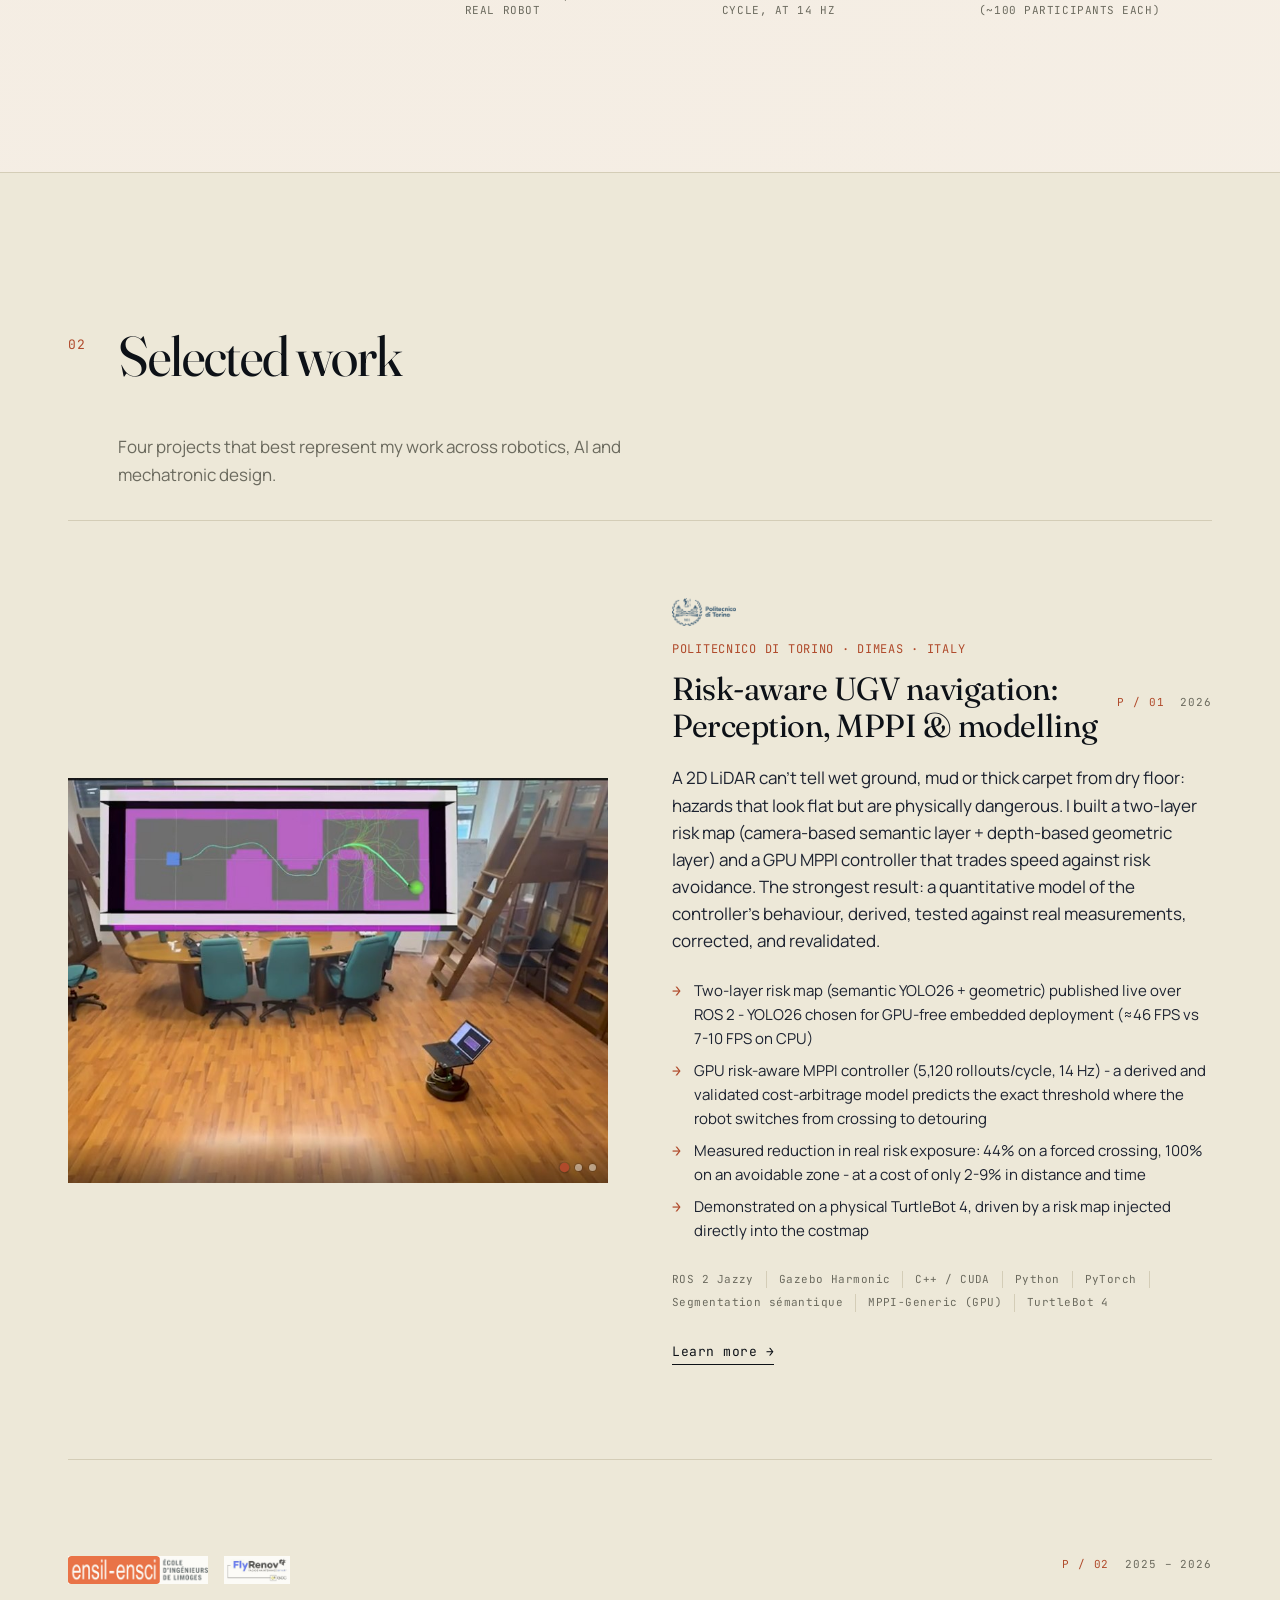
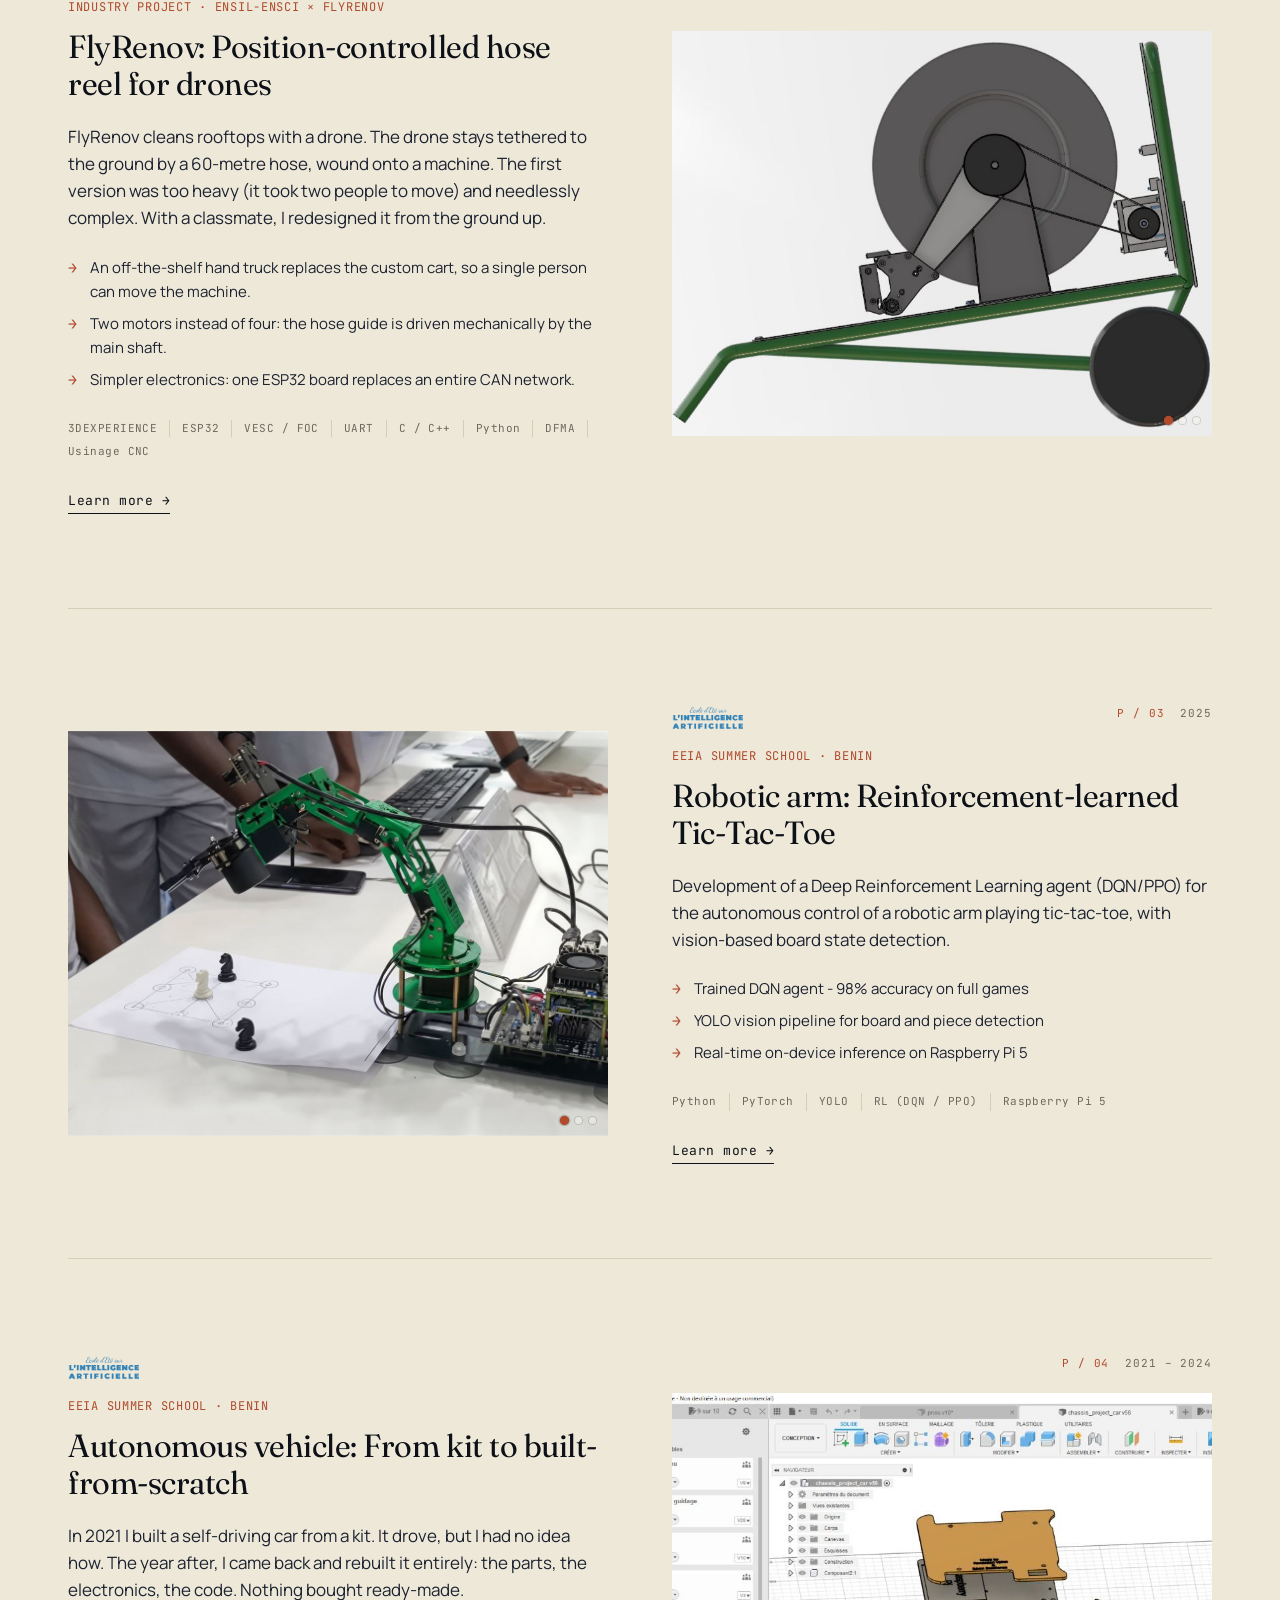
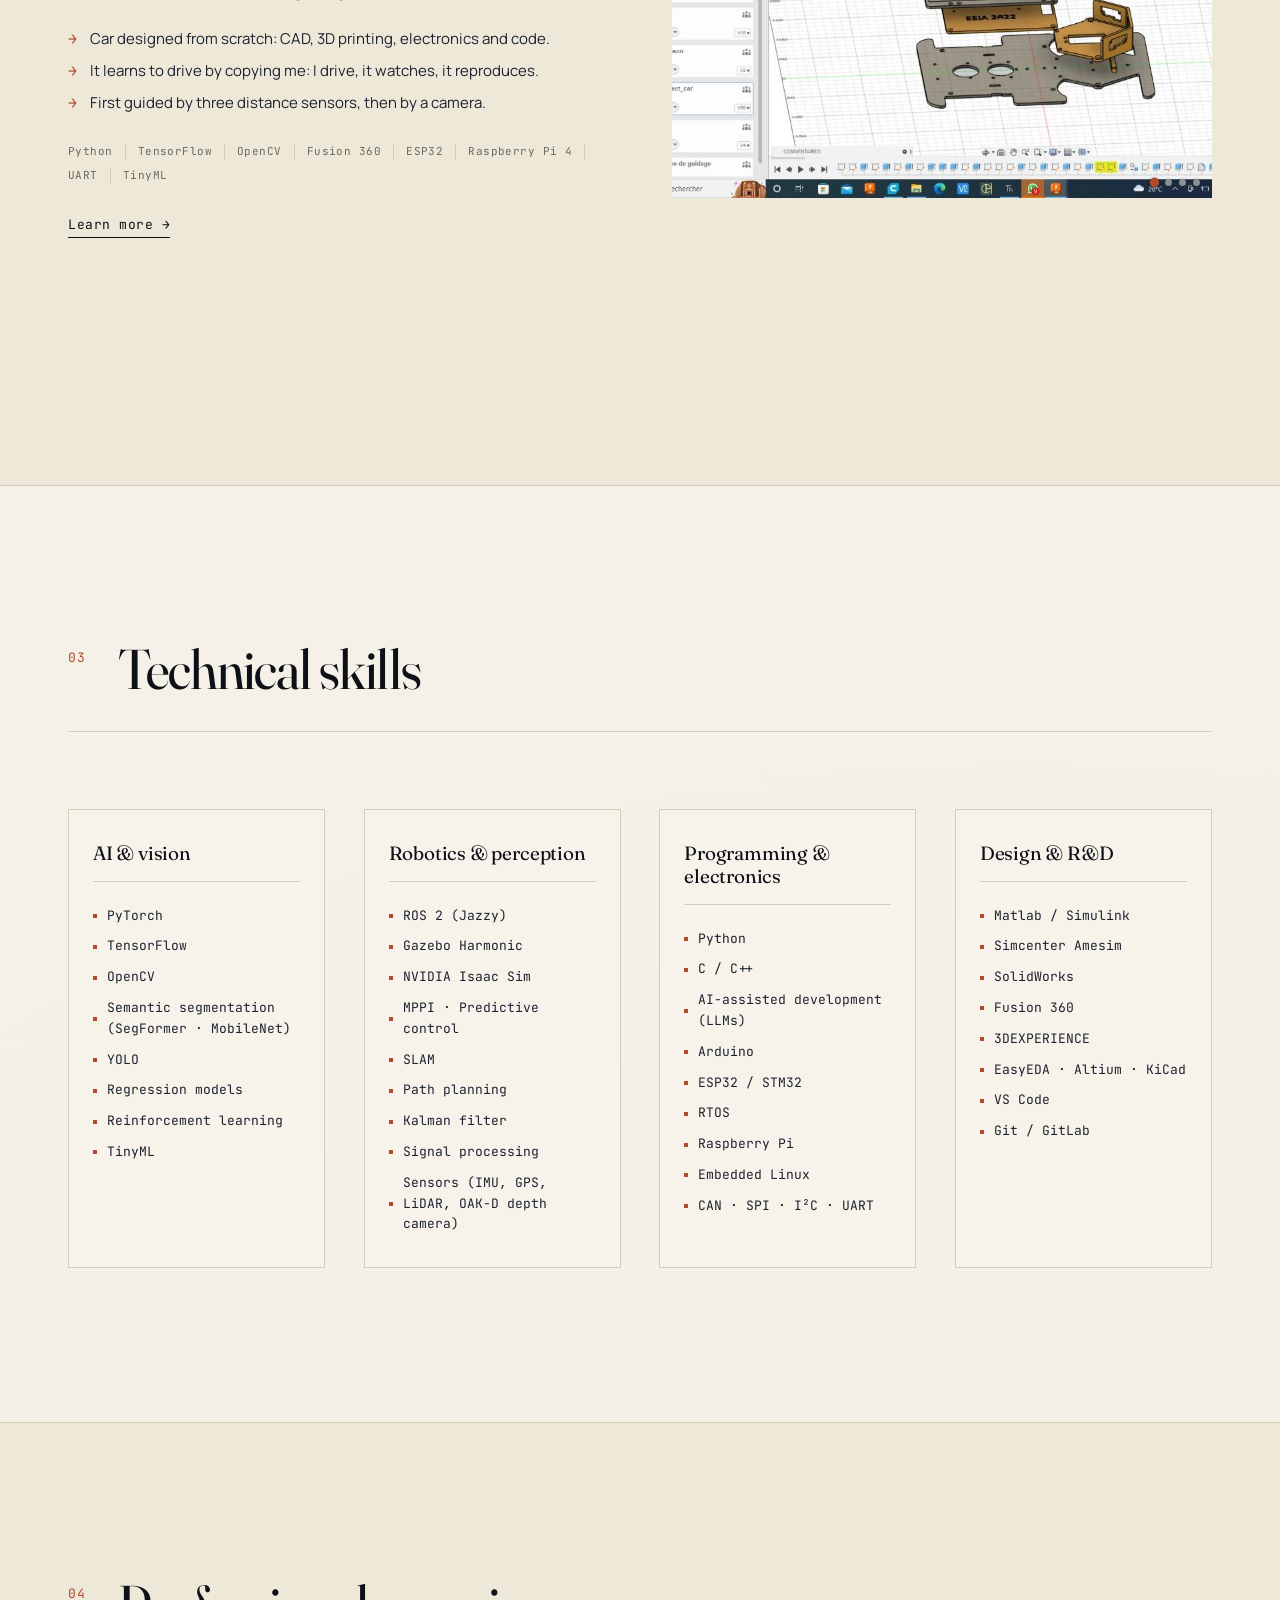
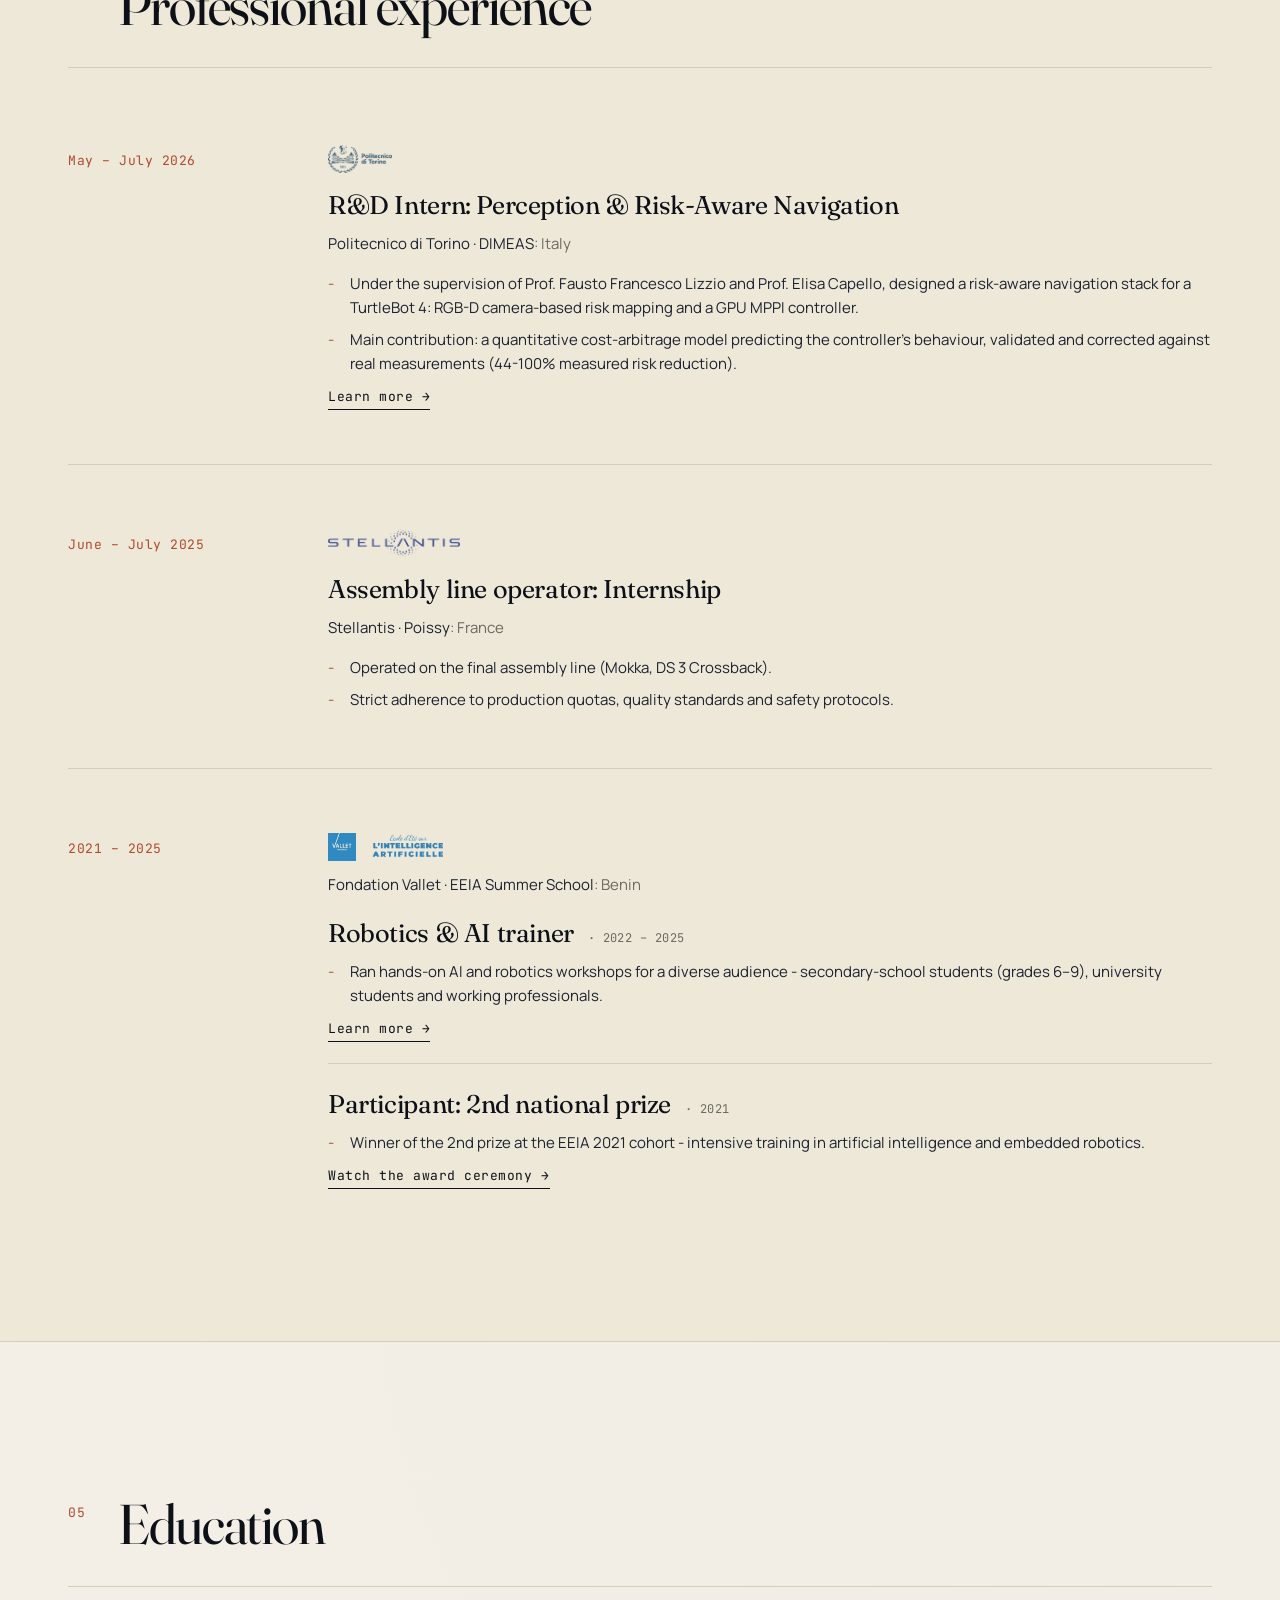
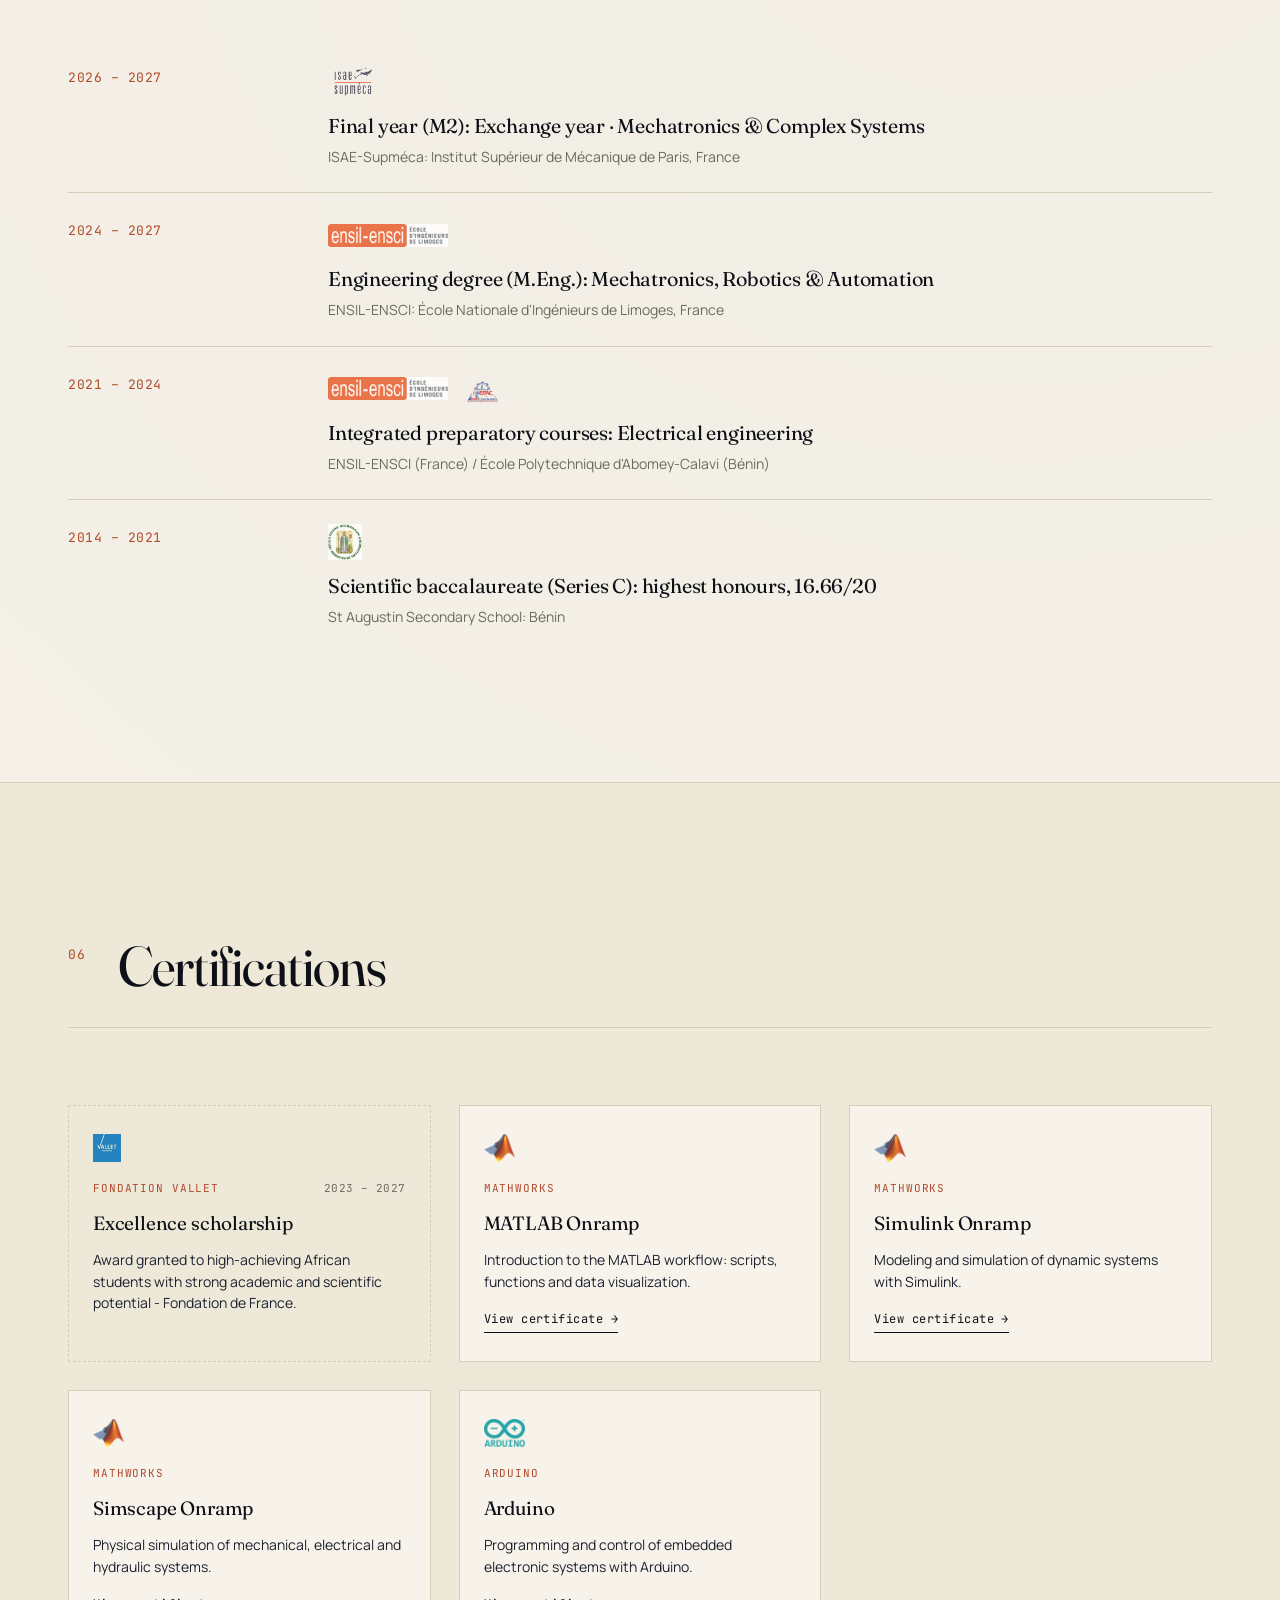
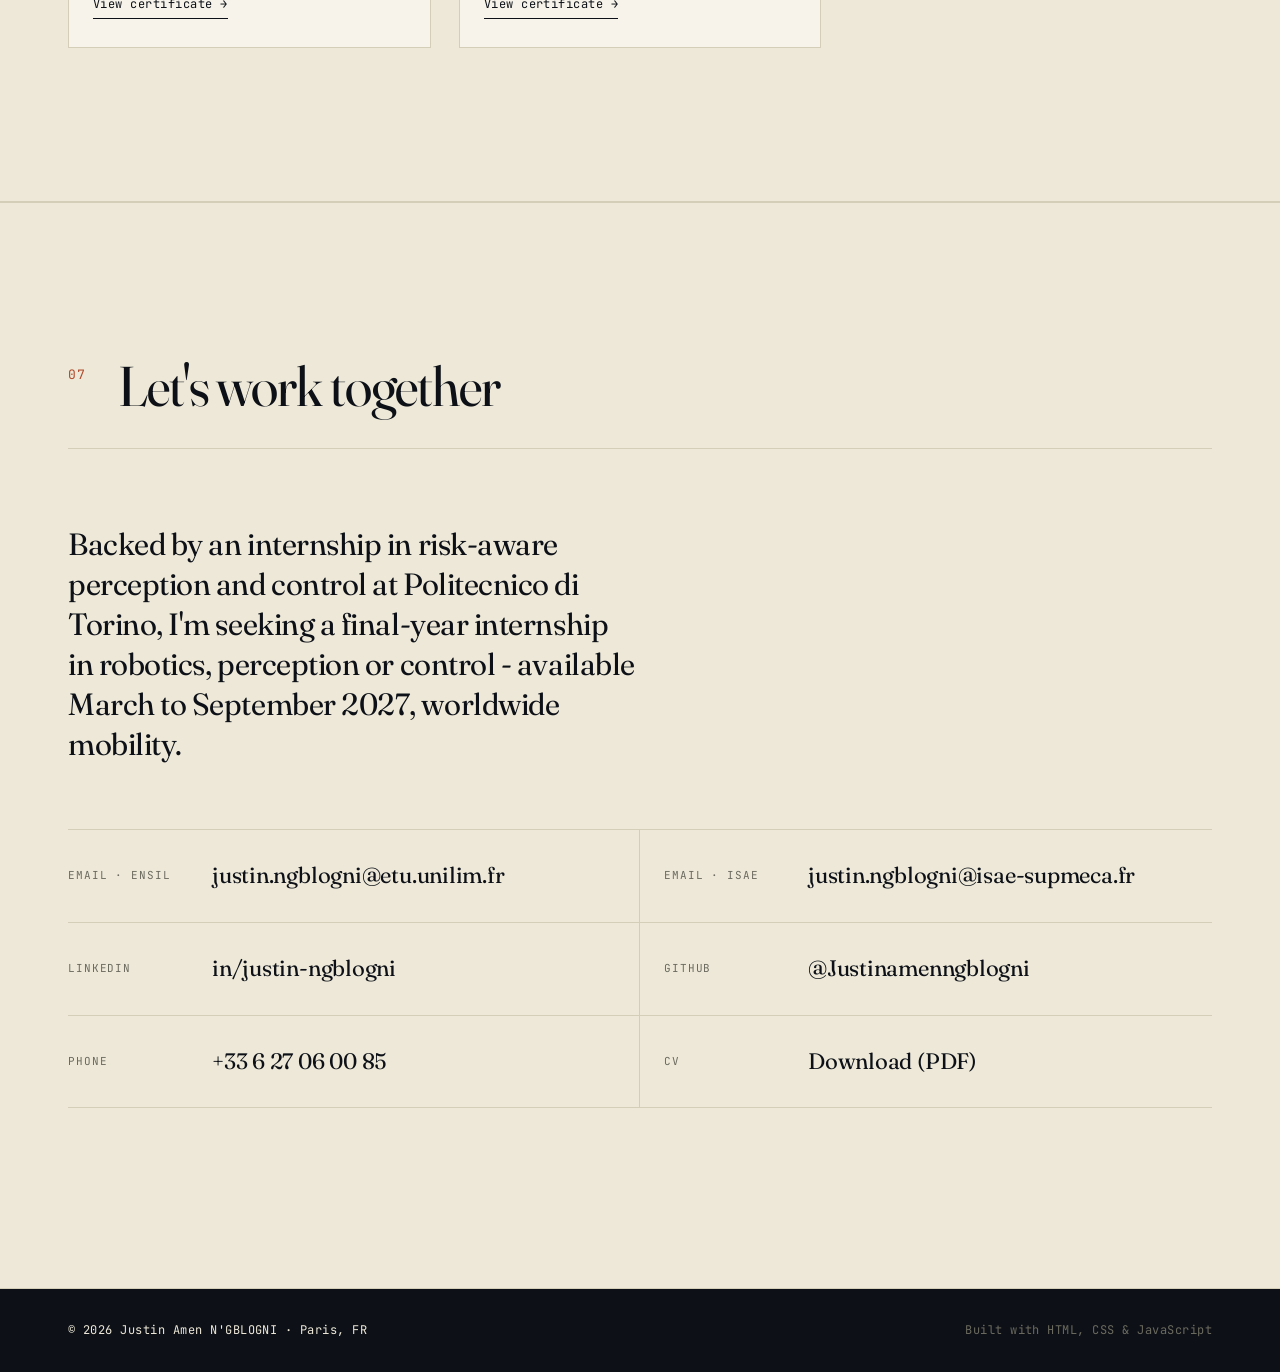
==== commit 6fa5ddb6: "Bilingual project pages, key figures, lighter images" ====
--- a/index.html
+++ b/index.html
@@ -223,6 +223,7 @@
           <div class="project__media">
             <img src="assets/images/projects/MPPI/real-robot-mppi.jpg" alt="TurtleBot 4 réel en salle de test, avec les trajectoires candidates du MPPI projetées au-dessus" loading="lazy" />
             <img src="assets/images/projects/MPPI/gazebo-rviz.jpg" alt="Simulation Gazebo de l'entrepôt avec zones à risque, et costmap de risque dans RViz" loading="lazy" />
+            <img src="assets/images/projects/MPPI/TurtleBot4_web-9-scaled.jpg" alt="TurtleBot 4, la plateforme robotique utilisée pendant le stage (photo du fabricant)" loading="lazy" />
           
           </div>
           <div class="project__body">
